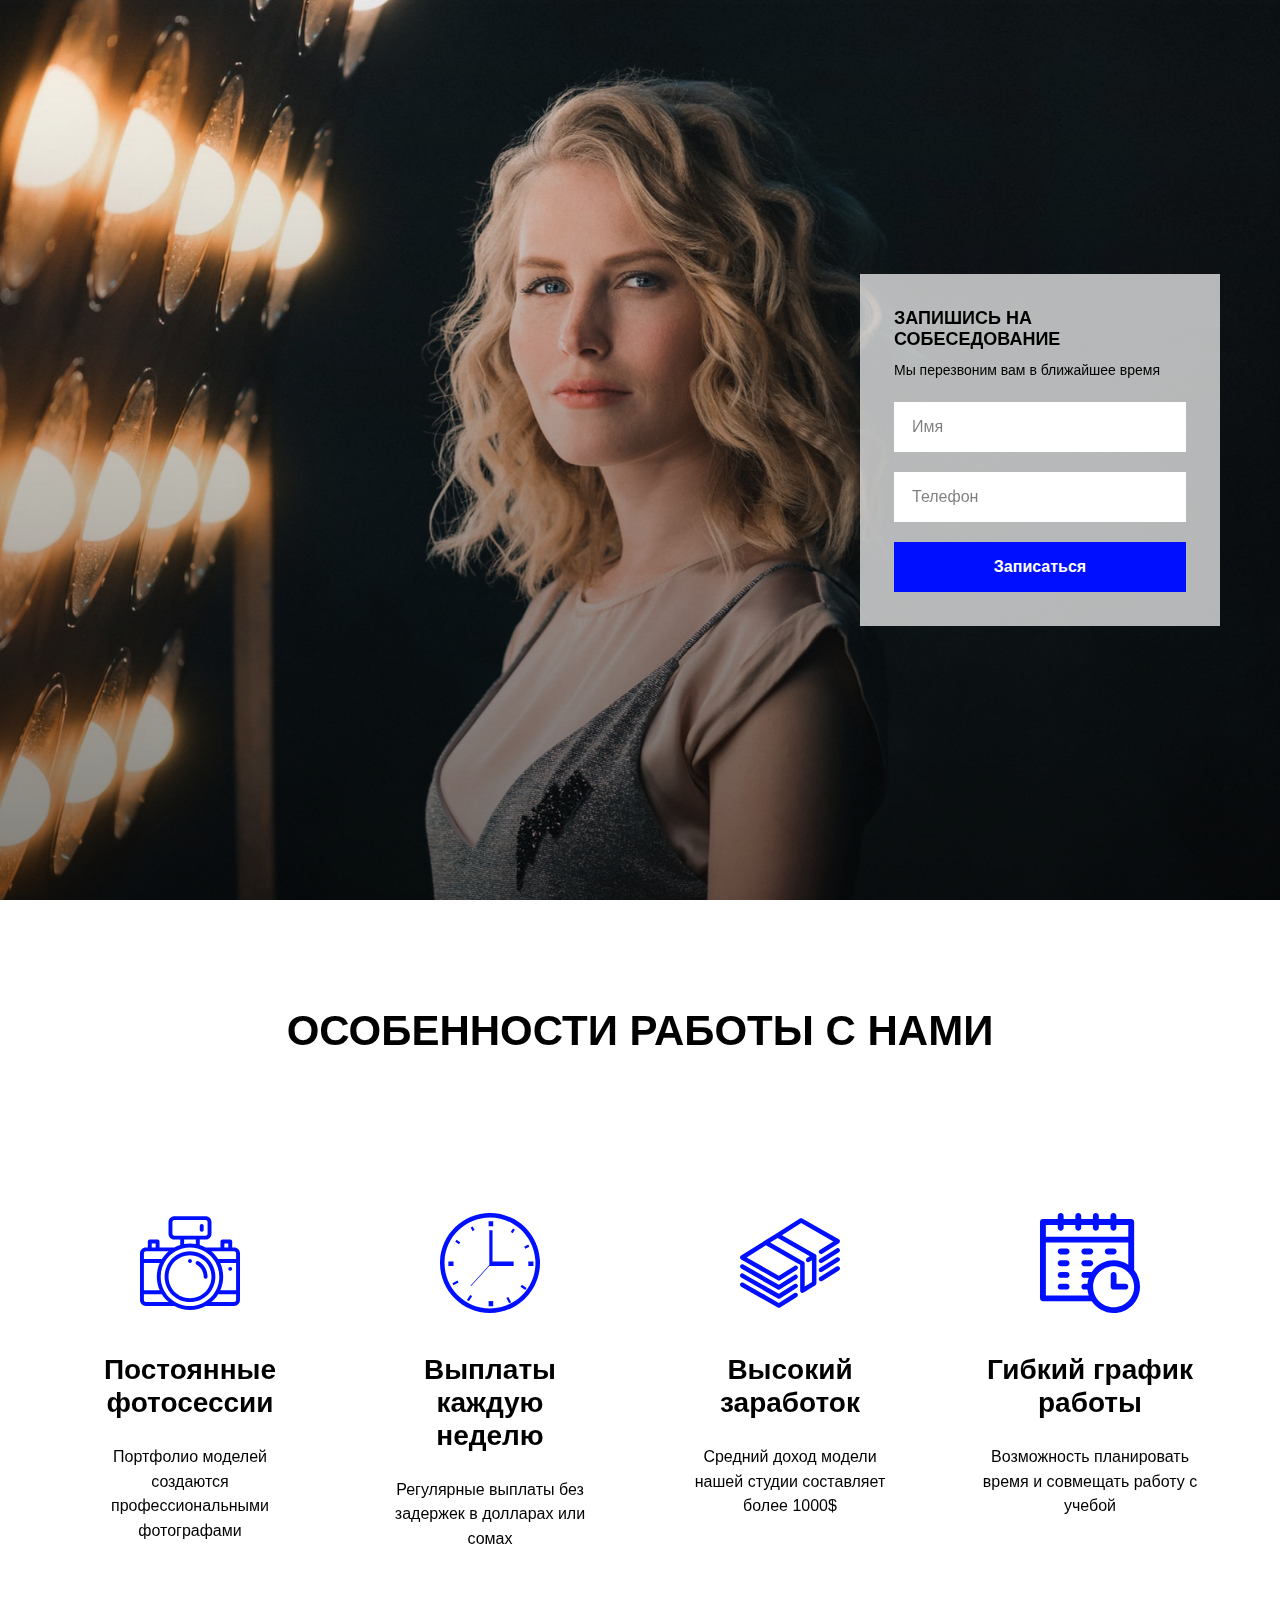
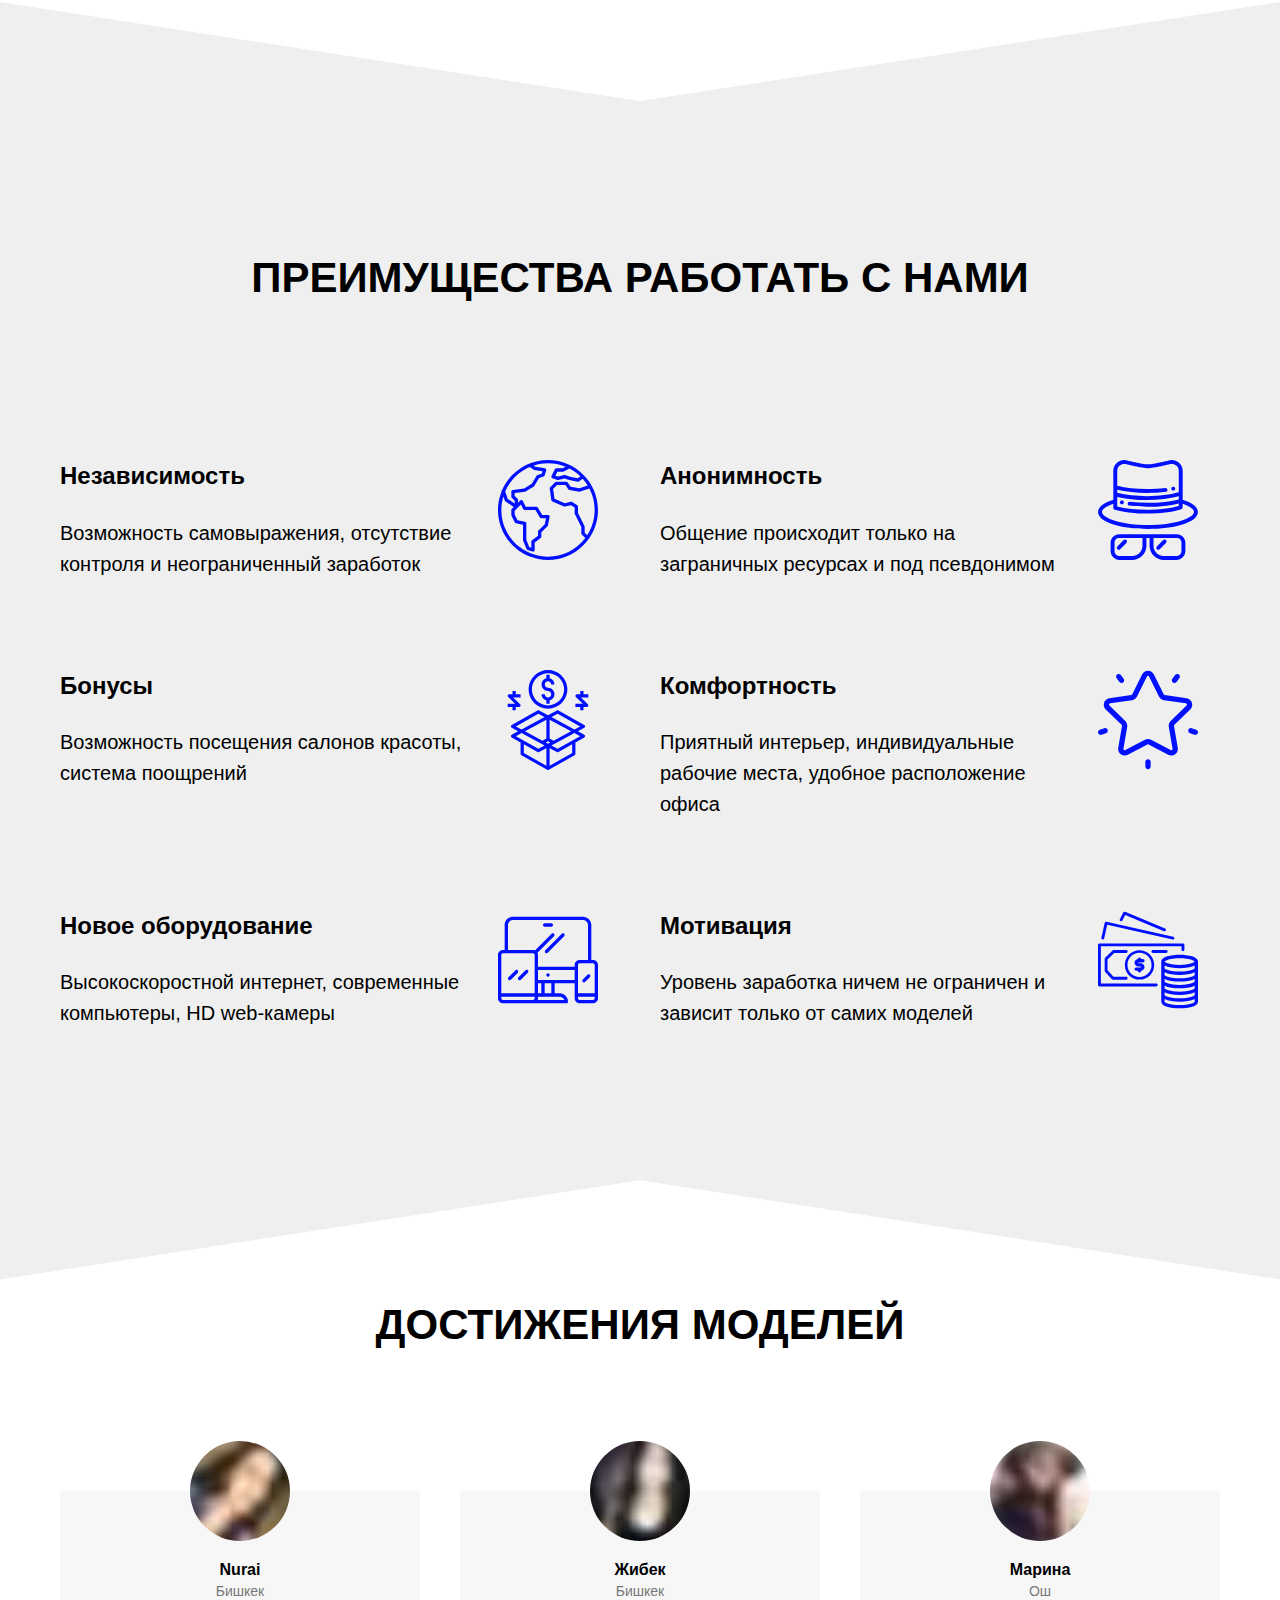
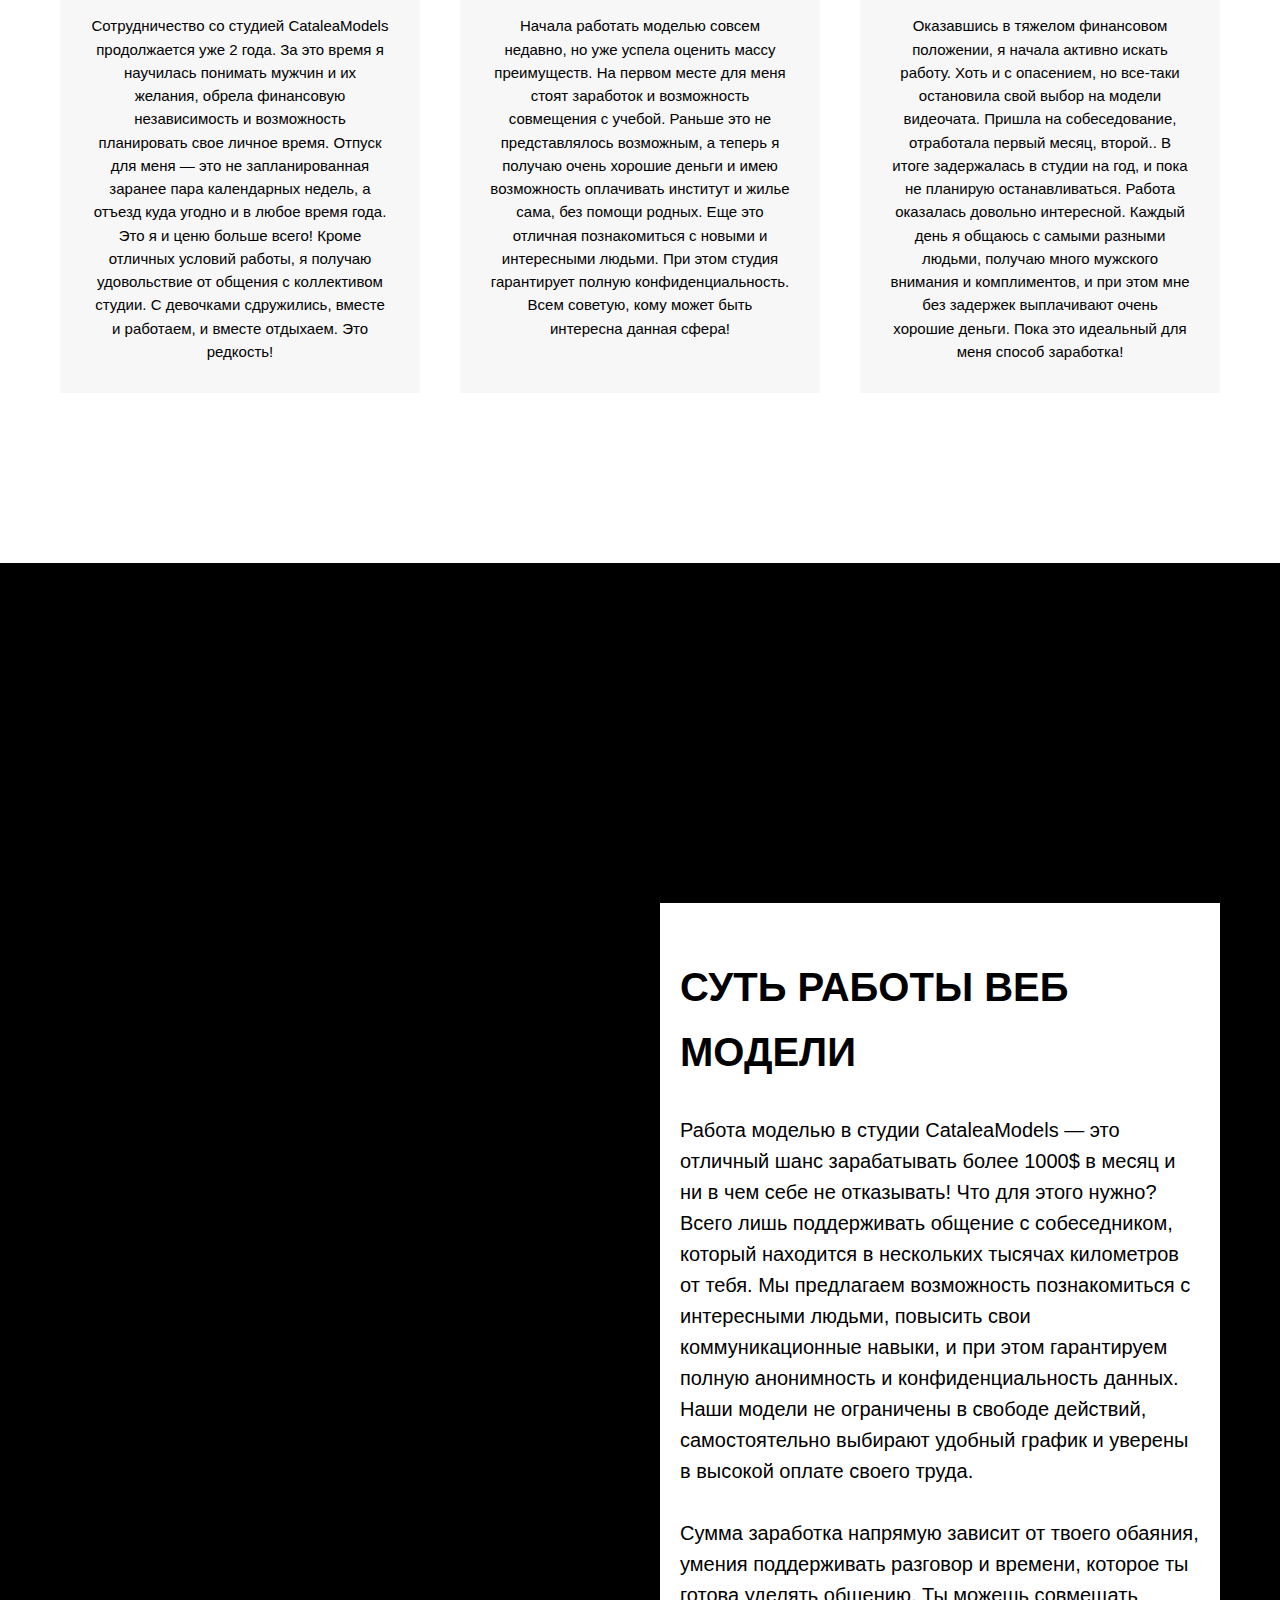
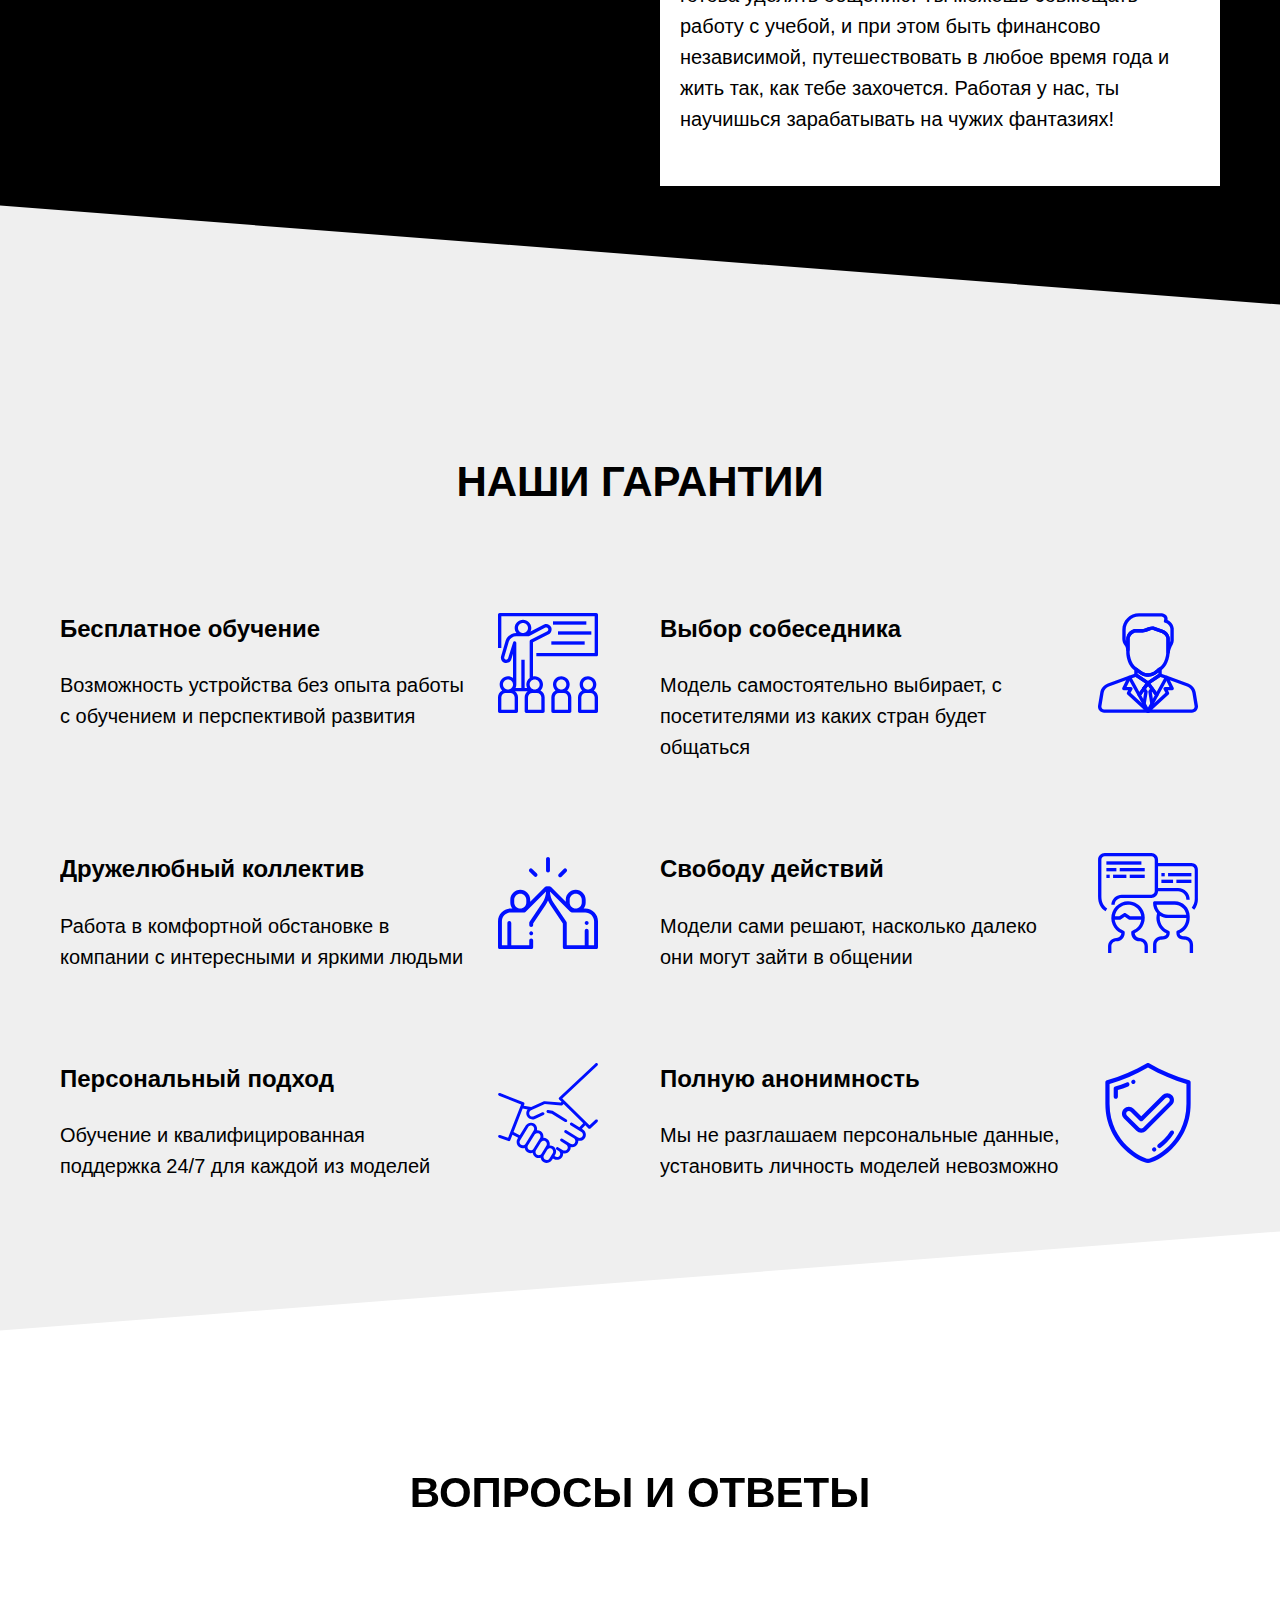
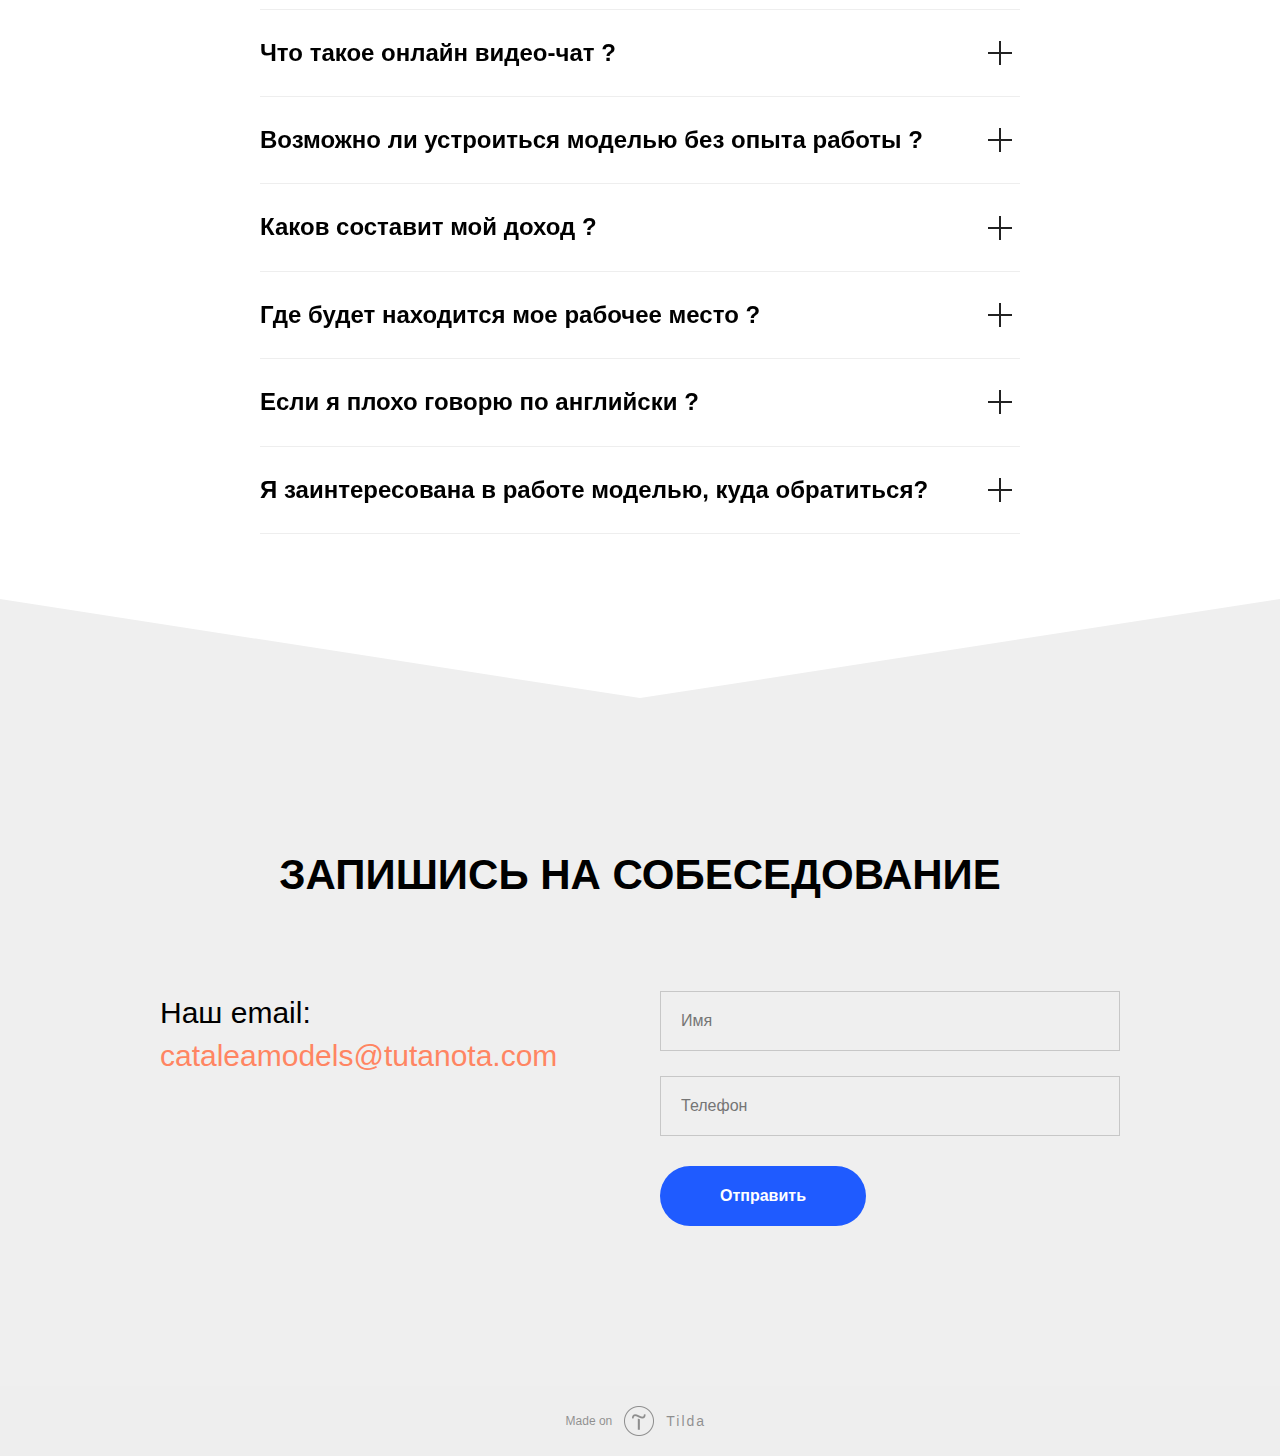
==== index.html @ d80b1555 "Rename page6314394.html to index.html" ====
<!DOCTYPE html><html> <head><meta charset="utf-8" /><meta http-equiv="Content-Type" content="text/html; charset=utf-8" /><meta name="viewport" content="width=device-width, initial-scale=1.0" /> <!--metatextblock--><title>CataleaModels - Работа для девушек на дому в Бишкеке</title><meta name="description" content="Студия моделей. Высокооплачиваемая работа на дому для девушек в Бишкеке." /><meta name="keywords" content="работа, интернете, интернет, без опыта, высокооплачиваемая, для, девушек, женщин, студентов, Бишкеке, веб, модель, студия, моделью, вебкам, webcam" /><meta property="og:url" content="http://cataleamodels.xyz/" /><meta property="og:title" content="CataleaModels - Работа для девушек на дому в Бишкеке" /><meta property="og:description" content="Студия моделей. Высокооплачиваемая работа на дому для девушек в Бишкеке." /><meta property="og:type" content="website" /><meta property="og:image" content="images/lib__unsplash__477328ce-cd3b-f5be-9789-2e26ba4def3c__-__resize__504x__photo.jpg" /> <link rel="canonical" href="http://cataleamodels.xyz/"><!--/metatextblock--><meta property="fb:app_id" content="257953674358265" /><meta name="format-detection" content="telephone=no" /><meta http-equiv="x-dns-prefetch-control" content="on"><link rel="shortcut icon" href="images/tild6233-3731-4632-a663-346463356366__catka.ico" type="image/x-icon" /><!-- Assets --><link rel="stylesheet" href="css/tilda-grid-3.0.min.css" type="text/css" media="all" /><link rel="stylesheet" href="css/tilda-blocks-2.12.css?t=1562326053" type="text/css" media="all" /><link rel="stylesheet" href="css/tilda-animation-1.0.min.css" type="text/css" media="all" /><script type="text/javascript"> TildaFonts = ["429","431","433","435"];</script><script type="text/javascript" src="images/js__tilda-fonts.min.js" charset="utf-8"></script><script src="js/jquery-1.10.2.min.js"></script><script src="js/tilda-scripts-2.8.min.js"></script><script src="js/tilda-blocks-2.7.js?t=1562326053"></script><script src="js/lazyload-1.3.min.js" charset="utf-8"></script><script src="js/tilda-animation-1.0.min.js" charset="utf-8"></script><script src="js/tilda-forms-1.0.min.js" charset="utf-8"></script><script type="text/javascript">window.dataLayer = window.dataLayer || [];</script><script type="text/javascript">if((/bot|google|yandex|baidu|bing|msn|duckduckbot|teoma|slurp|crawler|spider|robot|crawling|facebook/i.test(navigator.userAgent))===false && typeof(sessionStorage)!='undefined' && sessionStorage.getItem('visited')!=='y'){	var style=document.createElement('style');	style.type='text/css';	style.innerHTML='@media screen and (min-width: 980px) {.t-records {opacity: 0;}.t-records_animated {-webkit-transition: opacity ease-in-out .2s;-moz-transition: opacity ease-in-out .2s;-o-transition: opacity ease-in-out .2s;transition: opacity ease-in-out .2s;}.t-records.t-records_visible {opacity: 1;}}';	document.getElementsByTagName('head')[0].appendChild(style);	$(document).ready(function() { $('.t-records').addClass('t-records_animated'); setTimeout(function(){ $('.t-records').addClass('t-records_visible'); sessionStorage.setItem('visited','y'); },400);	});
}</script></head><body class="t-body" style="margin:0;"><!--allrecords--><div id="allrecords" class="t-records" data-hook="blocks-collection-content-node" data-tilda-project-id="1408573" data-tilda-page-id="6314394" data-tilda-page-alias="dss" data-tilda-formskey="a695dec7330d5a671cb4494e567a5917" ><div id="rec112055460" class="r t-rec t-rec_pt_0 t-rec_pb_0" style="padding-top:0px;padding-bottom:0px; " data-animationappear="off" data-record-type="712" ><!-- t712 --><!-- cover --><div class="t-cover" id="recorddiv112055460" bgimgfield="img" style="height:100vh; background-image:url('images/lib__unsplash__477328ce-cd3b-f5be-9789-2e26ba4def3c__-__resize__20x__photo.jpg');" ><div class="t-cover__carrier" id="coverCarry112055460" data-content-cover-id="112055460" data-content-cover-bg="images/lib__unsplash__477328ce-cd3b-f5be-9789-2e26ba4def3c__photo.jpg" data-content-cover-height="100vh" data-content-cover-parallax="" style="height:100vh;background-attachment:scroll; "></div> <div class="t-cover__filter" style="height:100vh;background-image: -moz-linear-gradient(top, rgba(0,0,0,0.0), rgba(0,0,0,0.50));background-image: -webkit-linear-gradient(top, rgba(0,0,0,0.0), rgba(0,0,0,0.50));background-image: -o-linear-gradient(top, rgba(0,0,0,0.0), rgba(0,0,0,0.50));background-image: -ms-linear-gradient(top, rgba(0,0,0,0.0), rgba(0,0,0,0.50));background-image: linear-gradient(top, rgba(0,0,0,0.0), rgba(0,0,0,0.50));filter: progid:DXImageTransform.Microsoft.gradient(startColorStr='#fe000000', endColorstr='#7f000000');"></div><div class="t712 t-container "> <div class="t-cover__wrapper t-valign_middle" style="height:100vh; position: relative;z-index: 1;"> <div class="t712__wrapper " data-hook-content="covercontent"> <div class="t-col t-col_7 "> <div class="t712__left-content"> <h1 class="t712__title t-title t-title_xl t-animate" data-animate-style="fadeinright" data-animate-group="yes" data-animate-order="1" style="font-size:68px;font-weight:600;" field="title">Хочешь стать <br />МОДЕЛЬЮ?</h1> <div class="t712__descr t-descr t-descr_xxl t-animate" style="" data-animate-style="fadeinright" data-animate-group="yes" data-animate-order="2" data-animate-delay="0.3" field="descr">Гибкий график работы, заработок от 1000$</div> </div> </div> <div class="t-col t-col_4 t-prefix_1"> <div class="t712__formwrapper t712__right-content" > <div class="t712__form-text"> <div class="t712__title-second t-title" field="title2">ЗАПИШИСЬ НА СОБЕСЕДОВАНИЕ</div> <div class="t712__descr-second t-descr t-descr_xxs" field="descr2" style="margin-top: 10px;">Мы перезвоним вам в ближайшее время</div> </div> <form id="form112055460" name='form112055460' role="form" action='' method='POST' data-formactiontype="2" data-inputbox=".t-input-group" class="t-form js-form-proccess t-form_inputs-total_2 " data-success-callback="t712_onSuccess" > <input type="hidden" name="formservices[]" value="fd7ae3b683f68daad59ebc1a3444d533" class="js-formaction-services"> <div class="js-successbox t-form__successbox t-text t-text_md" style="display:none;"></div> <div class="t-form__inputsbox"> <div class="t-input-group t-input-group_nm" data-input-lid="1496154096760"> <div class="t-input-block"> <input type="text" name="Name" class="t-input js-tilda-rule " value="" placeholder="Имя" data-tilda-rule="name" style="color:#000000; background-color:#ffffff; "> <div class="t-input-error"></div> </div> </div> <div class="t-input-group t-input-group_ph" data-input-lid="1496154462918"> <div class="t-input-block"> <input type="tel" name="Phone" class="t-input js-tilda-rule " value="" placeholder="Телефон" data-tilda-rule="phone" pattern="[0-9]*" style="color:#000000; background-color:#ffffff; "> <div class="t-input-error"></div> </div> </div><div class="t-form__errorbox-middle"> <div class="js-errorbox-all t-form__errorbox-wrapper" style="display:none;"> <div class="t-form__errorbox-text t-text t-text_md"> <p class="t-form__errorbox-item js-rule-error js-rule-error-all"></p> <p class="t-form__errorbox-item js-rule-error js-rule-error-req"></p> <p class="t-form__errorbox-item js-rule-error js-rule-error-email"></p> <p class="t-form__errorbox-item js-rule-error js-rule-error-name"></p> <p class="t-form__errorbox-item js-rule-error js-rule-error-phone"></p> <p class="t-form__errorbox-item js-rule-error js-rule-error-minlength"></p> <p class="t-form__errorbox-item js-rule-error js-rule-error-string"></p> </div> </div></div> <div class="t-form__submit"> <button type="submit" class="t-submit" style="color:#ffffff;background-color:#000fff;" >Записаться</button> </div> </div> <div class="t-form__errorbox-bottom"> <div class="js-errorbox-all t-form__errorbox-wrapper" style="display:none;"> <div class="t-form__errorbox-text t-text t-text_md"> <p class="t-form__errorbox-item js-rule-error js-rule-error-all"></p> <p class="t-form__errorbox-item js-rule-error js-rule-error-req"></p> <p class="t-form__errorbox-item js-rule-error js-rule-error-email"></p> <p class="t-form__errorbox-item js-rule-error js-rule-error-name"></p> <p class="t-form__errorbox-item js-rule-error js-rule-error-phone"></p> <p class="t-form__errorbox-item js-rule-error js-rule-error-minlength"></p> <p class="t-form__errorbox-item js-rule-error js-rule-error-string"></p> </div> </div> </div> </form><style>#rec112055460 input::-webkit-input-placeholder {color:#000000; opacity: 0.5;}	#rec112055460 input::-moz-placeholder {color:#000000; opacity: 0.5;}	#rec112055460 input:-moz-placeholder {color:#000000; opacity: 0.5;}	#rec112055460 input:-ms-input-placeholder {color:#000000; opacity: 0.5;}	#rec112055460 textarea::-webkit-input-placeholder {color:#000000; opacity: 0.5;}	#rec112055460 textarea::-moz-placeholder {color:#000000; opacity: 0.5;}	#rec112055460 textarea:-moz-placeholder {color:#000000; opacity: 0.5;}	#rec112055460 textarea:-ms-input-placeholder {color:#000000; opacity: 0.5;}</style> <div class="t712__bg" style="background-color:#ffffff; opacity:0.70;"></div> </div> </div> </div> </div></div> </div> <script type="text/javascript"> $('#rec112055460').find('.js-form-proccess').on('tildaform:aftererror', function(e){ e.preventDefault(); t712_fixcontentheight('112055460'); });</script><style>#rec112055460 .t-submit:hover{ background-color: #ffa600 !important;	}	#rec112055460 .t-submit{ -webkit-transition: background-color 0.2s ease-in-out, color 0.2s ease-in-out, border-color 0.2s ease-in-out, box-shadow 0.2s ease-in-out; transition: background-color 0.2s ease-in-out, color 0.2s ease-in-out, border-color 0.2s ease-in-out, box-shadow 0.2s ease-in-out;	}</style><style>#rec112055460 .t-btn[data-btneffects-first],
#rec112055460 .t-btn[data-btneffects-second],
#rec112055460 .t-submit[data-btneffects-first],
#rec112055460 .t-submit[data-btneffects-second] {	position: relative; overflow: hidden; -webkit-transform: translate3d(0,0,0); transform: translate3d(0,0,0);
}</style><script type="text/javascript">$(document).ready(function() {
});</script></div><div id="rec112200187" class="r t-rec t-rec_pt_105 t-rec_pb_150" style="padding-top:105px;padding-bottom:150px; " data-record-type="490" ><!-- t490 --><div class="t490"><div class="t-section__container t-container"><div class="t-col t-col_12"><div class="t-section__topwrapper t-align_center"><div class="t-section__title t-title t-title_xs" field="btitle">ОСОБЕННОСТИ РАБОТЫ С НАМИ<br /><br /></div></div></div></div><div class="t-container"> <div class="t490__col t-col t-col_3 t-align_center t-item"> <img src="images/tild3261-6466-4433-b334-656635353233__camera.svg" class="t490__img t-img" imgfield="li_img__1476968690512" alt="работа, интернете, интернет, без опыта, высокооплачиваемая, для, девушек, женщин, студентов, Бишкеке, веб, модель, студия, моделью, вебкам, webcam" /> <div class="t490__wrappercenter "> <div class="t-heading t-heading_md" style="" field="li_title__1476968690512"><div style="font-size:28px;" data-customstyle="yes">Постоянные фотосессии</div></div> <div class="t-descr t-descr_xs" style="" field="li_descr__1476968690512"><div style="font-size:16px;" data-customstyle="yes">Портфолио моделей создаются профессиональными фотографами</div></div> </div> </div> <div class="t490__col t-col t-col_3 t-align_center t-item"> <img src="images/tild6564-6437-4065-a533-626534376364__circular-clock-tool.svg" class="t490__img t-img" imgfield="li_img__1476968700508" alt="работа, интернете, интернет, без опыта, высокооплачиваемая, для, девушек, женщин, студентов, Бишкеке, веб, модель, студия, моделью, вебкам, webcam" /> <div class="t490__wrappercenter "> <div class="t-heading t-heading_md" style="" field="li_title__1476968700508"><div style="font-size:28px;" data-customstyle="yes">Выплаты каждую неделю</div></div> <div class="t-descr t-descr_xs" style="" field="li_descr__1476968700508">Регулярные выплаты без задержек в долларах или сомах</div> </div> </div> <div class="t490__col t-col t-col_3 t-align_center t-item"> <img src="images/tild3166-3436-4466-b134-626266653031__funds.svg" class="t490__img t-img" imgfield="li_img__1476968722790" alt="работа, интернете, интернет, без опыта, высокооплачиваемая, для, девушек, женщин, студентов, Бишкеке, веб, модель, студия, моделью, вебкам, webcam" /> <div class="t490__wrappercenter "> <div class="t-heading t-heading_md" style="" field="li_title__1476968722790"><div style="font-size:28px;" data-customstyle="yes">Высокий заработок</div></div> <div class="t-descr t-descr_xs" style="" field="li_descr__1476968722790">Средний доход модели нашей студии составляет более 1000$</div> </div> </div> <div class="t490__col t-col t-col_3 t-align_center t-item"> <img src="images/tild3132-3032-4138-b538-336536666635__timetable.svg" class="t490__img t-img" imgfield="li_img__1561365580578" alt="работа, интернете, интернет, без опыта, высокооплачиваемая, для, девушек, женщин, студентов, Бишкеке, веб, модель, студия, моделью, вебкам, webcam" /> <div class="t490__wrappercenter "> <div class="t-heading t-heading_md" style="" field="li_title__1561365580578"><div style="font-size:28px;" data-customstyle="yes">Гибкий график работы</div></div> <div class="t-descr t-descr_xs" style="" field="li_descr__1561365580578">Возможность планировать время и совмещать работу с учебой</div> </div> </div></div></div></div><div id="rec112212607" class="r t-rec" style=" " data-animationappear="off" data-record-type="796" ><!-- T796 --><div class="t796"> <div class="t796__shape-border t796__shape-border_bottom"> <svg class="t796__svg" style="height:8vw;" xmlns="http://www.w3.org/2000/svg" viewBox="0 0 1280 200" preserveAspectRatio="none"> <path d="M640 195.5L0 0v200h1280V0"/> </svg> </div> </div><script type="text/javascript"> $(document).ready(function() { t796_init('112212607'); });</script></div><div id="rec112212533" class="r t-rec t-rec_pt_150 t-rec_pb_150" style="padding-top:150px;padding-bottom:150px;background-color:#efefef; " data-record-type="499" data-bg-color="#efefef"><!-- t499 --><div class="t499"><div class="t-section__container t-container"><div class="t-col t-col_12"><div class="t-section__topwrapper t-align_center"><div class="t-section__title t-title t-title_xs" field="btitle">ПРЕИМУЩЕСТВА РАБОТАТЬ С НАМИ<br /><br /></div></div></div></div> <div class="t499__container t-container"> <div class="t499__col t-col t-col_6 t-item"><img src="images/tild3936-3935-4661-a538-366637373033__worldwide.svg" class="t499__img t-img" imgfield="li_img__1476970706605" alt="работа, интернете, интернет, без опыта, высокооплачиваемая, для, девушек, женщин, студентов, Бишкеке, веб, модель, студия, моделью, вебкам, webcam" /><div class="t499__title t-name t-name_xl" style="" field="li_title__1476970706605">Независимость</div><div class="t499__blockdescr t-descr t-descr_xs" style="" field="li_descr__1476970706605"><div style="font-size:20px;" data-customstyle="yes">Возможность самовыражения, отсутствие контроля и неограниченный заработок</div></div></div> <div class="t499__col t-col t-col_6 t-item"><img src="images/tild6464-3338-4163-b162-343362616134__incognito.svg" class="t499__img t-img" imgfield="li_img__1476970709971" alt="работа, интернете, интернет, без опыта, высокооплачиваемая, для, девушек, женщин, студентов, Бишкеке, веб, модель, студия, моделью, вебкам, webcam" /><div class="t499__title t-name t-name_xl" style="" field="li_title__1476970709971">Анонимность</div><div class="t499__blockdescr t-descr t-descr_xs" style="" field="li_descr__1476970709971"><div style="font-size:20px;" data-customstyle="yes">Общение происходит только на заграничных ресурсах и под псевдонимом</div></div></div> <div class="t-clear t499__separator" style=""></div> <div class="t499__col t-col t-col_6 t-item"><img src="images/tild3736-3731-4164-a666-303537383466__bonus.svg" class="t499__img t-img" imgfield="li_img__1476970720067" alt="работа, интернете, интернет, без опыта, высокооплачиваемая, для, девушек, женщин, студентов, Бишкеке, веб, модель, студия, моделью, вебкам, webcam" /><div class="t499__title t-name t-name_xl" style="" field="li_title__1476970720067">Бонусы</div><div class="t499__blockdescr t-descr t-descr_xs" style="" field="li_descr__1476970720067"><div style="font-size:20px;" data-customstyle="yes">Возможность посещения салонов красоты, система поощрений</div></div></div> <div class="t499__col t-col t-col_6 t-item"><img src="images/tild3236-3734-4561-b462-363664613437__favorites.svg" class="t499__img t-img" imgfield="li_img__1476970723554" alt="работа, интернете, интернет, без опыта, высокооплачиваемая, для, девушек, женщин, студентов, Бишкеке, веб, модель, студия, моделью, вебкам, webcam" /><div class="t499__title t-name t-name_xl" style="" field="li_title__1476970723554">Комфортность</div><div class="t499__blockdescr t-descr t-descr_xs" style="" field="li_descr__1476970723554"><div style="font-size:20px;" data-customstyle="yes">Приятный интерьер, индивидуальные рабочие места, удобное расположение офиса</div></div></div> <div class="t-clear t499__separator" style=""></div> <div class="t499__col t-col t-col_6 t-item"><img src="images/tild3935-6332-4537-a664-333936336434__responsive.svg" class="t499__img t-img" imgfield="li_img__1561382459905" alt="работа, интернете, интернет, без опыта, высокооплачиваемая, для, девушек, женщин, студентов, Бишкеке, веб, модель, студия, моделью, вебкам, webcam" /><div class="t499__title t-name t-name_xl" style="" field="li_title__1561382459905">Новое оборудование</div><div class="t499__blockdescr t-descr t-descr_xs" style="" field="li_descr__1561382459905"><div style="font-size:20px;" data-customstyle="yes">Высокоскоростной интернет, современные компьютеры, HD web-камеры</div></div></div> <div class="t499__col t-col t-col_6 t-item"><img src="images/tild6633-3235-4163-b966-353435316565__money.svg" class="t499__img t-img" imgfield="li_img__1561382463396" alt="работа, интернете, интернет, без опыта, высокооплачиваемая, для, девушек, женщин, студентов, Бишкеке, веб, модель, студия, моделью, вебкам, webcam" /><div class="t499__title t-name t-name_xl" style="" field="li_title__1561382463396">Мотивация</div><div class="t499__blockdescr t-descr t-descr_xs" style="" field="li_descr__1561382463396"><div style="font-size:20px;" data-customstyle="yes">Уровень заработка ничем не ограничен и зависит только от самих моделей</div></div></div> </div></div></div><div id="rec112287188" class="r t-rec" style=" " data-animationappear="off" data-record-type="796" ><!-- T796 --><div class="t796"> <div class="t796__shape-border t796__shape-border_top"> <svg class="t796__svg" style="height:8vw;" xmlns="http://www.w3.org/2000/svg" viewBox="0 0 1280 200" preserveAspectRatio="none"> <path d="M640 195.5L0 0v200h1280V0"/> </svg> </div> </div><script type="text/javascript"> $(document).ready(function() { t796_init('112287188'); });</script></div><div id="rec112282369" class="r t-rec t-rec_pt_120 t-rec_pb_120" style="padding-top:120px;padding-bottom:120px; " data-record-type="533" ><!-- t533 --><div class="t533"><div class="t-section__container t-container"><div class="t-col t-col_12"><div class="t-section__topwrapper t-align_center"><div class="t-section__title t-title t-title_xs" field="btitle">ДОСТИЖЕНИЯ МОДЕЛЕЙ</div></div></div></div><div class="t-container"> <div class="t533__row t533__separator" style=""> <div class="t533__col t-col t-col_4 t-align_center" > <div class="t533__content"> <div class="t533__textwrapper t-align_center" style=" border: 0px solid #000; "> <div class="t533__title t-name t-name_xs" style="" field="li_title__1478014727987">Nurai</div> <div class="t533__uptitle t-descr t-descr_xxs" style="" field="li_subtitle__1478014727987">Бишкек</div> <div class="t533__descr t-text t-text_xs" style="" field="li_descr__1478014727987">Сотрудничество со студией CataleaModels продолжается уже 2 года. За это время я научилась понимать мужчин и их желания, обрела финансовую независимость и возможность планировать свое личное время. Отпуск для меня — это не запланированная заранее пара календарных недель, а отъезд куда угодно и в любое время года. Это я и ценю больше всего! Кроме отличных условий работы, я получаю удовольствие от общения с коллективом студии. С девочками сдружились, вместе и работаем, и вместе отдыхаем. Это редкость!</div> </div> <div class="t533__imgwrapper"> <div class="t533__img t-bgimg" data-original="images/tild6235-3366-4439-b766-346165643739__devushki_yakutia_16.jpg" bgimgfield="li_img__1478014727987" style=" background-image: url('images/tild6235-3366-4439-b766-346165643739__-__resizeb__20x__devushki_yakutia_16.jpg');" role="img" aria-label="работа, интернете, интернет, без опыта, высокооплачиваемая, для, девушек, женщин, студентов, Бишкеке, веб, модель, студия, моделью, вебкам, webcam" ></div> </div> </div> </div> <div class="t533__col t-col t-col_4 t-align_center" > <div class="t533__content"> <div class="t533__textwrapper t-align_center" style=" border: 0px solid #000; "> <div class="t533__title t-name t-name_xs" style="" field="li_title__1478014691630">Жибек</div> <div class="t533__uptitle t-descr t-descr_xxs" style="" field="li_subtitle__1478014691630">Бишкек</div> <div class="t533__descr t-text t-text_xs" style="" field="li_descr__1478014691630">Начала работать моделью совсем недавно, но уже успела оценить массу преимуществ. На первом месте для меня стоят заработок и возможность совмещения с учебой. Раньше это не представлялось возможным, а теперь я получаю очень хорошие деньги и имею возможность оплачивать институт и жилье сама, без помощи родных. Еще это отличная познакомиться с новыми и интересными людьми. При этом студия гарантирует полную конфиденциальность. Всем советую, кому может быть интересна данная сфера! <br /></div> </div> <div class="t533__imgwrapper"> <div class="t533__img t-bgimg" data-original="images/tild6637-3664-4537-b935-346635653432__devushki_yakutia_04.jpg" bgimgfield="li_img__1478014691630" style=" background-image: url('images/tild6637-3664-4537-b935-346635653432__-__resizeb__20x__devushki_yakutia_04.jpg');" role="img" aria-label="работа, интернете, интернет, без опыта, высокооплачиваемая, для, девушек, женщин, студентов, Бишкеке, веб, модель, студия, моделью, вебкам, webcam" ></div> </div> </div> </div> <div class="t533__col t-col t-col_4 t-align_center" > <div class="t533__content"> <div class="t533__textwrapper t-align_center" style=" border: 0px solid #000; "> <div class="t533__title t-name t-name_xs" style="" field="li_title__1478014761774">Марина</div> <div class="t533__uptitle t-descr t-descr_xxs" style="" field="li_subtitle__1478014761774">Ош</div> <div class="t533__descr t-text t-text_xs" style="" field="li_descr__1478014761774">Оказавшись в тяжелом финансовом положении, я начала активно искать работу. Хоть и с опасением, но все-таки остановила свой выбор на модели видеочата. Пришла на собеседование, отработала первый месяц, второй.. В итоге задержалась в студии на год, и пока не планирую останавливаться. Работа оказалась довольно интересной. Каждый день я общаюсь с самыми разными людьми, получаю много мужского внимания и комплиментов, и при этом мне без задержек выплачивают очень хорошие деньги. Пока это идеальный для меня способ заработка!</div> </div> <div class="t533__imgwrapper"> <div class="t533__img t-bgimg" data-original="images/tild6236-6330-4662-b236-333630623962__6_foto.jpeg" bgimgfield="li_img__1478014761774" style=" background-image: url('images/tild6236-6330-4662-b236-333630623962__-__resizeb__20x__6_foto.jpeg');" role="img" aria-label="работа, интернете, интернет, без опыта, высокооплачиваемая, для, девушек, женщин, студентов, Бишкеке, веб, модель, студия, моделью, вебкам, webcam" ></div> </div> </div> </div> </div></div></div><script type="text/javascript"> $(document).ready(function() { t533_equalHeight('112282369'); }); $(window).load(function() { t533_equalHeight('112282369'); }); var t533_doResize; $(window).resize(function(){ if (t533_doResize) clearTimeout(t533_doResize); t533_doResize = setTimeout(function() { t533_equalHeight('112282369'); }, 200); });</script><style> .t-review-social-links { line-height: 0px; } .t-review-social-links__wrapper { display: -webkit-box; display: -ms-flexbox; display: flex; -webkit-box-align: center; -ms-flex-align: center; align-items: center; -ms-flex-wrap: wrap; flex-wrap: wrap; width: auto; } .t-review-social-links { margin-top: 15px; } .t-review-social-links__item { padding: 0px 4px; } .t-review-social-links__item svg { width: 20px; height: 20px; } .t-review-social-links__wrapper_round .t-review-social-links__item svg { width: 23px; height: 23px; } .t-review-social-links__item:first-child { padding-left: 0px; } @media screen and (max-width: 960px) { .t-review-social-links__item { margin-bottom: 3px; } } @media screen and (max-width: 640px) { .t-review-social-links { margin-top: 13px; } .t-review-social-links__item { padding: 0px 3px; } .t-review-social-links__item svg { width: 17px; height: 17px; } .t-review-social-links__wrapper_round .t-review-social-links__item svg { width: 20px; height: 20px; } }</style><script> function t_reviews_social_init(recid){ var rec = $('#rec' + recid); var social = rec.find('.t-review-social-links'); if (social !== 'undefined' && social.length > 0) { social.each(function() { var $this = $(this); var socialAttr = $this.attr('data-social-links'); var socialWrapper = $this.find('.t-review-social-links__wrapper'); var links; $this.removeAttr('data-social-links'); if (socialAttr !== 'undefined') { links = socialAttr.split(','); links.forEach(function(item) { t_reviews_social_add_item(item, socialWrapper); }); } }); } } function t_reviews_social_add_item(item, socialWrapper) { var fill = socialWrapper.attr('data-social-color') || '#000000'; var fb = ''; fb = '<div class="t-review-social-links__item">'; fb += '<a href="' + item + '" target="_blank">'; if (socialWrapper.hasClass('t-review-social-links__wrapper_round')) { fb += '<svg class="t-review-social-links__svg" version="1.1" id="Layer_1" xmlns="http://www.w3.org/2000/svg" xmlns:xlink="http://www.w3.org/1999/xlink" x="0px" y="0px" width="30px" height="30px" viewBox="0 0 48 48" enable-background="new 0 0 48 48" xml:space="preserve" fill="' + fill + '"><desc>Facebook</desc><path d="M47.761,24c0,13.121-10.638,23.76-23.758,23.76C10.877,47.76,0.239,37.121,0.239,24c0-13.124,10.638-23.76,23.764-23.76C37.123,0.24,47.761,10.876,47.761,24 M20.033,38.85H26.2V24.01h4.163l0.539-5.242H26.2v-3.083c0-1.156,0.769-1.427,1.308-1.427h3.318V9.168L26.258,9.15c-5.072,0-6.225,3.796-6.225,6.224v3.394H17.1v5.242h2.933V38.85z"></path></svg>'; } else { fb += '<svg class="t-review-social-links__svg" xmlns="http://www.w3.org/2000/svg" width="25" height="25" viewBox="0 0 48 48" fill="' + fill + '"><path d="M21.1 7.8C22.5 6.5 24.5 6 26.4 6h6v6.3h-3.9c-.8-.1-1.6.6-1.8 1.4v4.2h5.7c-.1 2-.4 4.1-.7 6.1h-5v18h-7.4V24h-3.6v-6h3.6v-5.9c.1-1.7.7-3.3 1.8-4.3z"/></svg>'; } fb += '</a>'; fb += '</div>'; var twi = ''; twi += '<div class="t-review-social-links__item">'; twi += '<a href="' + item + '" target="_blank">'; if (socialWrapper.hasClass('t-review-social-links__wrapper_round')) { twi += '<svg class="t-review-social-links__svg" xmlns="http://www.w3.org/2000/svg" width="30" height="30" viewBox="0 0 48 48" fill="' + fill + '"><path d="M47.762 24c0 13.121-10.639 23.76-23.761 23.76S.24 37.121.24 24C.24 10.876 10.879.24 24.001.24S47.762 10.876 47.762 24m-9.731-11.625a12.148 12.148 0 0 1-3.87 1.481 6.08 6.08 0 0 0-4.455-1.926 6.095 6.095 0 0 0-6.093 6.095c0 .478.054.941.156 1.388a17.302 17.302 0 0 1-12.559-6.367 6.066 6.066 0 0 0-.825 3.064 6.088 6.088 0 0 0 2.711 5.07 6.075 6.075 0 0 1-2.761-.762v.077c0 2.951 2.1 5.414 4.889 5.975a6.079 6.079 0 0 1-2.752.106 6.104 6.104 0 0 0 5.692 4.232 12.226 12.226 0 0 1-7.567 2.607c-.492 0-.977-.027-1.453-.084a17.241 17.241 0 0 0 9.34 2.736c11.209 0 17.337-9.283 17.337-17.337 0-.263-.004-.527-.017-.789a12.358 12.358 0 0 0 3.039-3.152 12.138 12.138 0 0 1-3.498.958 6.089 6.089 0 0 0 2.686-3.372"/></svg>'; } else { twi += '<svg class="t-review-social-links__svg" xmlns="http://www.w3.org/2000/svg" width="25" height="25" viewBox="0 0 48 48" fill="' + fill + '"><path d="M41.8 12.7c-1.3.6-2.8 1-4.2 1.1 1.5-1 2.6-2.3 3.2-4-1.5.8-2.9 1.5-4.7 1.8-1.3-1.5-3.2-2.3-5.3-2.3-4 0-7.3 3.2-7.3 7.3 0 .6 0 1.1.2 1.6-6-.3-11.3-3.2-15.1-7.6-.6 1.1-1 2.3-1 3.7 0 2.6 1.3 4.7 3.2 6-1.1 0-2.3-.3-3.2-1v.2c0 3.6 2.4 6.5 5.8 7.1-.6.2-1.3.3-1.9.3-.5 0-1 0-1.3-.2 1 2.9 3.6 5 6.8 5-2.4 1.9-5.7 3.1-9.1 3.1-.6 0-1.1 0-1.8-.2 3.2 2.1 7 3.2 11.2 3.2 13.4 0 20.7-11 20.7-20.7v-1c1.7-.7 2.8-2 3.8-3.4z"/></svg>'; } twi += '</a>'; twi += '</div>'; var vk = ''; vk += '<div class="t-review-social-links__item">'; vk += '<a href="' + item + '" target="_blank">'; if (socialWrapper.hasClass('t-review-social-links__wrapper_round')) { vk += '<svg class="t-review-social-links__svg" xmlns="http://www.w3.org/2000/svg" width="30" height="30" viewBox="0 0 48 48" fill="' + fill + '"><path d="M47.761 24c0 13.121-10.639 23.76-23.76 23.76C10.878 47.76.239 37.121.239 24 .239 10.877 10.878.24 24.001.24c13.121 0 23.76 10.637 23.76 23.76m-12.502 4.999c-2.621-2.433-2.271-2.041.89-6.25 1.923-2.562 2.696-4.126 2.45-4.796-.227-.639-1.64-.469-1.64-.469l-4.71.029s-.351-.048-.609.106c-.249.151-.414.505-.414.505s-.742 1.982-1.734 3.669c-2.094 3.559-2.935 3.747-3.277 3.524-.796-.516-.597-2.068-.597-3.171 0-3.449.522-4.887-1.02-5.259-.511-.124-.887-.205-2.195-.219-1.678-.016-3.101.007-3.904.398-.536.263-.949.847-.697.88.31.041 1.016.192 1.388.699.484.656.464 2.131.464 2.131s.282 4.056-.646 4.561c-.632.347-1.503-.36-3.37-3.588-.958-1.652-1.68-3.481-1.68-3.481s-.14-.344-.392-.527c-.299-.222-.722-.298-.722-.298l-4.469.018s-.674-.003-.919.289c-.219.259-.018.752-.018.752s3.499 8.104 7.573 12.23c3.638 3.784 7.764 3.36 7.764 3.36h1.867s.566.113.854-.189c.265-.288.256-.646.256-.646s-.034-2.512 1.129-2.883c1.15-.36 2.624 2.429 4.188 3.497 1.182.812 2.079.633 2.079.633l4.181-.056s2.186-.136 1.149-1.858c-.197-.139-.715-1.269-3.219-3.591"/></svg>'; } else { vk += '<svg class="t-review-social-links__svg" xmlns="http://www.w3.org/2000/svg" width="25" height="25" viewBox="0 0 48 48" fill="' + fill + '"><path d="M41.2 22.2c.6-.8 1.1-1.5 1.5-2 2.7-3.5 3.8-5.8 3.5-6.8l-.2-.2c-.1-.1-.3-.3-.7-.4-.4-.1-.9-.1-1.5-.1h-7.2c-.2 0-.3 0-.3.1 0 0-.1 0-.1.1v.1c-.1 0-.2.1-.3.2-.1.1-.2.2-.2.4-.7 1.9-1.5 3.6-2.5 5.2-.6 1-1.1 1.8-1.6 2.5s-.9 1.2-1.2 1.5c-.3.3-.6.6-.9.8-.2.3-.4.4-.5.4-.1 0-.3-.1-.4-.1-.2-.1-.4-.3-.5-.6-.1-.2-.2-.5-.3-.9 0-.4-.1-.7-.1-.9v-4c0-.7 0-1.2.1-1.6v-1.3c0-.4 0-.8-.1-1.1-.1-.3-.1-.5-.2-.7-.1-.2-.3-.4-.5-.6-.2-.1-.5-.2-.8-.3-.8-.2-1.9-.3-3.1-.3-2.9 0-4.7.2-5.5.6-.3.2-.6.4-.9.7-.3.3-.3.5-.1.6.9.1 1.6.5 2 1l.1.3c.1.2.2.6.3 1.1.1.5.2 1.1.2 1.7.1 1.1.1 2.1 0 2.9-.1.8-.1 1.4-.2 1.9-.1.4-.2.8-.3 1.1-.1.3-.2.4-.3.5 0 .1-.1.1-.1.1-.1-.1-.4-.1-.6-.1-.2 0-.5-.1-.8-.3-.3-.2-.6-.5-1-.9-.3-.4-.7-.9-1.1-1.6-.4-.7-.8-1.5-1.3-2.4l-.4-.7c-.2-.4-.5-1.1-.9-1.9-.4-.8-.8-1.6-1.1-2.4-.1-.3-.3-.6-.6-.7l-.1-.1c-.1-.1-.2-.1-.4-.2s-.3-.1-.5-.2H3.2c-.6 0-1.1.1-1.3.4l-.1.1c0 .1-.1.2-.1.4s0 .4.1.6c.9 2.2 1.9 4.3 3 6.3s2 3.6 2.8 4.9c.8 1.2 1.6 2.4 2.4 3.5.8 1.1 1.4 1.8 1.7 2.1.3.3.5.5.6.7l.6.6c.4.4.9.8 1.6 1.3.7.5 1.5 1 2.4 1.5.9.5 1.9.9 3 1.2 1.2.3 2.3.4 3.4.4H26c.5 0 .9-.2 1.2-.5l.1-.1c.1-.1.1-.2.2-.4s.1-.4.1-.6c0-.7 0-1.3.1-1.8s.2-.9.4-1.2c.1-.3.3-.5.5-.7.2-.2.3-.3.4-.3.1 0 .1-.1.2-.1.4-.1.8 0 1.3.4s1 .8 1.4 1.3c.4.5 1 1.1 1.6 1.8.6.7 1.2 1.2 1.6 1.5l.5.3c.3.2.7.4 1.2.5.5.2.9.2 1.3.1l5.9-.1c.6 0 1-.1 1.4-.3.3-.2.5-.4.6-.6.1-.2.1-.5 0-.8-.1-.3-.1-.5-.2-.6-.1-.1-.1-.2-.2-.3-.8-1.4-2.2-3.1-4.4-5.1-1-.9-1.6-1.6-1.9-1.9-.5-.6-.6-1.2-.3-1.9.3-.5 1-1.5 2.2-3z"/></svg>'; } vk += '</a>'; vk += '</div>'; var ok = ''; ok += '<div class="t-review-social-links__item">'; ok += '<a href="' + item + '" target="_blank">'; if (socialWrapper.hasClass('t-review-social-links__wrapper_round')) { ok += '<svg class="t-review-social-links__svg" xmlns="http://www.w3.org/2000/svg" width="30" height="30" viewBox="0 0 30 30" fill="' + fill + '"><path d="M15.001 29.997C6.715 29.997 0 23.28 0 14.997 0 6.714 6.715 0 15.001 0 23.282-.001 30 6.713 30 14.998c0 8.283-6.716 14.999-14.998 14.999zM15 9.163c.986 0 1.787.803 1.787 1.787 0 .987-.801 1.788-1.787 1.788a1.788 1.788 0 0 1 0-3.574zm4.317 1.787a4.322 4.322 0 0 0-4.317-4.319 4.323 4.323 0 0 0-4.319 4.32A4.322 4.322 0 0 0 15 15.266a4.32 4.32 0 0 0 4.316-4.317zm-2.57 7.84a8.126 8.126 0 0 0 2.507-1.038 1.266 1.266 0 0 0-1.347-2.143 5.482 5.482 0 0 1-5.816 0 1.265 1.265 0 0 0-1.348 2.143c.78.49 1.628.838 2.507 1.038l-2.414 2.414a1.267 1.267 0 0 0 .894 2.16c.324 0 .649-.125.895-.37l2.371-2.373 2.373 2.373a1.265 1.265 0 0 0 1.788-1.789l-2.41-2.415z"/></svg>'; } else { ok += '<svg class="t-review-social-links__svg" xmlns="http://www.w3.org/2000/svg" width="25" height="25" viewBox="0 0 25 25" fill="' + fill + '"><path d="M12.498 6.2a1.932 1.932 0 0 0-1.929 1.93 1.932 1.932 0 0 0 3.861 0 1.932 1.932 0 0 0-1.932-1.93zm0 6.592a4.668 4.668 0 0 1-4.66-4.662 4.665 4.665 0 0 1 4.66-4.663 4.666 4.666 0 0 1 4.664 4.663 4.669 4.669 0 0 1-4.664 4.662zm-1.884 3.801a8.75 8.75 0 0 1-2.708-1.12 1.367 1.367 0 1 1 1.455-2.312 5.925 5.925 0 0 0 6.276 0 1.367 1.367 0 1 1 1.456 2.311c-.832.522-1.749.9-2.707 1.12l2.606 2.608a1.367 1.367 0 0 1-1.933 1.931L12.5 18.569l-2.561 2.562a1.368 1.368 0 0 1-1.934-1.934l2.609-2.604z"/></svg>'; } ok += '</a>'; ok += '</div>'; var behance = ''; behance += '<div class="t-review-social-links__item">'; behance += '<a href="' + item + '" target="_blank">'; if (socialWrapper.hasClass('t-review-social-links__wrapper_round')) { behance += '<svg class="t-review-social-links__svg" xmlns="http://www.w3.org/2000/svg" width="30" height="30" viewBox="-455 257 48 48" fill="' + fill + '"><path d="M-421.541 278.608c-3.095 0-3.526 3.09-3.526 3.09h6.581c0-.001.042-3.09-3.055-3.09zM-436.472 281.697h-5.834v5.356h5.165c.088 0 .219.002.374 0 .831-.02 2.406-.261 2.406-2.604-.001-2.78-2.111-2.752-2.111-2.752z"/><path d="M-430.984 257C-444.248 257-455 267.75-455 281.014c0 13.263 10.752 24.016 24.016 24.016 13.262 0 24.014-10.752 24.014-24.016-.001-13.263-10.754-24.014-24.014-24.014zm5.054 14.756h8.267v2.467h-8.267v-2.467zm-4.179 12.943c0 6.116-6.364 5.914-6.364 5.914h-10.428v-20.038h10.428c3.168 0 5.668 1.75 5.668 5.335s-3.057 3.813-3.057 3.813c4.031 0 3.753 4.976 3.753 4.976zm15.466-.328h-10.384c0 3.722 3.526 3.487 3.526 3.487 3.329 0 3.213-2.156 3.213-2.156h3.527c0 5.722-6.859 5.33-6.859 5.33-8.227 0-7.698-7.661-7.698-7.661s-.008-7.698 7.698-7.698c8.112.001 6.977 8.698 6.977 8.698z"/><path d="M-435.055 276.221c0-2.084-1.417-2.084-1.417-2.084H-442.306v4.471h5.472c.944 0 1.779-.304 1.779-2.387z"/></svg>'; } else { behance += '<svg class="t-review-social-links__svg" xmlns="http://www.w3.org/2000/svg" width="25" height="25" viewBox="0 0 25 25" fill="' + fill + '"><path d="M22.4 7.5h-5.6V6.1h5.6v1.4zm-9.3 5.7c.4.6.5 1.2.5 2s-.2 1.6-.6 2.2c-.3.4-.6.8-1 1.1-.4.3-1 .6-1.6.7-.6.1-1.3.2-2 .2H2.3V5.6H9c1.7 0 2.9.5 3.6 1.5.4.6.6 1.3.6 2.1s-.2 1.5-.6 2c-.2.3-.6.6-1.1.8.7.2 1.2.7 1.6 1.2zM5.5 11h2.9c.6 0 1.1-.1 1.5-.3.4-.2.6-.6.6-1.2s-.2-1.1-.7-1.3C9.3 8.1 8.7 8 8.1 8H5.5v3zm5.2 4c0-.7-.3-1.2-.9-1.5-.3-.2-.8-.2-1.4-.2h-3V17h2.9c.6 0 1.1-.1 1.4-.2.7-.3 1-.9 1-1.8zm13.8-2.2c.1.5.1 1.1.1 2h-7.2c0 1 .4 1.7 1 2.1.4.3.9.4 1.4.4.6 0 1.1-.1 1.4-.5.2-.2.4-.4.5-.7h2.6c-.1.6-.4 1.2-1 1.8-.9 1-2.1 1.4-3.7 1.4-1.3 0-2.5-.4-3.5-1.2-1-.8-1.5-2.1-1.5-4 0-1.7.5-3 1.4-4 .9-.9 2.1-1.4 3.5-1.4.9 0 1.6.2 2.3.5.7.3 1.3.8 1.7 1.5.6.6.8 1.3 1 2.1zm-2.7.2c0-.7-.3-1.2-.7-1.6-.4-.4-.9-.5-1.5-.5-.7 0-1.2.2-1.5.6-.4.4-.6.9-.7 1.5h4.4z"/></svg>'; } behance += '</a>'; behance += '</div>'; var vimeo = ''; vimeo += '<div class="t-review-social-links__item">'; vimeo += '<a href="' + item + '" target="_blank">'; if (socialWrapper.hasClass('t-review-social-links__wrapper_round')) { vimeo += '<svg class="t-review-social-links__svg" xmlns="http://www.w3.org/2000/svg" width="30" height="30" viewBox="-455 257 48 48" fill="' + fill + '"><path d="M-431 256.971c13.267 0 24.023 10.755 24.023 24.023s-10.755 24.023-24.023 24.023-24.023-10.755-24.023-24.023 10.756-24.023 24.023-24.023zm-12.262 19.146l.996 1.306s2.054-1.619 2.739-.81c.685.81 3.299 10.584 4.171 12.387.761 1.581 2.862 3.672 5.166 2.179 2.302-1.493 9.959-8.03 11.329-15.749 1.369-7.717-9.213-6.1-10.335.623 2.802-1.682 4.297.683 2.863 3.362-1.431 2.676-2.739 4.421-3.424 4.421-.683 0-1.209-1.791-1.992-4.92-.81-3.236-.804-9.064-4.17-8.403-3.171.623-7.343 5.604-7.343 5.604z"/></svg>'; } else { vimeo += '<svg class="t-review-social-links__svg" xmlns="http://www.w3.org/2000/svg" width="25" height="25" viewBox="0 0 48 48" fill="' + fill + '"><path d="M2.9 16.5l1.6 2s3.2-2.5 4.3-1.3c1.1 1.3 5.2 16.5 6.5 19.3 1.2 2.5 4.5 5.7 8.1 3.4S39 27.4 41.1 15.3s-14.4-9.5-16.1 1c4.4-2.6 6.7 1.1 4.5 5.3s-4.3 6.9-5.3 6.9c-1.1 0-1.9-2.8-3.1-7.7-1.3-5.1-1.3-14.2-6.5-13.1-5.2 1-11.7 8.8-11.7 8.8z"/></svg>'; } vimeo += '</a>'; vimeo += '</div>'; var youtube = ''; youtube += '<div class="t-review-social-links__item">'; youtube += '<a href="' + item + '" target="_blank">'; if (socialWrapper.hasClass('t-review-social-links__wrapper_round')) { youtube += '<svg class="t-review-social-links__svg" xmlns="http://www.w3.org/2000/svg" width="30" height="30" viewBox="-455 257 48 48" fill="' + fill + '"><path d="M-431 257.013c13.248 0 23.987 10.74 23.987 23.987s-10.74 23.987-23.987 23.987-23.987-10.74-23.987-23.987 10.739-23.987 23.987-23.987zm11.815 18.08c-.25-1.337-1.363-2.335-2.642-2.458-3.054-.196-6.119-.355-9.178-.357-3.059-.002-6.113.154-9.167.347-1.284.124-2.397 1.117-2.646 2.459a40.163 40.163 0 0 0 0 11.672c.249 1.342 1.362 2.454 2.646 2.577 3.055.193 6.107.39 9.167.39 3.058 0 6.126-.172 9.178-.37 1.279-.124 2.392-1.269 2.642-2.606a39.769 39.769 0 0 0 0-11.654zm-14.591 9.342v-7.115l6.627 3.558-6.627 3.557z"/></svg>'; } else { youtube += '<svg class="t-review-social-links__svg" xmlns="http://www.w3.org/2000/svg" width="25" height="25" viewBox="0 0 48 48" fill="' + fill + '"><path d="M43.9 15.3c-.4-3.1-2.2-5-5.3-5.3-3.6-.3-11.4-.5-15-.5-7.3 0-10.6.2-14.1.5-3.3.3-4.8 1.8-5.4 4.9-.4 2.1-.6 4.1-.6 8.9 0 4.3.2 6.9.5 9.2.4 3.1 2.5 4.8 5.7 5.1 3.6.3 10.9.5 14.4.5s11.2-.2 14.7-.6c3.1-.4 4.6-2 5.1-5.1 0 0 .5-3.3.5-9.1 0-3.3-.2-6.4-.5-8.5zM19.7 29.8V18l11.2 5.8-11.2 6z"/></svg>'; } youtube += '</a>'; youtube += '</div>'; var instagram = ''; instagram += '<div class="t-review-social-links__item">'; instagram += ' <a href="' + item + '" target="_blank">'; if (socialWrapper.hasClass('t-review-social-links__wrapper_round')) { instagram += '<svg class="t-review-social-links__svg" xmlns="http://www.w3.org/2000/svg" width="30" height="30" viewBox="0 0 30 30" fill="' + fill + '"><path d="M15 11.014a3.986 3.986 0 1 0 .001 7.971A3.986 3.986 0 0 0 15 11.014zm0 6.592A2.604 2.604 0 0 1 12.393 15 2.604 2.604 0 0 1 15 12.394 2.614 2.614 0 0 1 17.607 15 2.604 2.604 0 0 1 15 17.606zM19.385 9.556a.915.915 0 0 0-.92.921c0 .512.407.919.92.919a.914.914 0 0 0 .921-.919.916.916 0 0 0-.921-.921z"/><path d="M15.002.15C6.798.15.149 6.797.149 15c0 8.201 6.649 14.85 14.853 14.85 8.199 0 14.85-6.648 14.85-14.85 0-8.203-6.651-14.85-14.85-14.85zm7.664 18.115c0 2.423-1.979 4.401-4.416 4.401h-6.5c-2.438 0-4.417-1.979-4.417-4.386v-6.546c0-2.422 1.978-4.4 4.417-4.4h6.5c2.438 0 4.416 1.978 4.416 4.4v6.531z"/></svg>'; } else { instagram += '<svg class="t-review-social-links__svg" xmlns="http://www.w3.org/2000/svg" width="25" height="25" viewBox="0 0 25 25" fill="' + fill + '"><path d="M16.396 3.312H8.604c-2.921 0-5.292 2.371-5.292 5.273v7.846c0 2.886 2.371 5.256 5.292 5.256h7.791c2.922 0 5.292-2.37 5.292-5.274V8.586c.001-2.903-2.37-5.274-5.291-5.274zM7.722 12.5a4.778 4.778 0 1 1 9.554 0 4.778 4.778 0 0 1-9.554 0zm10.034-4.318c-.615 0-1.104-.487-1.104-1.102s.488-1.103 1.104-1.103c.614 0 1.102.488 1.102 1.103s-.488 1.102-1.102 1.102z" /><path d="M12.5 9.376A3.12 3.12 0 0 0 9.376 12.5a3.12 3.12 0 0 0 3.124 3.124 3.12 3.12 0 0 0 3.124-3.124A3.133 3.133 0 0 0 12.5 9.376z"/></svg>'; } instagram += '</a>'; instagram += '</div>'; var pinterest = ''; pinterest += '<div class="t-review-social-links__item">'; pinterest += '<a href="' + item + '" target="_blank">'; if (socialWrapper.hasClass('t-review-social-links__wrapper_round')) { pinterest += '<svg class="t-review-social-links__svg" xmlns="http://www.w3.org/2000/svg" width="30" height="30" viewBox="-455 257 48 48" fill="' + fill + '"><path d="M-407 281c0 13.254-10.746 24-23.999 24-13.257 0-24.003-10.746-24.003-24 0-13.256 10.746-24 24.003-24 13.253 0 23.999 10.744 23.999 24zm-30.628 14.811c.027.205.29.254.409.1.17-.223 2.365-2.932 3.111-5.639.211-.768 1.212-4.738 1.212-4.738.599 1.145 2.349 2.148 4.21 2.148 5.539 0 9.297-5.049 9.297-11.809 0-5.111-4.329-9.873-10.909-9.873-8.186 0-12.314 5.871-12.314 10.766 0 2.963 1.122 5.6 3.527 6.582.395.162.749.006.863-.43.08-.303.268-1.065.353-1.385.114-.432.07-.582-.248-.959-.694-.818-1.138-1.879-1.138-3.381 0-4.353 3.259-8.252 8.484-8.252 4.627 0 7.169 2.828 7.169 6.603 0 4.969-2.198 9.162-5.461 9.162-1.804 0-3.153-1.49-2.722-3.32.518-2.182 1.522-4.537 1.522-6.113 0-1.41-.758-2.588-2.324-2.588-1.843 0-3.323 1.908-3.323 4.461 0 1.627.55 2.727.55 2.727l-2.217 9.391c-.657 2.787-.099 6.203-.051 6.547z"/></svg>'; } else { pinterest += '<svg class="t-review-social-links__svg" xmlns="http://www.w3.org/2000/svg" width="25" height="25" viewBox="0 0 48 48" fill="' + fill + '"><path d="M24.9 5.5c4.2 0 7.7 1.3 10.5 3.9s4.1 5.7 4.1 9.2c0 4.6-1.2 8.4-3.5 11.3-2.3 3-5.3 4.5-8.9 4.5-1.2 0-2.3-.3-3.4-.9s-1.8-1.3-2.2-2c-.9 3.5-1.4 5.6-1.6 6.3-.7 2.4-2 4.9-4.1 7.5-.2.2-.4.2-.5-.1-.5-3.5-.5-6.4.1-8.7l2.9-12.6c-.5-.9-.7-2.1-.7-3.6 0-1.7.4-3.1 1.3-4.2s1.9-1.7 3.2-1.7c1 0 1.8.3 2.3 1 .5.6.8 1.5.8 2.4 0 .6-.1 1.4-.3 2.3-.2.9-.5 1.9-.9 3.1s-.6 2.1-.8 2.8c-.3 1.2-.1 2.2.7 3.1.7.9 1.7 1.3 3 1.3 2.1 0 3.8-1.2 5.2-3.6 1.4-2.4 2-5.3 2-8.7 0-2.6-.8-4.7-2.5-6.3-1.7-1.6-4-2.4-7-2.4-3.4 0-6.1 1.1-8.2 3.2S13 17.4 13 20.4c0 1.8.5 3.3 1.5 4.5.3.4.4.8.3 1.2 0 .1-.1.3-.2.6-.1.4-.1.6-.2.7 0 .1-.1.4-.2.6-.1.3-.3.4-.4.4h-.6c-3.1-1.3-4.7-4.2-4.7-8.7 0-3.6 1.5-6.9 4.4-9.9s7-4.3 12-4.3z"/></svg>'; } pinterest += '</a>'; pinterest += '</div>'; var linkedin = ''; linkedin += '<div class="t-review-social-links__item">'; linkedin += '<a href="' + item + '" target="_blank">'; if (socialWrapper.hasClass('t-review-social-links__wrapper_round')) { linkedin += '<svg class="t-review-social-links__svg" xmlns="http://www.w3.org/2000/svg" width="30" height="30" viewBox="-615 1477 48 48" fill="' + fill + '"><path d="M-566.999 1501c0 13.256-10.746 24-24 24-13.256 0-24.002-10.744-24.002-24 0-13.254 10.746-24 24.002-24 13.254 0 24 10.746 24 24zm-38.507 13.975h6.22v-20.004h-6.22v20.004zm3.11-22.739a3.606 3.606 0 0 0 0-7.211 3.603 3.603 0 0 0-3.604 3.605 3.604 3.604 0 0 0 3.604 3.606zm26.396 11.766c0-5.387-1.163-9.529-7.454-9.529-3.023 0-5.054 1.658-5.884 3.231h-.085v-2.733h-5.964v20.004h6.216v-9.896c0-2.609.493-5.137 3.729-5.137 3.186 0 3.232 2.984 3.232 5.305v9.729h6.21v-10.974z"/></svg>'; } else { linkedin += '<svg class="t-review-social-links__svg" xmlns="http://www.w3.org/2000/svg" width="25" height="25" viewBox="0 0 48 48" fill="' + fill + '"><path d="M42.3 23.1v13.5h-7.9V24c0-3.2-1.1-5.3-4-5.3-2.2 0-3.5 1.5-4 2.9-.2.5-.3 1.2-.3 1.9v13.2h-7.9s.1-21.4 0-23.6h7.9v3.3s0 .1-.1.1h.1v-.1c1-1.6 2.9-3.9 7.1-3.9 5.2-.1 9.1 3.3 9.1 10.6zM10.1 1.6c-2.7 0-4.4 1.8-4.4 4.1S7.4 9.8 10 9.8h.1c2.7 0 4.4-1.8 4.4-4.1s-1.7-4.1-4.4-4.1zm-3.9 35H14V13H6.2v23.6z"/></svg>'; } linkedin += '</a>'; linkedin += '</div>'; var soundcloud = ''; soundcloud += '<div class="t-review-social-links__item">'; soundcloud += '<a href="' + item + '" target="_blank">'; if (socialWrapper.hasClass('t-review-social-links__wrapper_round')) { soundcloud += '<svg class="t-review-social-links__svg" xmlns="http://www.w3.org/2000/svg" xmlns:xlink="http://www.w3.org/1999/xlink" width="30" height="30" viewBox="0 0 48 48" fill="' + fill + '"><defs><path id="a" d="M0 0h48v48H0V0z"/></defs><g fill-rule="evenodd"><path d="M38.206 22.171c-.635 0-1.241.129-1.793.36-.369-4.177-3.871-7.453-8.144-7.453a8.28 8.28 0 0 0-2.965.553c-.35.136-.442.275-.446.546v14.709a.545.545 0 0 0 .5.531c.013.002 12.848 0 12.848 0 2.56 0 4.634-2.051 4.634-4.611a4.634 4.634 0 0 0-4.634-4.635zM24.17 16.237a.5.5 0 0 0-.582.043.517.517 0 0 0-.189.392v.053l-.21 10.388.107 1.92.103 1.869a.514.514 0 0 0 .51.505.515.515 0 0 0 .51-.509v.004l.228-3.79-.227-10.44a.517.517 0 0 0-.25-.435zm-1.364 14.72v-.001.001-.002.002zm-.215-13.813a.47.47 0 0 0-.264-.081.486.486 0 0 0-.478.477l-.001.09-.18 9.48.181 3.847.001.016a.48.48 0 0 0 .477.458c.246 0 .248-.054.335-.14a.486.486 0 0 0 .144-.336l.02-.38.181-3.463-.201-9.573a.487.487 0 0 0-.215-.395zm-1.853 1.479a.447.447 0 0 0-.446.444l-.2 8.044.2 3.87c.005.465.2.442.446.442.245 0 .44.023.446-.444v.003l.223-3.87-.223-8.046a.447.447 0 0 0-.446-.443zm-1.577-.273a.416.416 0 0 0-.414.412l-.219 8.349.219 3.895c.005.228.187.41.414.41a.416.416 0 0 0 .413-.412v.002l.246-3.895-.246-8.35a.416.416 0 0 0-.413-.411zm-1.184 12.693v-.002.002zm0-12.5a.385.385 0 0 0-.382-.38.384.384 0 0 0-.381.38l-.238 8.567.238 3.932c.006.21.173.377.381.377a.385.385 0 0 0 .382-.378l.268-3.931-.268-8.568zm-1.935-.069a.354.354 0 0 0-.35.347l-.256 8.288.257 3.957c.006.193.16.346.35.346a.354.354 0 0 0 .349-.347v.002l.29-3.958-.29-8.288a.355.355 0 0 0-.35-.347zm-1.564.691a.322.322 0 0 0-.318.315l-.275 7.65.276 3.998a.321.321 0 0 0 .317.313c.17 0 .31-.138.317-.315v.002l.312-3.999-.312-7.65a.323.323 0 0 0-.317-.314zM12.974 20.6a.29.29 0 0 0-.285.282l-.295 6.226.295 4.023a.29.29 0 0 0 .285.281.292.292 0 0 0 .285-.282v.001l.333-4.023-.333-6.226a.292.292 0 0 0-.285-.282zm-1.264 2.678a.258.258 0 0 0-.253-.248.257.257 0 0 0-.253.25l-.314 3.826.314 4.024c.008.142.117.25.253.25a.259.259 0 0 0 .253-.25l.356-4.024-.356-3.828zm0 7.851v.001zm-1.757-8.366a.226.226 0 0 0-.221.217l-.333 4.126.333 3.99c.009.124.104.217.22.217s.21-.093.221-.216l.4-3.991-.4-4.126c-.01-.123-.105-.217-.22-.217zm-1.493.142c-.1 0-.179.078-.189.185l-.351 4.015.351 3.868c.01.108.09.185.19.185.097 0 .176-.077.188-.184l.4-3.869-.4-4.015c-.012-.107-.091-.185-.189-.185zm-2.873 1.96c-.079 0-.14.06-.151.147l-.276 2.094.276 2.056c.01.086.072.147.15.147s.14-.06.152-.147l.326-2.056-.326-2.095c-.013-.086-.074-.145-.151-.145zM6.98 23.57c-.08 0-.146.064-.157.152l-.25 3.385.25 3.308c.011.088.077.152.157.152s.144-.062.156-.152l.422-3.308-.422-3.385c-.012-.09-.077-.152-.156-.152zM48 24c0 13.255-10.745 24-24 24C10.757 48 0 37.255 0 24 0 10.757 10.757 0 24 0c13.255 0 24 10.757 24 24z"/></g></svg>'; } else { soundcloud += '<svg class="t-review-social-links__svg" xmlns="http://www.w3.org/2000/svg" width="25" height="25" viewBox="0 0 48 48" fill="' + fill + '"><path d="M1.6 24.3c-.2 0-.3.1-.3.3l-.5 6.2.5 6c0 .2.2.3.3.3.2 0 .3-.1.3-.3l.6-6-.6-6.2c0-.2-.1-.3-.3-.3zm3.3 12.6zm0-11.8c0-.2-.2-.4-.4-.4s-.4.2-.4.4l-.5 5.8.5 6.1c0 .2.2.4.4.4s.4-.2.4-.4l.5-6.1-.5-5.8zm2.7-6.2c-.3 0-.5.2-.5.5l-.4 11.5.4 6c0 .3.2.5.5.5s.5-.2.5-.5l.5-6-.5-11.6c-.1-.2-.3-.4-.5-.4zm3.8-1c0-.3-.3-.6-.6-.6s-.6.3-.6.6l-.4 13 .4 5.9c0 .3.3.6.6.6s.6-.3.6-.6l.4-5.9-.4-13zm2.7.1c-.4 0-.7.3-.7.7l-.3 12.2.3 5.9c0 .4.3.7.7.7.4 0 .7-.3.7-.7l.3-5.9-.3-12.2c0-.4-.3-.7-.7-.7zm3.7-3.6c-.1-.1-.3-.1-.4-.1-.2 0-.4.1-.5.2-.2.1-.3.4-.3.6v.1l-.3 15.7.2 2.9.2 2.8c0 .4.4.8.8.8s.8-.3.8-.8l.3-5.7-.3-15.8c-.1-.3-.3-.5-.5-.7zm22.4 9c-1 0-1.9.2-2.7.5-.6-6.3-5.9-11.3-12.3-11.3-1.6 0-3.1.3-4.5.8-.5.2-.7.4-.7.8v22.2c0 .4.3.8.8.8h19.4c3.9 0 7-3.1 7-7 0-3.7-3.1-6.8-7-6.8z"/></svg>'; } soundcloud += '</a>'; soundcloud +=' </div>'; var telegram = ''; telegram += '<div class="t-review-social-links__item">'; telegram += '<a href="' + item + '" target="_blank">'; if (socialWrapper.hasClass('t-review-social-links__wrapper_round')) { telegram += '<svg class="t-review-social-links__svg" xmlns="http://www.w3.org/2000/svg" width="30" height="30" viewBox="0 0 60 60" fill="' + fill + '"><path d="M30 0C13.4 0 0 13.4 0 30s13.4 30 30 30 30-13.4 30-30S46.6 0 30 0zm16.9 13.9l-6.7 31.5c-.1.6-.8.9-1.4.6l-10.3-6.9-5.5 5.2c-.5.4-1.2.2-1.4-.4L18 32.7l-9.5-3.9c-.7-.3-.7-1.5 0-1.8l37.1-14.1c.7-.2 1.4.3 1.3 1z"/><path d="M22.7 40.6l.6-5.8 16.8-16.3-20.2 13.3"/></svg>'; } else { telegram += '<svg class="t-review-social-links__svg" xmlns="http://www.w3.org/2000/svg" width="25" height="25" viewBox="0 0 60 60" fill="' + fill + '"><path d="M52.5 9L6.1 26.9c-.9.4-.9 1.8 0 2.3L18 34.1l4.4 14.1c.3.8 1.2 1 1.8.5l6.8-6.4L43.9 51c.7.4 1.6 0 1.7-.7l8.4-40c.2-.8-.7-1.6-1.5-1.3zm-28 27.7l-.7 7.3-3.6-11.2L45.5 16l-21 20.7z"/></svg>'; } telegram += '</a>'; telegram += '</div>'; if (item.indexOf('facebook') != -1) { socialWrapper.append(fb); } if (item.indexOf('twitter') != -1) { socialWrapper.append(twi); } if (item.indexOf('vk.com') != -1) { socialWrapper.append(vk); } if (item.indexOf('ok.ru') != -1) { socialWrapper.append(ok); } if (item.indexOf('behance') != -1) { socialWrapper.append(behance); } if (item.indexOf('vimeo') != -1) { socialWrapper.append(vimeo); } if (item.indexOf('youtube') != -1) { socialWrapper.append(youtube); } if (item.indexOf('instagram') != -1) { socialWrapper.append(instagram); } if (item.indexOf('pinterest') != -1) { socialWrapper.append(pinterest); } if (item.indexOf('linkedin') != -1) { socialWrapper.append(linkedin); } if (item.indexOf('soundcloud') != -1) { socialWrapper.append(soundcloud); } if (item.indexOf('telegram') != -1) { socialWrapper.append(telegram); } }</script><script type="text/javascript"> $(document).ready(function() { t_reviews_social_init('112282369'); });</script><style>.t533 .t-review-social-links__wrapper { -webkit-box-pack: center; -ms-flex-pack: center; justify-content: center;
}</style></div><div id="rec112287770" class="r t-rec t-rec_pb_0" style="padding-bottom:0px; " data-animationappear="off" data-record-type="237" ><!-- cover --><div class="t-cover" id="recorddiv112287770" bgimgfield="img" style="height:70vh; background-image:url('images/lib__unsplash__477328ce-cd3b-f5be-9789-2e26ba4def3c__-__resize__20x__photo.jpg');" ><div class="t-cover__carrier" id="coverCarry112287770" data-content-cover-id="112287770" data-content-cover-bg="images/lib__unsplash__477328ce-cd3b-f5be-9789-2e26ba4def3c__photo.jpg" data-content-cover-height="70vh" data-content-cover-parallax="fixed" style="height:70vh; "></div> <div class="t-cover__filter" style="height:70vh;background-image: -moz-linear-gradient(top, rgba(0,0,0,0.0), rgba(0,0,0,0.0));background-image: -webkit-linear-gradient(top, rgba(0,0,0,0.0), rgba(0,0,0,0.0));background-image: -o-linear-gradient(top, rgba(0,0,0,0.0), rgba(0,0,0,0.0));background-image: -ms-linear-gradient(top, rgba(0,0,0,0.0), rgba(0,0,0,0.0));background-image: linear-gradient(top, rgba(0,0,0,0.0), rgba(0,0,0,0.0));filter: progid:DXImageTransform.Microsoft.gradient(startColorStr='#fe000000', endColorstr='#fe000000');"></div><div class="t208"> <div class="t-container"> <div class="t-col t-col_6 t-prefix_6"> <div class="t-cover__wrapper t-valign_bottom" style="height:70vh;"> <div data-hook-content="covercontent"> <div class="t208__wrapper"> <div class="t208__textwrapper" style="background-color: rgba(255,255,255,1);"> <div class="t208__text t-text t-text_sm" field="text" style="color:#000000;"><div style="font-size:20px;" data-customstyle="yes"><br /><span style="font-weight: 500;"><span data-redactor-style="font-size: 42px;" style="font-size: 42px;"><span data-redactor-tag="span" style="font-weight: 600;"><span style="font-size: 40px;" data-redactor-style="font-size: 40px;">СУТЬ РАБОТЫ ВЕБ МОДЕЛИ</span></span></span></span><br /><br />Работа моделью в студии CataleaModels — это отличный шанс зарабатывать более 1000$ в месяц и ни в чем себе не отказывать! Что для этого нужно? Всего лишь поддерживать общение с собеседником, который находится в нескольких тысячах километров от тебя. Мы предлагаем возможность познакомиться с интересными людьми, повысить свои коммуникационные навыки, и при этом гарантируем полную анонимность и конфиденциальность данных. Наши модели не ограничены в свободе действий, самостоятельно выбирают удобный график и уверены в высокой оплате своего труда. <br /><br /> Сумма заработка напрямую зависит от твоего обаяния, умения поддерживать разговор и времени, которое ты готова уделять общению. Ты можешь совмещать работу с учебой, и при этом быть финансово независимой, путешествовать в любое время года и жить так, как тебе захочется. Работая у нас, ты научишься зарабатывать на чужих фантазиях! <br /><br /></div></div> </div> </div> </div> </div> </div> </div></div> </div> </div><div id="rec112293740" class="r t-rec" style=" " data-animationappear="off" data-record-type="796" ><!-- T796 --><div class="t796"> <div class="t796__shape-border t796__shape-border_bottom"> <svg class="t796__svg" style="height:8vw;" xmlns="http://www.w3.org/2000/svg" viewBox="0 0 1280 200" preserveAspectRatio="none"> <path d="M1280 200H0V0l1280 195.5v4.5z"/> </svg> </div> </div><script type="text/javascript"> $(document).ready(function() { t796_init('112293740'); });</script></div><div id="rec112293541" class="r t-rec t-rec_pt_150 t-rec_pb_150" style="padding-top:150px;padding-bottom:150px;background-color:#efefef; " data-record-type="499" data-bg-color="#efefef"><!-- t499 --><div class="t499"><div class="t-section__container t-container"><div class="t-col t-col_12"><div class="t-section__topwrapper t-align_center"><div class="t-section__title t-title t-title_xs" field="btitle">НАШИ ГАРАНТИИ</div></div></div></div> <div class="t499__container t-container"> <div class="t499__col t-col t-col_6 t-item"><img src="images/tild6339-6661-4462-b531-366631643465__education.svg" class="t499__img t-img" imgfield="li_img__1476970706605" alt="работа, интернете, интернет, без опыта, высокооплачиваемая, для, девушек, женщин, студентов, Бишкеке, веб, модель, студия, моделью, вебкам, webcam" /><div class="t499__title t-name t-name_xl" style="" field="li_title__1476970706605">Бесплатное обучение</div><div class="t499__blockdescr t-descr t-descr_xs" style="" field="li_descr__1476970706605"><div style="font-size:20px;" data-customstyle="yes">Возможность устройства без опыта работы с обучением и перспективой развития</div></div></div> <div class="t499__col t-col t-col_6 t-item"><img src="images/tild3630-6330-4931-b465-663237346139__manager.svg" class="t499__img t-img" imgfield="li_img__1476970709971" alt="работа, интернете, интернет, без опыта, высокооплачиваемая, для, девушек, женщин, студентов, Бишкеке, веб, модель, студия, моделью, вебкам, webcam" /><div class="t499__title t-name t-name_xl" style="" field="li_title__1476970709971">Выбор собеседника</div><div class="t499__blockdescr t-descr t-descr_xs" style="" field="li_descr__1476970709971"><div style="font-size:20px;" data-customstyle="yes">Модель самостоятельно выбирает, с посетителями из каких стран будет общаться</div></div></div> <div class="t-clear t499__separator" style=""></div> <div class="t499__col t-col t-col_6 t-item"><img src="images/tild3738-3635-4734-b763-666638313134__high-five.svg" class="t499__img t-img" imgfield="li_img__1476970720067" alt="работа, интернете, интернет, без опыта, высокооплачиваемая, для, девушек, женщин, студентов, Бишкеке, веб, модель, студия, моделью, вебкам, webcam" /><div class="t499__title t-name t-name_xl" style="" field="li_title__1476970720067">Дружелюбный коллектив</div><div class="t499__blockdescr t-descr t-descr_xs" style="" field="li_descr__1476970720067"><div style="font-size:20px;" data-customstyle="yes">Работа в комфортной обстановке в компании с интересными и яркими людьми</div></div></div> <div class="t499__col t-col t-col_6 t-item"><img src="images/tild3633-3635-4135-b966-313038633238__negotiation.svg" class="t499__img t-img" imgfield="li_img__1476970723554" alt="работа, интернете, интернет, без опыта, высокооплачиваемая, для, девушек, женщин, студентов, Бишкеке, веб, модель, студия, моделью, вебкам, webcam" /><div class="t499__title t-name t-name_xl" style="" field="li_title__1476970723554">Свободу действий</div><div class="t499__blockdescr t-descr t-descr_xs" style="" field="li_descr__1476970723554"><div style="font-size:20px;" data-customstyle="yes">Модели сами решают, насколько далеко они могут зайти в общении</div></div></div> <div class="t-clear t499__separator" style=""></div> <div class="t499__col t-col t-col_6 t-item"><img src="images/tild3563-6437-4632-b934-663831363236__handshake_1.svg" class="t499__img t-img" imgfield="li_img__1561382459905" alt="работа, интернете, интернет, без опыта, высокооплачиваемая, для, девушек, женщин, студентов, Бишкеке, веб, модель, студия, моделью, вебкам, webcam" /><div class="t499__title t-name t-name_xl" style="" field="li_title__1561382459905">Персональный подход</div><div class="t499__blockdescr t-descr t-descr_xs" style="" field="li_descr__1561382459905"><div style="font-size:20px;" data-customstyle="yes">Обучение и квалифицированная поддержка 24/7 для каждой из моделей</div></div></div> <div class="t499__col t-col t-col_6 t-item"><img src="images/tild3266-3034-4635-a435-316631396562__secure-shield.svg" class="t499__img t-img" imgfield="li_img__1561382463396" alt="работа, интернете, интернет, без опыта, высокооплачиваемая, для, девушек, женщин, студентов, Бишкеке, веб, модель, студия, моделью, вебкам, webcam" /><div class="t499__title t-name t-name_xl" style="" field="li_title__1561382463396">Полную анонимность</div><div class="t499__blockdescr t-descr t-descr_xs" style="" field="li_descr__1561382463396"><div style="font-size:20px;" data-customstyle="yes">Мы не разглашаем персональные данные, установить личность моделей невозможно</div></div></div> </div></div></div><div id="rec112328701" class="r t-rec" style=" " data-animationappear="off" data-record-type="796" ><!-- T796 --><div class="t796"> <div class="t796__shape-border t796__shape-border_bottom-flip"> <svg class="t796__svg" style="height:8vw;" xmlns="http://www.w3.org/2000/svg" viewBox="0 0 1280 200" preserveAspectRatio="none"> <path d="M1280 200H0V0l1280 195.5v4.5z"/> </svg> </div> </div><script type="text/javascript"> $(document).ready(function() { t796_init('112328701'); });</script></div><div id="rec112326347" class="r t-rec t-rec_pt_135 t-rec_pb_165" style="padding-top:135px;padding-bottom:165px; " data-animationappear="off" data-record-type="849" ><!-- t849--><div class="t849"> <div class="t-section__container t-container"><div class="t-col t-col_12"><div class="t-section__topwrapper t-align_center"><div class="t-section__title t-title t-title_xs" field="btitle">ВОПРОСЫ И ОТВЕТЫ</div></div></div></div> <div class="t-container"> <div class="t-col t-col_8 t-prefix_2"> <div class="t849__accordion"> <div class="t849__wrapper"> <div class="t849__header" style=" border-top: 1px solid #eee;"> <div class="t849__title t-name t-name_xl" field="li_title__1531218331971" style="">Что такое онлайн видео-чат ?</div> <div class="t849__icon"> <div class="t849__lines"> <svg width="24px" height="24px" viewBox="0 0 24 24" xmlns="http://www.w3.org/2000/svg" xmlns:xlink="http://www.w3.org/1999/xlink"> <g stroke="none" stroke-width="2px" fill="none" fill-rule="evenodd" stroke-linecap="square"> <g transform="translate(1.000000, 1.000000)" stroke="#222222"> <path d="M0,11 L22,11"></path> <path d="M11,0 L11,22"></path> </g> </g> </svg> </div> <div class="t849__circle" style="background-color: transparent;"></div> </div> <div class="t849__icon t849__icon-hover"> <div class="t849__lines"> <svg width="24px" height="24px" viewBox="0 0 24 24" xmlns="http://www.w3.org/2000/svg" xmlns:xlink="http://www.w3.org/1999/xlink"> <g stroke="none" stroke-width="2px" fill="none" fill-rule="evenodd" stroke-linecap="square"> <g transform="translate(1.000000, 1.000000)" stroke="#ffffff"> <path d="M0,11 L22,11"></path> <path d="M11,0 L11,22"></path> </g> </g> </svg> </div> <div class="t849__circle" style="background-color: #1f5bff"></div> </div> </div> <div class="t849__content"> <div class="t849__textwrapper"> <div class="t849__text t-descr t-descr_sm" field="li_descr__1531218331971" style="">Это общение на зарубежных ресурсах, где собеседники видят друг друга через камеры высокого разрешения, и самостоятельно выбирают тему беседы. Общение поддерживается посредством текстовой переписки в чате или по микрофону (наподобие Skype).</div> </div> </div> </div> </div> </div> <div class="t-col t-col_8 t-prefix_2"> <div class="t849__accordion"> <div class="t849__wrapper"> <div class="t849__header" style=" border-top: 1px solid #eee;"> <div class="t849__title t-name t-name_xl" field="li_title__1531218535874" style="">Возможно ли устроиться моделью без опыта работы ?</div> <div class="t849__icon"> <div class="t849__lines"> <svg width="24px" height="24px" viewBox="0 0 24 24" xmlns="http://www.w3.org/2000/svg" xmlns:xlink="http://www.w3.org/1999/xlink"> <g stroke="none" stroke-width="2px" fill="none" fill-rule="evenodd" stroke-linecap="square"> <g transform="translate(1.000000, 1.000000)" stroke="#222222"> <path d="M0,11 L22,11"></path> <path d="M11,0 L11,22"></path> </g> </g> </svg> </div> <div class="t849__circle" style="background-color: transparent;"></div> </div> <div class="t849__icon t849__icon-hover"> <div class="t849__lines"> <svg width="24px" height="24px" viewBox="0 0 24 24" xmlns="http://www.w3.org/2000/svg" xmlns:xlink="http://www.w3.org/1999/xlink"> <g stroke="none" stroke-width="2px" fill="none" fill-rule="evenodd" stroke-linecap="square"> <g transform="translate(1.000000, 1.000000)" stroke="#ffffff"> <path d="M0,11 L22,11"></path> <path d="M11,0 L11,22"></path> </g> </g> </svg> </div> <div class="t849__circle" style="background-color: #1f5bff"></div> </div> </div> <div class="t849__content"> <div class="t849__textwrapper"> <div class="t849__text t-descr t-descr_sm" field="li_descr__1531218535874" style="">Конечно! У нас отсутствуют жесткие требования к возрасту, внешности или опыту работы. При желании каждая девушка сможет стать моделью. А руководство студии с готовностью поможет в выборе образа, создании портфолио и научит быть успешной моделью!</div> </div> </div> </div> </div> </div> <div class="t-col t-col_8 t-prefix_2"> <div class="t849__accordion"> <div class="t849__wrapper"> <div class="t849__header" style=" border-top: 1px solid #eee;"> <div class="t849__title t-name t-name_xl" field="li_title__1531218625139" style="">Каков составит мой доход ?</div> <div class="t849__icon"> <div class="t849__lines"> <svg width="24px" height="24px" viewBox="0 0 24 24" xmlns="http://www.w3.org/2000/svg" xmlns:xlink="http://www.w3.org/1999/xlink"> <g stroke="none" stroke-width="2px" fill="none" fill-rule="evenodd" stroke-linecap="square"> <g transform="translate(1.000000, 1.000000)" stroke="#222222"> <path d="M0,11 L22,11"></path> <path d="M11,0 L11,22"></path> </g> </g> </svg> </div> <div class="t849__circle" style="background-color: transparent;"></div> </div> <div class="t849__icon t849__icon-hover"> <div class="t849__lines"> <svg width="24px" height="24px" viewBox="0 0 24 24" xmlns="http://www.w3.org/2000/svg" xmlns:xlink="http://www.w3.org/1999/xlink"> <g stroke="none" stroke-width="2px" fill="none" fill-rule="evenodd" stroke-linecap="square"> <g transform="translate(1.000000, 1.000000)" stroke="#ffffff"> <path d="M0,11 L22,11"></path> <path d="M11,0 L11,22"></path> </g> </g> </svg> </div> <div class="t849__circle" style="background-color: #1f5bff"></div> </div> </div> <div class="t849__content"> <div class="t849__textwrapper"> <div class="t849__text t-descr t-descr_sm" field="li_descr__1531218625139" style="">Заработок модели — индивидуальная величина, которая зависит от желания работать и количества времени, которая модель готова потратить. Чем дольше вы сможете заинтересовать собеседника, тем выше заработок. В среднем он составляет 1000$ в месяц. Выплаты производятся каждую неделю без задержек, а наиболее успешные модели студии получают дополнительные бонусы и премии.</div> </div> </div> </div> </div> </div> <div class="t-col t-col_8 t-prefix_2"> <div class="t849__accordion"> <div class="t849__wrapper"> <div class="t849__header" style=" border-top: 1px solid #eee;"> <div class="t849__title t-name t-name_xl" field="li_title__1531218700960" style="">Где будет находится мое рабочее место ?</div> <div class="t849__icon"> <div class="t849__lines"> <svg width="24px" height="24px" viewBox="0 0 24 24" xmlns="http://www.w3.org/2000/svg" xmlns:xlink="http://www.w3.org/1999/xlink"> <g stroke="none" stroke-width="2px" fill="none" fill-rule="evenodd" stroke-linecap="square"> <g transform="translate(1.000000, 1.000000)" stroke="#222222"> <path d="M0,11 L22,11"></path> <path d="M11,0 L11,22"></path> </g> </g> </svg> </div> <div class="t849__circle" style="background-color: transparent;"></div> </div> <div class="t849__icon t849__icon-hover"> <div class="t849__lines"> <svg width="24px" height="24px" viewBox="0 0 24 24" xmlns="http://www.w3.org/2000/svg" xmlns:xlink="http://www.w3.org/1999/xlink"> <g stroke="none" stroke-width="2px" fill="none" fill-rule="evenodd" stroke-linecap="square"> <g transform="translate(1.000000, 1.000000)" stroke="#ffffff"> <path d="M0,11 L22,11"></path> <path d="M11,0 L11,22"></path> </g> </g> </svg> </div> <div class="t849__circle" style="background-color: #1f5bff"></div> </div> </div> <div class="t849__content"> <div class="t849__textwrapper"> <div class="t849__text t-descr t-descr_sm" field="li_descr__1531218700960" style="">Студия CataleaModels удобно расположена. Рабочее место модели оборудовано всем необходимым: компьютер, высокоскоростной интернет, HD веб-камера, стол, кресло. Интерьер каждой из комнат оформлен в современном стиле и является максимально комфортным для работы.</div> </div> </div> </div> </div> </div> <div class="t-col t-col_8 t-prefix_2"> <div class="t849__accordion"> <div class="t849__wrapper"> <div class="t849__header" style=" border-top: 1px solid #eee;"> <div class="t849__title t-name t-name_xl" field="li_title__1561393890135" style="">Если я плохо говорю по английски ?</div> <div class="t849__icon"> <div class="t849__lines"> <svg width="24px" height="24px" viewBox="0 0 24 24" xmlns="http://www.w3.org/2000/svg" xmlns:xlink="http://www.w3.org/1999/xlink"> <g stroke="none" stroke-width="2px" fill="none" fill-rule="evenodd" stroke-linecap="square"> <g transform="translate(1.000000, 1.000000)" stroke="#222222"> <path d="M0,11 L22,11"></path> <path d="M11,0 L11,22"></path> </g> </g> </svg> </div> <div class="t849__circle" style="background-color: transparent;"></div> </div> <div class="t849__icon t849__icon-hover"> <div class="t849__lines"> <svg width="24px" height="24px" viewBox="0 0 24 24" xmlns="http://www.w3.org/2000/svg" xmlns:xlink="http://www.w3.org/1999/xlink"> <g stroke="none" stroke-width="2px" fill="none" fill-rule="evenodd" stroke-linecap="square"> <g transform="translate(1.000000, 1.000000)" stroke="#ffffff"> <path d="M0,11 L22,11"></path> <path d="M11,0 L11,22"></path> </g> </g> </svg> </div> <div class="t849__circle" style="background-color: #1f5bff"></div> </div> </div> <div class="t849__content"> <div class="t849__textwrapper"> <div class="t849__text t-descr t-descr_sm" field="li_descr__1561393890135" style="">Многие успешные веб-модели начинали с базовых знаний языка, пользуясь в процессе общения жестами и онлайн переводчиками. Работа в студии CataleaModels — уникальная возможность выучить английский в максимально короткие сроки и без участия репетиторов. Кроме того, не забывайте использовать улыбку — международной язык, который понятен всем без исключения.</div> </div> </div> </div> </div> </div> <div class="t-col t-col_8 t-prefix_2"> <div class="t849__accordion"> <div class="t849__wrapper"> <div class="t849__header" style=" border-top: 1px solid #eee;"> <div class="t849__title t-name t-name_xl" field="li_title__1561393940309" style="">Я заинтересована в работе моделью, куда обратиться?</div> <div class="t849__icon"> <div class="t849__lines"> <svg width="24px" height="24px" viewBox="0 0 24 24" xmlns="http://www.w3.org/2000/svg" xmlns:xlink="http://www.w3.org/1999/xlink"> <g stroke="none" stroke-width="2px" fill="none" fill-rule="evenodd" stroke-linecap="square"> <g transform="translate(1.000000, 1.000000)" stroke="#222222"> <path d="M0,11 L22,11"></path> <path d="M11,0 L11,22"></path> </g> </g> </svg> </div> <div class="t849__circle" style="background-color: transparent;"></div> </div> <div class="t849__icon t849__icon-hover"> <div class="t849__lines"> <svg width="24px" height="24px" viewBox="0 0 24 24" xmlns="http://www.w3.org/2000/svg" xmlns:xlink="http://www.w3.org/1999/xlink"> <g stroke="none" stroke-width="2px" fill="none" fill-rule="evenodd" stroke-linecap="square"> <g transform="translate(1.000000, 1.000000)" stroke="#ffffff"> <path d="M0,11 L22,11"></path> <path d="M11,0 L11,22"></path> </g> </g> </svg> </div> <div class="t849__circle" style="background-color: #1f5bff"></div> </div> </div> <div class="t849__content"> <div class="t849__textwrapper"> <div class="t849__text t-descr t-descr_sm" field="li_descr__1561393940309" style="">Свяжись с нами удобным способом — отправь заявку через форму обратной связи на сайте. Мы свяжемся с тобой, ответим на все интересующие вопросы и договоримся об условиях дальнейшей работы.</div> </div> </div> </div> </div> <div class="t849__border" style="height: 1px; background-color: #eee;"></div> </div> </div></div><script type="text/javascript"> $(document).ready(function(){ t849_init('112326347'); });</script></div><div id="rec112328796" class="r t-rec" style=" " data-animationappear="off" data-record-type="796" ><!-- T796 --><div class="t796"> <div class="t796__shape-border t796__shape-border_bottom"> <svg class="t796__svg" style="height:8vw;" xmlns="http://www.w3.org/2000/svg" viewBox="0 0 1280 200" preserveAspectRatio="none"> <path d="M640 195.5L0 0v200h1280V0"/> </svg> </div> </div><script type="text/javascript"> $(document).ready(function() { t796_init('112328796'); });</script></div><div id="rec112328017" class="r t-rec t-rec_pt_150 t-rec_pb_150" style="padding-top:150px;padding-bottom:150px;background-color:#efefef; " data-animationappear="off" data-record-type="718" data-bg-color="#efefef"><!-- t718 --><div class="t718"> <div class="t-section__container t-container"><div class="t-col t-col_12"><div class="t-section__topwrapper t-align_center"><div class="t-section__title t-title t-title_xs" field="btitle">ЗАПИШИСЬ НА СОБЕСЕДОВАНИЕ</div></div></div></div> <div class="t-container"> <div class="t-col t-col_5 t-prefix_1"> <div class="t718__contentbox" style="height:;"> <div class="t718__contentwrapper"> <div class="t718__contacts t-text t-descr_xxxl" style="" field="text">Наш email:<br /><a href="mailto:cataleamodels@tutanota.com" style="noopener noreferrer">cataleamodels@tutanota.com</a></div> </div> </div> </div> <div class="t-col t-col_5 "> <form id="form112328017" name='form112328017' role="form" action='' method='POST' data-formactiontype="2" data-inputbox=".t-input-group" class="t-form js-form-proccess t-form_inputs-total_2 " data-success-callback="t718_onSuccess" > <input type="hidden" name="formservices[]" value="fd7ae3b683f68daad59ebc1a3444d533" class="js-formaction-services"> <div class="js-successbox t-form__successbox t-text t-text_md" style="display:none;"></div> <div class="t-form__inputsbox"> <div class="t-input-group t-input-group_nm" data-input-lid="1496238230199"> <div class="t-input-block"> <input type="text" name="Name" class="t-input js-tilda-rule " value="" placeholder="Имя" data-tilda-rule="name" style=" border:1px solid #c7c7c7; "> <div class="t-input-error"></div> </div> </div> <div class="t-input-group t-input-group_ph" data-input-lid="1496238250184"> <div class="t-input-block"> <input type="tel" name="Phone" class="t-input js-tilda-rule " value="" placeholder="Телефон" data-tilda-rule="phone" pattern="[0-9]*" style=" border:1px solid #c7c7c7; "> <div class="t-input-error"></div> </div> </div><div class="t-form__errorbox-middle"> <div class="js-errorbox-all t-form__errorbox-wrapper" style="display:none;"> <div class="t-form__errorbox-text t-text t-text_md"> <p class="t-form__errorbox-item js-rule-error js-rule-error-all"></p> <p class="t-form__errorbox-item js-rule-error js-rule-error-req"></p> <p class="t-form__errorbox-item js-rule-error js-rule-error-email"></p> <p class="t-form__errorbox-item js-rule-error js-rule-error-name"></p> <p class="t-form__errorbox-item js-rule-error js-rule-error-phone"></p> <p class="t-form__errorbox-item js-rule-error js-rule-error-minlength"></p> <p class="t-form__errorbox-item js-rule-error js-rule-error-string"></p> </div> </div></div> <div class="t-form__submit"> <button type="submit" class="t-submit" style="color:#ffffff;background-color:#1f5bff;border-radius:30px; -moz-border-radius:30px; -webkit-border-radius:30px;" >Отправить</button> </div> </div> <div class="t-form__errorbox-bottom"> <div class="js-errorbox-all t-form__errorbox-wrapper" style="display:none;"> <div class="t-form__errorbox-text t-text t-text_md"> <p class="t-form__errorbox-item js-rule-error js-rule-error-all"></p> <p class="t-form__errorbox-item js-rule-error js-rule-error-req"></p> <p class="t-form__errorbox-item js-rule-error js-rule-error-email"></p> <p class="t-form__errorbox-item js-rule-error js-rule-error-name"></p> <p class="t-form__errorbox-item js-rule-error js-rule-error-phone"></p> <p class="t-form__errorbox-item js-rule-error js-rule-error-minlength"></p> <p class="t-form__errorbox-item js-rule-error js-rule-error-string"></p> </div> </div> </div> </form> </div> </div></div> </div></div><!--/allrecords--><!-- Tilda copyright. Don't remove this line --><div class="t-tildalabel t-tildalabel_gray" id="tildacopy" data-tilda-sign="1408573#6314394"><a href="https://tilda.cc/?upm=1408573" class="t-tildalabel__link"><div class="t-tildalabel__wrapper"><div class="t-tildalabel__txtleft">Made on </div><div class="t-tildalabel__wrapimg"><img src="images/tildacopy_black.png" class="t-tildalabel__img"></div><div class="t-tildalabel__txtright">Tilda</div></div></a></div><!-- Stat --><script type="text/javascript">if (! window.mainTracker) { window.mainTracker = 'tilda'; }	(function (d, w, k, o, g) { var n=d.getElementsByTagName(o)[0],s=d.createElement(o),f=function(){n.parentNode.insertBefore(s,n);}; s.type = "text/javascript"; s.async = true; s.key = k; s.id = "tildastatscript"; s.src=g; if (w.opera=="[object Opera]") {d.addEventListener("DOMContentLoaded", f, false);} else { f(); } })(document, window, '935ea68a69bfe7ec93f3ea67c15e4516','script','https://stat.tildacdn.com/js/tildastat-0.2.min.js');</script></body></html>
---- css/tilda-grid-3.0.min.css ----
.t-clear,.t-container:after,.t-container_100:after,.t-container_10:after,.t-container_8:after{clear:both}*,:after,:before{-webkit-box-sizing:content-box;-moz-box-sizing:content-box;box-sizing:content-box}a,b,blockquote,center,code,div,h1,h2,h3,h4,h5,h6,i,img,p,pre,span,table,td,th,tr,u,video{margin:0;padding:0;border:0}.t-row{margin:0}.t-container,.t-container_10,.t-container_8{margin-left:auto;margin-right:auto;padding:0;width:100%}.t-container{max-width:1200px}.t-container.flexx,.t-container_flex{display:-webkit-box;display:-moz-box;display:-ms-flexbox;display:-webkit-flex;display:flex}.t-container_100{width:100%;padding:0}.t-container_10{max-width:1000px}.t-container_8{max-width:800px}.t-container:after,.t-container:before,.t-container_100:after,.t-container_100:before,.t-container_10:after,.t-container_10:before,.t-container_8:after,.t-container_8:before{display:table;content:" "}.t-col{display:inline;float:left;margin-left:20px;margin-right:20px;width:100%}.t-col.flexx,.t-col_flex{align-items:stretch;height:inherit;margin-top:auto;margin-bottom:auto}.t-col_1{max-width:60px}.t-col_2{max-width:160px}.t-col_3{max-width:260px}.t-col_4{max-width:360px}.t-col_5{max-width:460px}.t-col_6{max-width:560px}.t-col_7{max-width:660px}.t-col_8{max-width:760px}.t-col_9{max-width:860px}.t-col_10{max-width:960px}.t-col_11{max-width:1060px}.t-col_12{max-width:1160px}.t-col_100{max-width:100vw}.t-prefix_1{padding-left:100px}.t-prefix_2{padding-left:200px}.t-prefix_3{padding-left:300px}.t-prefix_4{padding-left:400px}.t-prefix_5{padding-left:500px}.t-prefix_6{padding-left:600px}.t-prefix_7{padding-left:700px}.t-prefix_8{padding-left:800px}.t-prefix_9{padding-left:900px}.t-prefix_10{padding-left:1000px}.t-prefix_11{padding-left:1100px}.t-prefix_12{padding-left:1200px}.t-width{width:100%}.t-width_1{max-width:60px}.t-width_2{max-width:160px}.t-width_3{max-width:260px}.t-width_4{max-width:360px}.t-width_5{max-width:460px}.t-width_6{max-width:560px}.t-width_7{max-width:660px}.t-width_8{max-width:760px}.t-width_9{max-width:860px}.t-width_10{max-width:960px}.t-width_11{max-width:1060px}.t-width_12{max-width:1160px}.t-width_100{max-width:100%}.t-cell{display:table-cell;vertical-align:middle;height:100%;margin-left:0;margin-right:0}.t-cell_25{width:25vw}.t-cell_33{width:33.3333333vw}.t-cell_50{width:50vw}.t-cell_100{width:100vw}@media screen and (max-width:1200px){.t-container{max-width:960px;padding:0}.t-container_10{max-width:780px}.t-container_8{max-width:640px}.t-col{display:inline;float:left;margin-left:10px;margin-right:10px;width:100%}.t-col_1{max-width:60px}.t-col_2{max-width:140px}.t-col_3{max-width:220px}.t-col_4{max-width:300px}.t-col_5{max-width:380px}.t-col_6{max-width:460px}.t-col_7{max-width:540px}.t-col_8{max-width:620px}.t-col_9{max-width:700px}.t-col_10{max-width:780px}.t-col_11{max-width:860px}.t-col_12{max-width:940px}.t-prefix_1{padding-left:80px}.t-prefix_2{padding-left:160px}.t-prefix_3{padding-left:240px}.t-prefix_4{padding-left:320px}.t-prefix_5{padding-left:400px}.t-prefix_6{padding-left:480px}.t-prefix_7{padding-left:560px}.t-prefix_8{padding-left:640px}.t-prefix_9{padding-left:720px}.t-prefix_10{padding-left:800px}.t-prefix_11{padding-left:880px}.t-prefix_12{padding-left:960px}.t-width_1{max-width:60px}.t-width_2{max-width:140px}.t-width_3{max-width:220px}.t-width_4{max-width:300px}.t-width_5{max-width:380px}.t-width_6{max-width:460px}.t-width_7{max-width:540px}.t-width_8{max-width:620px}.t-width_9{max-width:700px}.t-width_10{max-width:780px}.t-width_11{max-width:860px}.t-width_12{max-width:940px}.t-width_100{max-width:100%}}@media screen and (max-width:960px){.t-col,.t-container.flexx,.t-container_flex{display:block}.t-container{max-width:640px}.t-col,.t-col_1,.t-col_10,.t-col_11,.t-col_12,.t-col_2,.t-col_3,.t-col_4,.t-col_5,.t-col_6,.t-col_7,.t-col_8,.t-col_9{width:100%;max-width:100%}.t-col{float:none;padding-left:20px;padding-right:20px;margin:0;box-sizing:border-box}.t-prefix_1,.t-prefix_10,.t-prefix_11,.t-prefix_12,.t-prefix_2,.t-prefix_3,.t-prefix_4,.t-prefix_5,.t-prefix_6,.t-prefix_7,.t-prefix_8,.t-prefix_9{padding-left:none}}
---- css/tilda-blocks-2.12.css ----
.t-body{margin:0}#allrecords{-webkit-font-smoothing:antialiased;background-color:none}#allrecords a{color:#ff8562;text-decoration:none}#allrecords a[href^=tel]{color:inherit;text-decoration:none}#allrecords ol{padding-left:22px}#allrecords ul{padding-left:20px}#allrecords b,#allrecords strong{font-weight:700}@media print{body,html{min-width:1200px;max-width:1200px;padding:0;margin:0 auto;border:none}}.t-text{font-family:'FuturaPT',Arial,sans-serif;font-weight:400;color:#000}.t-text_xs{font-size:15px;line-height:1.55}.t-text_sm{font-size:18px;line-height:1.55}.t-text_md{font-size:20px;line-height:1.55}.t-text_lg{font-size:22px;line-height:1.55}.t-text_weight_plus{font-weight:500}.t-text-impact{font-family:'FuturaPT',Arial,sans-serif;font-weight:400;color:#000}.t-text-impact_xs{font-size:26px;line-height:1.5}.t-text-impact_sm{font-size:32px;line-height:1.35}.t-text-impact_md{font-size:38px;line-height:1.35}.t-text-impact_lg{font-size:42px;line-height:1.23}.t-name{font-family:'FuturaPT',Arial,sans-serif;font-weight:600;color:#000}.t-name_xs{font-size:16px;line-height:1.35}.t-name_sm{font-size:18px;line-height:1.35}.t-name_md{font-size:20px;line-height:1.35}.t-name_lg{font-size:22px;line-height:1.35}.t-name_xl{font-size:24px;line-height:1.35}.t-heading{font-family:'FuturaPT',Arial,sans-serif;font-weight:600;color:#000}.t-heading_xs{font-size:26px;line-height:1.23}.t-heading_sm{font-size:28px;line-height:1.17}.t-heading_md{font-size:30px;line-height:1.17}.t-heading_lg{font-size:32px;line-height:1.17}.t-title{font-family:'FuturaPT',Arial,sans-serif;font-weight:600;color:#000}.t-title_xxs{font-size:36px;line-height:1.23}.t-title_xs{font-size:42px;line-height:1.23}.t-title_sm{font-size:48px;line-height:1.23}.t-title_md{font-size:52px;line-height:1.23}.t-title_lg{font-size:64px;line-height:1.23}.t-title_xl{font-size:72px;line-height:1.17}.t-title_xxl{font-size:82px;line-height:1.17}.t-descr{font-family:'FuturaPT',Arial,sans-serif;font-weight:400;color:#000}.t-descr_xxs{font-size:14px;line-height:1.55}.t-descr_xs{font-size:16px;line-height:1.55}.t-descr_sm{font-size:18px;line-height:1.55}.t-descr_md{font-size:20px;line-height:1.55}.t-descr_lg{font-size:22px;line-height:1.55}.t-descr_xl{font-size:24px;line-height:1.5}.t-descr_xxl{font-size:26px;line-height:1.45}.t-descr_xxxl{font-size:30px;line-height:1.45;letter-spacing:.45}.t-uptitle{font-family:'FuturaPT',Arial,sans-serif;font-weight:600;color:#000;letter-spacing:2.5px}.t-uptitle_xs{font-size:12px}.t-uptitle_sm{font-size:14px}.t-uptitle_md{font-size:16px}.t-uptitle_lg{font-size:18px}.t-uptitle_xl{font-size:20px;letter-spacing:2px}.t-uptitle_xxl{font-size:22px;letter-spacing:2px}.t-uptitle_xxxl{font-size:24px;letter-spacing:2px}@media screen and (max-width:1200px){.t-text_xs{font-size:14px}.t-text_sm{font-size:16px}.t-text_md{font-size:18px}.t-text_lg{font-size:20px}.t-text-impact_md{font-size:30px}.t-descr_xxs{font-size:12px}.t-descr_xs{font-size:14px}.t-descr_sm{font-size:16px}.t-descr_md{font-size:18px}.t-descr_lg{font-size:20px}.t-descr_xl{font-size:22px}.t-descr_xxl{font-size:22px}.t-descr_xxxl{font-size:26px}.t-uptitle_md{font-size:14px}.t-uptitle_lg{font-size:16px}.t-uptitle_xl{font-size:18px}.t-uptitle_xxl{font-size:20px}.t-uptitle_xxxl{font-size:22px}.t-title_xxs{font-size:32px}.t-title_xs{font-size:38px}.t-title_sm{font-size:44px}.t-title_md{font-size:48px}.t-title_lg{font-size:60px}.t-title_xl{font-size:68px}.t-title_xxl{font-size:78px}.t-name_xs{font-size:14px}.t-name_sm{font-size:16px}.t-name_md{font-size:18px}.t-name_lg{font-size:20px}.t-name_xl{font-size:22px}.t-heading_xs{font-size:24px}.t-heading_sm{font-size:26px}.t-heading_md{font-size:28px}.t-heading_lg{font-size:30px}}@media screen and (max-width:640px){.t-text_xs{font-size:12px;line-height:1.45}.t-text_sm{font-size:14px;line-height:1.45}.t-text_md{font-size:16px;line-height:1.45}.t-text_lg{font-size:18px;line-height:1.45}.t-text-impact_sm{font-size:22px}.t-text-impact_md{font-size:26px}.t-text-impact_lg{font-size:28px}.t-descr_xs{font-size:12px;line-height:1.45}.t-descr_sm{font-size:14px;line-height:1.45}.t-descr_md{font-size:16px;line-height:1.45}.t-descr_lg{font-size:18px;line-height:1.45}.t-descr_xl{font-size:20px;line-height:1.4}.t-descr_xxl{font-size:20px}.t-descr_xxxl{font-size:22px}.t-uptitle_xs{font-size:10px}.t-uptitle_sm{font-size:10px}.t-uptitle_md{font-size:12px}.t-uptitle_lg{font-size:14px}.t-uptitle_xl{font-size:16px}.t-uptitle_xxl{font-size:18px}.t-uptitle_xxxl{font-size:20px}.t-title_xxs{font-size:28px}.t-title_xs{font-size:30px}.t-title_sm{font-size:30px}.t-title_md{font-size:30px}.t-title_lg{font-size:30px}.t-title_xl{font-size:32px}.t-title_xxl{font-size:36px}.t-name_xs{font-size:12px}.t-name_sm{font-size:14px}.t-name_md{font-size:16px}.t-name_lg{font-size:18px}.t-name_xl{font-size:20px}.t-heading_xs{font-size:22px}.t-heading_sm{font-size:24px}.t-heading_md{font-size:24px}.t-heading_lg{font-size:26px}}@media screen and (max-width:480px){.t-title_xl{font-size:30px}.t-title_xxl{font-size:30px}}.t-records{-webkit-font_smoothing:antialiased;background-color:none}.t-records a{color:#ff8562;text-decoration:none}.t-records a[href^=tel]{color:inherit;text-decoration:none}.t-records ol{padding-left:22px;margin-top:0;margin-bottom:10px}.t-records ul{padding-left:20px;margin-top:0;margin-bottom:10px}.t-cover{height:700px;width:100%;-webkit-background-size:cover;-moz-background-size:cover;-o-background-size:cover;background-size:cover;background-color:#000;background-repeat:no-repeat;background-position:center center;text-align:center;vertical-align:middle;position:relative;background-attachment:fixed;overflow:hidden}.t-cover__carrier{height:700px;width:100%;background-size:cover;-webkit-background-size:cover;-moz-background-size:cover;-o-background-size:cover;background-repeat:no-repeat;background-position:center center;text-align:center;vertical-align:middle;position:relative;background-attachment:fixed;transform:translate3d(0,0,0);-webkit-transform:translate3d(0,0,0);-moz-transform:unset}@supports (-ms-ime-align:auto){.t-cover__carrier{transform:unset}}.t-cover__carrier.loading{opacity:0}.t-cover__carrier[data-content-cover-bg=""].loading{opacity:1!important}.t-cover__carrier.loaded{opacity:1;transition:opacity 700ms}@media screen and (max-device-width:1024px){.t-cover{background-attachment:scroll}.t-cover__carrier{background-attachment:scroll}}@media print{.t-cover{background-attachment:scroll}.t-cover__carrier{background-attachment:scroll}}.t-cover__filter{height:700px;width:100%;position:absolute;top:0;left:0}.t-cover .t-container,.t-cover .t-container_100,.t-cover .t-container_10,.t-cover .t-container_8{position:absolute;top:0;left:0;bottom:0;right:0}.t-cover__wrapper{height:700px;display:table-cell;width:1200px}.t-cover__wrapper span.space{display:inline-block;height:100%;width:1px}@media screen and (max-width:640px){.t-cover{height:400px;background-attachment:fixed}.t-cover__carrier{background-attachment:scroll!important;background-size:cover;background-position:center center}.t-cover__filter{height:400px}.t-cover__wrapper{height:400px}}@-webkit-keyframes t-arrow-bottom{0%{-moz-transform:translateY(0);-ms-transform:translateY(0);-webkit-transform:translateY(0);-o-transform:translateY(0);transform:translateY(0)}50%{-moz-transform:translateY(-7px);-ms-transform:translateY(-7px);-webkit-transform:translateY(-7px);-o-transform:translateY(-7px);transform:translateY(-7px)}55%{-moz-transform:translateY(-7px);-ms-transform:translateY(-7px);-webkit-transform:translateY(-7px);-o-transform:translateY(-7px);transform:translateY(-7px)}100%{-moz-transform:translateY(0);-ms-transform:translateY(0);-webkit-transform:translateY(0);-o-transform:translateY(0);transform:translateY(0)}}@keyframes t-arrow-bottom{0%{-moz-transform:translateY(0);-ms-transform:translateY(0);-webkit-transform:translateY(0);-o-transform:translateY(0);transform:translateY(0)}50%{-moz-transform:translateY(-7px);-ms-transform:translateY(-7px);-webkit-transform:translateY(-7px);-o-transform:translateY(-7px);transform:translateY(-7px)}55%{-moz-transform:translateY(-7px);-ms-transform:translateY(-7px);-webkit-transform:translateY(-7px);-o-transform:translateY(-7px);transform:translateY(-7px)}100%{-moz-transform:translateY(0);-ms-transform:translateY(0);-webkit-transform:translateY(0);-o-transform:translateY(0);transform:translateY(0)}}.t-cover__arrow-wrapper_animated{animation:t-arrow-bottom 1.7s infinite ease}.t-cover__arrow{position:absolute;z-index:9;bottom:40px;right:0;left:0;text-align:center}.t-cover__arrow-wrapper{display:inline-block;-webkit-transition:all ease-in-out 0.2s;-moz-transition:all ease-in-out 0.2s;-o-transition:all ease-in-out 0.2s;transition:all ease-in-out 0.2s;cursor:pointer}.t-cover__arrow-wrapper:hover{opacity:.7}.t-cover__arrow-svg{fill:#fff}@media screen and (max-width:640px){.t-cover__arrow_mobile{-moz-transform:scale(.7);-ms-transform:scale(.7);-webkit-transform:scale(.7);-o-transform:scale(.7);transform:scale(.7)}.t-cover__arrow{bottom:14px}}.t-btn{display:inline-block;font-family:'FuturaPT',Arial,sans-serif;height:60px;border:0 none;font-size:16px;padding-left:60px;padding-right:60px;text-align:center;white-space:nowrap;vertical-align:middle;font-weight:700;background-image:none;cursor:pointer;-webkit-appearance:none;-webkit-user-select:none;-moz-user-select:none;-ms-user-select:none;-o-user-select:none;user-select:none;-webkit-box-sizing:border-box;-moz-box-sizing:border-box;box-sizing:border-box}.t-btn td{vertical-align:middle}.t-btn_sending{opacity:.5}@media screen and (max-width:640px){.t-btn{white-space:normal;padding-left:30px;padding-right:30px}}.t-btn_xs{height:35px;font-size:13px;padding-left:15px;padding-right:15px}.t-btn_sm{height:45px;font-size:14px;padding-left:30px;padding-right:30px}.t-btn_lg{height:60px;font-size:22px;padding-left:70px;padding-right:70px}.t-btn_xl{height:80px;font-size:26px;padding-left:80px;padding-right:80px}.t-btn_xxl{height:100px;font-size:30px;padding-left:90px;padding-right:90px}@media screen and (max-width:640px){.t-btn_sm{padding-left:20px;padding-right:20px}.t-btn_lg{font-size:18px;padding-left:40px;padding-right:40px}.t-btn_xl{font-size:22px;padding-left:50px;padding-right:50px}.t-btn_xxl{font-size:26px;padding-left:60px;padding-right:60px}}.t-submit{font-family:'FuturaPT',Arial,sans-serif;text-align:center;height:60px;border:0 none;font-size:16px;padding-left:60px;padding-right:60px;-webkit-appearance:none;font-weight:700;white-space:nowrap;background-image:none;cursor:pointer;margin:0;-webkit-box-sizing:border-box;-moz-box-sizing:border-box;box-sizing:border-box;outline:none;background:transparent}.t-submit_sending{opacity:.5}@media screen and (max-width:640px){.t-submit{white-space:normal;padding-left:30px;padding-right:30px}}.t-input{margin:0;font-family:'FuturaPT',Arial,sans-serif;font-size:100%;height:60px;padding:0 20px;font-size:16px;line-height:1.33;width:100%;border:0 none;-webkit-box-sizing:border-box;-moz-box-sizing:border-box;box-sizing:border-box;outline:none;-webkit-appearance:none}.t-input::-moz-focus-inner{padding:0;border:0}.t-input_bbonly{outline:none;padding-left:0!important;padding-right:0!important;border-top:0!important;border-right:0!important;border-left:0!important;background-color:transparent!important;border-radius:0!important;border-bottom:1px solid}.t-input_pvis{padding:26px 20px 10px 20px}.t-input__vis-ph{font-size:16px;font-family:'FuturaPT',Arial,sans-serif;line-height:1;opacity:.5;position:absolute;left:20px;top:22px;height:16px;-webkit-transform:translateZ(0);transform:translateZ(0);-webkit-transition:transform 0.2s linear;transition:transform 0.2s linear;-webkit-transform-origin:left;transform-origin:left;pointer-events:none;white-space:nowrap}.t-input:focus~.t-input__vis-ph,.t-input_has-content+.t-input__vis-ph{-webkit-transform:translateY(-12px) scale(.7);transform:translateY(-12px) scale(.7)}.t-input:invalid{box-shadow:none}.t-input-group_cb div[data-customstyle=yes]{display:inline;vertical-align:middle}.t-form_bbonly .t-input__vis-ph{left:0px!important}.t-form_bbonly .js-error-control-box .t-input__vis-ph{left:10px!important}.t-select{width:100%;box-sizing:border-box;cursor:pointer;height:60px;padding:0 45px 0 20px;font-family:'FuturaPT',Arial,sans-serif;font-size:16px;line-height:1.33;outline:0;border:0;border-radius:0;background:transparent;-webkit-appearance:none;appearance:none;-moz-appearance:none}.t-select_bbonly{outline:none;padding-left:0!important;padding-right:0!important;border-top:0!important;border-right:0!important;border-left:0!important;background-color:transparent!important;border-radius:0!important}.t-select_bbonly option{color:#000;background-color:#fff}.t-select__wrapper{position:relative}.t-select__wrapper:after{content:' ';width:0;height:0;border-style:solid;border-width:6px 5px 0 5px;border-color:#000 transparent transparent transparent;position:absolute;right:20px;top:0;bottom:0;margin:auto;pointer-events:none}.t-select::-ms-expand{width:0;height:0;opacity:0}.t-select__wrapper_bbonly::after{right:0px!important}.t-checkbox__control{display:block;position:relative;cursor:pointer}.t-checkbox__control .t-checkbox{position:absolute;z-index:-1;opacity:0}.t-checkbox__indicator{position:relative;display:inline-block;vertical-align:middle;height:20px;width:20px;border:2px solid #000;box-sizing:border-box;margin-right:10px;-webkit-transition:all 0.2s;transition:all 0.2s;opacity:.6}.t-checkbox__indicator:after{content:'';position:absolute;display:none;left:6px;top:2px;width:3px;height:8px;border:solid #000;border-width:0 2px 2px 0;transform:rotate(45deg)}.t-checkbox__control .t-checkbox:checked~.t-checkbox__indicator{opacity:1}.t-checkbox__control .t-checkbox:checked~.t-checkbox__indicator:after{display:block}.t-checkbox__labeltext,.t-checkbox__labeltext div{display:inline}.t-checkboxes__wrapper .t-checkbox__control{margin:10px 0}.t-radio{position:absolute;z-index:-1;opacity:0}.t-radio__control{display:table;position:relative;cursor:pointer;margin:0 0 10px 0}.t-radio__control:first-child{margin:3px 0 10px 0}.t-radio__control:last-child{margin:0 0 0 0}.t-radio__indicator{position:relative;display:inline-block;vertical-align:middle;height:20px;width:20px;border-color:#000;border-style:solid;border-width:2px;box-sizing:border-box;border-radius:50%;margin-right:10px;-webkit-transition:all 0.2s;transition:all 0.2s;opacity:.6}.t-radio__indicator:after{content:'';width:10px;height:10px;background:#000;border-radius:50%;position:absolute;top:0;bottom:0;left:0;right:0;margin:auto;opacity:0;-webkit-transition:all 0.2s;transition:all 0.2s}.t-radio__control .t-radio:checked~.t-radio__indicator:after{opacity:1}.t-radio__control .t-radio:checked~.t-radio__indicator{opacity:1}.t-inputquantity{width:70px;text-align:center;margin-left:.5rem;margin-right:.5rem}.t-inputquantity__btn{font-size:26px;cursor:pointer;margin-left:.5rem;margin-right:.5rem;-webkit-user-select:none;-moz-user-select:none;-khtml-user-select:none;-ms-user-select:none}.t-form .uploadcare-widget-button{background:#333;font-family:'FuturaPT',Arial,sans-serif;line-height:1.4;font-size:14px}.t-form .uploadcare-widget-button:hover{background:#444}.t-input-title{display:block;vertical-align:middle;height:100%;padding-right:10px}.t-input-subtitle{display:block;vertical-align:middle;height:100%;padding-right:10px}.t-form__bottom-text{margin-top:30px;text-align:center}.t-input-error{display:none;color:red;font-family:'FuturaPT',Arial,sans-serif;font-size:13px;margin-top:5px}.t-form .js-error-control-box .t-input-error{display:block}.t-form .js-error-control-box .t-input,.t-form .js-error-control-box .t-checkbox__control,.t-form .js-error-control-box .t-checkboxes__wrapper,.t-form .js-error-control-box .t-select__wrapper,.t-form .js-error-control-box .t-radio__wrapper,.t-form .js-error-control-box .uploadcare-widget{border:1px solid red!important}.t-form .js-error-control-box .t-checkboxes__wrapper,.t-form .js-error-control-box .t-radio__wrapper,.t-form .js-error-control-box .t-checkbox__control{padding:10px}.t-form .js-error-control-box .t-checkboxes__wrapper .t-checkbox__control{border:none!important;padding:0}.t-form .js-error-control-box .t-input.t-input_bbonly{padding-left:10px!important}.t-form__errorbox-bottom{display:none}.t-form__errorbox-wrapper{background:#F95D51;padding:10px;text-align:center;margin-bottom:20px;font-family:'FuturaPT',Arial,sans-serif}.t-form__errorbox-text{color:#fff;box-sizing:border-box;padding:0 10px 10px 10px;font-family:'FuturaPT',Arial,sans-serif}.t-form__errorbox-item{padding-top:10px;display:none;font-family:'FuturaPT',Arial,sans-serif}.t-form__successbox{text-align:center;background:#62C584;color:#fff;padding:20px;margin-bottom:20px;font-family:'FuturaPT',Arial,sans-serif}@keyframes t-submit-spinner{to{transform:rotate(360deg)}}.t-form .t-submit{position:relative}.t-form .t-submit.t-btn_sending,.t-btn.t-btn_sending{color:transparent!important}.t-form .t-btn_sending:before,.t-btn.t-btn_sending:before{content:'';box-sizing:border-box;position:absolute;top:50%;left:50%;width:30px;height:30px;margin-top:-15px;margin-left:-15px;border-radius:50%;border:2px solid #ccc;border-top-color:#333;animation:t-submit-spinner .6s linear infinite}.t-btntext{font-family:'FuturaPT',Arial,sans-serif;color:#000;font-size:20px;line-height:1.55;font-weight:700;text-decoration:none;cursor:pointer;display:inline-block}.t-btntext_sm{font-size:16px}.t-btntext_lg{font-size:24px}.t-uppercase.t-btntext{font-size:16px}.t-uppercase.t-btntext_sm{font-size:14px}.t-uppercase.t-btntext_lg{font-size:20px}.t-btntext:after{content:"\00a0→";font-family:Arial,Helvetica,sans-serif}@media screen and (max-width:640px){.t-btntext_lg{font-size:20px}}@media screen and (max-width:1200px){.t-screenmin-1200px{display:none}}@media screen and (max-width:980px){.t-screenmin-980px{display:none}}@media screen and (max-width:640px){.t-screenmin-640px{display:none}}@media screen and (max-width:480px){.t-screenmin-480px{display:none}}@media screen and (max-width:320px){.t-screenmin-320px{display:none}}@media screen and (min-width:321px){.t-screenmax-320px{display:none}}@media screen and (min-width:481px){.t-screenmax-480px{display:none}}@media screen and (min-width:641px){.t-screenmax-640px{display:none}}@media screen and (min-width:981px){.t-screenmax-980px{display:none}}@media screen and (min-width:1201px){.t-screenmax-1200px{display:none}}.t-hidden{display:none}.t-opacity_50{filter:alpha(opacity=50);KHTMLOpacity:.5;MozOpacity:.5;opacity:.5}.t-opacity_70{filter:alpha(opacity=70);KHTMLOpacity:.7;MozOpacity:.7;opacity:.7}.t-uppercase{text-transform:uppercase}.t-align_center{text-align:center}.t-align_left{text-align:left}.t-align_right{text-align:right}.t-margin_auto{margin-left:auto;margin-right:auto}.t-valign_middle{vertical-align:middle}.t-valign_top{vertical-align:top}.t-valign_bottom{vertical-align:bottom}.t-margin_left_auto{margin-right:0;margin-left:auto}.yashare-style .b-share-btn__facebook,.yashare-style .b-share-btn__twitter,.yashare-style .b-share-btn__vkontakte{background-color:transparent!important}.yashare-style .b-share__link{-webkit-border-radius:0px!important;border-radius:0px!important}.yashare-style-black-white .b-share-btn__wrap{background-color:#000!important;padding:5px!important}.yashare-style-transp-white .b-share-btn__wrap{padding:5px!important}.yashare-style-transp-white .b-share-counter{color:#fff;font-weight:700}.yashare-style-white-black .b-share-btn__wrap{background-color:#fff!important;padding:5px!important}.yashare-style-white-black .b-share-icon{background-image:url(//static.tildacdn.com/img/b-share_counter_large_white.png)!important}.yashare-style-transp-black .b-share-btn__wrap{padding:5px!important}.yashare-style-transp-black .b-share-icon{background-image:url(//static.tildacdn.com/img/b-share_counter_large_white.png)!important}.yashare-style-transp-black .b-share-counter{color:#000;font-weight:700}.ya-share2 ul{padding-left:0px!important}.carousel{position:relative}.carousel ol{padding-left:0px!important}.carousel-inner{position:relative;width:100%;overflow:hidden}.carousel-inner>.item{position:relative;display:none;-webkit-transition:0.6s ease-in-out left;transition:0.6s ease-in-out left}.carousel-inner>.item>img,.carousel-inner>.item>a>img{display:block;height:auto;line-height:1}.carousel-inner .widthauto{width:auto;max-width:100%;vertical-align:middle}.carousel-inner>.active,.carousel-inner>.next,.carousel-inner>.prev{display:block}.carousel-inner>.active{left:0}.carousel-inner>.next,.carousel-inner>.prev{position:absolute;top:0;width:100%}.carousel-inner>.next{left:100%}.carousel-inner>.prev{left:-100%}.carousel-inner>.next.left,.carousel-inner>.prev.right{left:0}.carousel-inner>.active.left{left:-100%}.carousel-inner>.active.right{left:100%}.carousel-control{position:absolute;top:0;bottom:0;left:0;width:15%;opacity:.2;filter:alpha(opacity=20)}.carousel-control.right{right:0;left:auto}.carousel-control .carousel-control-left{position:absolute;top:48%;z-index:5;display:inline-block;left:20%;height:34px;width:21px;background:url(//static.tildacdn.com/img/aboutSliderControls.png) no-repeat}.carousel-control .carousel-control-left-white{position:absolute;top:48%;z-index:5;display:inline-block;left:20%;height:34px;width:21px;background:url(//static.tildacdn.com/img/aboutSliderControls_white.png) no-repeat}.carousel-control .carousel-control-right{position:absolute;top:48%;z-index:5;display:inline-block;right:20%;height:34px;width:21px;background:url(//static.tildacdn.com/img/aboutSliderControls.png) no-repeat;background-position:left bottom}.carousel-control .carousel-control-right-white{position:absolute;top:48%;z-index:5;display:inline-block;right:20%;height:34px;width:21px;background:url(//static.tildacdn.com/img/aboutSliderControls_white.png) no-repeat;background-position:left bottom}.carousel-indicators{position:absolute;bottom:10px;left:50%;z-index:15;width:60%;padding-left:0;margin-left:-30%;text-align:center;list-style:none}.carousel-indicators.dotsbottom{bottom:-60px}.carousel-indicators li{display:inline-block;width:10px;height:10px;margin:1px;margin-left:5px;margin-right:5px;text-indent:-999px;cursor:pointer;background-color:#000;border:none;border-radius:10px}.carousel-indicators .active{width:10px;height:10px;margin:0;margin-left:4px;margin-right:4px;border:1px solid #000;border-radius:10px;background-color:transparent}.carousel-indicators li.white{background-color:#fff}.carousel-indicators li.white.active{border:1px solid #fff;border-radius:10px;background-color:transparent}.carousel-caption-imgs h6{font-family:'FuturaPT',Arial,sans-serif;color:#000;font-weight:400;font-size:14px;line-height:28px;padding-top:28px;padding-bottom:0;text-align:center}.carousel-caption-imgs p{font-family:'FuturaPT',Arial,sans-serif;color:#000;font-size:14px;line-height:28px;padding-top:14px;padding-bottom:14px;text-align:center}.carousel-title{font-family:'FuturaPT',Arial,sans-serif;color:#000;font-size:18px;line-height:28px;padding-top:36px;padding-bottom:14px;text-align:center}.carousel-descr{font-family:'FuturaPT',Arial,sans-serif;color:#000;font-size:14px;line-height:28px;padding-top:14px;padding-bottom:14px;text-align:center}@media screen and (min-width:768px){.carousel-indicators{bottom:20px}}.clearfix:before,.clearfix:after{display:table;content:" "}.clearfix:after{clear:both}.center-block{display:block;margin-right:auto;margin-left:auto}@media screen and (max-width:960px){.carousel-control .carousel-control-left{left:10%}.carousel-control .carousel-control-left-white{left:10%}.carousel-control .carousel-control-right{right:10%}.carousel-control .carousel-control-right-white{right:10%}}.t-tildalabel{background-color:#000;color:#fff;width:100%;height:70px;font-family:Arial;font-size:14px}.t-tildalabel:hover .t-tildalabel__wrapper{opacity:1}.t-tildalabel_white{background-color:#fff;color:#000}.t-tildalabel_gray{background-color:#eee;color:#000}.t-tildalabel__wrapper{display:table;height:30px;width:270px;margin:0 auto;padding-top:20px;opacity:.4}.t-tildalabel__txtleft{display:table-cell;width:120px;height:30px;vertical-align:middle;text-align:right;padding-right:12px;font-weight:300;font-size:12px}.t-tildalabel__wrapimg{display:table-cell;width:30px;height:30px;vertical-align:middle}.t-tildalabel__img{width:30px;height:30px;vertical-align:middle}.t-tildalabel__txtright{display:table-cell;width:120px;height:30px;vertical-align:middle;padding-left:12px;font-weight:500;letter-spacing:2px}.t-tildalabel__link{color:#fff;text-decoration:none;vertical-align:middle}.t-tildalabel_white .t-tildalabel__link,.t-tildalabel_gray .t-tildalabel__link{color:#000}.t-tildalabel-free{padding:35px 0 45px;height:auto;text-align:center}.t-tildalabel-free__main{max-width:340px;display:block;margin:0 auto;line-height:1.4;letter-spacing:.2px;color:inherit;opacity:.4}.t-tildalabel-free__links-wr{display:table;margin:30px auto 0}.t-tildalabel-free__txt-link{display:table-cell;padding:0 15px;font-size:13px;text-decoration:none;color:inherit;opacity:.25}.t-tildalabel-free__txt-link:hover,.t-tildalabel-free__main:hover{opacity:1}@media screen and (max-width:640px){.t-tildalabel-free__txt-link{display:block;padding:5px 30px}.t-tildalabel-free__main{opacity:.7}.t-tildalabel-free__txt-link{opacity:.4}}.t-carousel{position:relative}.t-carousel__inner{position:relative;overflow:hidden;margin:0 auto}.t-carousel__slides{position:relative}.t-carousel__inner>.t-carousel__item{position:relative;display:none;-webkit-transition:0 ease-in-out left;-moz-transition:0 ease-in-out left;-o-transition:0 ease-in-out left;transition:0 ease-in-out left}.t-carousel__inner>.t-carousel__item.t-carousel__animation_fast{-webkit-transition:.3s ease-in-out left;-moz-transition:.3s ease-in-out left;-o-transition:.3s ease-in-out left;transition:.3s ease-in-out left}.t-carousel__inner>.t-carousel__item.t-carousel__animation_slow{-webkit-transition:.6s ease-in-out left;-moz-transition:.6s ease-in-out left;-o-transition:.6s ease-in-out left;transition:.6s ease-in-out left}.t-carousel__item__wrapper{position:relative;margin:0 auto}.t-carousel__item__img{background-size:contain;background-repeat:no-repeat;background-position:center;position:absolute;top:0;right:0;bottom:0;left:0}.t-carousel_cover .t-carousel__item__img{background-size:cover}.t-carousel__inner>.active,.t-carousel__inner>.next,.t-carousel__inner>.prev{display:block}.t-carousel__inner>.active{left:0}.t-carousel__inner>.next,.t-carousel__inner>.prev{position:absolute;top:0;width:100%}.t-carousel__inner>.next{left:100%}.t-carousel__inner>.prev{left:-100%}.t-carousel__inner>.next.left,.t-carousel__inner>.prev.right{left:0}.t-carousel__inner>.active.left{left:-100%}.t-carousel__inner>.active.right{left:100%}.t-carousel__arrows__container{position:absolute;top:0;left:0;right:0;bottom:0;margin:0 auto;pointer-events:none;filter:progid:DXImageTransform.Microsoft.AlphaImageLoader(src='[data-uri]',sizingMethod='scale');background:none!important}.t-carousel__arrow_outsidesmall .t-carousel__arrow__wrapper_left{left:16px}.t-carousel__arrow_outsidesmall .t-carousel__arrow__wrapper_right{right:16px}.t-carousel__arrow_outsidemiddle .t-carousel__arrow__wrapper_left{left:20px}.t-carousel__arrow_outsidemiddle .t-carousel__arrow__wrapper_right{right:20px}.t-carousel__control{position:absolute;top:0;bottom:0;left:0;width:15%;-webkit-transition:all ease-in-out 0.3s;-moz-transition:all ease-in-out 0.3s;-o-transition:all ease-in-out 0.3s;transition:all ease-in-out 0.3s;pointer-events:auto}.t-carousel__control:hover{opacity:.6}.t-carousel__arrow{width:34px;height:34px;background:transparent;-moz-transform:rotate(45deg);-ms-transform:rotate(45deg);-webkit-transform:rotate(45deg);-o-transform:rotate(45deg);transform:rotate(45deg)}.t-carousel__arrow.t-carousel__arrow_small{width:20px;height:20px}.t-carousel__arrow.t-carousel__arrow_large{width:54px;height:54px}.t-carousel__arrow__wrapper{-moz-transform:translateY(-50%);-ms-transform:translateY(-50%);-webkit-transform:translateY(-50%);-o-transform:translateY(-50%);transform:translateY(-50%);position:absolute;top:50%}.t-carousel__arrow__wrapper_left{left:30px}.t-carousel__arrow__wrapper_right{right:30px}.t-carousel__arrow_right{border-top:3px solid;border-right:3px solid}.t-carousel__arrow_right.t-carousel__arrow_light{border-top:1px solid;border-right:1px solid}.t-carousel__arrow_right.t-carousel__arrow_bold{border-top:6px solid;border-right:6px solid}.t-carousel__arrow_left{border-left:3px solid;border-bottom:3px solid}.t-carousel__arrow_left.t-carousel__arrow_light{border-left:1px solid;border-bottom:1px solid}.t-carousel__arrow_left.t-carousel__arrow_bold{border-left:6px solid;border-bottom:6px solid}.t-carousel__control.right{right:0;left:auto}@media screen and (max-width:768px){.t-carousel__control .t-carousel__arrow{width:12px;height:12px}.t-carousel-control{width:10%}.t-carousel__arrow__left{left:15px}.t-carousel__arrow__right{right:15px}}.t-carousel__indicators.carousel-indicators{z-index:15;text-align:center;list-style:none;position:relative;padding-left:0!important;margin:0 auto;padding:20px 0;bottom:auto;left:auto}.t-carousel__indicators.t-carousel__indicators_light{padding:15px 0 18px}.t-carousel__indicators.t-carousel__indicators_bold{padding:24px 0 21px}.t-carousel__indicators .t-carousel__indicator{display:inline-block;width:8px;height:8px;margin:0 6px;text-indent:-999px;cursor:pointer;background-color:#222;border:none;border-radius:10px;opacity:.4;-webkit-transition:.2s ease-in-out opacity;-moz-transition:.2s ease-in-out opacity;-o-transition:.2s ease-in-out opacity;transition:.2s ease-in-out opacity}@media screen and (max-width:640px){.t-carousel__indicators.carousel-indicators,.t-carousel__indicators.t-carousel__indicators_light,.t-carousel__indicators.t-carousel__indicators_bold{padding:15px 0}}.t-carousel__indicators.t-carousel__indicators_light .t-carousel__indicator{width:4px;height:4px;margin:0 5px}.t-carousel__indicators.t-carousel__indicators_bold .t-carousel__indicator{width:10px;height:10px;margin:0 6px}.t-carousel__indicators .t-carousel__indicator:hover{opacity:.8}.t-carousel__indicators .t-carousel__indicator.active{opacity:1}.t-carousel__indicators.t-carousel__indicators_inside{position:absolute;bottom:0;left:0;right:0}.t-carousel__caption-inside{display:none}.t-carousel__caption_wrapper{border-top:1px solid #eee;padding:14px 0}.t-carousel__descr{margin-top:5px;color:#777}.t-mbfix{opacity:.01;-webkit-transform:translateX(0);-ms-transform:translateX(0);transform:translateX(0);position:fixed;width:100%;height:500px;background-color:white;top:0;left:0;z-index:10000;-webkit-transition:all 0.1s ease;transition:all 0.1s ease}.t-mbfix_hide{-webkit-transform:translateX(3000px);-ms-transform:translateX(3000px);transform:translateX(3000px)}.r_anim{-webkit-transition:opacity 0.5s;transition:opacity 0.5s}.r_hidden{opacity:0}.r_showed{opacity:1}img:not([src]){visibility:hidden}.t-rec_pt_0{padding-top:0}.t-rec_pt_15{padding-top:15px}.t-rec_pt_30{padding-top:30px}.t-rec_pt_45{padding-top:45px}.t-rec_pt_60{padding-top:60px}.t-rec_pt_75{padding-top:75px}.t-rec_pt_90{padding-top:90px}.t-rec_pt_105{padding-top:105px}.t-rec_pt_120{padding-top:120px}.t-rec_pt_135{padding-top:135px}.t-rec_pt_150{padding-top:150px}.t-rec_pt_165{padding-top:165px}.t-rec_pt_180{padding-top:180px}.t-rec_pt_195{padding-top:195px}.t-rec_pt_210{padding-top:210px}.t-rec_pb_0{padding-bottom:0}.t-rec_pb_15{padding-bottom:15px}.t-rec_pb_30{padding-bottom:30px}.t-rec_pb_45{padding-bottom:45px}.t-rec_pb_60{padding-bottom:60px}.t-rec_pb_75{padding-bottom:75px}.t-rec_pb_90{padding-bottom:90px}.t-rec_pb_105{padding-bottom:105px}.t-rec_pb_120{padding-bottom:120px}.t-rec_pb_135{padding-bottom:135px}.t-rec_pb_150{padding-bottom:150px}.t-rec_pb_165{padding-bottom:165px}.t-rec_pb_180{padding-bottom:180px}.t-rec_pb_195{padding-bottom:195px}.t-rec_pb_210{padding-bottom:210px}@media screen and (max-width:480px){.t-rec_pt_0{padding-top:0}.t-rec_pt_15{padding-top:15px}.t-rec_pt_30{padding-top:30px}.t-rec_pt_45{padding-top:45px}.t-rec_pt_60{padding-top:60px}.t-rec_pt_75{padding-top:75px}.t-rec_pt_90{padding-top:90px}.t-rec_pt_105{padding-top:90px}.t-rec_pt_120{padding-top:90px!important}.t-rec_pt_135{padding-top:90px!important}.t-rec_pt_150{padding-top:90px!important}.t-rec_pt_165{padding-top:90px!important}.t-rec_pt_180{padding-top:120px!important}.t-rec_pt_195{padding-top:120px!important}.t-rec_pt_210{padding-top:120px!important}.t-rec_pb_0{padding-bottom:0}.t-rec_pb_15{padding-bottom:15px}.t-rec_pb_30{padding-bottom:30px}.t-rec_pb_45{padding-bottom:45px}.t-rec_pb_60{padding-bottom:60px}.t-rec_pb_75{padding-bottom:75px}.t-rec_pb_90{padding-bottom:90px}.t-rec_pb_105{padding-bottom:90px}.t-rec_pb_120{padding-bottom:90px!important}.t-rec_pb_135{padding-bottom:90px!important}.t-rec_pb_150{padding-bottom:90px!important}.t-rec_pb_165{padding-bottom:90px!important}.t-rec_pb_180{padding-bottom:120px!important}.t-rec_pb_195{padding-bottom:120px!important}.t-rec_pb_210{padding-bottom:120px!important}}@media screen and (max-width:480px){.t-rec_pt-res-480_0{padding-top:0!important}.t-rec_pt-res-480_15{padding-top:15px!important}.t-rec_pt-res-480_30{padding-top:30px!important}.t-rec_pt-res-480_45{padding-top:45px!important}.t-rec_pt-res-480_60{padding-top:60px!important}.t-rec_pt-res-480_75{padding-top:75px!important}.t-rec_pt-res-480_90{padding-top:90px!important}.t-rec_pt-res-480_105{padding-top:105px!important}.t-rec_pt-res-480_120{padding-top:120px!important}.t-rec_pt-res-480_135{padding-top:135px!important}.t-rec_pt-res-480_150{padding-top:150px!important}.t-rec_pt-res-480_165{padding-top:165px!important}.t-rec_pt-res-480_180{padding-top:180px!important}.t-rec_pt-res-480_195{padding-top:195px!important}.t-rec_pt-res-480_210{padding-top:210px!important}.t-rec_pb-res-480_0{padding-bottom:0!important}.t-rec_pb-res-480_15{padding-bottom:15px!important}.t-rec_pb-res-480_30{padding-bottom:30px!important}.t-rec_pb-res-480_45{padding-bottom:45px!important}.t-rec_pb-res-480_60{padding-bottom:60px!important}.t-rec_pb-res-480_75{padding-bottom:75px!important}.t-rec_pb-res-480_90{padding-bottom:90px!important}.t-rec_pb-res-480_105{padding-bottom:105px!important}.t-rec_pb-res-480_120{padding-bottom:120px!important}.t-rec_pb-res-480_135{padding-bottom:135px!important}.t-rec_pb-res-480_150{padding-bottom:150px!important}.t-rec_pb-res-480_165{padding-bottom:165px!important}.t-rec_pb-res-480_180{padding-bottom:180px!important}.t-rec_pb-res-480_195{padding-bottom:195px!important}.t-rec_pb-res-480_210{padding-bottom:210px!important}}.t-body_scroll-locked{position:fixed;left:0;width:100%;height:100%;overflow:hidden}.t119__preface{font-size:30px;line-height:1.35;margin-top:-1px}@media screen and (max-width:640px){.t119__preface{font-size:22px}}.t208__wrapper{display:table;padding-top:120px;padding-bottom:120px}.t208__textwrapper{display:block;text-align:left;padding-left:20px;padding-right:20px;padding-top:0;padding-bottom:0}.t208__text{padding-bottom:20px;padding-top:20px;color:#fff}@media screen and (max-width:720px){.t208__textwrapper{margin:20px 0;padding:20px}}.t446__leftmenuwrapper,.t446__rightmenuwrapper,.t446__additionalwrapper{display:inline-table;height:100%;vertical-align:middle}.t446__leftmenuwrapper .t446__list,.t446__rightmenuwrapper .t446__list{display:table-cell;vertical-align:middle}.t446__burgerwrapper{display:table-cell;vertical-align:middle;padding-left:40px}.t446__burgerwrapper_overflow{display:none}.t446__burgerlinkwrapper{width:100%;height:100%;display:block;position:relative}.t446__burger{width:28px;height:20px;-webkit-transform:rotate(0deg);-moz-transform:rotate(0deg);-o-transform:rotate(0deg);transform:rotate(0deg);-webkit-transition:.5s ease-in-out;-moz-transition:.5s ease-in-out;-o-transition:.5s ease-in-out;transition:.5s ease-in-out;cursor:pointer;z-index:999}.t446__burger_big{width:42px;height:32px}.t446__burger_small{width:22px;height:14px}.t446__burger .t446__burgerline{display:block;position:absolute;width:100%;opacity:1;left:0;-webkit-transform:rotate(0deg);-moz-transform:rotate(0deg);-o-transform:rotate(0deg);transform:rotate(0deg);-webkit-transition:.25s ease-in-out;-moz-transition:.25s ease-in-out;-o-transition:.25s ease-in-out;transition:.25s ease-in-out;height:3px;background-color:#000}.t446__burger_big .t446__burgerline{height:5px}.t446__burger_small .t446__burgerline{height:2px}.t446__burger .t446__burgerline:nth-child(1){top:0}.t446__burger .t446__burgerline:nth-child(2),.t446__burger .t446__burgerline:nth-child(3){top:8px}.t446__burger_big .t446__burgerline:nth-child(2),.t446__burger_big .t446__burgerline:nth-child(3){top:13px}.t446__burger_small .t446__burgerline:nth-child(2),.t446__burger_small .t446__burgerline:nth-child(3){top:6px}.t446__burger .t446__burgerline:nth-child(4){top:16px}.t446__burger_big .t446__burgerline:nth-child(4){top:26px}.t446__burger_small .t446__burgerline:nth-child(4){top:12px}.t446__logowrapper{position:absolute;left:50%;display:table;height:inherit}.t446__logowrapper2{display:table-cell;vertical-align:middle;position:relative;left:-50%;z-index:100}.t446__imglogo{max-width:300px;height:auto;display:block}.t446__leftwrapper,.t446__rightwrapper{width:50%;box-sizing:border-box;position:absolute;height:100%}.t446__leftwrapper{text-align:right;padding-right:200px;padding-left:40px;left:0}.t446__rightwrapper{text-align:left;padding-left:200px;padding-right:40px;right:0}.t446__burgerwrapper_smallscreen{display:none}@media screen and (max-width:1200px){.t446__leftwrapper{padding-left:20px}.t446__rightwrapper{padding-right:20px}}.t446__mobile{display:none}@media screen and (max-width:980px){.t446.t446__hidden{display:none;height:100%}.t446__mobile{background-color:#111;display:block}.t446__mobile_text{color:#fff}.t446__mobile_container{padding:20px;position:relative}.t446__mobile_burger{position:absolute;top:50%;margin-top:-10px;right:20px;width:28px;height:20px;-webkit-transform:rotate(0deg);-moz-transform:rotate(0deg);-o-transform:rotate(0deg);transform:rotate(0deg);-webkit-transition:.5s ease-in-out;-moz-transition:.5s ease-in-out;-o-transition:.5s ease-in-out;transition:.5s ease-in-out;cursor:pointer;z-index:9999}.t446__mobile_burger span{display:block;position:absolute;width:100%;opacity:1;left:0;-webkit-transform:rotate(0deg);-moz-transform:rotate(0deg);-o-transform:rotate(0deg);transform:rotate(0deg);-webkit-transition:.25s ease-in-out;-moz-transition:.25s ease-in-out;-o-transition:.25s ease-in-out;transition:.25s ease-in-out;height:3px;background-color:#fff}.t446__mobile_burger span:nth-child(1){top:0}.t446__mobile_burger span:nth-child(2),.t446__mobile_burger span:nth-child(3){top:8px}.t446__mobile_burger span:nth-child(4){top:16px}.t446_opened .t446__mobile_burger span:nth-child(1){top:8px;width:0%;left:50%}.t446_opened .t446__mobile_burger span:nth-child(2){-webkit-transform:rotate(45deg);-moz-transform:rotate(45deg);-o-transform:rotate(45deg);transform:rotate(45deg)}.t446_opened .t446__mobile_burger span:nth-child(3){-webkit-transform:rotate(-45deg);-moz-transform:rotate(-45deg);-o-transform:rotate(-45deg);transform:rotate(-45deg)}.t446_opened .t446__mobile_burger span:nth-child(4){top:8px;width:0%;left:50%}.t446__logowrapper{position:static;display:table;width:100%;padding:20px;box-sizing:border-box}.t446__logowrapper2{display:block;position:static}.t446__leftwrapper,.t446__rightwrapper,.rightmenuwrapper{position:static;padding:0!important;width:100%;height:initial}.t446__rightmenuwrapper,.t446__additionalwrapper,.t446__leftmenuwrapper,.t446__leftmenuwrapper .t446__list,.t446__rightmenuwrapper .t446__list{display:block}.t446__additionalwrapper{position:static;padding:40px 0}.t446__burgerwrapper_bigscreen{display:none!important}.t446__burger{float:right}.t446__burgerwrapper_smallscreen{display:block;display:block;padding:20px}}.t446{width:100%;height:80px;z-index:990;position:fixed;top:0;box-shadow:0 1px 3px rgba(0,0,0,0);-webkit-transition:background-color 300ms linear;-moz-transition:background-color 300ms linear;-o-transition:background-color 300ms linear;-ms-transition:background-color 300ms linear;transition:background-color 300ms linear}.t446__beforeready{visibility:hidden}.t446 ul{margin:0}.t446__maincontainer{width:100%;height:80px;display:table;position:relative}.t446__maincontainer.t446__c12collumns{max-width:1200px;margin:0 auto}.t446__logo{display:inline-block;font-size:24px;font-weight:400;white-space:nowrap}.t446__list{list-style-type:none;margin:0;padding:0!important}.t446__list_item{clear:both;font-family:'FuturaPT',Arial,sans-serif;font-size:16px;display:inline;padding-left:15px;padding-right:15px;margin:0;color:#000;white-space:nowrap}.t446__list_item .t-active{opacity:.7}.t446__list_item:first-child{padding-left:0}.t446__list_item:last-child{padding-right:0}.t446__right_descr{padding-left:30px;display:table-cell;vertical-align:middle;white-space:nowrap;font-family:'FuturaPT',Arial,sans-serif;font-size:13px;color:#000}.t446__right_buttons{padding-left:30px;display:table-cell;vertical-align:middle}.t446__right_buttons_wrap{display:table;width:auto;float:right}.t446__right_buttons_but{display:table-cell;vertical-align:middle}.t446__right_share_buttons{display:table-cell;vertical-align:middle;min-width:140px;padding-left:30px}.t446 .b-share{display:table!important;float:right}.t446 .b-share-btn__wrap{display:table-cell!important;float:none!important;padding-left:5px!important}.t446__right_langs{padding-left:30px;display:table-cell;vertical-align:middle}.t446__right_langs_wrap{display:table;width:auto;float:right}.t446__right_langs_lang{display:table-cell;vertical-align:middle;padding:0 10px;font-family:'FuturaPT',Arial,sans-serif;font-size:16px;color:#000}.t446 .t-sociallinks,.t446__right_social_links{padding-left:30px;display:table-cell;vertical-align:middle;line-height:0}.t446 .t-sociallinks__wrapper,.t446__right_social_links_wrap{display:table;width:auto}.t446 .t-sociallinks a,.t446__right_social_links a{display:block;vertical-align:middle}.t446 .t-sociallinks__item,.t446__right_social_links_item{display:table-cell;vertical-align:middle;padding:0 5px}.t446 a,#allrecords .t446 a{text-decoration:none;color:#000}.t446 .t-btn{height:40px;font-size:14px;padding-left:30px;padding-right:30px;margin-left:10px}.t446.t446__positionabsolute{position:absolute}.t446.t446__positionfixed{position:fixed}.t446.t446__positionstatic{position:static}@media screen and (max-width:1200px){.t446__padding40px{width:20px}.t446__right_descr{padding-left:15px}.t446__right_buttons{padding-left:15px}.t446__right_share_buttons{padding-left:15px}.t446__right_langs{padding-left:15px}.t446 .t-sociallinks,.t446__right_social_links{padding-left:15px}}@media screen and (max-width:980px){.t446{position:static;text-align:center;display:block;margin:0;padding:0;height:auto!important}.t446.t446__positionabsolute,.t446.t446__positionfixed,.t446.t446__positionstatic{position:static}.t446__imglogo{width:auto!important;max-width:100%;box-sizing:border-box;padding:20px;margin:0 auto}.t446__imglogomobile.t446__imglogo{width:100%!important}.t446__padding40px{display:none}.t446__padding10px{display:none}.t446__rightcontainer{display:table;position:static;float:none;text-align:center;margin:0 auto}.t446__right_share_buttons{display:table;position:static;padding:15px 0;margin:0 auto;text-align:center;float:none;min-width:inherit}.t446__right_buttons{display:table;padding:15px 0;margin:0 auto;text-align:center}.t446__right_descr,.t446__right_langs,.t446__right_social_links,.t446 .t-sociallinks{display:table;padding:10px 0;margin:0 auto;text-align:center}.t446__logo{text-align:center;margin:20px}.t446 img{float:inherit}.t446 .t446__list_item{display:block;text-align:center;padding:10px!important;white-space:normal}.t446 .t-btn{margin-left:5px;margin-left:5px}.t446__logo{white-space:normal;padding:0}}@media screen and (max-width:640px){.t446__right_buttons_but{display:table;padding:5px 0;margin:0 auto}}.t446 .ya-share2__container_size_m .ya-share2__icon{width:28px;height:28px}.t446 .ya-share2__list{margin-bottom:0}.t446 .ya-share2__container_size_m .ya-share2__counter{line-height:28px}.t446__black-white .ya-share2__badge{background-color:#111!important}.t446__transp-white .ya-share2__badge{background-color:transparent!important}.t446__transp-white .ya-share2__container_size_m .ya-share2__counter:before{display:none}.t446__transp-white .ya-share2__container_size_m .ya-share2__counter{padding-left:0!important;margin-top:2px}.t446__white-black .ya-share2__badge{background-color:#fff!important}.t446__white-black .ya-share2__container_size_m .ya-share2__item_service_facebook .ya-share2__icon{background-image:url([data-uri])}.t446__white-black .ya-share2__container_size_m .ya-share2__counter{color:#222}.t446__white-black .ya-share2__counter:before{background-color:#222}.t446__white-black .ya-share2__container_size_m .ya-share2__item_service_vkontakte .ya-share2__icon{background-image:url([data-uri])}.t446__white-black .ya-share2__container_size_m .ya-share2__item_service_twitter .ya-share2__icon{background-image:url([data-uri])}.t446__white-black .ya-share2__container_size_m .ya-share2__item_service_odnoklassniki .ya-share2__icon{background-image:url([data-uri]);background-size:28px 28px}.t446__transp-black .ya-share2__badge{background-color:transparent!important}.t446__transp-black .ya-share2__container_size_m .ya-share2__item_service_facebook .ya-share2__icon{background-image:url([data-uri])}.t446__transp-black .ya-share2__container_size_m .ya-share2__counter{color:#222;padding-left:0!important;margin-top:2px}.t446__transp-black .ya-share2__counter:before{display:none}.t446__transp-black .ya-share2__container_size_m .ya-share2__item_service_vkontakte .ya-share2__icon{background-image:url([data-uri])}.t446__transp-black .ya-share2__container_size_m .ya-share2__item_service_twitter .ya-share2__icon{background-image:url([data-uri])}.t446__transp-black .ya-share2__container_size_m .ya-share2__item_service_odnoklassniki .ya-share2__icon{background-image:url([data-uri]);background-size:28px 28px}.t490 .t-section__topwrapper{margin-bottom:105px}.t490 .t-section__title{margin-bottom:30px}.t490 .t-section__descr{max-width:560px}.t490 .t-section__bottomwrapper{margin-top:105px}.t490__wrapperleft{padding-left:0;padding-right:0}.t490__wrappercenter{padding-left:20px;padding-right:20px}.t490__separator{margin-bottom:90px}.t490__bgimg{margin-bottom:25px;width:100px;height:100px;max-width:100%;background-size:cover;background-repeat:no-repeat;background-position:center}.t490__img{margin-bottom:25px;width:100px;height:auto;max-width:100%}.t490__img_circle{border-radius:50%;-moz-border-radius:50%;-webkit-border-radius:50%}.t490 .t-name_xl{margin-bottom:25px;margin-top:18px}.t490 .t-name_sm{margin-bottom:25px;margin-top:12px}.t490 .t-heading_md{margin-bottom:25px;margin-top:12px}@media screen and (max-width:960px){.t490 .t-section__bottomwrapper{margin-top:45px}.t490 .t-section__topwrapper{margin-bottom:45px}.t490 .t-section__title{margin-bottom:20px}.t490__col{margin-bottom:45px}.t490__separator{margin-bottom:0px!important}}.t499 .t-section__topwrapper{margin-bottom:105px}.t499 .t-section__title{margin-bottom:40px}.t499 .t-section__descr{max-width:560px}.t499 .t-section__bottomwrapper{margin-top:105px}.t499__col{overflow:auto}.t499__bgimg{margin-bottom:14px;width:100px;height:100px;max-width:100%;background-size:cover;background-repeat:no-repeat;background-position:center;float:right}.t499__img{width:100px;height:auto;max-width:100%;float:right;margin-right:22px}.t499__img_circle{border-radius:50%;-moz-border-radius:50%;-webkit-border-radius:50%}.t499__title{margin-top:0;margin-bottom:25px}.t499__blockdescr{padding-right:150px}.t499__separator{margin-bottom:90px}@media screen and (max-width:960px){.t499 .t-section__bottomwrapper{margin-top:45px}.t499 .t-section__topwrapper{margin-bottom:45px}.t499 .t-section__title{margin-bottom:20px}.t499 .t499__col{width:100%;max-width:100%;padding-bottom:40px}.t499__separator{margin-bottom:0px!important}.t499__img{max-width:80px;margin:0}}.t533{visibility:hidden}.t533 .t-section__topwrapper{margin-bottom:90px}.t533 .t-section__title{margin-bottom:40px}.t533 .t-section__descr{max-width:560px}.t533 .t-section__bottomwrapper{margin-top:55px}.t533__separator{margin-bottom:50px}.t533__separator:after,.t533__separator:before{content:'';display:table;clear:both}.t533__col{padding-top:50px}.t533__content{position:relative}.t533__textwrapper{background:#F7F7F7;padding:68px 30px 30px}.t533__img{position:absolute;top:0;right:20px;left:20px;width:100px;height:100px;border-radius:100%;background-size:cover;margin:0 auto;-moz-transform:translateY(-50%);-ms-transform:translateY(-50%);-webkit-transform:translateY(-50%);-o-transform:translateY(-50%);transform:translateY(-50%);background-repeat:no-repeat;background-size:cover;background-position:center}.t533__uptitle{color:#777}.t533__descr{margin-top:12px}@media screen and (max-width:960px){.t533__col.t-col_3,.t533__col.t-col_4,.t533__col.t-col_6{width:100%;max-width:580px;display:table;vertical-align:middle;margin:0 auto 50px;float:none}.t533 .t-section__bottomwrapper{margin-top:0}.t533 .t-section__topwrapper{margin-bottom:40px}.t533 .t-section__title{margin-bottom:20px}.t533__separator{margin-bottom:0}.t533__col{margin-bottom:40px}}.t560__title{margin-bottom:45px}.t560__text-bottom-margin{margin-bottom:35px}.t560 .t-sociallinks{margin-top:45px}.t560 .t-sociallinks__item{display:inline-block;margin:4px 1px 0}.t660__container_indent{padding:0 40px 0 40px;box-sizing:border-box}.t660__row{display:-webkit-flex;display:-ms-flexbox;display:flex;box-sizing:border-box}.t660__row_indent-10px{padding:0 10px 10px 10px}.t660__row_indent-20px{padding:0 20px 20px 20px}.t660__row_indent-40px{padding:0 40px 40px 40px}.t660__row_indent-10px:first-child{padding-top:10px}.t660__row_indent-20px:first-child{padding-top:20px}.t660__row_indent-40px:first-child{padding-top:40px}.t660_no-bottom-indent .t660__row:last-child{padding-bottom:0px!important}.t-container .t660__row{padding-left:20px;padding-right:20px}.t660__container_indent .t660__row{padding-left:0px!important;padding-right:0px!important}.t660__tile{display:inline-block;box-sizing:border-box}.t660__tile_sm{width:33.33%}.t660__tile_md{width:50%}.t660__tile_lg{width:66.66%;display:-webkit-flex;display:-ms-flexbox;display:flex}.t660__tile_xl{width:100%}.t660__tile_sm .t660__bgimg,.t660__tile_md .t660__bgimg{padding-bottom:100%}.t660__tile_lg .t660__bgimg{flex:1}.t660__tile_xl .t660__bgimg{padding-bottom:65%}.t660__row_indent-10px .t660__bgimg_wrapper:first-child{margin-bottom:10px}.t660__row_indent-10px .t660__tile_sm_left{padding-right:7px}.t660__row_indent-10px .t660__tile_lg_right{padding-left:3px}.t660__row_indent-10px .t660__tile_lg_left{padding-right:3px}.t660__row_indent-10px .t660__tile_sm_right{padding-left:7px}.t660__row_indent-10px .t660__tile_md_left{padding-right:5px}.t660__row_indent-10px .t660__tile_md_right{padding-left:5px}.t660__row_indent-20px .t660__bgimg_wrapper:first-child{margin-bottom:20px}.t660__row_indent-20px .t660__tile_sm_left{padding-right:13px}.t660__row_indent-20px .t660__tile_lg_right{padding-left:7px}.t660__row_indent-20px .t660__tile_lg_left{padding-right:7px}.t660__row_indent-20px .t660__tile_sm_right{padding-left:13px}.t660__row_indent-20px .t660__tile_md_left{padding-right:10px}.t660__row_indent-20px .t660__tile_md_right{padding-left:10px}.t660__row_indent-40px .t660__bgimg_wrapper:first-child{margin-bottom:40px}.t660__row_indent-40px .t660__tile_sm_left{padding-right:26px}.t660__row_indent-40px .t660__tile_lg_right{padding-left:14px}.t660__row_indent-40px .t660__tile_lg_left{padding-right:14px}.t660__row_indent-40px .t660__tile_sm_right{padding-left:26px}.t660__row_indent-40px .t660__tile_md_left{padding-right:20px}.t660__row_indent-40px .t660__tile_md_right{padding-left:20px}@media screen and (max-width:1200px){.t-container .t660__row{padding-left:10px;padding-right:10px}}@media screen and (max-width:960px){.t660__container_indent,.t-container .t660__row{padding-left:20px;padding-right:20px}.t660__row_indent-20px{padding:0 10px 10px 10px}.t660__row_indent-40px{padding:0 20px 20px 20px}.t660__row_indent-20px:first-child{padding-top:10px}.t660__row_indent-40px:first-child{padding-top:20px}.t660__row_indent-20px .t660__bgimg_wrapper:first-child{margin-bottom:10px}.t660__row_indent-20px .t660__tile_sm_left{padding-right:7px}.t660__row_indent-20px .t660__tile_lg_right{padding-left:3px}.t660__row_indent-20px .t660__tile_lg_left{padding-right:3px}.t660__row_indent-20px .t660__tile_sm_right{padding-left:7px}.t660__row_indent-20px .t660__tile_md_left{padding-right:5px}.t660__row_indent-20px .t660__tile_md_right{padding-left:5px}.t660__row_indent-40px .t660__bgimg_wrapper:first-child{margin-bottom:20px}.t660__row_indent-40px .t660__tile_sm_left{padding-right:13px}.t660__row_indent-40px .t660__tile_lg_right{padding-left:7px}.t660__row_indent-40px .t660__tile_lg_left{padding-right:7px}.t660__row_indent-40px .t660__tile_sm_right{padding-left:13px}.t660__row_indent-40px .t660__tile_md_left{padding-right:10px}.t660__row_indent-40px .t660__tile_md_right{padding-left:10px}}.uploadcare-dialog.uploadcare-active{z-index:9999999}.t706_previewmode{padding:0 0 50px 0}.t706_previewmode .t706__carticon{position:initial;display:table;margin:0 auto}.t706__carticon{display:none;position:fixed;top:100px;right:50px;z-index:4000}.t706__carticon_showed{display:block}.t706__carticon_neworder .t706__carticon-text{opacity:.9;cursor:pointer;pointer-events:initial}@media screen and (min-width:960px){.t706__carticon:hover .t706__carticon-text{opacity:1!important;cursor:pointer;pointer-events:initial}.t706__carticon-imgwrap:hover{-webkit-transform:scale(1.1);transform:scale(1.1)}}.t706__carticon-text{position:absolute;-webkit-transform:translateX(0%) translateY(-50%);transform:translateX(0%) translateY(-50%);top:50%;right:130%;white-space:nowrap;background:#292929;color:#fff;font-size:15px;box-sizing:border-box;padding:9px 13px;border-radius:3px;-webkit-transition:opacity 0.3s linear;transition:opacity 0.3s linear;opacity:0;pointer-events:none}.t706__carticon-text:after{content:'';position:absolute;width:0;height:0;border:solid transparent;border-width:10px;top:50%;right:-20px;transform:translateY(-50%);border-left-color:#292929}.t706__carticon_neworder .t706__carticon-imgwrap{-webkit-animation:t706__pulse-anim 0.7s;animation:t706__pulse-anim 0.6s}@-webkit-keyframes t706__pulse-anim{0%{-webkit-transform:scale(1)}60%{-webkit-transform:scale(1.25)}100%{-webkit-transform:scale(1)}}@keyframes t706__pulse-anim{0%{transform:scale(1)}60%{transform:scale(1.25)}100%{transform:scale(1)}}.t706__carticon-wrapper{position:relative}.t706__carticon-imgwrap{background-color:rgba(255,255,255,.8);border-radius:50px;width:80px;height:80px;cursor:pointer;box-shadow:0 0 10px 0 rgba(0,0,0,.2);will-change:transform;-webkit-transition:-webkit-transform 0.2s ease-in-out;transition:transform 0.2s ease-in-out}.t706__carticon-img{width:40px;height:40px;padding:18px 20px 22px;stroke:#000}.t706__carticon-counter{width:30px;height:30px;background-color:red;color:#fff;border-radius:30px;position:absolute;right:-3px;bottom:-3px;text-align:center;line-height:30px;font-family:Arial,Helvetica,sans-serif}.t706__carticon_sm .t706__carticon-imgwrap{width:60px;height:60px}.t706__carticon_sm .t706__carticon-counter{right:-6px;bottom:-6px;width:24px;height:24px;line-height:24px;font-size:14px}.t706__carticon_sm .t706__carticon-img{width:34px;height:34px;padding:12px 13px 14px}.t706__carticon_lg .t706__carticon-imgwrap{height:100px;width:100px}.t706__carticon_lg .t706__carticon-img{width:50px;height:50px;padding:22px 25px 28px}.t706__cartwin{display:none;position:fixed;background-color:rgba(0,0,0,.8);width:100%;height:100%;z-index:4002;left:0;top:0;right:0;bottom:0;overflow-y:auto}.t706__cartwin_showed{display:block;z-index:100000}.t706__body_cartwinshowed{height:100vh;min-height:100vh;overflow:hidden;-webkit-overflow-scrolling:touch!important}.t706__cartwin-content{margin:65px auto;width:100%;max-width:560px;min-height:300px;background-color:rgba(255,255,255,1);padding:40px;box-sizing:border-box;overflow:auto}.t706__cartwin-close{position:fixed;right:20px;top:20px;color:#fff;cursor:pointer;z-index:1}.t706__cartwin-top{padding:0 0 30px 0;border-bottom:1px solid rgba(0,0,0,.2)}.t706__cartwin-bottom{padding-top:30px;border-top:1px solid rgba(0,0,0,.2)}.t706__cartwin-products{display:table;width:100%}.t706__product{display:table-row;width:100%;height:50px;vertical-align:middle}.t706__product-thumb{display:table-cell;width:70px;height:100px;padding-right:20px;vertical-align:middle}.t706__product-imgdiv{width:70px;height:70px;background-size:cover;border-radius:7px;background-color:#eee;background-position:center}.t706__product-title{display:table-cell;font-size:16px;padding:15px 0;font-weight:600;vertical-align:middle;color:#000}.t706__product-plusminus{display:table-cell;width:80px;padding:13px 20px 16px;padding-left:10px;vertical-align:middle;color:#000;white-space:nowrap}.t706__product-quantity{font-size:16px;line-height:16px;margin:0 5px;padding:2px 5px;color:#000;border:1px solid rgba(0,0,0,0)}.t706__product-quantity:hover{border:1px solid rgba(0,0,0,.3)}.t706__product-quantity_editing:hover{border:1px solid rgba(0,0,0,0)}.t706__product-quantity-inp{width:25px;display:inline;background-color:rgba(0,0,0,.05);font-size:14px;outline:none;padding-top:2px;padding-bottom:2px}.t706__product-plus,.t706__product-minus{cursor:pointer;opacity:.4}.t706__product-amount{display:table-cell;width:80px;font-size:16px;padding:15px 0;vertical-align:middle;color:#000;white-space:nowrap}.t706__product-del{display:table-cell;width:20px;padding:15px 0 15px 15px;cursor:pointer;opacity:.4;vertical-align:middle}.t706__product:hover .t706__product-plus,.t706__product:hover .t706__product-minus,.t706__product:hover .t706__product-del{opacity:1}.t706__cartwin-prodamount-wrap{padding-bottom:20px;font-size:16px;text-align:right;font-weight:600;color:#000}.t706__cartwin-orderbtn{height:50px;font-size:16px;width:100%}.t706__cartdata{display:none}.t706__cartwin-totalamount-wrap{padding-top:15px;display:none;font-weight:600;text-align:right}.t706__submit_disable{pointer-events:none;opacity:.5}@media screen and (max-width:640px){.t706__cartwin-content{max-width:460px}.t706__carticon{right:10px}.t706__carticon-imgwrap,.t706__carticon_lg .t706__carticon-imgwrap{width:60px;height:60px}.t706__carticon-counter,.t706__carticon_lg .t706__carticon-counter{right:-6px;bottom:-6px;width:24px;height:24px;line-height:24px;font-size:14px}.t706__carticon-img,.t706__carticon_lg .t706__carticon-img{width:34px;height:34px;padding:12px 13px 14px}.t706__product{display:table;position:relative;margin:35px 0}.t706__product-thumb{height:auto;vertical-align:top}.t706__product-title{display:block;padding-top:0;padding-bottom:10px;padding-right:30px;width:100%;vertical-align:top;box-sizing:border-box}.t706__product-plusminus,.t706__product-amount{width:auto;display:inline-block;vertical-align:bottom;padding:0 20px 0 0}.t706__product-del{position:absolute;top:0;right:0;width:auto;padding:0}}@media screen and (max-width:560px){.t706__cartwin-content{margin:0 auto;max-width:100%;margin-top:50px;min-height:100vh;min-height:calc(~'100% - 50px')}.t706__cartwin-close{background-color:#000;width:100%;top:0;left:0;right:0;display:table;height:50px}.t706__cartwin-close-wrapper{display:table-cell;vertical-align:middle;text-align:right;width:100%;padding-right:20px;font-size:0}.t706__cartwin-close-icon{width:16px}}.t706__orderform{margin-top:20px;margin-bottom:20px}.t706 .t-form .t-descr_md{font-size:16px}.t706 .t-form .t-input{height:56px}.t706 .t-form .t-input.t-input-phonemask{height:100%}.t706 .t-input-group{margin-bottom:20px}.t706 .t-input-block textarea{padding-top:17px;transform:translateZ(0)}.t706 .t-input-title{padding-bottom:5px}.t706 .t-input-subtitle{padding-bottom:15px}.t706 .t-input-group_rd .t-input-subtitle{padding-bottom:5px}.t706 .t-inputtime,.t706 .t-datepicker__wrapper{max-width:245px}.t706 .t-form__submit{display:block;text-align:center;vertical-align:middle;height:100%;margin-top:30px;margin-bottom:10px;width:100%}.t706 .t-submit{width:100%}.t706 .t-form_bbonly .t-input-title{padding-bottom:0;margin-bottom:0}.t706 .t-form_bbonly .t-input-subtitle{padding-bottom:0;padding-top:5px}.t706 .t-form_bbonly .t-input-block{margin-bottom:35px}.t706__form-bottom-text{margin-top:20px;text-align:center;margin-bottom:60px}.t706__form-upper-text{padding-top:30px;padding-bottom:10px}.t706 .t-form__successbox{padding-top:70px;padding-bottom:70px}@media screen and (max-width:640px){.t706 .t-form__submit{display:block;width:100%;padding-bottom:20px;text-align:center}.t706 .t-input-block textarea{padding-top:5px}.t706 .t-input-block{padding-right:0}.t706 .t-submit{width:100%}}@media screen and (max-width:480px){.t706 .t-inputtime,.t706 .t-datepicker__wrapper{max-width:100%}.t706__orderform{margin-bottom:40px}.t706__cartwin-content{padding:20px}}.t712__wrapper{position:relative;text-align:left}.t712__wrapper:after{display:table;content:" ";clear:both}.t712__uptitle{color:#fff;margin-bottom:20px}.t712__title{color:#fff}.t712__title-second{font-size:18px}.t712__descr{color:#fff;margin-top:20px}.t712__formwrapper{position:relative;padding:34px}.t712__bg{position:absolute;top:0;right:0;left:0;bottom:0;background:#eee}.t712__form-text{margin-bottom:20px}.t712__form-bottom-text{margin-top:20px}.t712 .t-form,.t712__form-text{position:relative;z-index:2}.t712__form-bottom-text{position:relative;z-index:1}.t712 .t-form__inputsbox{-webkit-transition:max-height 0.3s cubic-bezier(.19,1,.22,1);transition:max-height 0.3s cubic-bezier(.19,1,.22,1);max-height:10000px}.t712__inputsbox_hidden.t-form__inputsbox{overflow:hidden;max-height:0;opacity:0}.t712 .t-input-group{margin-bottom:20px}.t712 .t-input{height:50px;padding:0 18px;background-color:transparent;-webkit-appearance:none}.t712 .t-input__vis-ph{top:17px;left:18px}.t712 .t-input_pvis{padding:22px 18px 10px 18px}.t712 .t-input-block textarea{padding-top:15px;background-color:transparent}.t712 .t-input-block textarea.t-input_pvis{padding-top:22px}.t712 .t-input-title{padding-bottom:5px}.t712 .t-input-subtitle{padding-bottom:10px}.t712 .t-input-group_rd .t-input-subtitle{padding-bottom:5px}.t712 .t-form__submit{display:block;text-align:center;vertical-align:middle;height:100%;width:100%;margin-top:20px}.t712 .t-submit{width:100%;height:50px;padding-right:30px;padding-left:30px;-webkit-appearance:none}.t712 .t-form_bbonly .t-input-title{padding-bottom:0;margin-bottom:0}.t712 .t-form_bbonly .t-input-subtitle{padding-bottom:0;padding-top:5px}.t712 .t-form_bbonly .t-input-block{margin-bottom:5px}.t712 .t-form__errorbox-item{padding-top:0}.t712 .t-form__errorbox-text{padding:0;font-size:16px}.t712 .t-form__successbox{font-size:16px;line-height:1.4}@media screen and (max-width:960px){.t712__left-content{margin-bottom:35px}.t712__wrapper_witharrow{padding-bottom:70px}}@media screen and (max-width:640px){.t712__wrapper_witharrow{padding-bottom:20px}}.t718 .t-section__topwrapper{margin-bottom:90px}.t718 .t-section__title{margin-bottom:40px}.t718 .t-section__descr{max-width:560px}.t718__contentwrapper{display:table-cell;vertical-align:middle}.t718__contentbox{display:table;width:100%;color:#fff}.t718__contacts{margin-bottom:40px}.t718 .t-sociallinks{margin-top:20px}.t718 .t-sociallinks__item{display:inline-block;margin:4px 1px 0}.t718__social_links_item:last-child{margin-right:0}.t718 .t-form__inputsbox{-webkit-transition:max-height 0.3s cubic-bezier(.19,1,.22,1);transition:max-height 0.3s cubic-bezier(.19,1,.22,1);max-height:10000px}.t718__inputsbox_hidden.t-form__inputsbox{overflow:hidden;max-height:0;opacity:0}.t718 .t-input-group{margin-bottom:25px}.t718 .t-input{background-color:transparent;-webkit-appearance:none}.t718 .t-input-block textarea{padding-top:17px;background-color:transparent}.t718 .t-input-block textarea.t-input_pvis{padding-top:26px}.t718 .t-input-title{padding-bottom:5px}.t718 .t-input-subtitle{padding-bottom:15px}.t718 .t-input-group_rd .t-input-subtitle{padding-bottom:5px}.t718 .t-inputtime,.t718 .t-datepicker__wrapper{max-width:245px}.t718 .t-form_bbonly .t-input-title{padding-bottom:0;margin-bottom:0}.t718 .t-form_bbonly .t-input-subtitle{padding-bottom:0;padding-top:5px}.t718 .t-form_bbonly .t-input-block{margin-bottom:30px}.t718 .t-form__submit{display:block;vertical-align:middle;height:100%;margin-top:30px;margin-bottom:10px}.t718__form-bottom-text{margin-top:20px}@media screen and (max-width:960px){.t718 .t-section__topwrapper{margin-bottom:45px}.t718 .t-section__title{margin-bottom:20px}.t718__contentwrapper{padding:0 0 40px 0;text-align:center}.t718__social_links{margin-top:20px}}@media screen and (max-width:750px){.t718__col{float:none;width:100%;min-height:auto!important}.t718__contentbox{float:none;width:100%;height:auto!important}.t718 .t-form__submit{margin-top:28px}}@media screen and (max-width:640px){.t718 .t-form__submit{display:block;width:100%;padding-bottom:20px;text-align:center}.t718 .t-input-block textarea{padding-top:12px}.t718 .t-submit{width:100%}}@media screen and (max-width:480px){.t718 .t-inputtime,.t718 .t-datepicker__wrapper{max-width:100%}.t718__contacts{font-size:18px}}.t780__title-wrapper{margin-bottom:18px}.t780__title_small{color:#777;margin-top:8px}.t780__descr{margin-bottom:20px}.t780__price-item{display:inline-block;vertical-align:middle}.t780__price-value,.t780__price-currency{display:inline-block;vertical-align:middle;float:left}.t780__price-value+.t780__price-currency:before{content:'\a0'}.t780__price_old{position:relative;color:#bdbdbd}.t780__price_old:after{content:'';position:absolute;top:50%;right:-1px;left:-1px;border-top:1px solid;width:100%}.t780 .t-product__option{margin-top:10px;margin-bottom:10px}.t780 .t-product__option-title{padding-bottom:3px}.t780 .t-product__option-variants{position:relative;display:inline-table;min-width:150px}.t780 .t-product__option-variants:after{content:' ';width:0;height:0;border-style:solid;border-width:6px 5px 0 5px;border-color:#000 transparent transparent transparent;position:absolute;right:10px;top:0;bottom:0;margin:auto;pointer-events:none}.t780 .t-product__option-select{width:100%;border:1px #ddd solid;background:#f8f8f8;color:#000;box-sizing:border-box;cursor:pointer;padding:2px 30px 2px 10px;border-radius:5px;-webkit-appearance:none;appearance:none;-moz-appearance:none}.t780 .t-product__option-select::-ms-expand{width:0;height:0;opacity:0}.t780__btn-wrapper{margin-top:30px}.t756__btn-wrapper_sm{margin-top:30px}.t780__text{margin-top:20px}.t780__separator{height:45px}@media screen and (max-width:640px){.t780 .t-product__option-select{font-size:16px}}.t-body_popupshowed .t796_cont-near-shape-divider{z-index:auto!important}.t796__shape-border{position:absolute;left:0;font-size:0;width:100%;overflow:hidden;display:none;pointer-events:none}.t796__shape-border_bottom{bottom:-1px}.t796__shape-border_bottom-flip{-webkit-transform:scaleX(-1);transform:scaleX(-1);bottom:-1px}.t796__shape-border_top{-webkit-transform:scaleY(-1);transform:scaleY(-1);top:-1px}.t796__shape-border_top-flip{-webkit-transform:scaleX(-1) scaleY(-1);transform:scaleX(-1) scaleY(-1);top:-1px}.t796__svg{position:relative;left:50%;-webkit-transform:translateX(-50%);transform:translateX(-50%);width:101%;fill:#fff}.t796__svg path{pointer-events:initial}.t849 .t-section__topwrapper{margin-bottom:90px}.t849 .t-section__title{margin-bottom:40px}.t849 .t-section__descr{max-width:560px}.t849__header{position:relative;cursor:pointer;padding:27px 50px 27px 0;border-top:1px solid #eee}.t849__icon{position:absolute;right:0;top:50%;-ms-transform:translateY(-50%);-webkit-transform:translateY(-50%);transform:translateY(-50%);width:24px;height:24px;padding:8px;-webkit-transition:opacity ease-in-out .2s;-o-transition:opacity ease-in-out .2s;transition:opacity ease-in-out .2s}.t849__icon-hover{opacity:0}.t849__header:hover .t849__icon{opacity:0}.t849__header:hover .t849__icon-hover{opacity:1}.t849__circle{position:absolute;width:40px;height:40px;top:0;left:0;border-radius:100px}.t849__lines{position:relative;display:block;width:100%;height:100%;-webkit-transition:all ease-in-out .3s;-o-transition:all ease-in-out .3s;transition:all ease-in-out .3s;-ms-transform:rotate(0);-webkit-transform:rotate(0);transform:rotate(0);z-index:1}.t849__opened .t849__lines{-ms-transform:rotate(-45deg);-webkit-transform:rotate(-45deg);transform:rotate(-45deg);z-index:1;-webkit-transition:all ease-in-out .3s;-o-transition:all ease-in-out .3s;transition:all ease-in-out .3s}.t849__content{display:none;-webkit-transition:max-height ease-in-out .3s,opacity ease-in-out .3s;-o-transition:max-height ease-in-out .3s,opacity ease-in-out .3s;transition:max-height ease-in-out .3s,opacity ease-in-out .3s}.t849__textwrapper{padding:0 0 20px}.t849__text{margin-bottom:20px}.t849__img{display:block;width:100%;margin-bottom:14px}.t849__border{width:100%;height:1px;background-color:#eee}@media screen and (max-width:960px){.t849 .t-section__topwrapper{margin-bottom:45px}.t849 .t-section__title{margin-bottom:20px}}@media screen and (max-width:650px){.t849__header{padding-top:15px;padding-bottom:14px}.t849__text{margin-bottom:15px}.t849__textwrapper{padding:0 0 10px}}
---- css/tilda-animation-1.0.min.css ----
@media screen and (min-width:980px){.t-animate[data-animate-style=fadein],.t-animate[data-animate-style=fadeinup],.t-animate[data-animate-style=fadeindown],.t-animate[data-animate-style=fadeinleft],.t-animate[data-animate-style=fadeinright],.t-animate[data-animate-style=zoomin],.t-animate[data-animate-style=zoomout]{opacity:0;-webkit-transition-property:opacity,transform;transition-property:opacity,transform;-webkit-transition-duration:1s;transition-duration:1s;-webkit-transition-timing-function:cubic-bezier(.19,1,.22,1);transition-timing-function:cubic-bezier(.19,1,.22,1);-webkit-backface-visibility:hidden}.t-title.t-animate{-webkit-transition-duration:1.2s;transition-duration:1.2s}.t-descr.t-animate,.t-subtitle.t-animate,.t-text.t-animate,.t-uptitle.t-animate{-webkit-transition-duration:.7s;transition-duration:.7s}.t-item.t-animate{-webkit-transition-duration:.5s;transition-duration:.5s}.t-animate_started[data-animate-style=fadein]{opacity:1}.t-animate[data-animate-style=fadeinup]{-webkit-transform:translate(0,100px);transform:translate(0,100px)}.t-animate_started[data-animate-style=fadeinup]{opacity:1;-webkit-transform:none;transform:none}.t-animate[data-animate-style=fadeindown]{-webkit-transform:translate(0,-100px);transform:translate(0,-100px)}.t-animate_started[data-animate-style=fadeindown]{opacity:1;-webkit-transform:none;transform:none}.t-animate[data-animate-style=fadeinleft]{-webkit-transform:translate(100px,0);transform:translate(100px,0)}.t-animate_started[data-animate-style=fadeinleft]{opacity:1;-webkit-transform:none;transform:none}.t-animate[data-animate-style=fadeinright]{-webkit-transform:translate(-100px,0);transform:translate(-100px,0)}.t-animate_started[data-animate-style=fadeinright]{opacity:1;-webkit-transform:none;transform:none}.t-animate[data-animate-style=zoomin]{-webkit-transform:scale(.9);transform:scale(.9)}.t-animate_started[data-animate-style=zoomin]{opacity:1;-webkit-transform:scale(1);transform:scale(1)}.t-animate[data-animate-style=zoomout]{-webkit-transform:scale(1.2);transform:scale(1.2)}.t-animate_started[data-animate-style=zoomout]{opacity:1;-webkit-transform:scale(1);transform:scale(1)}.t-animate_started[data-animate-distance],.t-animate_started[data-animate-scale]{-webkit-transform:none!important;transform:none!important}}
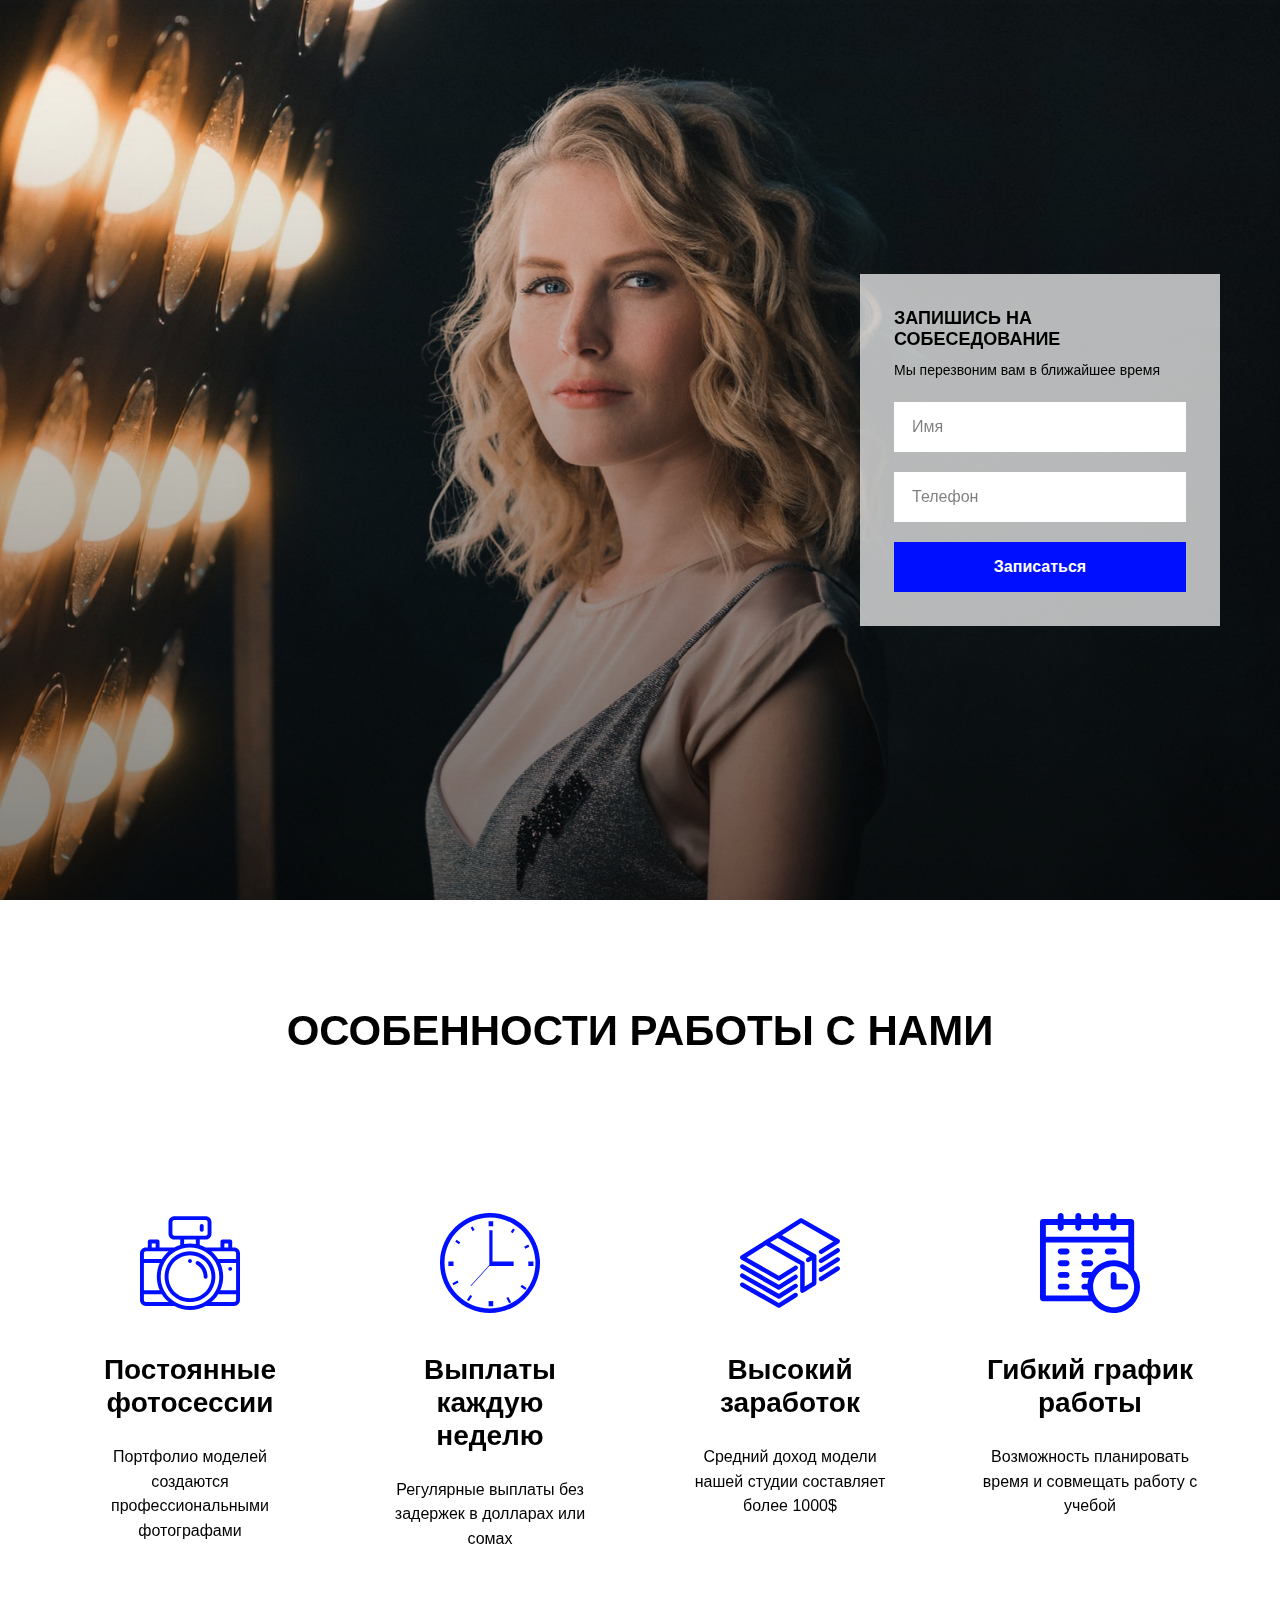
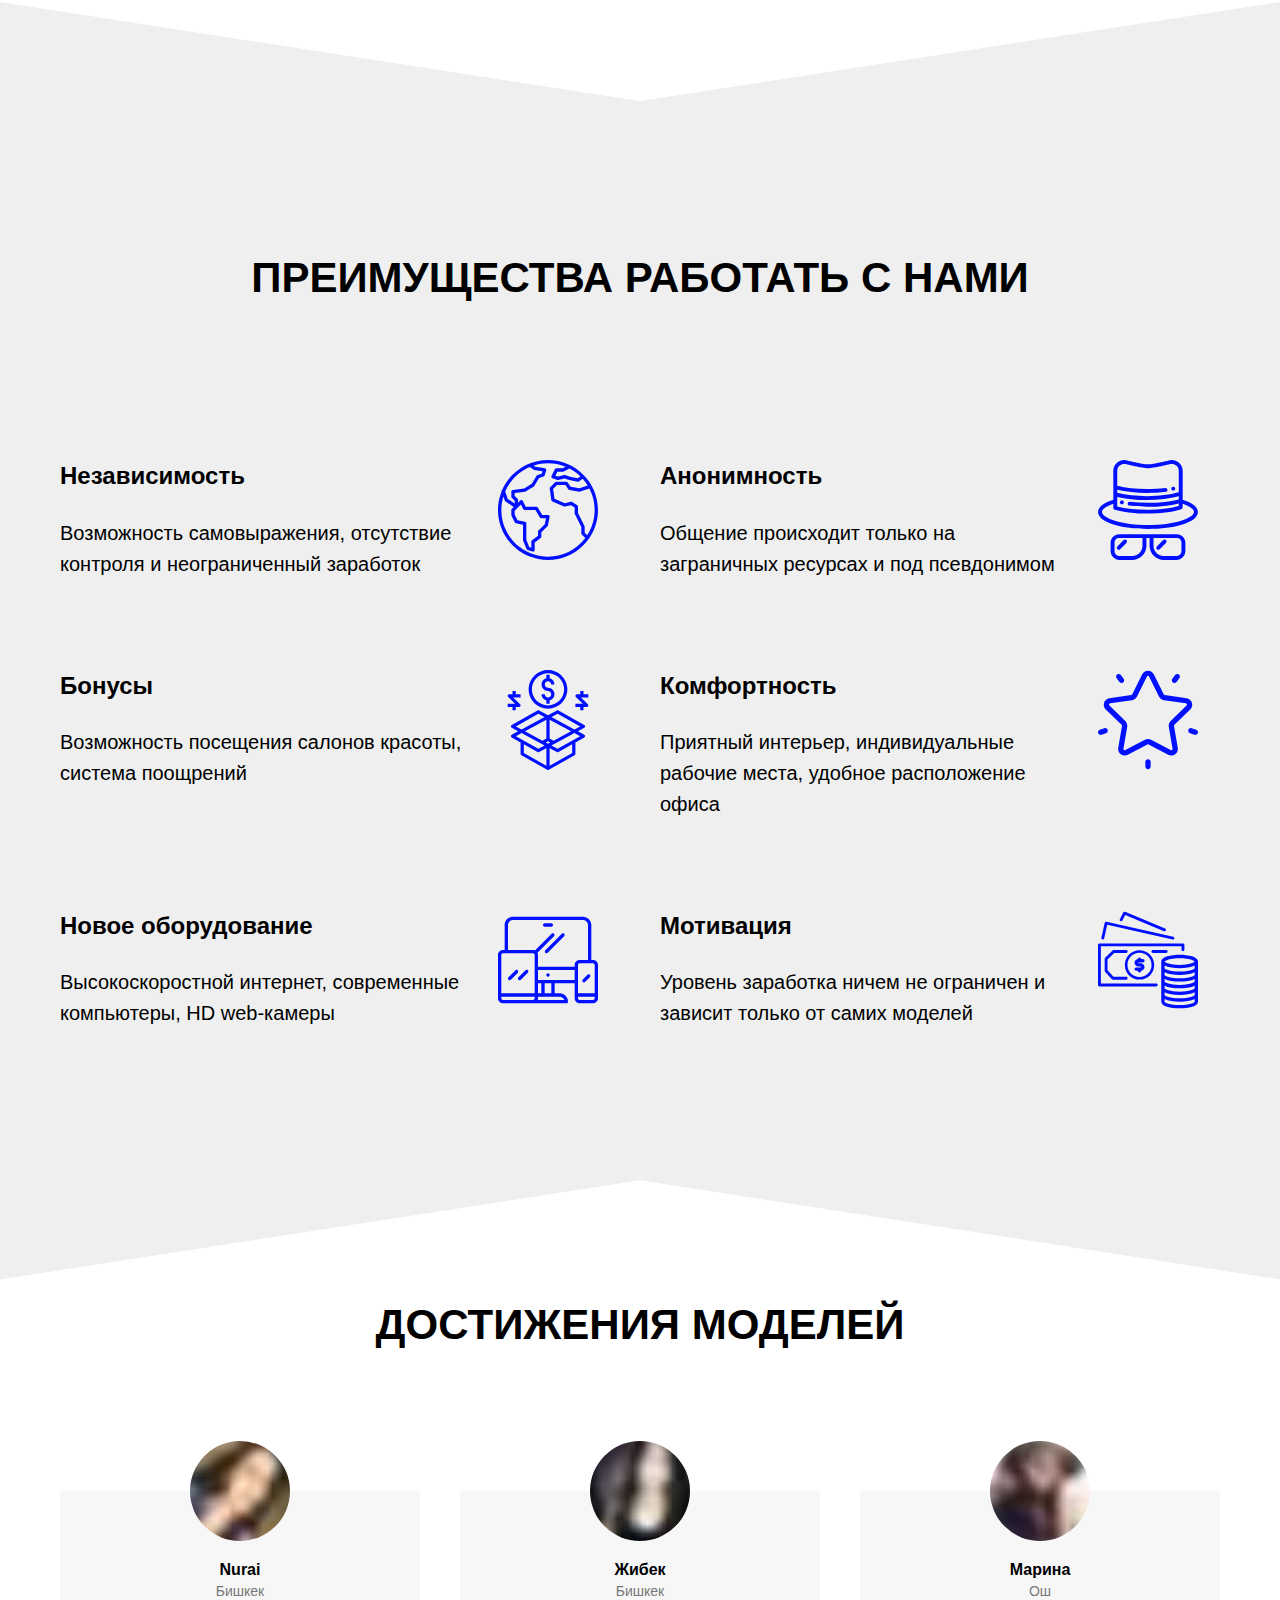
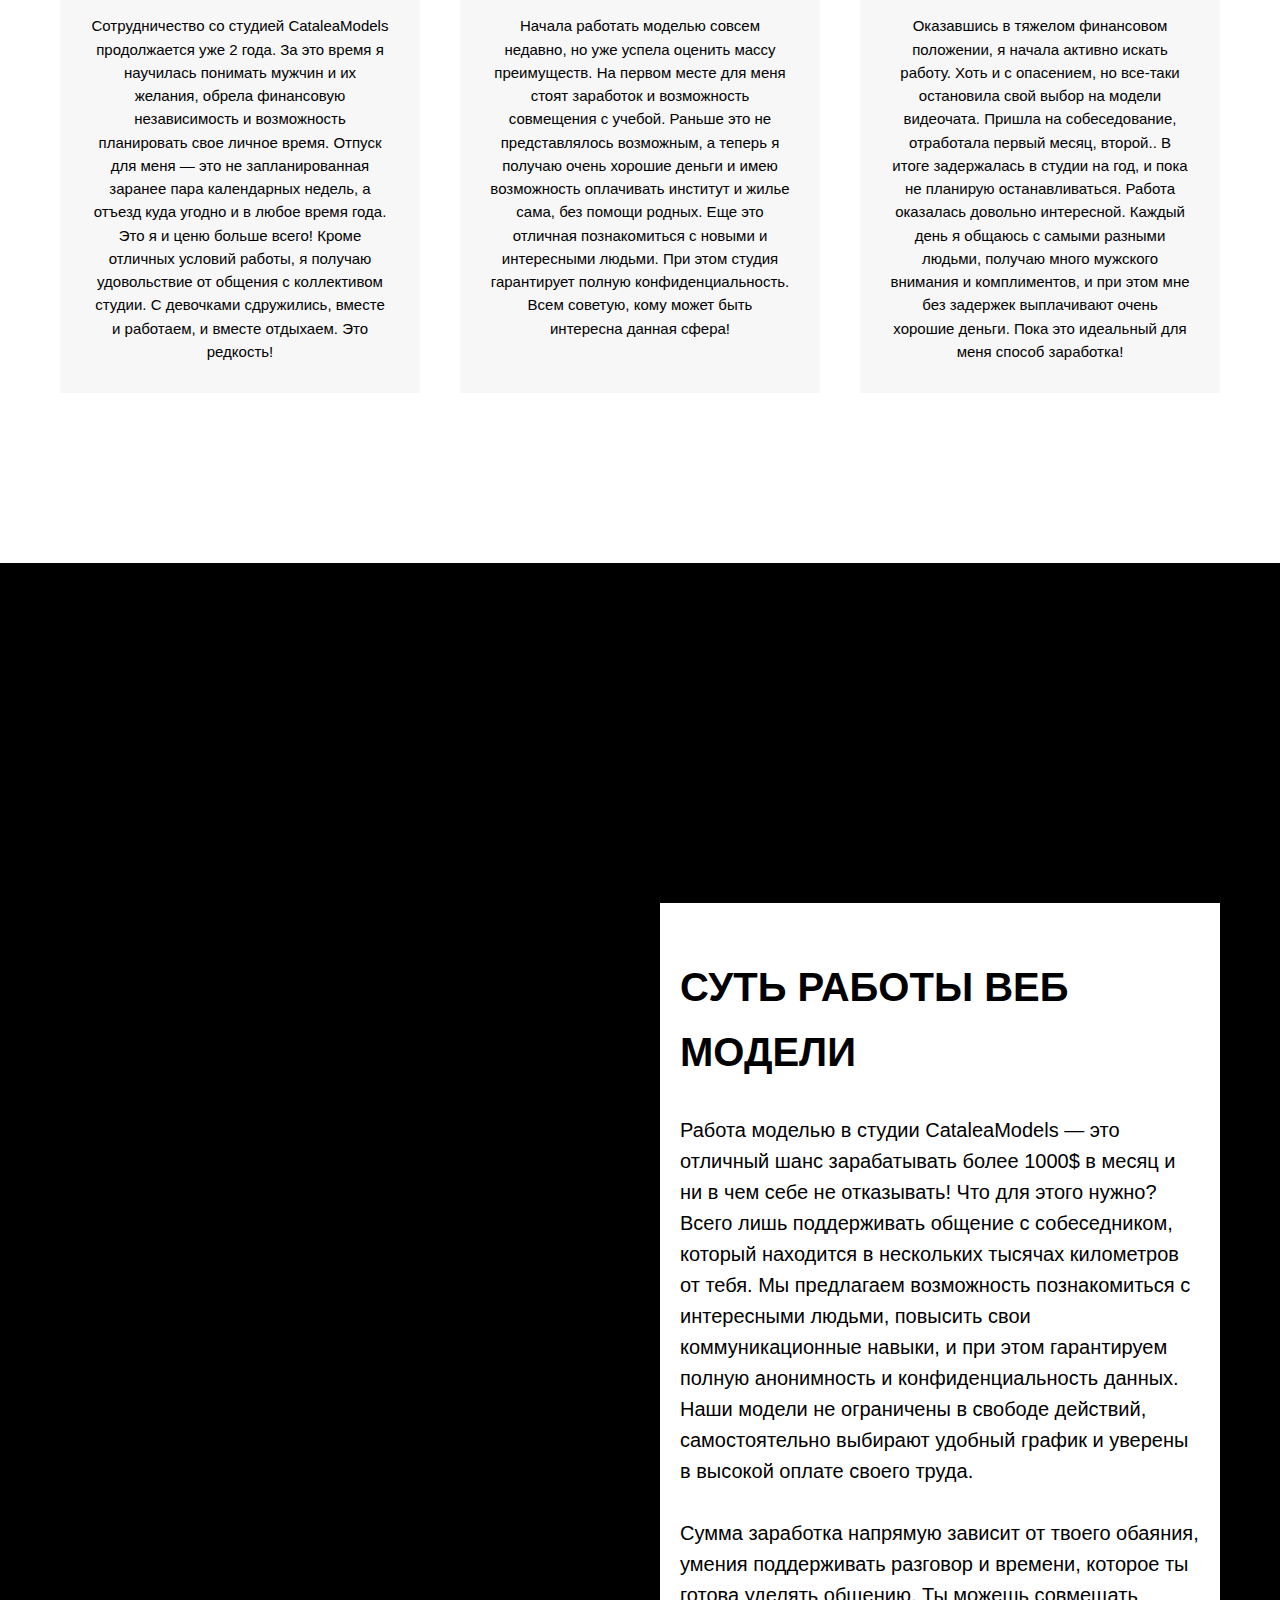
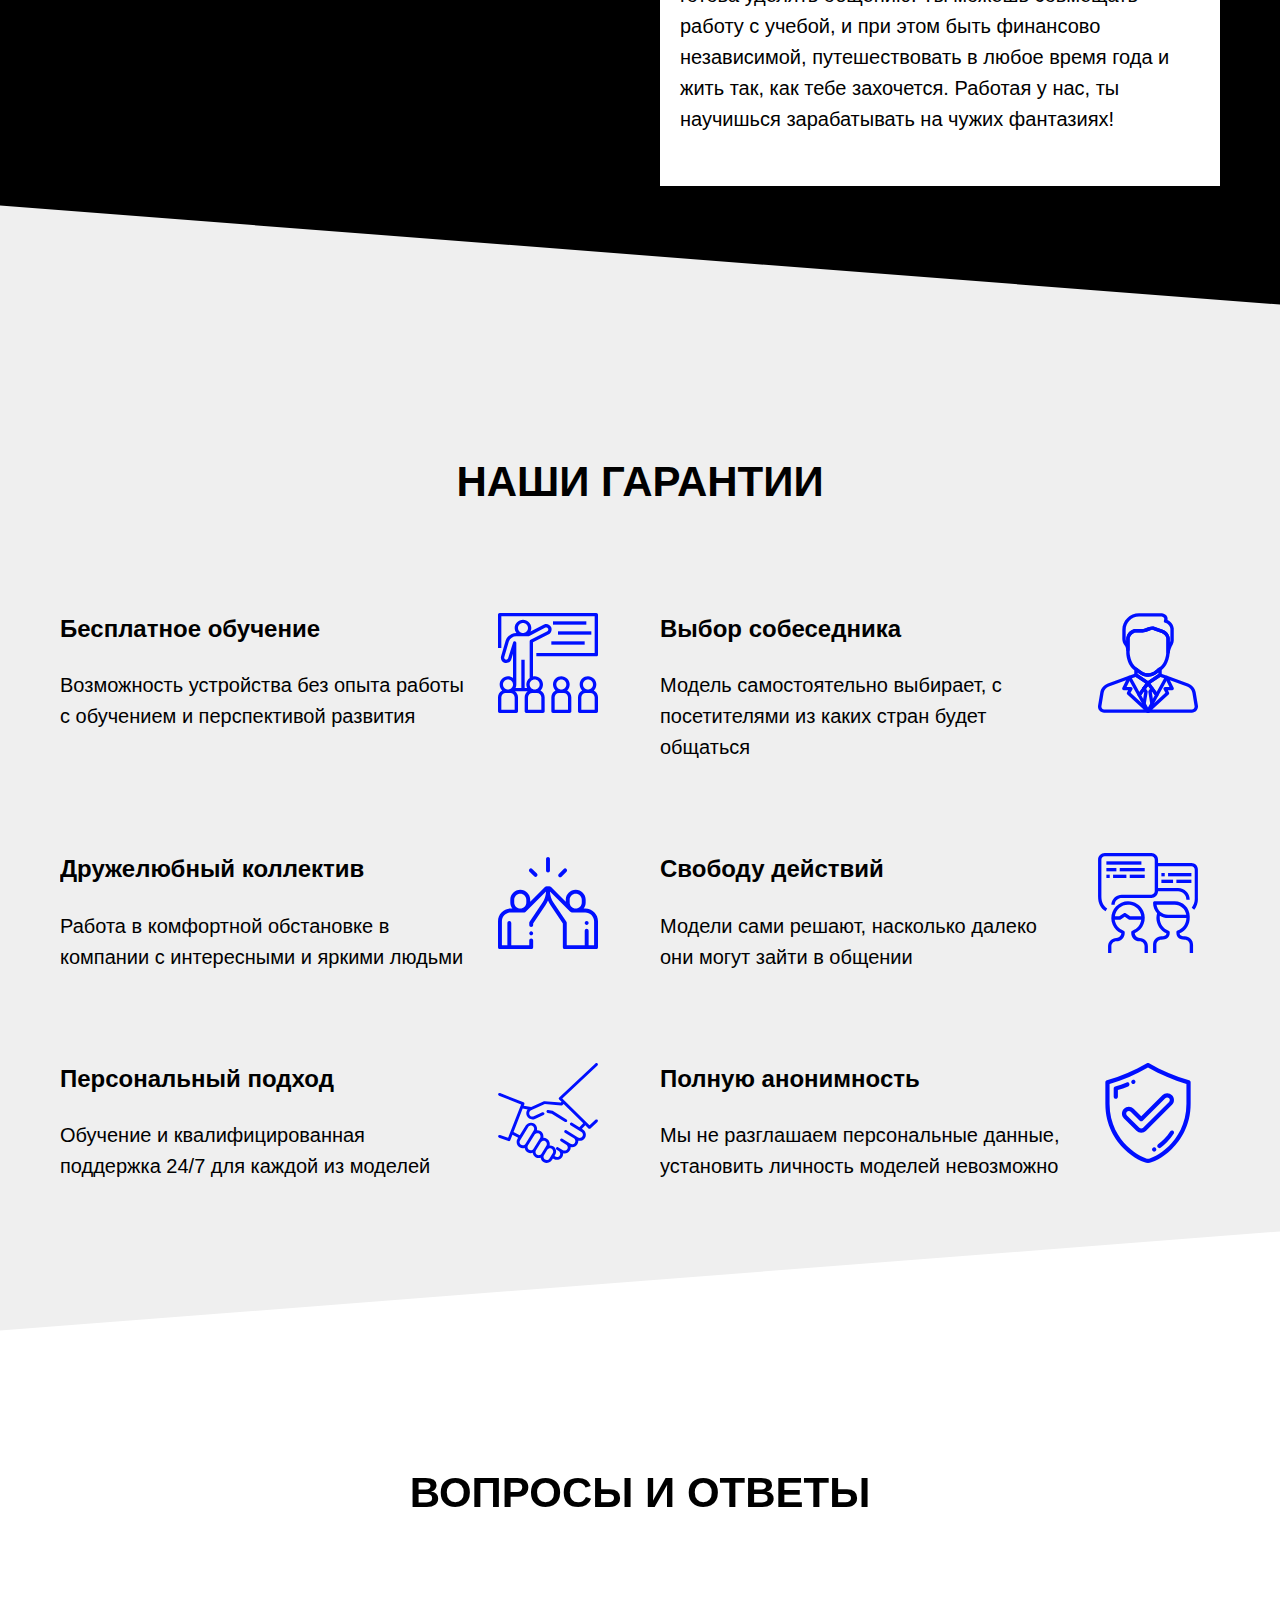
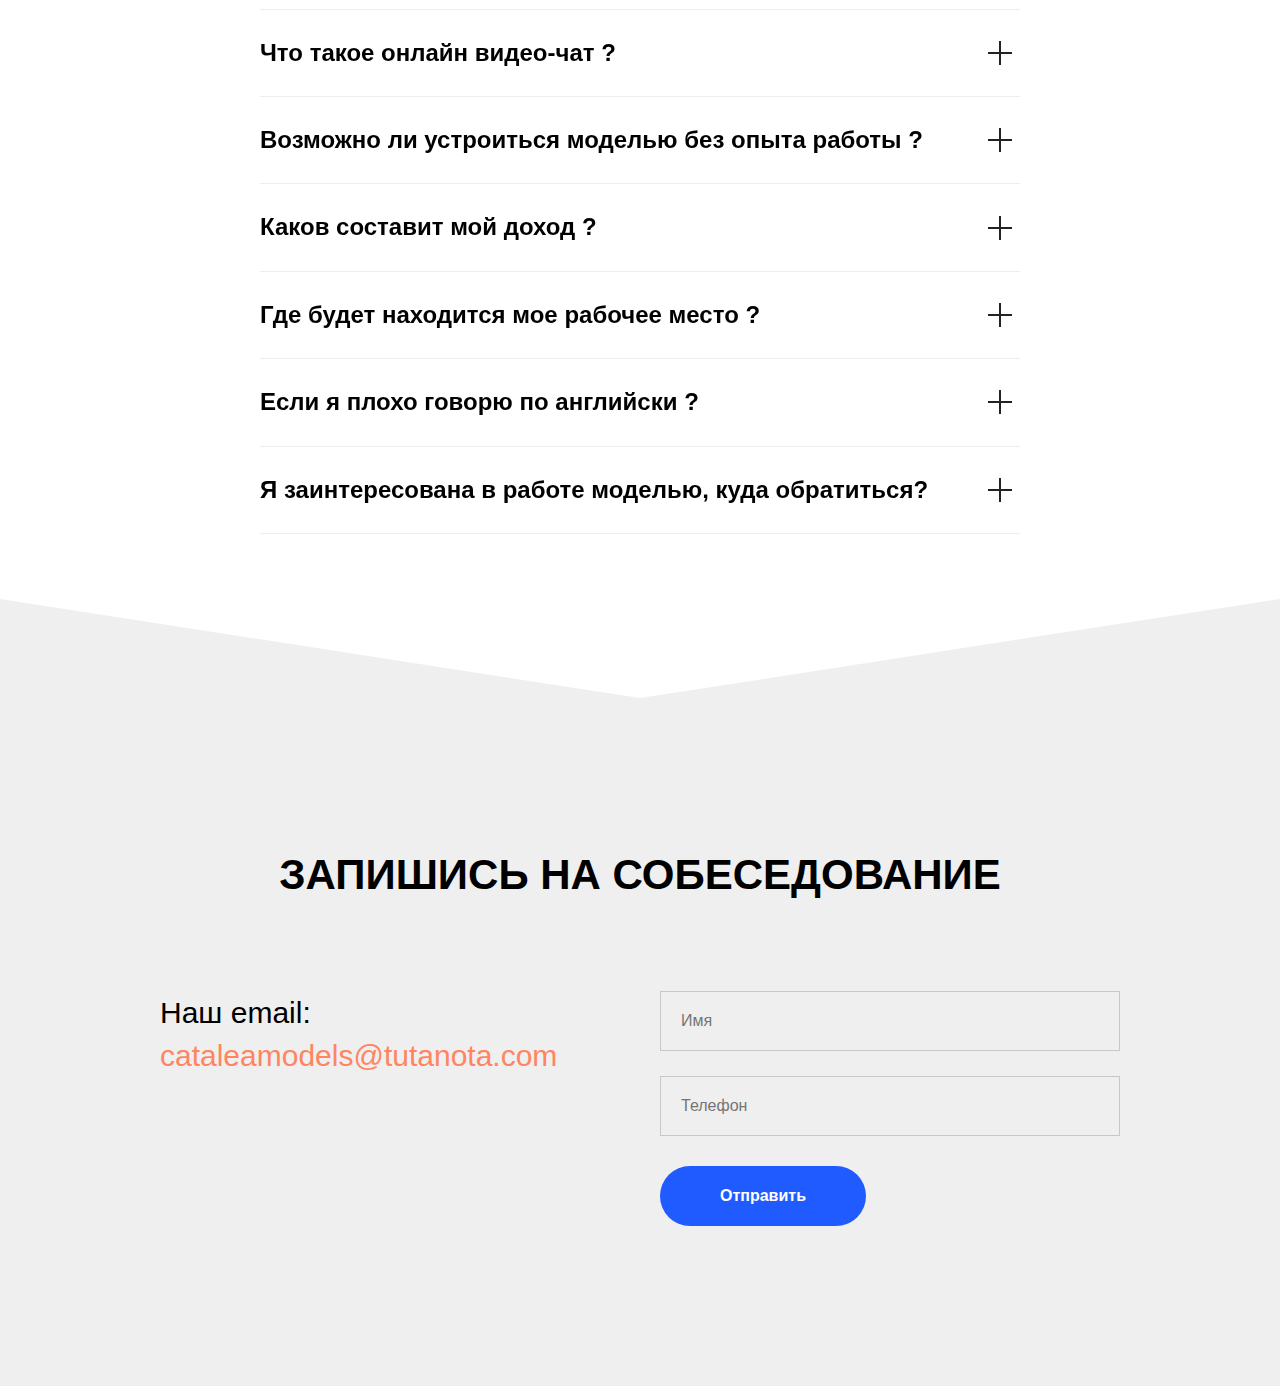
==== commit 5d81748b: "Update index.html" ====
--- a/index.html
+++ b/index.html
@@ -1,8 +1,821 @@
-<!DOCTYPE html><html> <head><meta charset="utf-8" /><meta http-equiv="Content-Type" content="text/html; charset=utf-8" /><meta name="viewport" content="width=device-width, initial-scale=1.0" /> <!--metatextblock--><title>CataleaModels - Работа для девушек на дому в Бишкеке</title><meta name="description" content="Студия моделей. Высокооплачиваемая работа на дому для девушек в Бишкеке." /><meta name="keywords" content="работа, интернете, интернет, без опыта, высокооплачиваемая, для, девушек, женщин, студентов, Бишкеке, веб, модель, студия, моделью, вебкам, webcam" /><meta property="og:url" content="http://cataleamodels.xyz/" /><meta property="og:title" content="CataleaModels - Работа для девушек на дому в Бишкеке" /><meta property="og:description" content="Студия моделей. Высокооплачиваемая работа на дому для девушек в Бишкеке." /><meta property="og:type" content="website" /><meta property="og:image" content="images/lib__unsplash__477328ce-cd3b-f5be-9789-2e26ba4def3c__-__resize__504x__photo.jpg" /> <link rel="canonical" href="http://cataleamodels.xyz/"><!--/metatextblock--><meta property="fb:app_id" content="257953674358265" /><meta name="format-detection" content="telephone=no" /><meta http-equiv="x-dns-prefetch-control" content="on"><link rel="shortcut icon" href="images/tild6233-3731-4632-a663-346463356366__catka.ico" type="image/x-icon" /><!-- Assets --><link rel="stylesheet" href="css/tilda-grid-3.0.min.css" type="text/css" media="all" /><link rel="stylesheet" href="css/tilda-blocks-2.12.css?t=1562326053" type="text/css" media="all" /><link rel="stylesheet" href="css/tilda-animation-1.0.min.css" type="text/css" media="all" /><script type="text/javascript"> TildaFonts = ["429","431","433","435"];</script><script type="text/javascript" src="images/js__tilda-fonts.min.js" charset="utf-8"></script><script src="js/jquery-1.10.2.min.js"></script><script src="js/tilda-scripts-2.8.min.js"></script><script src="js/tilda-blocks-2.7.js?t=1562326053"></script><script src="js/lazyload-1.3.min.js" charset="utf-8"></script><script src="js/tilda-animation-1.0.min.js" charset="utf-8"></script><script src="js/tilda-forms-1.0.min.js" charset="utf-8"></script><script type="text/javascript">window.dataLayer = window.dataLayer || [];</script><script type="text/javascript">if((/bot|google|yandex|baidu|bing|msn|duckduckbot|teoma|slurp|crawler|spider|robot|crawling|facebook/i.test(navigator.userAgent))===false && typeof(sessionStorage)!='undefined' && sessionStorage.getItem('visited')!=='y'){	var style=document.createElement('style');	style.type='text/css';	style.innerHTML='@media screen and (min-width: 980px) {.t-records {opacity: 0;}.t-records_animated {-webkit-transition: opacity ease-in-out .2s;-moz-transition: opacity ease-in-out .2s;-o-transition: opacity ease-in-out .2s;transition: opacity ease-in-out .2s;}.t-records.t-records_visible {opacity: 1;}}';	document.getElementsByTagName('head')[0].appendChild(style);	$(document).ready(function() { $('.t-records').addClass('t-records_animated'); setTimeout(function(){ $('.t-records').addClass('t-records_visible'); sessionStorage.setItem('visited','y'); },400);	});
-}</script></head><body class="t-body" style="margin:0;"><!--allrecords--><div id="allrecords" class="t-records" data-hook="blocks-collection-content-node" data-tilda-project-id="1408573" data-tilda-page-id="6314394" data-tilda-page-alias="dss" data-tilda-formskey="a695dec7330d5a671cb4494e567a5917" ><div id="rec112055460" class="r t-rec t-rec_pt_0 t-rec_pb_0" style="padding-top:0px;padding-bottom:0px; " data-animationappear="off" data-record-type="712" ><!-- t712 --><!-- cover --><div class="t-cover" id="recorddiv112055460" bgimgfield="img" style="height:100vh; background-image:url('images/lib__unsplash__477328ce-cd3b-f5be-9789-2e26ba4def3c__-__resize__20x__photo.jpg');" ><div class="t-cover__carrier" id="coverCarry112055460" data-content-cover-id="112055460" data-content-cover-bg="images/lib__unsplash__477328ce-cd3b-f5be-9789-2e26ba4def3c__photo.jpg" data-content-cover-height="100vh" data-content-cover-parallax="" style="height:100vh;background-attachment:scroll; "></div> <div class="t-cover__filter" style="height:100vh;background-image: -moz-linear-gradient(top, rgba(0,0,0,0.0), rgba(0,0,0,0.50));background-image: -webkit-linear-gradient(top, rgba(0,0,0,0.0), rgba(0,0,0,0.50));background-image: -o-linear-gradient(top, rgba(0,0,0,0.0), rgba(0,0,0,0.50));background-image: -ms-linear-gradient(top, rgba(0,0,0,0.0), rgba(0,0,0,0.50));background-image: linear-gradient(top, rgba(0,0,0,0.0), rgba(0,0,0,0.50));filter: progid:DXImageTransform.Microsoft.gradient(startColorStr='#fe000000', endColorstr='#7f000000');"></div><div class="t712 t-container "> <div class="t-cover__wrapper t-valign_middle" style="height:100vh; position: relative;z-index: 1;"> <div class="t712__wrapper " data-hook-content="covercontent"> <div class="t-col t-col_7 "> <div class="t712__left-content"> <h1 class="t712__title t-title t-title_xl t-animate" data-animate-style="fadeinright" data-animate-group="yes" data-animate-order="1" style="font-size:68px;font-weight:600;" field="title">Хочешь стать <br />МОДЕЛЬЮ?</h1> <div class="t712__descr t-descr t-descr_xxl t-animate" style="" data-animate-style="fadeinright" data-animate-group="yes" data-animate-order="2" data-animate-delay="0.3" field="descr">Гибкий график работы, заработок от 1000$</div> </div> </div> <div class="t-col t-col_4 t-prefix_1"> <div class="t712__formwrapper t712__right-content" > <div class="t712__form-text"> <div class="t712__title-second t-title" field="title2">ЗАПИШИСЬ НА СОБЕСЕДОВАНИЕ</div> <div class="t712__descr-second t-descr t-descr_xxs" field="descr2" style="margin-top: 10px;">Мы перезвоним вам в ближайшее время</div> </div> <form id="form112055460" name='form112055460' role="form" action='' method='POST' data-formactiontype="2" data-inputbox=".t-input-group" class="t-form js-form-proccess t-form_inputs-total_2 " data-success-callback="t712_onSuccess" > <input type="hidden" name="formservices[]" value="fd7ae3b683f68daad59ebc1a3444d533" class="js-formaction-services"> <div class="js-successbox t-form__successbox t-text t-text_md" style="display:none;"></div> <div class="t-form__inputsbox"> <div class="t-input-group t-input-group_nm" data-input-lid="1496154096760"> <div class="t-input-block"> <input type="text" name="Name" class="t-input js-tilda-rule " value="" placeholder="Имя" data-tilda-rule="name" style="color:#000000; background-color:#ffffff; "> <div class="t-input-error"></div> </div> </div> <div class="t-input-group t-input-group_ph" data-input-lid="1496154462918"> <div class="t-input-block"> <input type="tel" name="Phone" class="t-input js-tilda-rule " value="" placeholder="Телефон" data-tilda-rule="phone" pattern="[0-9]*" style="color:#000000; background-color:#ffffff; "> <div class="t-input-error"></div> </div> </div><div class="t-form__errorbox-middle"> <div class="js-errorbox-all t-form__errorbox-wrapper" style="display:none;"> <div class="t-form__errorbox-text t-text t-text_md"> <p class="t-form__errorbox-item js-rule-error js-rule-error-all"></p> <p class="t-form__errorbox-item js-rule-error js-rule-error-req"></p> <p class="t-form__errorbox-item js-rule-error js-rule-error-email"></p> <p class="t-form__errorbox-item js-rule-error js-rule-error-name"></p> <p class="t-form__errorbox-item js-rule-error js-rule-error-phone"></p> <p class="t-form__errorbox-item js-rule-error js-rule-error-minlength"></p> <p class="t-form__errorbox-item js-rule-error js-rule-error-string"></p> </div> </div></div> <div class="t-form__submit"> <button type="submit" class="t-submit" style="color:#ffffff;background-color:#000fff;" >Записаться</button> </div> </div> <div class="t-form__errorbox-bottom"> <div class="js-errorbox-all t-form__errorbox-wrapper" style="display:none;"> <div class="t-form__errorbox-text t-text t-text_md"> <p class="t-form__errorbox-item js-rule-error js-rule-error-all"></p> <p class="t-form__errorbox-item js-rule-error js-rule-error-req"></p> <p class="t-form__errorbox-item js-rule-error js-rule-error-email"></p> <p class="t-form__errorbox-item js-rule-error js-rule-error-name"></p> <p class="t-form__errorbox-item js-rule-error js-rule-error-phone"></p> <p class="t-form__errorbox-item js-rule-error js-rule-error-minlength"></p> <p class="t-form__errorbox-item js-rule-error js-rule-error-string"></p> </div> </div> </div> </form><style>#rec112055460 input::-webkit-input-placeholder {color:#000000; opacity: 0.5;}	#rec112055460 input::-moz-placeholder {color:#000000; opacity: 0.5;}	#rec112055460 input:-moz-placeholder {color:#000000; opacity: 0.5;}	#rec112055460 input:-ms-input-placeholder {color:#000000; opacity: 0.5;}	#rec112055460 textarea::-webkit-input-placeholder {color:#000000; opacity: 0.5;}	#rec112055460 textarea::-moz-placeholder {color:#000000; opacity: 0.5;}	#rec112055460 textarea:-moz-placeholder {color:#000000; opacity: 0.5;}	#rec112055460 textarea:-ms-input-placeholder {color:#000000; opacity: 0.5;}</style> <div class="t712__bg" style="background-color:#ffffff; opacity:0.70;"></div> </div> </div> </div> </div></div> </div> <script type="text/javascript"> $('#rec112055460').find('.js-form-proccess').on('tildaform:aftererror', function(e){ e.preventDefault(); t712_fixcontentheight('112055460'); });</script><style>#rec112055460 .t-submit:hover{ background-color: #ffa600 !important;	}	#rec112055460 .t-submit{ -webkit-transition: background-color 0.2s ease-in-out, color 0.2s ease-in-out, border-color 0.2s ease-in-out, box-shadow 0.2s ease-in-out; transition: background-color 0.2s ease-in-out, color 0.2s ease-in-out, border-color 0.2s ease-in-out, box-shadow 0.2s ease-in-out;	}</style><style>#rec112055460 .t-btn[data-btneffects-first],
-#rec112055460 .t-btn[data-btneffects-second],
-#rec112055460 .t-submit[data-btneffects-first],
-#rec112055460 .t-submit[data-btneffects-second] {	position: relative; overflow: hidden; -webkit-transform: translate3d(0,0,0); transform: translate3d(0,0,0);
-}</style><script type="text/javascript">$(document).ready(function() {
-});</script></div><div id="rec112200187" class="r t-rec t-rec_pt_105 t-rec_pb_150" style="padding-top:105px;padding-bottom:150px; " data-record-type="490" ><!-- t490 --><div class="t490"><div class="t-section__container t-container"><div class="t-col t-col_12"><div class="t-section__topwrapper t-align_center"><div class="t-section__title t-title t-title_xs" field="btitle">ОСОБЕННОСТИ РАБОТЫ С НАМИ<br /><br /></div></div></div></div><div class="t-container"> <div class="t490__col t-col t-col_3 t-align_center t-item"> <img src="images/tild3261-6466-4433-b334-656635353233__camera.svg" class="t490__img t-img" imgfield="li_img__1476968690512" alt="работа, интернете, интернет, без опыта, высокооплачиваемая, для, девушек, женщин, студентов, Бишкеке, веб, модель, студия, моделью, вебкам, webcam" /> <div class="t490__wrappercenter "> <div class="t-heading t-heading_md" style="" field="li_title__1476968690512"><div style="font-size:28px;" data-customstyle="yes">Постоянные фотосессии</div></div> <div class="t-descr t-descr_xs" style="" field="li_descr__1476968690512"><div style="font-size:16px;" data-customstyle="yes">Портфолио моделей создаются профессиональными фотографами</div></div> </div> </div> <div class="t490__col t-col t-col_3 t-align_center t-item"> <img src="images/tild6564-6437-4065-a533-626534376364__circular-clock-tool.svg" class="t490__img t-img" imgfield="li_img__1476968700508" alt="работа, интернете, интернет, без опыта, высокооплачиваемая, для, девушек, женщин, студентов, Бишкеке, веб, модель, студия, моделью, вебкам, webcam" /> <div class="t490__wrappercenter "> <div class="t-heading t-heading_md" style="" field="li_title__1476968700508"><div style="font-size:28px;" data-customstyle="yes">Выплаты каждую неделю</div></div> <div class="t-descr t-descr_xs" style="" field="li_descr__1476968700508">Регулярные выплаты без задержек в долларах или сомах</div> </div> </div> <div class="t490__col t-col t-col_3 t-align_center t-item"> <img src="images/tild3166-3436-4466-b134-626266653031__funds.svg" class="t490__img t-img" imgfield="li_img__1476968722790" alt="работа, интернете, интернет, без опыта, высокооплачиваемая, для, девушек, женщин, студентов, Бишкеке, веб, модель, студия, моделью, вебкам, webcam" /> <div class="t490__wrappercenter "> <div class="t-heading t-heading_md" style="" field="li_title__1476968722790"><div style="font-size:28px;" data-customstyle="yes">Высокий заработок</div></div> <div class="t-descr t-descr_xs" style="" field="li_descr__1476968722790">Средний доход модели нашей студии составляет более 1000$</div> </div> </div> <div class="t490__col t-col t-col_3 t-align_center t-item"> <img src="images/tild3132-3032-4138-b538-336536666635__timetable.svg" class="t490__img t-img" imgfield="li_img__1561365580578" alt="работа, интернете, интернет, без опыта, высокооплачиваемая, для, девушек, женщин, студентов, Бишкеке, веб, модель, студия, моделью, вебкам, webcam" /> <div class="t490__wrappercenter "> <div class="t-heading t-heading_md" style="" field="li_title__1561365580578"><div style="font-size:28px;" data-customstyle="yes">Гибкий график работы</div></div> <div class="t-descr t-descr_xs" style="" field="li_descr__1561365580578">Возможность планировать время и совмещать работу с учебой</div> </div> </div></div></div></div><div id="rec112212607" class="r t-rec" style=" " data-animationappear="off" data-record-type="796" ><!-- T796 --><div class="t796"> <div class="t796__shape-border t796__shape-border_bottom"> <svg class="t796__svg" style="height:8vw;" xmlns="http://www.w3.org/2000/svg" viewBox="0 0 1280 200" preserveAspectRatio="none"> <path d="M640 195.5L0 0v200h1280V0"/> </svg> </div> </div><script type="text/javascript"> $(document).ready(function() { t796_init('112212607'); });</script></div><div id="rec112212533" class="r t-rec t-rec_pt_150 t-rec_pb_150" style="padding-top:150px;padding-bottom:150px;background-color:#efefef; " data-record-type="499" data-bg-color="#efefef"><!-- t499 --><div class="t499"><div class="t-section__container t-container"><div class="t-col t-col_12"><div class="t-section__topwrapper t-align_center"><div class="t-section__title t-title t-title_xs" field="btitle">ПРЕИМУЩЕСТВА РАБОТАТЬ С НАМИ<br /><br /></div></div></div></div> <div class="t499__container t-container"> <div class="t499__col t-col t-col_6 t-item"><img src="images/tild3936-3935-4661-a538-366637373033__worldwide.svg" class="t499__img t-img" imgfield="li_img__1476970706605" alt="работа, интернете, интернет, без опыта, высокооплачиваемая, для, девушек, женщин, студентов, Бишкеке, веб, модель, студия, моделью, вебкам, webcam" /><div class="t499__title t-name t-name_xl" style="" field="li_title__1476970706605">Независимость</div><div class="t499__blockdescr t-descr t-descr_xs" style="" field="li_descr__1476970706605"><div style="font-size:20px;" data-customstyle="yes">Возможность самовыражения, отсутствие контроля и неограниченный заработок</div></div></div> <div class="t499__col t-col t-col_6 t-item"><img src="images/tild6464-3338-4163-b162-343362616134__incognito.svg" class="t499__img t-img" imgfield="li_img__1476970709971" alt="работа, интернете, интернет, без опыта, высокооплачиваемая, для, девушек, женщин, студентов, Бишкеке, веб, модель, студия, моделью, вебкам, webcam" /><div class="t499__title t-name t-name_xl" style="" field="li_title__1476970709971">Анонимность</div><div class="t499__blockdescr t-descr t-descr_xs" style="" field="li_descr__1476970709971"><div style="font-size:20px;" data-customstyle="yes">Общение происходит только на заграничных ресурсах и под псевдонимом</div></div></div> <div class="t-clear t499__separator" style=""></div> <div class="t499__col t-col t-col_6 t-item"><img src="images/tild3736-3731-4164-a666-303537383466__bonus.svg" class="t499__img t-img" imgfield="li_img__1476970720067" alt="работа, интернете, интернет, без опыта, высокооплачиваемая, для, девушек, женщин, студентов, Бишкеке, веб, модель, студия, моделью, вебкам, webcam" /><div class="t499__title t-name t-name_xl" style="" field="li_title__1476970720067">Бонусы</div><div class="t499__blockdescr t-descr t-descr_xs" style="" field="li_descr__1476970720067"><div style="font-size:20px;" data-customstyle="yes">Возможность посещения салонов красоты, система поощрений</div></div></div> <div class="t499__col t-col t-col_6 t-item"><img src="images/tild3236-3734-4561-b462-363664613437__favorites.svg" class="t499__img t-img" imgfield="li_img__1476970723554" alt="работа, интернете, интернет, без опыта, высокооплачиваемая, для, девушек, женщин, студентов, Бишкеке, веб, модель, студия, моделью, вебкам, webcam" /><div class="t499__title t-name t-name_xl" style="" field="li_title__1476970723554">Комфортность</div><div class="t499__blockdescr t-descr t-descr_xs" style="" field="li_descr__1476970723554"><div style="font-size:20px;" data-customstyle="yes">Приятный интерьер, индивидуальные рабочие места, удобное расположение офиса</div></div></div> <div class="t-clear t499__separator" style=""></div> <div class="t499__col t-col t-col_6 t-item"><img src="images/tild3935-6332-4537-a664-333936336434__responsive.svg" class="t499__img t-img" imgfield="li_img__1561382459905" alt="работа, интернете, интернет, без опыта, высокооплачиваемая, для, девушек, женщин, студентов, Бишкеке, веб, модель, студия, моделью, вебкам, webcam" /><div class="t499__title t-name t-name_xl" style="" field="li_title__1561382459905">Новое оборудование</div><div class="t499__blockdescr t-descr t-descr_xs" style="" field="li_descr__1561382459905"><div style="font-size:20px;" data-customstyle="yes">Высокоскоростной интернет, современные компьютеры, HD web-камеры</div></div></div> <div class="t499__col t-col t-col_6 t-item"><img src="images/tild6633-3235-4163-b966-353435316565__money.svg" class="t499__img t-img" imgfield="li_img__1561382463396" alt="работа, интернете, интернет, без опыта, высокооплачиваемая, для, девушек, женщин, студентов, Бишкеке, веб, модель, студия, моделью, вебкам, webcam" /><div class="t499__title t-name t-name_xl" style="" field="li_title__1561382463396">Мотивация</div><div class="t499__blockdescr t-descr t-descr_xs" style="" field="li_descr__1561382463396"><div style="font-size:20px;" data-customstyle="yes">Уровень заработка ничем не ограничен и зависит только от самих моделей</div></div></div> </div></div></div><div id="rec112287188" class="r t-rec" style=" " data-animationappear="off" data-record-type="796" ><!-- T796 --><div class="t796"> <div class="t796__shape-border t796__shape-border_top"> <svg class="t796__svg" style="height:8vw;" xmlns="http://www.w3.org/2000/svg" viewBox="0 0 1280 200" preserveAspectRatio="none"> <path d="M640 195.5L0 0v200h1280V0"/> </svg> </div> </div><script type="text/javascript"> $(document).ready(function() { t796_init('112287188'); });</script></div><div id="rec112282369" class="r t-rec t-rec_pt_120 t-rec_pb_120" style="padding-top:120px;padding-bottom:120px; " data-record-type="533" ><!-- t533 --><div class="t533"><div class="t-section__container t-container"><div class="t-col t-col_12"><div class="t-section__topwrapper t-align_center"><div class="t-section__title t-title t-title_xs" field="btitle">ДОСТИЖЕНИЯ МОДЕЛЕЙ</div></div></div></div><div class="t-container"> <div class="t533__row t533__separator" style=""> <div class="t533__col t-col t-col_4 t-align_center" > <div class="t533__content"> <div class="t533__textwrapper t-align_center" style=" border: 0px solid #000; "> <div class="t533__title t-name t-name_xs" style="" field="li_title__1478014727987">Nurai</div> <div class="t533__uptitle t-descr t-descr_xxs" style="" field="li_subtitle__1478014727987">Бишкек</div> <div class="t533__descr t-text t-text_xs" style="" field="li_descr__1478014727987">Сотрудничество со студией CataleaModels продолжается уже 2 года. За это время я научилась понимать мужчин и их желания, обрела финансовую независимость и возможность планировать свое личное время. Отпуск для меня — это не запланированная заранее пара календарных недель, а отъезд куда угодно и в любое время года. Это я и ценю больше всего! Кроме отличных условий работы, я получаю удовольствие от общения с коллективом студии. С девочками сдружились, вместе и работаем, и вместе отдыхаем. Это редкость!</div> </div> <div class="t533__imgwrapper"> <div class="t533__img t-bgimg" data-original="images/tild6235-3366-4439-b766-346165643739__devushki_yakutia_16.jpg" bgimgfield="li_img__1478014727987" style=" background-image: url('images/tild6235-3366-4439-b766-346165643739__-__resizeb__20x__devushki_yakutia_16.jpg');" role="img" aria-label="работа, интернете, интернет, без опыта, высокооплачиваемая, для, девушек, женщин, студентов, Бишкеке, веб, модель, студия, моделью, вебкам, webcam" ></div> </div> </div> </div> <div class="t533__col t-col t-col_4 t-align_center" > <div class="t533__content"> <div class="t533__textwrapper t-align_center" style=" border: 0px solid #000; "> <div class="t533__title t-name t-name_xs" style="" field="li_title__1478014691630">Жибек</div> <div class="t533__uptitle t-descr t-descr_xxs" style="" field="li_subtitle__1478014691630">Бишкек</div> <div class="t533__descr t-text t-text_xs" style="" field="li_descr__1478014691630">Начала работать моделью совсем недавно, но уже успела оценить массу преимуществ. На первом месте для меня стоят заработок и возможность совмещения с учебой. Раньше это не представлялось возможным, а теперь я получаю очень хорошие деньги и имею возможность оплачивать институт и жилье сама, без помощи родных. Еще это отличная познакомиться с новыми и интересными людьми. При этом студия гарантирует полную конфиденциальность. Всем советую, кому может быть интересна данная сфера! <br /></div> </div> <div class="t533__imgwrapper"> <div class="t533__img t-bgimg" data-original="images/tild6637-3664-4537-b935-346635653432__devushki_yakutia_04.jpg" bgimgfield="li_img__1478014691630" style=" background-image: url('images/tild6637-3664-4537-b935-346635653432__-__resizeb__20x__devushki_yakutia_04.jpg');" role="img" aria-label="работа, интернете, интернет, без опыта, высокооплачиваемая, для, девушек, женщин, студентов, Бишкеке, веб, модель, студия, моделью, вебкам, webcam" ></div> </div> </div> </div> <div class="t533__col t-col t-col_4 t-align_center" > <div class="t533__content"> <div class="t533__textwrapper t-align_center" style=" border: 0px solid #000; "> <div class="t533__title t-name t-name_xs" style="" field="li_title__1478014761774">Марина</div> <div class="t533__uptitle t-descr t-descr_xxs" style="" field="li_subtitle__1478014761774">Ош</div> <div class="t533__descr t-text t-text_xs" style="" field="li_descr__1478014761774">Оказавшись в тяжелом финансовом положении, я начала активно искать работу. Хоть и с опасением, но все-таки остановила свой выбор на модели видеочата. Пришла на собеседование, отработала первый месяц, второй.. В итоге задержалась в студии на год, и пока не планирую останавливаться. Работа оказалась довольно интересной. Каждый день я общаюсь с самыми разными людьми, получаю много мужского внимания и комплиментов, и при этом мне без задержек выплачивают очень хорошие деньги. Пока это идеальный для меня способ заработка!</div> </div> <div class="t533__imgwrapper"> <div class="t533__img t-bgimg" data-original="images/tild6236-6330-4662-b236-333630623962__6_foto.jpeg" bgimgfield="li_img__1478014761774" style=" background-image: url('images/tild6236-6330-4662-b236-333630623962__-__resizeb__20x__6_foto.jpeg');" role="img" aria-label="работа, интернете, интернет, без опыта, высокооплачиваемая, для, девушек, женщин, студентов, Бишкеке, веб, модель, студия, моделью, вебкам, webcam" ></div> </div> </div> </div> </div></div></div><script type="text/javascript"> $(document).ready(function() { t533_equalHeight('112282369'); }); $(window).load(function() { t533_equalHeight('112282369'); }); var t533_doResize; $(window).resize(function(){ if (t533_doResize) clearTimeout(t533_doResize); t533_doResize = setTimeout(function() { t533_equalHeight('112282369'); }, 200); });</script><style> .t-review-social-links { line-height: 0px; } .t-review-social-links__wrapper { display: -webkit-box; display: -ms-flexbox; display: flex; -webkit-box-align: center; -ms-flex-align: center; align-items: center; -ms-flex-wrap: wrap; flex-wrap: wrap; width: auto; } .t-review-social-links { margin-top: 15px; } .t-review-social-links__item { padding: 0px 4px; } .t-review-social-links__item svg { width: 20px; height: 20px; } .t-review-social-links__wrapper_round .t-review-social-links__item svg { width: 23px; height: 23px; } .t-review-social-links__item:first-child { padding-left: 0px; } @media screen and (max-width: 960px) { .t-review-social-links__item { margin-bottom: 3px; } } @media screen and (max-width: 640px) { .t-review-social-links { margin-top: 13px; } .t-review-social-links__item { padding: 0px 3px; } .t-review-social-links__item svg { width: 17px; height: 17px; } .t-review-social-links__wrapper_round .t-review-social-links__item svg { width: 20px; height: 20px; } }</style><script> function t_reviews_social_init(recid){ var rec = $('#rec' + recid); var social = rec.find('.t-review-social-links'); if (social !== 'undefined' && social.length > 0) { social.each(function() { var $this = $(this); var socialAttr = $this.attr('data-social-links'); var socialWrapper = $this.find('.t-review-social-links__wrapper'); var links; $this.removeAttr('data-social-links'); if (socialAttr !== 'undefined') { links = socialAttr.split(','); links.forEach(function(item) { t_reviews_social_add_item(item, socialWrapper); }); } }); } } function t_reviews_social_add_item(item, socialWrapper) { var fill = socialWrapper.attr('data-social-color') || '#000000'; var fb = ''; fb = '<div class="t-review-social-links__item">'; fb += '<a href="' + item + '" target="_blank">'; if (socialWrapper.hasClass('t-review-social-links__wrapper_round')) { fb += '<svg class="t-review-social-links__svg" version="1.1" id="Layer_1" xmlns="http://www.w3.org/2000/svg" xmlns:xlink="http://www.w3.org/1999/xlink" x="0px" y="0px" width="30px" height="30px" viewBox="0 0 48 48" enable-background="new 0 0 48 48" xml:space="preserve" fill="' + fill + '"><desc>Facebook</desc><path d="M47.761,24c0,13.121-10.638,23.76-23.758,23.76C10.877,47.76,0.239,37.121,0.239,24c0-13.124,10.638-23.76,23.764-23.76C37.123,0.24,47.761,10.876,47.761,24 M20.033,38.85H26.2V24.01h4.163l0.539-5.242H26.2v-3.083c0-1.156,0.769-1.427,1.308-1.427h3.318V9.168L26.258,9.15c-5.072,0-6.225,3.796-6.225,6.224v3.394H17.1v5.242h2.933V38.85z"></path></svg>'; } else { fb += '<svg class="t-review-social-links__svg" xmlns="http://www.w3.org/2000/svg" width="25" height="25" viewBox="0 0 48 48" fill="' + fill + '"><path d="M21.1 7.8C22.5 6.5 24.5 6 26.4 6h6v6.3h-3.9c-.8-.1-1.6.6-1.8 1.4v4.2h5.7c-.1 2-.4 4.1-.7 6.1h-5v18h-7.4V24h-3.6v-6h3.6v-5.9c.1-1.7.7-3.3 1.8-4.3z"/></svg>'; } fb += '</a>'; fb += '</div>'; var twi = ''; twi += '<div class="t-review-social-links__item">'; twi += '<a href="' + item + '" target="_blank">'; if (socialWrapper.hasClass('t-review-social-links__wrapper_round')) { twi += '<svg class="t-review-social-links__svg" xmlns="http://www.w3.org/2000/svg" width="30" height="30" viewBox="0 0 48 48" fill="' + fill + '"><path d="M47.762 24c0 13.121-10.639 23.76-23.761 23.76S.24 37.121.24 24C.24 10.876 10.879.24 24.001.24S47.762 10.876 47.762 24m-9.731-11.625a12.148 12.148 0 0 1-3.87 1.481 6.08 6.08 0 0 0-4.455-1.926 6.095 6.095 0 0 0-6.093 6.095c0 .478.054.941.156 1.388a17.302 17.302 0 0 1-12.559-6.367 6.066 6.066 0 0 0-.825 3.064 6.088 6.088 0 0 0 2.711 5.07 6.075 6.075 0 0 1-2.761-.762v.077c0 2.951 2.1 5.414 4.889 5.975a6.079 6.079 0 0 1-2.752.106 6.104 6.104 0 0 0 5.692 4.232 12.226 12.226 0 0 1-7.567 2.607c-.492 0-.977-.027-1.453-.084a17.241 17.241 0 0 0 9.34 2.736c11.209 0 17.337-9.283 17.337-17.337 0-.263-.004-.527-.017-.789a12.358 12.358 0 0 0 3.039-3.152 12.138 12.138 0 0 1-3.498.958 6.089 6.089 0 0 0 2.686-3.372"/></svg>'; } else { twi += '<svg class="t-review-social-links__svg" xmlns="http://www.w3.org/2000/svg" width="25" height="25" viewBox="0 0 48 48" fill="' + fill + '"><path d="M41.8 12.7c-1.3.6-2.8 1-4.2 1.1 1.5-1 2.6-2.3 3.2-4-1.5.8-2.9 1.5-4.7 1.8-1.3-1.5-3.2-2.3-5.3-2.3-4 0-7.3 3.2-7.3 7.3 0 .6 0 1.1.2 1.6-6-.3-11.3-3.2-15.1-7.6-.6 1.1-1 2.3-1 3.7 0 2.6 1.3 4.7 3.2 6-1.1 0-2.3-.3-3.2-1v.2c0 3.6 2.4 6.5 5.8 7.1-.6.2-1.3.3-1.9.3-.5 0-1 0-1.3-.2 1 2.9 3.6 5 6.8 5-2.4 1.9-5.7 3.1-9.1 3.1-.6 0-1.1 0-1.8-.2 3.2 2.1 7 3.2 11.2 3.2 13.4 0 20.7-11 20.7-20.7v-1c1.7-.7 2.8-2 3.8-3.4z"/></svg>'; } twi += '</a>'; twi += '</div>'; var vk = ''; vk += '<div class="t-review-social-links__item">'; vk += '<a href="' + item + '" target="_blank">'; if (socialWrapper.hasClass('t-review-social-links__wrapper_round')) { vk += '<svg class="t-review-social-links__svg" xmlns="http://www.w3.org/2000/svg" width="30" height="30" viewBox="0 0 48 48" fill="' + fill + '"><path d="M47.761 24c0 13.121-10.639 23.76-23.76 23.76C10.878 47.76.239 37.121.239 24 .239 10.877 10.878.24 24.001.24c13.121 0 23.76 10.637 23.76 23.76m-12.502 4.999c-2.621-2.433-2.271-2.041.89-6.25 1.923-2.562 2.696-4.126 2.45-4.796-.227-.639-1.64-.469-1.64-.469l-4.71.029s-.351-.048-.609.106c-.249.151-.414.505-.414.505s-.742 1.982-1.734 3.669c-2.094 3.559-2.935 3.747-3.277 3.524-.796-.516-.597-2.068-.597-3.171 0-3.449.522-4.887-1.02-5.259-.511-.124-.887-.205-2.195-.219-1.678-.016-3.101.007-3.904.398-.536.263-.949.847-.697.88.31.041 1.016.192 1.388.699.484.656.464 2.131.464 2.131s.282 4.056-.646 4.561c-.632.347-1.503-.36-3.37-3.588-.958-1.652-1.68-3.481-1.68-3.481s-.14-.344-.392-.527c-.299-.222-.722-.298-.722-.298l-4.469.018s-.674-.003-.919.289c-.219.259-.018.752-.018.752s3.499 8.104 7.573 12.23c3.638 3.784 7.764 3.36 7.764 3.36h1.867s.566.113.854-.189c.265-.288.256-.646.256-.646s-.034-2.512 1.129-2.883c1.15-.36 2.624 2.429 4.188 3.497 1.182.812 2.079.633 2.079.633l4.181-.056s2.186-.136 1.149-1.858c-.197-.139-.715-1.269-3.219-3.591"/></svg>'; } else { vk += '<svg class="t-review-social-links__svg" xmlns="http://www.w3.org/2000/svg" width="25" height="25" viewBox="0 0 48 48" fill="' + fill + '"><path d="M41.2 22.2c.6-.8 1.1-1.5 1.5-2 2.7-3.5 3.8-5.8 3.5-6.8l-.2-.2c-.1-.1-.3-.3-.7-.4-.4-.1-.9-.1-1.5-.1h-7.2c-.2 0-.3 0-.3.1 0 0-.1 0-.1.1v.1c-.1 0-.2.1-.3.2-.1.1-.2.2-.2.4-.7 1.9-1.5 3.6-2.5 5.2-.6 1-1.1 1.8-1.6 2.5s-.9 1.2-1.2 1.5c-.3.3-.6.6-.9.8-.2.3-.4.4-.5.4-.1 0-.3-.1-.4-.1-.2-.1-.4-.3-.5-.6-.1-.2-.2-.5-.3-.9 0-.4-.1-.7-.1-.9v-4c0-.7 0-1.2.1-1.6v-1.3c0-.4 0-.8-.1-1.1-.1-.3-.1-.5-.2-.7-.1-.2-.3-.4-.5-.6-.2-.1-.5-.2-.8-.3-.8-.2-1.9-.3-3.1-.3-2.9 0-4.7.2-5.5.6-.3.2-.6.4-.9.7-.3.3-.3.5-.1.6.9.1 1.6.5 2 1l.1.3c.1.2.2.6.3 1.1.1.5.2 1.1.2 1.7.1 1.1.1 2.1 0 2.9-.1.8-.1 1.4-.2 1.9-.1.4-.2.8-.3 1.1-.1.3-.2.4-.3.5 0 .1-.1.1-.1.1-.1-.1-.4-.1-.6-.1-.2 0-.5-.1-.8-.3-.3-.2-.6-.5-1-.9-.3-.4-.7-.9-1.1-1.6-.4-.7-.8-1.5-1.3-2.4l-.4-.7c-.2-.4-.5-1.1-.9-1.9-.4-.8-.8-1.6-1.1-2.4-.1-.3-.3-.6-.6-.7l-.1-.1c-.1-.1-.2-.1-.4-.2s-.3-.1-.5-.2H3.2c-.6 0-1.1.1-1.3.4l-.1.1c0 .1-.1.2-.1.4s0 .4.1.6c.9 2.2 1.9 4.3 3 6.3s2 3.6 2.8 4.9c.8 1.2 1.6 2.4 2.4 3.5.8 1.1 1.4 1.8 1.7 2.1.3.3.5.5.6.7l.6.6c.4.4.9.8 1.6 1.3.7.5 1.5 1 2.4 1.5.9.5 1.9.9 3 1.2 1.2.3 2.3.4 3.4.4H26c.5 0 .9-.2 1.2-.5l.1-.1c.1-.1.1-.2.2-.4s.1-.4.1-.6c0-.7 0-1.3.1-1.8s.2-.9.4-1.2c.1-.3.3-.5.5-.7.2-.2.3-.3.4-.3.1 0 .1-.1.2-.1.4-.1.8 0 1.3.4s1 .8 1.4 1.3c.4.5 1 1.1 1.6 1.8.6.7 1.2 1.2 1.6 1.5l.5.3c.3.2.7.4 1.2.5.5.2.9.2 1.3.1l5.9-.1c.6 0 1-.1 1.4-.3.3-.2.5-.4.6-.6.1-.2.1-.5 0-.8-.1-.3-.1-.5-.2-.6-.1-.1-.1-.2-.2-.3-.8-1.4-2.2-3.1-4.4-5.1-1-.9-1.6-1.6-1.9-1.9-.5-.6-.6-1.2-.3-1.9.3-.5 1-1.5 2.2-3z"/></svg>'; } vk += '</a>'; vk += '</div>'; var ok = ''; ok += '<div class="t-review-social-links__item">'; ok += '<a href="' + item + '" target="_blank">'; if (socialWrapper.hasClass('t-review-social-links__wrapper_round')) { ok += '<svg class="t-review-social-links__svg" xmlns="http://www.w3.org/2000/svg" width="30" height="30" viewBox="0 0 30 30" fill="' + fill + '"><path d="M15.001 29.997C6.715 29.997 0 23.28 0 14.997 0 6.714 6.715 0 15.001 0 23.282-.001 30 6.713 30 14.998c0 8.283-6.716 14.999-14.998 14.999zM15 9.163c.986 0 1.787.803 1.787 1.787 0 .987-.801 1.788-1.787 1.788a1.788 1.788 0 0 1 0-3.574zm4.317 1.787a4.322 4.322 0 0 0-4.317-4.319 4.323 4.323 0 0 0-4.319 4.32A4.322 4.322 0 0 0 15 15.266a4.32 4.32 0 0 0 4.316-4.317zm-2.57 7.84a8.126 8.126 0 0 0 2.507-1.038 1.266 1.266 0 0 0-1.347-2.143 5.482 5.482 0 0 1-5.816 0 1.265 1.265 0 0 0-1.348 2.143c.78.49 1.628.838 2.507 1.038l-2.414 2.414a1.267 1.267 0 0 0 .894 2.16c.324 0 .649-.125.895-.37l2.371-2.373 2.373 2.373a1.265 1.265 0 0 0 1.788-1.789l-2.41-2.415z"/></svg>'; } else { ok += '<svg class="t-review-social-links__svg" xmlns="http://www.w3.org/2000/svg" width="25" height="25" viewBox="0 0 25 25" fill="' + fill + '"><path d="M12.498 6.2a1.932 1.932 0 0 0-1.929 1.93 1.932 1.932 0 0 0 3.861 0 1.932 1.932 0 0 0-1.932-1.93zm0 6.592a4.668 4.668 0 0 1-4.66-4.662 4.665 4.665 0 0 1 4.66-4.663 4.666 4.666 0 0 1 4.664 4.663 4.669 4.669 0 0 1-4.664 4.662zm-1.884 3.801a8.75 8.75 0 0 1-2.708-1.12 1.367 1.367 0 1 1 1.455-2.312 5.925 5.925 0 0 0 6.276 0 1.367 1.367 0 1 1 1.456 2.311c-.832.522-1.749.9-2.707 1.12l2.606 2.608a1.367 1.367 0 0 1-1.933 1.931L12.5 18.569l-2.561 2.562a1.368 1.368 0 0 1-1.934-1.934l2.609-2.604z"/></svg>'; } ok += '</a>'; ok += '</div>'; var behance = ''; behance += '<div class="t-review-social-links__item">'; behance += '<a href="' + item + '" target="_blank">'; if (socialWrapper.hasClass('t-review-social-links__wrapper_round')) { behance += '<svg class="t-review-social-links__svg" xmlns="http://www.w3.org/2000/svg" width="30" height="30" viewBox="-455 257 48 48" fill="' + fill + '"><path d="M-421.541 278.608c-3.095 0-3.526 3.09-3.526 3.09h6.581c0-.001.042-3.09-3.055-3.09zM-436.472 281.697h-5.834v5.356h5.165c.088 0 .219.002.374 0 .831-.02 2.406-.261 2.406-2.604-.001-2.78-2.111-2.752-2.111-2.752z"/><path d="M-430.984 257C-444.248 257-455 267.75-455 281.014c0 13.263 10.752 24.016 24.016 24.016 13.262 0 24.014-10.752 24.014-24.016-.001-13.263-10.754-24.014-24.014-24.014zm5.054 14.756h8.267v2.467h-8.267v-2.467zm-4.179 12.943c0 6.116-6.364 5.914-6.364 5.914h-10.428v-20.038h10.428c3.168 0 5.668 1.75 5.668 5.335s-3.057 3.813-3.057 3.813c4.031 0 3.753 4.976 3.753 4.976zm15.466-.328h-10.384c0 3.722 3.526 3.487 3.526 3.487 3.329 0 3.213-2.156 3.213-2.156h3.527c0 5.722-6.859 5.33-6.859 5.33-8.227 0-7.698-7.661-7.698-7.661s-.008-7.698 7.698-7.698c8.112.001 6.977 8.698 6.977 8.698z"/><path d="M-435.055 276.221c0-2.084-1.417-2.084-1.417-2.084H-442.306v4.471h5.472c.944 0 1.779-.304 1.779-2.387z"/></svg>'; } else { behance += '<svg class="t-review-social-links__svg" xmlns="http://www.w3.org/2000/svg" width="25" height="25" viewBox="0 0 25 25" fill="' + fill + '"><path d="M22.4 7.5h-5.6V6.1h5.6v1.4zm-9.3 5.7c.4.6.5 1.2.5 2s-.2 1.6-.6 2.2c-.3.4-.6.8-1 1.1-.4.3-1 .6-1.6.7-.6.1-1.3.2-2 .2H2.3V5.6H9c1.7 0 2.9.5 3.6 1.5.4.6.6 1.3.6 2.1s-.2 1.5-.6 2c-.2.3-.6.6-1.1.8.7.2 1.2.7 1.6 1.2zM5.5 11h2.9c.6 0 1.1-.1 1.5-.3.4-.2.6-.6.6-1.2s-.2-1.1-.7-1.3C9.3 8.1 8.7 8 8.1 8H5.5v3zm5.2 4c0-.7-.3-1.2-.9-1.5-.3-.2-.8-.2-1.4-.2h-3V17h2.9c.6 0 1.1-.1 1.4-.2.7-.3 1-.9 1-1.8zm13.8-2.2c.1.5.1 1.1.1 2h-7.2c0 1 .4 1.7 1 2.1.4.3.9.4 1.4.4.6 0 1.1-.1 1.4-.5.2-.2.4-.4.5-.7h2.6c-.1.6-.4 1.2-1 1.8-.9 1-2.1 1.4-3.7 1.4-1.3 0-2.5-.4-3.5-1.2-1-.8-1.5-2.1-1.5-4 0-1.7.5-3 1.4-4 .9-.9 2.1-1.4 3.5-1.4.9 0 1.6.2 2.3.5.7.3 1.3.8 1.7 1.5.6.6.8 1.3 1 2.1zm-2.7.2c0-.7-.3-1.2-.7-1.6-.4-.4-.9-.5-1.5-.5-.7 0-1.2.2-1.5.6-.4.4-.6.9-.7 1.5h4.4z"/></svg>'; } behance += '</a>'; behance += '</div>'; var vimeo = ''; vimeo += '<div class="t-review-social-links__item">'; vimeo += '<a href="' + item + '" target="_blank">'; if (socialWrapper.hasClass('t-review-social-links__wrapper_round')) { vimeo += '<svg class="t-review-social-links__svg" xmlns="http://www.w3.org/2000/svg" width="30" height="30" viewBox="-455 257 48 48" fill="' + fill + '"><path d="M-431 256.971c13.267 0 24.023 10.755 24.023 24.023s-10.755 24.023-24.023 24.023-24.023-10.755-24.023-24.023 10.756-24.023 24.023-24.023zm-12.262 19.146l.996 1.306s2.054-1.619 2.739-.81c.685.81 3.299 10.584 4.171 12.387.761 1.581 2.862 3.672 5.166 2.179 2.302-1.493 9.959-8.03 11.329-15.749 1.369-7.717-9.213-6.1-10.335.623 2.802-1.682 4.297.683 2.863 3.362-1.431 2.676-2.739 4.421-3.424 4.421-.683 0-1.209-1.791-1.992-4.92-.81-3.236-.804-9.064-4.17-8.403-3.171.623-7.343 5.604-7.343 5.604z"/></svg>'; } else { vimeo += '<svg class="t-review-social-links__svg" xmlns="http://www.w3.org/2000/svg" width="25" height="25" viewBox="0 0 48 48" fill="' + fill + '"><path d="M2.9 16.5l1.6 2s3.2-2.5 4.3-1.3c1.1 1.3 5.2 16.5 6.5 19.3 1.2 2.5 4.5 5.7 8.1 3.4S39 27.4 41.1 15.3s-14.4-9.5-16.1 1c4.4-2.6 6.7 1.1 4.5 5.3s-4.3 6.9-5.3 6.9c-1.1 0-1.9-2.8-3.1-7.7-1.3-5.1-1.3-14.2-6.5-13.1-5.2 1-11.7 8.8-11.7 8.8z"/></svg>'; } vimeo += '</a>'; vimeo += '</div>'; var youtube = ''; youtube += '<div class="t-review-social-links__item">'; youtube += '<a href="' + item + '" target="_blank">'; if (socialWrapper.hasClass('t-review-social-links__wrapper_round')) { youtube += '<svg class="t-review-social-links__svg" xmlns="http://www.w3.org/2000/svg" width="30" height="30" viewBox="-455 257 48 48" fill="' + fill + '"><path d="M-431 257.013c13.248 0 23.987 10.74 23.987 23.987s-10.74 23.987-23.987 23.987-23.987-10.74-23.987-23.987 10.739-23.987 23.987-23.987zm11.815 18.08c-.25-1.337-1.363-2.335-2.642-2.458-3.054-.196-6.119-.355-9.178-.357-3.059-.002-6.113.154-9.167.347-1.284.124-2.397 1.117-2.646 2.459a40.163 40.163 0 0 0 0 11.672c.249 1.342 1.362 2.454 2.646 2.577 3.055.193 6.107.39 9.167.39 3.058 0 6.126-.172 9.178-.37 1.279-.124 2.392-1.269 2.642-2.606a39.769 39.769 0 0 0 0-11.654zm-14.591 9.342v-7.115l6.627 3.558-6.627 3.557z"/></svg>'; } else { youtube += '<svg class="t-review-social-links__svg" xmlns="http://www.w3.org/2000/svg" width="25" height="25" viewBox="0 0 48 48" fill="' + fill + '"><path d="M43.9 15.3c-.4-3.1-2.2-5-5.3-5.3-3.6-.3-11.4-.5-15-.5-7.3 0-10.6.2-14.1.5-3.3.3-4.8 1.8-5.4 4.9-.4 2.1-.6 4.1-.6 8.9 0 4.3.2 6.9.5 9.2.4 3.1 2.5 4.8 5.7 5.1 3.6.3 10.9.5 14.4.5s11.2-.2 14.7-.6c3.1-.4 4.6-2 5.1-5.1 0 0 .5-3.3.5-9.1 0-3.3-.2-6.4-.5-8.5zM19.7 29.8V18l11.2 5.8-11.2 6z"/></svg>'; } youtube += '</a>'; youtube += '</div>'; var instagram = ''; instagram += '<div class="t-review-social-links__item">'; instagram += ' <a href="' + item + '" target="_blank">'; if (socialWrapper.hasClass('t-review-social-links__wrapper_round')) { instagram += '<svg class="t-review-social-links__svg" xmlns="http://www.w3.org/2000/svg" width="30" height="30" viewBox="0 0 30 30" fill="' + fill + '"><path d="M15 11.014a3.986 3.986 0 1 0 .001 7.971A3.986 3.986 0 0 0 15 11.014zm0 6.592A2.604 2.604 0 0 1 12.393 15 2.604 2.604 0 0 1 15 12.394 2.614 2.614 0 0 1 17.607 15 2.604 2.604 0 0 1 15 17.606zM19.385 9.556a.915.915 0 0 0-.92.921c0 .512.407.919.92.919a.914.914 0 0 0 .921-.919.916.916 0 0 0-.921-.921z"/><path d="M15.002.15C6.798.15.149 6.797.149 15c0 8.201 6.649 14.85 14.853 14.85 8.199 0 14.85-6.648 14.85-14.85 0-8.203-6.651-14.85-14.85-14.85zm7.664 18.115c0 2.423-1.979 4.401-4.416 4.401h-6.5c-2.438 0-4.417-1.979-4.417-4.386v-6.546c0-2.422 1.978-4.4 4.417-4.4h6.5c2.438 0 4.416 1.978 4.416 4.4v6.531z"/></svg>'; } else { instagram += '<svg class="t-review-social-links__svg" xmlns="http://www.w3.org/2000/svg" width="25" height="25" viewBox="0 0 25 25" fill="' + fill + '"><path d="M16.396 3.312H8.604c-2.921 0-5.292 2.371-5.292 5.273v7.846c0 2.886 2.371 5.256 5.292 5.256h7.791c2.922 0 5.292-2.37 5.292-5.274V8.586c.001-2.903-2.37-5.274-5.291-5.274zM7.722 12.5a4.778 4.778 0 1 1 9.554 0 4.778 4.778 0 0 1-9.554 0zm10.034-4.318c-.615 0-1.104-.487-1.104-1.102s.488-1.103 1.104-1.103c.614 0 1.102.488 1.102 1.103s-.488 1.102-1.102 1.102z" /><path d="M12.5 9.376A3.12 3.12 0 0 0 9.376 12.5a3.12 3.12 0 0 0 3.124 3.124 3.12 3.12 0 0 0 3.124-3.124A3.133 3.133 0 0 0 12.5 9.376z"/></svg>'; } instagram += '</a>'; instagram += '</div>'; var pinterest = ''; pinterest += '<div class="t-review-social-links__item">'; pinterest += '<a href="' + item + '" target="_blank">'; if (socialWrapper.hasClass('t-review-social-links__wrapper_round')) { pinterest += '<svg class="t-review-social-links__svg" xmlns="http://www.w3.org/2000/svg" width="30" height="30" viewBox="-455 257 48 48" fill="' + fill + '"><path d="M-407 281c0 13.254-10.746 24-23.999 24-13.257 0-24.003-10.746-24.003-24 0-13.256 10.746-24 24.003-24 13.253 0 23.999 10.744 23.999 24zm-30.628 14.811c.027.205.29.254.409.1.17-.223 2.365-2.932 3.111-5.639.211-.768 1.212-4.738 1.212-4.738.599 1.145 2.349 2.148 4.21 2.148 5.539 0 9.297-5.049 9.297-11.809 0-5.111-4.329-9.873-10.909-9.873-8.186 0-12.314 5.871-12.314 10.766 0 2.963 1.122 5.6 3.527 6.582.395.162.749.006.863-.43.08-.303.268-1.065.353-1.385.114-.432.07-.582-.248-.959-.694-.818-1.138-1.879-1.138-3.381 0-4.353 3.259-8.252 8.484-8.252 4.627 0 7.169 2.828 7.169 6.603 0 4.969-2.198 9.162-5.461 9.162-1.804 0-3.153-1.49-2.722-3.32.518-2.182 1.522-4.537 1.522-6.113 0-1.41-.758-2.588-2.324-2.588-1.843 0-3.323 1.908-3.323 4.461 0 1.627.55 2.727.55 2.727l-2.217 9.391c-.657 2.787-.099 6.203-.051 6.547z"/></svg>'; } else { pinterest += '<svg class="t-review-social-links__svg" xmlns="http://www.w3.org/2000/svg" width="25" height="25" viewBox="0 0 48 48" fill="' + fill + '"><path d="M24.9 5.5c4.2 0 7.7 1.3 10.5 3.9s4.1 5.7 4.1 9.2c0 4.6-1.2 8.4-3.5 11.3-2.3 3-5.3 4.5-8.9 4.5-1.2 0-2.3-.3-3.4-.9s-1.8-1.3-2.2-2c-.9 3.5-1.4 5.6-1.6 6.3-.7 2.4-2 4.9-4.1 7.5-.2.2-.4.2-.5-.1-.5-3.5-.5-6.4.1-8.7l2.9-12.6c-.5-.9-.7-2.1-.7-3.6 0-1.7.4-3.1 1.3-4.2s1.9-1.7 3.2-1.7c1 0 1.8.3 2.3 1 .5.6.8 1.5.8 2.4 0 .6-.1 1.4-.3 2.3-.2.9-.5 1.9-.9 3.1s-.6 2.1-.8 2.8c-.3 1.2-.1 2.2.7 3.1.7.9 1.7 1.3 3 1.3 2.1 0 3.8-1.2 5.2-3.6 1.4-2.4 2-5.3 2-8.7 0-2.6-.8-4.7-2.5-6.3-1.7-1.6-4-2.4-7-2.4-3.4 0-6.1 1.1-8.2 3.2S13 17.4 13 20.4c0 1.8.5 3.3 1.5 4.5.3.4.4.8.3 1.2 0 .1-.1.3-.2.6-.1.4-.1.6-.2.7 0 .1-.1.4-.2.6-.1.3-.3.4-.4.4h-.6c-3.1-1.3-4.7-4.2-4.7-8.7 0-3.6 1.5-6.9 4.4-9.9s7-4.3 12-4.3z"/></svg>'; } pinterest += '</a>'; pinterest += '</div>'; var linkedin = ''; linkedin += '<div class="t-review-social-links__item">'; linkedin += '<a href="' + item + '" target="_blank">'; if (socialWrapper.hasClass('t-review-social-links__wrapper_round')) { linkedin += '<svg class="t-review-social-links__svg" xmlns="http://www.w3.org/2000/svg" width="30" height="30" viewBox="-615 1477 48 48" fill="' + fill + '"><path d="M-566.999 1501c0 13.256-10.746 24-24 24-13.256 0-24.002-10.744-24.002-24 0-13.254 10.746-24 24.002-24 13.254 0 24 10.746 24 24zm-38.507 13.975h6.22v-20.004h-6.22v20.004zm3.11-22.739a3.606 3.606 0 0 0 0-7.211 3.603 3.603 0 0 0-3.604 3.605 3.604 3.604 0 0 0 3.604 3.606zm26.396 11.766c0-5.387-1.163-9.529-7.454-9.529-3.023 0-5.054 1.658-5.884 3.231h-.085v-2.733h-5.964v20.004h6.216v-9.896c0-2.609.493-5.137 3.729-5.137 3.186 0 3.232 2.984 3.232 5.305v9.729h6.21v-10.974z"/></svg>'; } else { linkedin += '<svg class="t-review-social-links__svg" xmlns="http://www.w3.org/2000/svg" width="25" height="25" viewBox="0 0 48 48" fill="' + fill + '"><path d="M42.3 23.1v13.5h-7.9V24c0-3.2-1.1-5.3-4-5.3-2.2 0-3.5 1.5-4 2.9-.2.5-.3 1.2-.3 1.9v13.2h-7.9s.1-21.4 0-23.6h7.9v3.3s0 .1-.1.1h.1v-.1c1-1.6 2.9-3.9 7.1-3.9 5.2-.1 9.1 3.3 9.1 10.6zM10.1 1.6c-2.7 0-4.4 1.8-4.4 4.1S7.4 9.8 10 9.8h.1c2.7 0 4.4-1.8 4.4-4.1s-1.7-4.1-4.4-4.1zm-3.9 35H14V13H6.2v23.6z"/></svg>'; } linkedin += '</a>'; linkedin += '</div>'; var soundcloud = ''; soundcloud += '<div class="t-review-social-links__item">'; soundcloud += '<a href="' + item + '" target="_blank">'; if (socialWrapper.hasClass('t-review-social-links__wrapper_round')) { soundcloud += '<svg class="t-review-social-links__svg" xmlns="http://www.w3.org/2000/svg" xmlns:xlink="http://www.w3.org/1999/xlink" width="30" height="30" viewBox="0 0 48 48" fill="' + fill + '"><defs><path id="a" d="M0 0h48v48H0V0z"/></defs><g fill-rule="evenodd"><path d="M38.206 22.171c-.635 0-1.241.129-1.793.36-.369-4.177-3.871-7.453-8.144-7.453a8.28 8.28 0 0 0-2.965.553c-.35.136-.442.275-.446.546v14.709a.545.545 0 0 0 .5.531c.013.002 12.848 0 12.848 0 2.56 0 4.634-2.051 4.634-4.611a4.634 4.634 0 0 0-4.634-4.635zM24.17 16.237a.5.5 0 0 0-.582.043.517.517 0 0 0-.189.392v.053l-.21 10.388.107 1.92.103 1.869a.514.514 0 0 0 .51.505.515.515 0 0 0 .51-.509v.004l.228-3.79-.227-10.44a.517.517 0 0 0-.25-.435zm-1.364 14.72v-.001.001-.002.002zm-.215-13.813a.47.47 0 0 0-.264-.081.486.486 0 0 0-.478.477l-.001.09-.18 9.48.181 3.847.001.016a.48.48 0 0 0 .477.458c.246 0 .248-.054.335-.14a.486.486 0 0 0 .144-.336l.02-.38.181-3.463-.201-9.573a.487.487 0 0 0-.215-.395zm-1.853 1.479a.447.447 0 0 0-.446.444l-.2 8.044.2 3.87c.005.465.2.442.446.442.245 0 .44.023.446-.444v.003l.223-3.87-.223-8.046a.447.447 0 0 0-.446-.443zm-1.577-.273a.416.416 0 0 0-.414.412l-.219 8.349.219 3.895c.005.228.187.41.414.41a.416.416 0 0 0 .413-.412v.002l.246-3.895-.246-8.35a.416.416 0 0 0-.413-.411zm-1.184 12.693v-.002.002zm0-12.5a.385.385 0 0 0-.382-.38.384.384 0 0 0-.381.38l-.238 8.567.238 3.932c.006.21.173.377.381.377a.385.385 0 0 0 .382-.378l.268-3.931-.268-8.568zm-1.935-.069a.354.354 0 0 0-.35.347l-.256 8.288.257 3.957c.006.193.16.346.35.346a.354.354 0 0 0 .349-.347v.002l.29-3.958-.29-8.288a.355.355 0 0 0-.35-.347zm-1.564.691a.322.322 0 0 0-.318.315l-.275 7.65.276 3.998a.321.321 0 0 0 .317.313c.17 0 .31-.138.317-.315v.002l.312-3.999-.312-7.65a.323.323 0 0 0-.317-.314zM12.974 20.6a.29.29 0 0 0-.285.282l-.295 6.226.295 4.023a.29.29 0 0 0 .285.281.292.292 0 0 0 .285-.282v.001l.333-4.023-.333-6.226a.292.292 0 0 0-.285-.282zm-1.264 2.678a.258.258 0 0 0-.253-.248.257.257 0 0 0-.253.25l-.314 3.826.314 4.024c.008.142.117.25.253.25a.259.259 0 0 0 .253-.25l.356-4.024-.356-3.828zm0 7.851v.001zm-1.757-8.366a.226.226 0 0 0-.221.217l-.333 4.126.333 3.99c.009.124.104.217.22.217s.21-.093.221-.216l.4-3.991-.4-4.126c-.01-.123-.105-.217-.22-.217zm-1.493.142c-.1 0-.179.078-.189.185l-.351 4.015.351 3.868c.01.108.09.185.19.185.097 0 .176-.077.188-.184l.4-3.869-.4-4.015c-.012-.107-.091-.185-.189-.185zm-2.873 1.96c-.079 0-.14.06-.151.147l-.276 2.094.276 2.056c.01.086.072.147.15.147s.14-.06.152-.147l.326-2.056-.326-2.095c-.013-.086-.074-.145-.151-.145zM6.98 23.57c-.08 0-.146.064-.157.152l-.25 3.385.25 3.308c.011.088.077.152.157.152s.144-.062.156-.152l.422-3.308-.422-3.385c-.012-.09-.077-.152-.156-.152zM48 24c0 13.255-10.745 24-24 24C10.757 48 0 37.255 0 24 0 10.757 10.757 0 24 0c13.255 0 24 10.757 24 24z"/></g></svg>'; } else { soundcloud += '<svg class="t-review-social-links__svg" xmlns="http://www.w3.org/2000/svg" width="25" height="25" viewBox="0 0 48 48" fill="' + fill + '"><path d="M1.6 24.3c-.2 0-.3.1-.3.3l-.5 6.2.5 6c0 .2.2.3.3.3.2 0 .3-.1.3-.3l.6-6-.6-6.2c0-.2-.1-.3-.3-.3zm3.3 12.6zm0-11.8c0-.2-.2-.4-.4-.4s-.4.2-.4.4l-.5 5.8.5 6.1c0 .2.2.4.4.4s.4-.2.4-.4l.5-6.1-.5-5.8zm2.7-6.2c-.3 0-.5.2-.5.5l-.4 11.5.4 6c0 .3.2.5.5.5s.5-.2.5-.5l.5-6-.5-11.6c-.1-.2-.3-.4-.5-.4zm3.8-1c0-.3-.3-.6-.6-.6s-.6.3-.6.6l-.4 13 .4 5.9c0 .3.3.6.6.6s.6-.3.6-.6l.4-5.9-.4-13zm2.7.1c-.4 0-.7.3-.7.7l-.3 12.2.3 5.9c0 .4.3.7.7.7.4 0 .7-.3.7-.7l.3-5.9-.3-12.2c0-.4-.3-.7-.7-.7zm3.7-3.6c-.1-.1-.3-.1-.4-.1-.2 0-.4.1-.5.2-.2.1-.3.4-.3.6v.1l-.3 15.7.2 2.9.2 2.8c0 .4.4.8.8.8s.8-.3.8-.8l.3-5.7-.3-15.8c-.1-.3-.3-.5-.5-.7zm22.4 9c-1 0-1.9.2-2.7.5-.6-6.3-5.9-11.3-12.3-11.3-1.6 0-3.1.3-4.5.8-.5.2-.7.4-.7.8v22.2c0 .4.3.8.8.8h19.4c3.9 0 7-3.1 7-7 0-3.7-3.1-6.8-7-6.8z"/></svg>'; } soundcloud += '</a>'; soundcloud +=' </div>'; var telegram = ''; telegram += '<div class="t-review-social-links__item">'; telegram += '<a href="' + item + '" target="_blank">'; if (socialWrapper.hasClass('t-review-social-links__wrapper_round')) { telegram += '<svg class="t-review-social-links__svg" xmlns="http://www.w3.org/2000/svg" width="30" height="30" viewBox="0 0 60 60" fill="' + fill + '"><path d="M30 0C13.4 0 0 13.4 0 30s13.4 30 30 30 30-13.4 30-30S46.6 0 30 0zm16.9 13.9l-6.7 31.5c-.1.6-.8.9-1.4.6l-10.3-6.9-5.5 5.2c-.5.4-1.2.2-1.4-.4L18 32.7l-9.5-3.9c-.7-.3-.7-1.5 0-1.8l37.1-14.1c.7-.2 1.4.3 1.3 1z"/><path d="M22.7 40.6l.6-5.8 16.8-16.3-20.2 13.3"/></svg>'; } else { telegram += '<svg class="t-review-social-links__svg" xmlns="http://www.w3.org/2000/svg" width="25" height="25" viewBox="0 0 60 60" fill="' + fill + '"><path d="M52.5 9L6.1 26.9c-.9.4-.9 1.8 0 2.3L18 34.1l4.4 14.1c.3.8 1.2 1 1.8.5l6.8-6.4L43.9 51c.7.4 1.6 0 1.7-.7l8.4-40c.2-.8-.7-1.6-1.5-1.3zm-28 27.7l-.7 7.3-3.6-11.2L45.5 16l-21 20.7z"/></svg>'; } telegram += '</a>'; telegram += '</div>'; if (item.indexOf('facebook') != -1) { socialWrapper.append(fb); } if (item.indexOf('twitter') != -1) { socialWrapper.append(twi); } if (item.indexOf('vk.com') != -1) { socialWrapper.append(vk); } if (item.indexOf('ok.ru') != -1) { socialWrapper.append(ok); } if (item.indexOf('behance') != -1) { socialWrapper.append(behance); } if (item.indexOf('vimeo') != -1) { socialWrapper.append(vimeo); } if (item.indexOf('youtube') != -1) { socialWrapper.append(youtube); } if (item.indexOf('instagram') != -1) { socialWrapper.append(instagram); } if (item.indexOf('pinterest') != -1) { socialWrapper.append(pinterest); } if (item.indexOf('linkedin') != -1) { socialWrapper.append(linkedin); } if (item.indexOf('soundcloud') != -1) { socialWrapper.append(soundcloud); } if (item.indexOf('telegram') != -1) { socialWrapper.append(telegram); } }</script><script type="text/javascript"> $(document).ready(function() { t_reviews_social_init('112282369'); });</script><style>.t533 .t-review-social-links__wrapper { -webkit-box-pack: center; -ms-flex-pack: center; justify-content: center;
-}</style></div><div id="rec112287770" class="r t-rec t-rec_pb_0" style="padding-bottom:0px; " data-animationappear="off" data-record-type="237" ><!-- cover --><div class="t-cover" id="recorddiv112287770" bgimgfield="img" style="height:70vh; background-image:url('images/lib__unsplash__477328ce-cd3b-f5be-9789-2e26ba4def3c__-__resize__20x__photo.jpg');" ><div class="t-cover__carrier" id="coverCarry112287770" data-content-cover-id="112287770" data-content-cover-bg="images/lib__unsplash__477328ce-cd3b-f5be-9789-2e26ba4def3c__photo.jpg" data-content-cover-height="70vh" data-content-cover-parallax="fixed" style="height:70vh; "></div> <div class="t-cover__filter" style="height:70vh;background-image: -moz-linear-gradient(top, rgba(0,0,0,0.0), rgba(0,0,0,0.0));background-image: -webkit-linear-gradient(top, rgba(0,0,0,0.0), rgba(0,0,0,0.0));background-image: -o-linear-gradient(top, rgba(0,0,0,0.0), rgba(0,0,0,0.0));background-image: -ms-linear-gradient(top, rgba(0,0,0,0.0), rgba(0,0,0,0.0));background-image: linear-gradient(top, rgba(0,0,0,0.0), rgba(0,0,0,0.0));filter: progid:DXImageTransform.Microsoft.gradient(startColorStr='#fe000000', endColorstr='#fe000000');"></div><div class="t208"> <div class="t-container"> <div class="t-col t-col_6 t-prefix_6"> <div class="t-cover__wrapper t-valign_bottom" style="height:70vh;"> <div data-hook-content="covercontent"> <div class="t208__wrapper"> <div class="t208__textwrapper" style="background-color: rgba(255,255,255,1);"> <div class="t208__text t-text t-text_sm" field="text" style="color:#000000;"><div style="font-size:20px;" data-customstyle="yes"><br /><span style="font-weight: 500;"><span data-redactor-style="font-size: 42px;" style="font-size: 42px;"><span data-redactor-tag="span" style="font-weight: 600;"><span style="font-size: 40px;" data-redactor-style="font-size: 40px;">СУТЬ РАБОТЫ ВЕБ МОДЕЛИ</span></span></span></span><br /><br />Работа моделью в студии CataleaModels — это отличный шанс зарабатывать более 1000$ в месяц и ни в чем себе не отказывать! Что для этого нужно? Всего лишь поддерживать общение с собеседником, который находится в нескольких тысячах километров от тебя. Мы предлагаем возможность познакомиться с интересными людьми, повысить свои коммуникационные навыки, и при этом гарантируем полную анонимность и конфиденциальность данных. Наши модели не ограничены в свободе действий, самостоятельно выбирают удобный график и уверены в высокой оплате своего труда. <br /><br /> Сумма заработка напрямую зависит от твоего обаяния, умения поддерживать разговор и времени, которое ты готова уделять общению. Ты можешь совмещать работу с учебой, и при этом быть финансово независимой, путешествовать в любое время года и жить так, как тебе захочется. Работая у нас, ты научишься зарабатывать на чужих фантазиях! <br /><br /></div></div> </div> </div> </div> </div> </div> </div></div> </div> </div><div id="rec112293740" class="r t-rec" style=" " data-animationappear="off" data-record-type="796" ><!-- T796 --><div class="t796"> <div class="t796__shape-border t796__shape-border_bottom"> <svg class="t796__svg" style="height:8vw;" xmlns="http://www.w3.org/2000/svg" viewBox="0 0 1280 200" preserveAspectRatio="none"> <path d="M1280 200H0V0l1280 195.5v4.5z"/> </svg> </div> </div><script type="text/javascript"> $(document).ready(function() { t796_init('112293740'); });</script></div><div id="rec112293541" class="r t-rec t-rec_pt_150 t-rec_pb_150" style="padding-top:150px;padding-bottom:150px;background-color:#efefef; " data-record-type="499" data-bg-color="#efefef"><!-- t499 --><div class="t499"><div class="t-section__container t-container"><div class="t-col t-col_12"><div class="t-section__topwrapper t-align_center"><div class="t-section__title t-title t-title_xs" field="btitle">НАШИ ГАРАНТИИ</div></div></div></div> <div class="t499__container t-container"> <div class="t499__col t-col t-col_6 t-item"><img src="images/tild6339-6661-4462-b531-366631643465__education.svg" class="t499__img t-img" imgfield="li_img__1476970706605" alt="работа, интернете, интернет, без опыта, высокооплачиваемая, для, девушек, женщин, студентов, Бишкеке, веб, модель, студия, моделью, вебкам, webcam" /><div class="t499__title t-name t-name_xl" style="" field="li_title__1476970706605">Бесплатное обучение</div><div class="t499__blockdescr t-descr t-descr_xs" style="" field="li_descr__1476970706605"><div style="font-size:20px;" data-customstyle="yes">Возможность устройства без опыта работы с обучением и перспективой развития</div></div></div> <div class="t499__col t-col t-col_6 t-item"><img src="images/tild3630-6330-4931-b465-663237346139__manager.svg" class="t499__img t-img" imgfield="li_img__1476970709971" alt="работа, интернете, интернет, без опыта, высокооплачиваемая, для, девушек, женщин, студентов, Бишкеке, веб, модель, студия, моделью, вебкам, webcam" /><div class="t499__title t-name t-name_xl" style="" field="li_title__1476970709971">Выбор собеседника</div><div class="t499__blockdescr t-descr t-descr_xs" style="" field="li_descr__1476970709971"><div style="font-size:20px;" data-customstyle="yes">Модель самостоятельно выбирает, с посетителями из каких стран будет общаться</div></div></div> <div class="t-clear t499__separator" style=""></div> <div class="t499__col t-col t-col_6 t-item"><img src="images/tild3738-3635-4734-b763-666638313134__high-five.svg" class="t499__img t-img" imgfield="li_img__1476970720067" alt="работа, интернете, интернет, без опыта, высокооплачиваемая, для, девушек, женщин, студентов, Бишкеке, веб, модель, студия, моделью, вебкам, webcam" /><div class="t499__title t-name t-name_xl" style="" field="li_title__1476970720067">Дружелюбный коллектив</div><div class="t499__blockdescr t-descr t-descr_xs" style="" field="li_descr__1476970720067"><div style="font-size:20px;" data-customstyle="yes">Работа в комфортной обстановке в компании с интересными и яркими людьми</div></div></div> <div class="t499__col t-col t-col_6 t-item"><img src="images/tild3633-3635-4135-b966-313038633238__negotiation.svg" class="t499__img t-img" imgfield="li_img__1476970723554" alt="работа, интернете, интернет, без опыта, высокооплачиваемая, для, девушек, женщин, студентов, Бишкеке, веб, модель, студия, моделью, вебкам, webcam" /><div class="t499__title t-name t-name_xl" style="" field="li_title__1476970723554">Свободу действий</div><div class="t499__blockdescr t-descr t-descr_xs" style="" field="li_descr__1476970723554"><div style="font-size:20px;" data-customstyle="yes">Модели сами решают, насколько далеко они могут зайти в общении</div></div></div> <div class="t-clear t499__separator" style=""></div> <div class="t499__col t-col t-col_6 t-item"><img src="images/tild3563-6437-4632-b934-663831363236__handshake_1.svg" class="t499__img t-img" imgfield="li_img__1561382459905" alt="работа, интернете, интернет, без опыта, высокооплачиваемая, для, девушек, женщин, студентов, Бишкеке, веб, модель, студия, моделью, вебкам, webcam" /><div class="t499__title t-name t-name_xl" style="" field="li_title__1561382459905">Персональный подход</div><div class="t499__blockdescr t-descr t-descr_xs" style="" field="li_descr__1561382459905"><div style="font-size:20px;" data-customstyle="yes">Обучение и квалифицированная поддержка 24/7 для каждой из моделей</div></div></div> <div class="t499__col t-col t-col_6 t-item"><img src="images/tild3266-3034-4635-a435-316631396562__secure-shield.svg" class="t499__img t-img" imgfield="li_img__1561382463396" alt="работа, интернете, интернет, без опыта, высокооплачиваемая, для, девушек, женщин, студентов, Бишкеке, веб, модель, студия, моделью, вебкам, webcam" /><div class="t499__title t-name t-name_xl" style="" field="li_title__1561382463396">Полную анонимность</div><div class="t499__blockdescr t-descr t-descr_xs" style="" field="li_descr__1561382463396"><div style="font-size:20px;" data-customstyle="yes">Мы не разглашаем персональные данные, установить личность моделей невозможно</div></div></div> </div></div></div><div id="rec112328701" class="r t-rec" style=" " data-animationappear="off" data-record-type="796" ><!-- T796 --><div class="t796"> <div class="t796__shape-border t796__shape-border_bottom-flip"> <svg class="t796__svg" style="height:8vw;" xmlns="http://www.w3.org/2000/svg" viewBox="0 0 1280 200" preserveAspectRatio="none"> <path d="M1280 200H0V0l1280 195.5v4.5z"/> </svg> </div> </div><script type="text/javascript"> $(document).ready(function() { t796_init('112328701'); });</script></div><div id="rec112326347" class="r t-rec t-rec_pt_135 t-rec_pb_165" style="padding-top:135px;padding-bottom:165px; " data-animationappear="off" data-record-type="849" ><!-- t849--><div class="t849"> <div class="t-section__container t-container"><div class="t-col t-col_12"><div class="t-section__topwrapper t-align_center"><div class="t-section__title t-title t-title_xs" field="btitle">ВОПРОСЫ И ОТВЕТЫ</div></div></div></div> <div class="t-container"> <div class="t-col t-col_8 t-prefix_2"> <div class="t849__accordion"> <div class="t849__wrapper"> <div class="t849__header" style=" border-top: 1px solid #eee;"> <div class="t849__title t-name t-name_xl" field="li_title__1531218331971" style="">Что такое онлайн видео-чат ?</div> <div class="t849__icon"> <div class="t849__lines"> <svg width="24px" height="24px" viewBox="0 0 24 24" xmlns="http://www.w3.org/2000/svg" xmlns:xlink="http://www.w3.org/1999/xlink"> <g stroke="none" stroke-width="2px" fill="none" fill-rule="evenodd" stroke-linecap="square"> <g transform="translate(1.000000, 1.000000)" stroke="#222222"> <path d="M0,11 L22,11"></path> <path d="M11,0 L11,22"></path> </g> </g> </svg> </div> <div class="t849__circle" style="background-color: transparent;"></div> </div> <div class="t849__icon t849__icon-hover"> <div class="t849__lines"> <svg width="24px" height="24px" viewBox="0 0 24 24" xmlns="http://www.w3.org/2000/svg" xmlns:xlink="http://www.w3.org/1999/xlink"> <g stroke="none" stroke-width="2px" fill="none" fill-rule="evenodd" stroke-linecap="square"> <g transform="translate(1.000000, 1.000000)" stroke="#ffffff"> <path d="M0,11 L22,11"></path> <path d="M11,0 L11,22"></path> </g> </g> </svg> </div> <div class="t849__circle" style="background-color: #1f5bff"></div> </div> </div> <div class="t849__content"> <div class="t849__textwrapper"> <div class="t849__text t-descr t-descr_sm" field="li_descr__1531218331971" style="">Это общение на зарубежных ресурсах, где собеседники видят друг друга через камеры высокого разрешения, и самостоятельно выбирают тему беседы. Общение поддерживается посредством текстовой переписки в чате или по микрофону (наподобие Skype).</div> </div> </div> </div> </div> </div> <div class="t-col t-col_8 t-prefix_2"> <div class="t849__accordion"> <div class="t849__wrapper"> <div class="t849__header" style=" border-top: 1px solid #eee;"> <div class="t849__title t-name t-name_xl" field="li_title__1531218535874" style="">Возможно ли устроиться моделью без опыта работы ?</div> <div class="t849__icon"> <div class="t849__lines"> <svg width="24px" height="24px" viewBox="0 0 24 24" xmlns="http://www.w3.org/2000/svg" xmlns:xlink="http://www.w3.org/1999/xlink"> <g stroke="none" stroke-width="2px" fill="none" fill-rule="evenodd" stroke-linecap="square"> <g transform="translate(1.000000, 1.000000)" stroke="#222222"> <path d="M0,11 L22,11"></path> <path d="M11,0 L11,22"></path> </g> </g> </svg> </div> <div class="t849__circle" style="background-color: transparent;"></div> </div> <div class="t849__icon t849__icon-hover"> <div class="t849__lines"> <svg width="24px" height="24px" viewBox="0 0 24 24" xmlns="http://www.w3.org/2000/svg" xmlns:xlink="http://www.w3.org/1999/xlink"> <g stroke="none" stroke-width="2px" fill="none" fill-rule="evenodd" stroke-linecap="square"> <g transform="translate(1.000000, 1.000000)" stroke="#ffffff"> <path d="M0,11 L22,11"></path> <path d="M11,0 L11,22"></path> </g> </g> </svg> </div> <div class="t849__circle" style="background-color: #1f5bff"></div> </div> </div> <div class="t849__content"> <div class="t849__textwrapper"> <div class="t849__text t-descr t-descr_sm" field="li_descr__1531218535874" style="">Конечно! У нас отсутствуют жесткие требования к возрасту, внешности или опыту работы. При желании каждая девушка сможет стать моделью. А руководство студии с готовностью поможет в выборе образа, создании портфолио и научит быть успешной моделью!</div> </div> </div> </div> </div> </div> <div class="t-col t-col_8 t-prefix_2"> <div class="t849__accordion"> <div class="t849__wrapper"> <div class="t849__header" style=" border-top: 1px solid #eee;"> <div class="t849__title t-name t-name_xl" field="li_title__1531218625139" style="">Каков составит мой доход ?</div> <div class="t849__icon"> <div class="t849__lines"> <svg width="24px" height="24px" viewBox="0 0 24 24" xmlns="http://www.w3.org/2000/svg" xmlns:xlink="http://www.w3.org/1999/xlink"> <g stroke="none" stroke-width="2px" fill="none" fill-rule="evenodd" stroke-linecap="square"> <g transform="translate(1.000000, 1.000000)" stroke="#222222"> <path d="M0,11 L22,11"></path> <path d="M11,0 L11,22"></path> </g> </g> </svg> </div> <div class="t849__circle" style="background-color: transparent;"></div> </div> <div class="t849__icon t849__icon-hover"> <div class="t849__lines"> <svg width="24px" height="24px" viewBox="0 0 24 24" xmlns="http://www.w3.org/2000/svg" xmlns:xlink="http://www.w3.org/1999/xlink"> <g stroke="none" stroke-width="2px" fill="none" fill-rule="evenodd" stroke-linecap="square"> <g transform="translate(1.000000, 1.000000)" stroke="#ffffff"> <path d="M0,11 L22,11"></path> <path d="M11,0 L11,22"></path> </g> </g> </svg> </div> <div class="t849__circle" style="background-color: #1f5bff"></div> </div> </div> <div class="t849__content"> <div class="t849__textwrapper"> <div class="t849__text t-descr t-descr_sm" field="li_descr__1531218625139" style="">Заработок модели — индивидуальная величина, которая зависит от желания работать и количества времени, которая модель готова потратить. Чем дольше вы сможете заинтересовать собеседника, тем выше заработок. В среднем он составляет 1000$ в месяц. Выплаты производятся каждую неделю без задержек, а наиболее успешные модели студии получают дополнительные бонусы и премии.</div> </div> </div> </div> </div> </div> <div class="t-col t-col_8 t-prefix_2"> <div class="t849__accordion"> <div class="t849__wrapper"> <div class="t849__header" style=" border-top: 1px solid #eee;"> <div class="t849__title t-name t-name_xl" field="li_title__1531218700960" style="">Где будет находится мое рабочее место ?</div> <div class="t849__icon"> <div class="t849__lines"> <svg width="24px" height="24px" viewBox="0 0 24 24" xmlns="http://www.w3.org/2000/svg" xmlns:xlink="http://www.w3.org/1999/xlink"> <g stroke="none" stroke-width="2px" fill="none" fill-rule="evenodd" stroke-linecap="square"> <g transform="translate(1.000000, 1.000000)" stroke="#222222"> <path d="M0,11 L22,11"></path> <path d="M11,0 L11,22"></path> </g> </g> </svg> </div> <div class="t849__circle" style="background-color: transparent;"></div> </div> <div class="t849__icon t849__icon-hover"> <div class="t849__lines"> <svg width="24px" height="24px" viewBox="0 0 24 24" xmlns="http://www.w3.org/2000/svg" xmlns:xlink="http://www.w3.org/1999/xlink"> <g stroke="none" stroke-width="2px" fill="none" fill-rule="evenodd" stroke-linecap="square"> <g transform="translate(1.000000, 1.000000)" stroke="#ffffff"> <path d="M0,11 L22,11"></path> <path d="M11,0 L11,22"></path> </g> </g> </svg> </div> <div class="t849__circle" style="background-color: #1f5bff"></div> </div> </div> <div class="t849__content"> <div class="t849__textwrapper"> <div class="t849__text t-descr t-descr_sm" field="li_descr__1531218700960" style="">Студия CataleaModels удобно расположена. Рабочее место модели оборудовано всем необходимым: компьютер, высокоскоростной интернет, HD веб-камера, стол, кресло. Интерьер каждой из комнат оформлен в современном стиле и является максимально комфортным для работы.</div> </div> </div> </div> </div> </div> <div class="t-col t-col_8 t-prefix_2"> <div class="t849__accordion"> <div class="t849__wrapper"> <div class="t849__header" style=" border-top: 1px solid #eee;"> <div class="t849__title t-name t-name_xl" field="li_title__1561393890135" style="">Если я плохо говорю по английски ?</div> <div class="t849__icon"> <div class="t849__lines"> <svg width="24px" height="24px" viewBox="0 0 24 24" xmlns="http://www.w3.org/2000/svg" xmlns:xlink="http://www.w3.org/1999/xlink"> <g stroke="none" stroke-width="2px" fill="none" fill-rule="evenodd" stroke-linecap="square"> <g transform="translate(1.000000, 1.000000)" stroke="#222222"> <path d="M0,11 L22,11"></path> <path d="M11,0 L11,22"></path> </g> </g> </svg> </div> <div class="t849__circle" style="background-color: transparent;"></div> </div> <div class="t849__icon t849__icon-hover"> <div class="t849__lines"> <svg width="24px" height="24px" viewBox="0 0 24 24" xmlns="http://www.w3.org/2000/svg" xmlns:xlink="http://www.w3.org/1999/xlink"> <g stroke="none" stroke-width="2px" fill="none" fill-rule="evenodd" stroke-linecap="square"> <g transform="translate(1.000000, 1.000000)" stroke="#ffffff"> <path d="M0,11 L22,11"></path> <path d="M11,0 L11,22"></path> </g> </g> </svg> </div> <div class="t849__circle" style="background-color: #1f5bff"></div> </div> </div> <div class="t849__content"> <div class="t849__textwrapper"> <div class="t849__text t-descr t-descr_sm" field="li_descr__1561393890135" style="">Многие успешные веб-модели начинали с базовых знаний языка, пользуясь в процессе общения жестами и онлайн переводчиками. Работа в студии CataleaModels — уникальная возможность выучить английский в максимально короткие сроки и без участия репетиторов. Кроме того, не забывайте использовать улыбку — международной язык, который понятен всем без исключения.</div> </div> </div> </div> </div> </div> <div class="t-col t-col_8 t-prefix_2"> <div class="t849__accordion"> <div class="t849__wrapper"> <div class="t849__header" style=" border-top: 1px solid #eee;"> <div class="t849__title t-name t-name_xl" field="li_title__1561393940309" style="">Я заинтересована в работе моделью, куда обратиться?</div> <div class="t849__icon"> <div class="t849__lines"> <svg width="24px" height="24px" viewBox="0 0 24 24" xmlns="http://www.w3.org/2000/svg" xmlns:xlink="http://www.w3.org/1999/xlink"> <g stroke="none" stroke-width="2px" fill="none" fill-rule="evenodd" stroke-linecap="square"> <g transform="translate(1.000000, 1.000000)" stroke="#222222"> <path d="M0,11 L22,11"></path> <path d="M11,0 L11,22"></path> </g> </g> </svg> </div> <div class="t849__circle" style="background-color: transparent;"></div> </div> <div class="t849__icon t849__icon-hover"> <div class="t849__lines"> <svg width="24px" height="24px" viewBox="0 0 24 24" xmlns="http://www.w3.org/2000/svg" xmlns:xlink="http://www.w3.org/1999/xlink"> <g stroke="none" stroke-width="2px" fill="none" fill-rule="evenodd" stroke-linecap="square"> <g transform="translate(1.000000, 1.000000)" stroke="#ffffff"> <path d="M0,11 L22,11"></path> <path d="M11,0 L11,22"></path> </g> </g> </svg> </div> <div class="t849__circle" style="background-color: #1f5bff"></div> </div> </div> <div class="t849__content"> <div class="t849__textwrapper"> <div class="t849__text t-descr t-descr_sm" field="li_descr__1561393940309" style="">Свяжись с нами удобным способом — отправь заявку через форму обратной связи на сайте. Мы свяжемся с тобой, ответим на все интересующие вопросы и договоримся об условиях дальнейшей работы.</div> </div> </div> </div> </div> <div class="t849__border" style="height: 1px; background-color: #eee;"></div> </div> </div></div><script type="text/javascript"> $(document).ready(function(){ t849_init('112326347'); });</script></div><div id="rec112328796" class="r t-rec" style=" " data-animationappear="off" data-record-type="796" ><!-- T796 --><div class="t796"> <div class="t796__shape-border t796__shape-border_bottom"> <svg class="t796__svg" style="height:8vw;" xmlns="http://www.w3.org/2000/svg" viewBox="0 0 1280 200" preserveAspectRatio="none"> <path d="M640 195.5L0 0v200h1280V0"/> </svg> </div> </div><script type="text/javascript"> $(document).ready(function() { t796_init('112328796'); });</script></div><div id="rec112328017" class="r t-rec t-rec_pt_150 t-rec_pb_150" style="padding-top:150px;padding-bottom:150px;background-color:#efefef; " data-animationappear="off" data-record-type="718" data-bg-color="#efefef"><!-- t718 --><div class="t718"> <div class="t-section__container t-container"><div class="t-col t-col_12"><div class="t-section__topwrapper t-align_center"><div class="t-section__title t-title t-title_xs" field="btitle">ЗАПИШИСЬ НА СОБЕСЕДОВАНИЕ</div></div></div></div> <div class="t-container"> <div class="t-col t-col_5 t-prefix_1"> <div class="t718__contentbox" style="height:;"> <div class="t718__contentwrapper"> <div class="t718__contacts t-text t-descr_xxxl" style="" field="text">Наш email:<br /><a href="mailto:cataleamodels@tutanota.com" style="noopener noreferrer">cataleamodels@tutanota.com</a></div> </div> </div> </div> <div class="t-col t-col_5 "> <form id="form112328017" name='form112328017' role="form" action='' method='POST' data-formactiontype="2" data-inputbox=".t-input-group" class="t-form js-form-proccess t-form_inputs-total_2 " data-success-callback="t718_onSuccess" > <input type="hidden" name="formservices[]" value="fd7ae3b683f68daad59ebc1a3444d533" class="js-formaction-services"> <div class="js-successbox t-form__successbox t-text t-text_md" style="display:none;"></div> <div class="t-form__inputsbox"> <div class="t-input-group t-input-group_nm" data-input-lid="1496238230199"> <div class="t-input-block"> <input type="text" name="Name" class="t-input js-tilda-rule " value="" placeholder="Имя" data-tilda-rule="name" style=" border:1px solid #c7c7c7; "> <div class="t-input-error"></div> </div> </div> <div class="t-input-group t-input-group_ph" data-input-lid="1496238250184"> <div class="t-input-block"> <input type="tel" name="Phone" class="t-input js-tilda-rule " value="" placeholder="Телефон" data-tilda-rule="phone" pattern="[0-9]*" style=" border:1px solid #c7c7c7; "> <div class="t-input-error"></div> </div> </div><div class="t-form__errorbox-middle"> <div class="js-errorbox-all t-form__errorbox-wrapper" style="display:none;"> <div class="t-form__errorbox-text t-text t-text_md"> <p class="t-form__errorbox-item js-rule-error js-rule-error-all"></p> <p class="t-form__errorbox-item js-rule-error js-rule-error-req"></p> <p class="t-form__errorbox-item js-rule-error js-rule-error-email"></p> <p class="t-form__errorbox-item js-rule-error js-rule-error-name"></p> <p class="t-form__errorbox-item js-rule-error js-rule-error-phone"></p> <p class="t-form__errorbox-item js-rule-error js-rule-error-minlength"></p> <p class="t-form__errorbox-item js-rule-error js-rule-error-string"></p> </div> </div></div> <div class="t-form__submit"> <button type="submit" class="t-submit" style="color:#ffffff;background-color:#1f5bff;border-radius:30px; -moz-border-radius:30px; -webkit-border-radius:30px;" >Отправить</button> </div> </div> <div class="t-form__errorbox-bottom"> <div class="js-errorbox-all t-form__errorbox-wrapper" style="display:none;"> <div class="t-form__errorbox-text t-text t-text_md"> <p class="t-form__errorbox-item js-rule-error js-rule-error-all"></p> <p class="t-form__errorbox-item js-rule-error js-rule-error-req"></p> <p class="t-form__errorbox-item js-rule-error js-rule-error-email"></p> <p class="t-form__errorbox-item js-rule-error js-rule-error-name"></p> <p class="t-form__errorbox-item js-rule-error js-rule-error-phone"></p> <p class="t-form__errorbox-item js-rule-error js-rule-error-minlength"></p> <p class="t-form__errorbox-item js-rule-error js-rule-error-string"></p> </div> </div> </div> </form> </div> </div></div> </div></div><!--/allrecords--><!-- Tilda copyright. Don't remove this line --><div class="t-tildalabel t-tildalabel_gray" id="tildacopy" data-tilda-sign="1408573#6314394"><a href="https://tilda.cc/?upm=1408573" class="t-tildalabel__link"><div class="t-tildalabel__wrapper"><div class="t-tildalabel__txtleft">Made on </div><div class="t-tildalabel__wrapimg"><img src="images/tildacopy_black.png" class="t-tildalabel__img"></div><div class="t-tildalabel__txtright">Tilda</div></div></a></div><!-- Stat --><script type="text/javascript">if (! window.mainTracker) { window.mainTracker = 'tilda'; }	(function (d, w, k, o, g) { var n=d.getElementsByTagName(o)[0],s=d.createElement(o),f=function(){n.parentNode.insertBefore(s,n);}; s.type = "text/javascript"; s.async = true; s.key = k; s.id = "tildastatscript"; s.src=g; if (w.opera=="[object Opera]") {d.addEventListener("DOMContentLoaded", f, false);} else { f(); } })(document, window, '935ea68a69bfe7ec93f3ea67c15e4516','script','https://stat.tildacdn.com/js/tildastat-0.2.min.js');</script></body></html>
+<!DOCTYPE html>
+<html>
+
+<head>
+	<meta charset="utf-8" />
+	<meta http-equiv="Content-Type" content="text/html; charset=utf-8" />
+	<meta name="viewport" content="width=device-width, initial-scale=1.0" />
+	<!--metatextblock-->
+	<title>CataleaModels - Работа для девушек на дому в Бишкеке</title>
+	<meta name="description" content="Студия моделей. Высокооплачиваемая работа на дому для девушек в Бишкеке." />
+	<meta name="keywords" content="работа, интернете, интернет, без опыта, высокооплачиваемая, для, девушек, женщин, студентов, Бишкеке, веб, модель, студия, моделью, вебкам, webcam" />
+	<meta property="og:url" content="http://cataleamodels.xyz/" />
+	<meta property="og:title" content="CataleaModels - Работа для девушек на дому в Бишкеке" />
+	<meta property="og:description" content="Студия моделей. Высокооплачиваемая работа на дому для девушек в Бишкеке." />
+	<meta property="og:type" content="website" />
+	<meta property="og:image" content="images/lib__unsplash__477328ce-cd3b-f5be-9789-2e26ba4def3c__-__resize__504x__photo.jpg" />
+	<link rel="canonical" href="http://cataleamodels.xyz/">
+	<!--/metatextblock-->
+	<meta property="fb:app_id" content="257953674358265" />
+	<meta name="format-detection" content="telephone=no" />
+	<meta http-equiv="x-dns-prefetch-control" content="on">
+	<link rel="shortcut icon" href="images/tild6233-3731-4632-a663-346463356366__catka.ico" type="image/x-icon" />
+	<!-- Assets -->
+	<link rel="stylesheet" href="css/tilda-grid-3.0.min.css" type="text/css" media="all" />
+	<link rel="stylesheet" href="css/tilda-blocks-2.12.css?t=1562326053" type="text/css" media="all" />
+	<link rel="stylesheet" href="css/tilda-animation-1.0.min.css" type="text/css" media="all" />
+	<script type="text/javascript">
+		TildaFonts = ["429","431","433","435"];
+	</script>
+	<script type="text/javascript" src="images/js__tilda-fonts.min.js" charset="utf-8"></script>
+	<script src="js/jquery-1.10.2.min.js"></script>
+	<script src="js/tilda-scripts-2.8.min.js"></script>
+	<script src="js/tilda-blocks-2.7.js?t=1562326053"></script>
+	<script src="js/lazyload-1.3.min.js" charset="utf-8"></script>
+	<script src="js/tilda-animation-1.0.min.js" charset="utf-8"></script>
+	<script src="js/tilda-forms-1.0.min.js" charset="utf-8"></script>
+	<script type="text/javascript">
+		window.dataLayer = window.dataLayer || [];
+	</script>
+	<script type="text/javascript">
+		if((/bot|google|yandex|baidu|bing|msn|duckduckbot|teoma|slurp|crawler|spider|robot|crawling|facebook/i.test(navigator.userAgent))===false && typeof(sessionStorage)!='undefined' && sessionStorage.getItem('visited')!=='y'){	var style=document.createElement('style');	style.type='text/css';	style.innerHTML='@media screen and (min-width: 980px) {.t-records {opacity: 0;}.t-records_animated {-webkit-transition: opacity ease-in-out .2s;-moz-transition: opacity ease-in-out .2s;-o-transition: opacity ease-in-out .2s;transition: opacity ease-in-out .2s;}.t-records.t-records_visible {opacity: 1;}}';	document.getElementsByTagName('head')[0].appendChild(style);	$(document).ready(function() { $('.t-records').addClass('t-records_animated'); setTimeout(function(){ $('.t-records').addClass('t-records_visible'); sessionStorage.setItem('visited','y'); },400);	});
+		}
+	</script>
+</head>
+
+<body class="t-body" style="margin:0;">
+	<!--allrecords-->
+	<div id="allrecords" class="t-records" data-hook="blocks-collection-content-node" data-tilda-project-id="1408573" data-tilda-page-id="6314394" data-tilda-page-alias="dss" data-tilda-formskey="a695dec7330d5a671cb4494e567a5917">
+		<div id="rec112055460" class="r t-rec t-rec_pt_0 t-rec_pb_0" style="padding-top:0px;padding-bottom:0px; " data-animationappear="off" data-record-type="712">
+			<!-- t712 -->
+			<!-- cover -->
+			<div class="t-cover" id="recorddiv112055460" bgimgfield="img" style="height:100vh; background-image:url('images/lib__unsplash__477328ce-cd3b-f5be-9789-2e26ba4def3c__-__resize__20x__photo.jpg');">
+				<div class="t-cover__carrier" id="coverCarry112055460" data-content-cover-id="112055460" data-content-cover-bg="images/lib__unsplash__477328ce-cd3b-f5be-9789-2e26ba4def3c__photo.jpg" data-content-cover-height="100vh" data-content-cover-parallax="" style="height:100vh;background-attachment:scroll; "></div>
+				<div class="t-cover__filter" style="height:100vh;background-image: -moz-linear-gradient(top, rgba(0,0,0,0.0), rgba(0,0,0,0.50));background-image: -webkit-linear-gradient(top, rgba(0,0,0,0.0), rgba(0,0,0,0.50));background-image: -o-linear-gradient(top, rgba(0,0,0,0.0), rgba(0,0,0,0.50));background-image: -ms-linear-gradient(top, rgba(0,0,0,0.0), rgba(0,0,0,0.50));background-image: linear-gradient(top, rgba(0,0,0,0.0), rgba(0,0,0,0.50));filter: progid:DXImageTransform.Microsoft.gradient(startColorStr='#fe000000', endColorstr='#7f000000');"></div>
+				<div class="t712 t-container ">
+					<div class="t-cover__wrapper t-valign_middle" style="height:100vh; position: relative;z-index: 1;">
+						<div class="t712__wrapper " data-hook-content="covercontent">
+							<div class="t-col t-col_7 ">
+								<div class="t712__left-content">
+									<h1 class="t712__title t-title t-title_xl t-animate" data-animate-style="fadeinright" data-animate-group="yes" data-animate-order="1" style="font-size:68px;font-weight:600;" field="title">Хочешь стать <br />МОДЕЛЬЮ?</h1> 
+									<div class="t712__descr t-descr t-descr_xxl t-animate" style="" data-animate-style="fadeinright" data-animate-group="yes" data-animate-order="2" data-animate-delay="0.3" field="descr">Гибкий график работы, заработок от 1000$</div>
+								</div>
+							</div>
+							<div class="t-col t-col_4 t-prefix_1">
+								<div class="t712__formwrapper t712__right-content">
+									<div class="t712__form-text">
+										<div class="t712__title-second t-title" field="title2">ЗАПИШИСЬ НА СОБЕСЕДОВАНИЕ</div>
+										<div class="t712__descr-second t-descr t-descr_xxs" field="descr2" style="margin-top: 10px;">Мы перезвоним вам в ближайшее время</div>
+									</div>
+									<form id="form112055460" name='form112055460' role="form" action='' method='POST' data-formactiontype="2" data-inputbox=".t-input-group" class="t-form js-form-proccess t-form_inputs-total_2 " data-success-callback="t712_onSuccess">
+										<input type="hidden" name="formservices[]" value="fd7ae3b683f68daad59ebc1a3444d533" class="js-formaction-services">
+										<div class="js-successbox t-form__successbox t-text t-text_md" style="display:none;"></div>
+										<div class="t-form__inputsbox">
+											<div class="t-input-group t-input-group_nm" data-input-lid="1496154096760">
+												<div class="t-input-block">
+													<input type="text" name="Name" class="t-input js-tilda-rule " value="" placeholder="Имя" data-tilda-rule="name" style="color:#000000; background-color:#ffffff; ">
+													<div class="t-input-error"></div>
+												</div>
+											</div>
+											<div class="t-input-group t-input-group_ph" data-input-lid="1496154462918">
+												<div class="t-input-block">
+													<input type="tel" name="Phone" class="t-input js-tilda-rule " value="" placeholder="Телефон" data-tilda-rule="phone" pattern="[0-9]*" style="color:#000000; background-color:#ffffff; ">
+													<div class="t-input-error"></div>
+												</div>
+											</div>
+											<div class="t-form__errorbox-middle">
+												<div class="js-errorbox-all t-form__errorbox-wrapper" style="display:none;">
+													<div class="t-form__errorbox-text t-text t-text_md">
+														<p class="t-form__errorbox-item js-rule-error js-rule-error-all"></p>
+														<p class="t-form__errorbox-item js-rule-error js-rule-error-req"></p>
+														<p class="t-form__errorbox-item js-rule-error js-rule-error-email"></p>
+														<p class="t-form__errorbox-item js-rule-error js-rule-error-name"></p>
+														<p class="t-form__errorbox-item js-rule-error js-rule-error-phone"></p>
+														<p class="t-form__errorbox-item js-rule-error js-rule-error-minlength"></p>
+														<p class="t-form__errorbox-item js-rule-error js-rule-error-string"></p>
+													</div>
+												</div>
+											</div>
+											<div class="t-form__submit">
+												<button type="submit" class="t-submit" style="color:#ffffff;background-color:#000fff;">Записаться</button>
+											</div>
+										</div>
+										<div class="t-form__errorbox-bottom">
+											<div class="js-errorbox-all t-form__errorbox-wrapper" style="display:none;">
+												<div class="t-form__errorbox-text t-text t-text_md">
+													<p class="t-form__errorbox-item js-rule-error js-rule-error-all"></p>
+													<p class="t-form__errorbox-item js-rule-error js-rule-error-req"></p>
+													<p class="t-form__errorbox-item js-rule-error js-rule-error-email"></p>
+													<p class="t-form__errorbox-item js-rule-error js-rule-error-name"></p>
+													<p class="t-form__errorbox-item js-rule-error js-rule-error-phone"></p>
+													<p class="t-form__errorbox-item js-rule-error js-rule-error-minlength"></p>
+													<p class="t-form__errorbox-item js-rule-error js-rule-error-string"></p>
+												</div>
+											</div>
+										</div>
+									</form>
+									<style>
+										#rec112055460 input::-webkit-input-placeholder {color:#000000; opacity: 0.5;}	#rec112055460 input::-moz-placeholder {color:#000000; opacity: 0.5;}	#rec112055460 input:-moz-placeholder {color:#000000; opacity: 0.5;}	#rec112055460 input:-ms-input-placeholder {color:#000000; opacity: 0.5;}	#rec112055460 textarea::-webkit-input-placeholder {color:#000000; opacity: 0.5;}	#rec112055460 textarea::-moz-placeholder {color:#000000; opacity: 0.5;}	#rec112055460 textarea:-moz-placeholder {color:#000000; opacity: 0.5;}	#rec112055460 textarea:-ms-input-placeholder {color:#000000; opacity: 0.5;}
+									</style>
+									<div class="t712__bg" style="background-color:#ffffff; opacity:0.70;"></div>
+								</div>
+							</div>
+						</div>
+					</div>
+				</div>
+			</div>
+			<script type="text/javascript">
+				$('#rec112055460').find('.js-form-proccess').on('tildaform:aftererror', function(e){ e.preventDefault(); t712_fixcontentheight('112055460'); });
+			</script>
+			<style>
+				#rec112055460 .t-submit:hover{ background-color: #ffa600 !important;	}	#rec112055460 .t-submit{ -webkit-transition: background-color 0.2s ease-in-out, color 0.2s ease-in-out, border-color 0.2s ease-in-out, box-shadow 0.2s ease-in-out; transition: background-color 0.2s ease-in-out, color 0.2s ease-in-out, border-color 0.2s ease-in-out, box-shadow 0.2s ease-in-out;	}
+			</style>
+			<style>
+				#rec112055460 .t-btn[data-btneffects-first],
+				#rec112055460 .t-btn[data-btneffects-second],
+				#rec112055460 .t-submit[data-btneffects-first],
+				#rec112055460 .t-submit[data-btneffects-second] {	position: relative; overflow: hidden; -webkit-transform: translate3d(0,0,0); transform: translate3d(0,0,0);
+				}
+			</style>
+			<script type="text/javascript">
+				$(document).ready(function() {
+				});
+			</script>
+		</div>
+		<div id="rec112200187" class="r t-rec t-rec_pt_105 t-rec_pb_150" style="padding-top:105px;padding-bottom:150px; " data-record-type="490">
+			<!-- t490 -->
+			<div class="t490">
+				<div class="t-section__container t-container">
+					<div class="t-col t-col_12">
+						<div class="t-section__topwrapper t-align_center">
+							<div class="t-section__title t-title t-title_xs" field="btitle">ОСОБЕННОСТИ РАБОТЫ С НАМИ
+								<br />
+								<br />
+							</div>
+						</div>
+					</div>
+				</div>
+				<div class="t-container">
+					<div class="t490__col t-col t-col_3 t-align_center t-item">
+						<img src="images/tild3261-6466-4433-b334-656635353233__camera.svg" class="t490__img t-img" imgfield="li_img__1476968690512" alt="работа, интернете, интернет, без опыта, высокооплачиваемая, для, девушек, женщин, студентов, Бишкеке, веб, модель, студия, моделью, вебкам, webcam" />
+						<div class="t490__wrappercenter ">
+							<div class="t-heading t-heading_md" style="" field="li_title__1476968690512">
+								<div style="font-size:28px;" data-customstyle="yes">Постоянные фотосессии</div>
+							</div>
+							<div class="t-descr t-descr_xs" style="" field="li_descr__1476968690512">
+								<div style="font-size:16px;" data-customstyle="yes">Портфолио моделей создаются профессиональными фотографами</div>
+							</div>
+						</div>
+					</div>
+					<div class="t490__col t-col t-col_3 t-align_center t-item">
+						<img src="images/tild6564-6437-4065-a533-626534376364__circular-clock-tool.svg" class="t490__img t-img" imgfield="li_img__1476968700508" alt="работа, интернете, интернет, без опыта, высокооплачиваемая, для, девушек, женщин, студентов, Бишкеке, веб, модель, студия, моделью, вебкам, webcam" />
+						<div class="t490__wrappercenter ">
+							<div class="t-heading t-heading_md" style="" field="li_title__1476968700508">
+								<div style="font-size:28px;" data-customstyle="yes">Выплаты каждую неделю</div>
+							</div>
+							<div class="t-descr t-descr_xs" style="" field="li_descr__1476968700508">Регулярные выплаты без задержек в долларах или сомах</div>
+						</div>
+					</div>
+					<div class="t490__col t-col t-col_3 t-align_center t-item">
+						<img src="images/tild3166-3436-4466-b134-626266653031__funds.svg" class="t490__img t-img" imgfield="li_img__1476968722790" alt="работа, интернете, интернет, без опыта, высокооплачиваемая, для, девушек, женщин, студентов, Бишкеке, веб, модель, студия, моделью, вебкам, webcam" />
+						<div class="t490__wrappercenter ">
+							<div class="t-heading t-heading_md" style="" field="li_title__1476968722790">
+								<div style="font-size:28px;" data-customstyle="yes">Высокий заработок</div>
+							</div>
+							<div class="t-descr t-descr_xs" style="" field="li_descr__1476968722790">Средний доход модели нашей студии составляет более 1000$</div>
+						</div>
+					</div>
+					<div class="t490__col t-col t-col_3 t-align_center t-item">
+						<img src="images/tild3132-3032-4138-b538-336536666635__timetable.svg" class="t490__img t-img" imgfield="li_img__1561365580578" alt="работа, интернете, интернет, без опыта, высокооплачиваемая, для, девушек, женщин, студентов, Бишкеке, веб, модель, студия, моделью, вебкам, webcam" />
+						<div class="t490__wrappercenter ">
+							<div class="t-heading t-heading_md" style="" field="li_title__1561365580578">
+								<div style="font-size:28px;" data-customstyle="yes">Гибкий график работы</div>
+							</div>
+							<div class="t-descr t-descr_xs" style="" field="li_descr__1561365580578">Возможность планировать время и совмещать работу с учебой</div>
+						</div>
+					</div>
+				</div>
+			</div>
+		</div>
+		<div id="rec112212607" class="r t-rec" style=" " data-animationappear="off" data-record-type="796">
+			<!-- T796 -->
+			<div class="t796">
+				<div class="t796__shape-border t796__shape-border_bottom">
+					<svg class="t796__svg" style="height:8vw;" xmlns="http://www.w3.org/2000/svg" viewBox="0 0 1280 200" preserveAspectRatio="none">
+						<path d="M640 195.5L0 0v200h1280V0" />
+					</svg>
+				</div>
+			</div>
+			<script type="text/javascript">
+				$(document).ready(function() { t796_init('112212607'); });
+			</script>
+		</div>
+		<div id="rec112212533" class="r t-rec t-rec_pt_150 t-rec_pb_150" style="padding-top:150px;padding-bottom:150px;background-color:#efefef; " data-record-type="499" data-bg-color="#efefef">
+			<!-- t499 -->
+			<div class="t499">
+				<div class="t-section__container t-container">
+					<div class="t-col t-col_12">
+						<div class="t-section__topwrapper t-align_center">
+							<div class="t-section__title t-title t-title_xs" field="btitle">ПРЕИМУЩЕСТВА РАБОТАТЬ С НАМИ
+								<br />
+								<br />
+							</div>
+						</div>
+					</div>
+				</div>
+				<div class="t499__container t-container">
+					<div class="t499__col t-col t-col_6 t-item">
+						<img src="images/tild3936-3935-4661-a538-366637373033__worldwide.svg" class="t499__img t-img" imgfield="li_img__1476970706605" alt="работа, интернете, интернет, без опыта, высокооплачиваемая, для, девушек, женщин, студентов, Бишкеке, веб, модель, студия, моделью, вебкам, webcam" />
+						<div class="t499__title t-name t-name_xl" style="" field="li_title__1476970706605">Независимость</div>
+						<div class="t499__blockdescr t-descr t-descr_xs" style="" field="li_descr__1476970706605">
+							<div style="font-size:20px;" data-customstyle="yes">Возможность самовыражения, отсутствие контроля и неограниченный заработок</div>
+						</div>
+					</div>
+					<div class="t499__col t-col t-col_6 t-item">
+						<img src="images/tild6464-3338-4163-b162-343362616134__incognito.svg" class="t499__img t-img" imgfield="li_img__1476970709971" alt="работа, интернете, интернет, без опыта, высокооплачиваемая, для, девушек, женщин, студентов, Бишкеке, веб, модель, студия, моделью, вебкам, webcam" />
+						<div class="t499__title t-name t-name_xl" style="" field="li_title__1476970709971">Анонимность</div>
+						<div class="t499__blockdescr t-descr t-descr_xs" style="" field="li_descr__1476970709971">
+							<div style="font-size:20px;" data-customstyle="yes">Общение происходит только на заграничных ресурсах и под псевдонимом</div>
+						</div>
+					</div>
+					<div class="t-clear t499__separator" style=""></div>
+					<div class="t499__col t-col t-col_6 t-item">
+						<img src="images/tild3736-3731-4164-a666-303537383466__bonus.svg" class="t499__img t-img" imgfield="li_img__1476970720067" alt="работа, интернете, интернет, без опыта, высокооплачиваемая, для, девушек, женщин, студентов, Бишкеке, веб, модель, студия, моделью, вебкам, webcam" />
+						<div class="t499__title t-name t-name_xl" style="" field="li_title__1476970720067">Бонусы</div>
+						<div class="t499__blockdescr t-descr t-descr_xs" style="" field="li_descr__1476970720067">
+							<div style="font-size:20px;" data-customstyle="yes">Возможность посещения салонов красоты, система поощрений</div>
+						</div>
+					</div>
+					<div class="t499__col t-col t-col_6 t-item">
+						<img src="images/tild3236-3734-4561-b462-363664613437__favorites.svg" class="t499__img t-img" imgfield="li_img__1476970723554" alt="работа, интернете, интернет, без опыта, высокооплачиваемая, для, девушек, женщин, студентов, Бишкеке, веб, модель, студия, моделью, вебкам, webcam" />
+						<div class="t499__title t-name t-name_xl" style="" field="li_title__1476970723554">Комфортность</div>
+						<div class="t499__blockdescr t-descr t-descr_xs" style="" field="li_descr__1476970723554">
+							<div style="font-size:20px;" data-customstyle="yes">Приятный интерьер, индивидуальные рабочие места, удобное расположение офиса</div>
+						</div>
+					</div>
+					<div class="t-clear t499__separator" style=""></div>
+					<div class="t499__col t-col t-col_6 t-item">
+						<img src="images/tild3935-6332-4537-a664-333936336434__responsive.svg" class="t499__img t-img" imgfield="li_img__1561382459905" alt="работа, интернете, интернет, без опыта, высокооплачиваемая, для, девушек, женщин, студентов, Бишкеке, веб, модель, студия, моделью, вебкам, webcam" />
+						<div class="t499__title t-name t-name_xl" style="" field="li_title__1561382459905">Новое оборудование</div>
+						<div class="t499__blockdescr t-descr t-descr_xs" style="" field="li_descr__1561382459905">
+							<div style="font-size:20px;" data-customstyle="yes">Высокоскоростной интернет, современные компьютеры, HD web-камеры</div>
+						</div>
+					</div>
+					<div class="t499__col t-col t-col_6 t-item">
+						<img src="images/tild6633-3235-4163-b966-353435316565__money.svg" class="t499__img t-img" imgfield="li_img__1561382463396" alt="работа, интернете, интернет, без опыта, высокооплачиваемая, для, девушек, женщин, студентов, Бишкеке, веб, модель, студия, моделью, вебкам, webcam" />
+						<div class="t499__title t-name t-name_xl" style="" field="li_title__1561382463396">Мотивация</div>
+						<div class="t499__blockdescr t-descr t-descr_xs" style="" field="li_descr__1561382463396">
+							<div style="font-size:20px;" data-customstyle="yes">Уровень заработка ничем не ограничен и зависит только от самих моделей</div>
+						</div>
+					</div>
+				</div>
+			</div>
+		</div>
+		<div id="rec112287188" class="r t-rec" style=" " data-animationappear="off" data-record-type="796">
+			<!-- T796 -->
+			<div class="t796">
+				<div class="t796__shape-border t796__shape-border_top">
+					<svg class="t796__svg" style="height:8vw;" xmlns="http://www.w3.org/2000/svg" viewBox="0 0 1280 200" preserveAspectRatio="none">
+						<path d="M640 195.5L0 0v200h1280V0" />
+					</svg>
+				</div>
+			</div>
+			<script type="text/javascript">
+				$(document).ready(function() { t796_init('112287188'); });
+			</script>
+		</div>
+		<div id="rec112282369" class="r t-rec t-rec_pt_120 t-rec_pb_120" style="padding-top:120px;padding-bottom:120px; " data-record-type="533">
+			<!-- t533 -->
+			<div class="t533">
+				<div class="t-section__container t-container">
+					<div class="t-col t-col_12">
+						<div class="t-section__topwrapper t-align_center">
+							<div class="t-section__title t-title t-title_xs" field="btitle">ДОСТИЖЕНИЯ МОДЕЛЕЙ</div>
+						</div>
+					</div>
+				</div>
+				<div class="t-container">
+					<div class="t533__row t533__separator" style="">
+						<div class="t533__col t-col t-col_4 t-align_center">
+							<div class="t533__content">
+								<div class="t533__textwrapper t-align_center" style=" border: 0px solid #000; ">
+									<div class="t533__title t-name t-name_xs" style="" field="li_title__1478014727987">Nurai</div>
+									<div class="t533__uptitle t-descr t-descr_xxs" style="" field="li_subtitle__1478014727987">Бишкек</div>
+									<div class="t533__descr t-text t-text_xs" style="" field="li_descr__1478014727987">Сотрудничество со студией CataleaModels продолжается уже 2 года. За это время я научилась понимать мужчин и их желания, обрела финансовую независимость и возможность планировать свое личное время. Отпуск для меня — это не запланированная заранее пара календарных недель, а отъезд куда угодно и в любое время года. Это я и ценю больше всего! Кроме отличных условий работы, я получаю удовольствие от общения с коллективом студии. С девочками сдружились, вместе и работаем, и вместе отдыхаем. Это редкость!</div>
+								</div>
+								<div class="t533__imgwrapper">
+									<div class="t533__img t-bgimg" data-original="images/tild6235-3366-4439-b766-346165643739__devushki_yakutia_16.jpg" bgimgfield="li_img__1478014727987" style=" background-image: url('images/tild6235-3366-4439-b766-346165643739__-__resizeb__20x__devushki_yakutia_16.jpg');" role="img" aria-label="работа, интернете, интернет, без опыта, высокооплачиваемая, для, девушек, женщин, студентов, Бишкеке, веб, модель, студия, моделью, вебкам, webcam"></div>
+								</div>
+							</div>
+						</div>
+						<div class="t533__col t-col t-col_4 t-align_center">
+							<div class="t533__content">
+								<div class="t533__textwrapper t-align_center" style=" border: 0px solid #000; ">
+									<div class="t533__title t-name t-name_xs" style="" field="li_title__1478014691630">Жибек</div>
+									<div class="t533__uptitle t-descr t-descr_xxs" style="" field="li_subtitle__1478014691630">Бишкек</div>
+									<div class="t533__descr t-text t-text_xs" style="" field="li_descr__1478014691630">Начала работать моделью совсем недавно, но уже успела оценить массу преимуществ. На первом месте для меня стоят заработок и возможность совмещения с учебой. Раньше это не представлялось возможным, а теперь я получаю очень хорошие деньги и имею возможность оплачивать институт и жилье сама, без помощи родных. Еще это отличная познакомиться с новыми и интересными людьми. При этом студия гарантирует полную конфиденциальность. Всем советую, кому может быть интересна данная сфера!
+										<br />
+									</div>
+								</div>
+								<div class="t533__imgwrapper">
+									<div class="t533__img t-bgimg" data-original="images/tild6637-3664-4537-b935-346635653432__devushki_yakutia_04.jpg" bgimgfield="li_img__1478014691630" style=" background-image: url('images/tild6637-3664-4537-b935-346635653432__-__resizeb__20x__devushki_yakutia_04.jpg');" role="img" aria-label="работа, интернете, интернет, без опыта, высокооплачиваемая, для, девушек, женщин, студентов, Бишкеке, веб, модель, студия, моделью, вебкам, webcam"></div>
+								</div>
+							</div>
+						</div>
+						<div class="t533__col t-col t-col_4 t-align_center">
+							<div class="t533__content">
+								<div class="t533__textwrapper t-align_center" style=" border: 0px solid #000; ">
+									<div class="t533__title t-name t-name_xs" style="" field="li_title__1478014761774">Марина</div>
+									<div class="t533__uptitle t-descr t-descr_xxs" style="" field="li_subtitle__1478014761774">Ош</div>
+									<div class="t533__descr t-text t-text_xs" style="" field="li_descr__1478014761774">Оказавшись в тяжелом финансовом положении, я начала активно искать работу. Хоть и с опасением, но все-таки остановила свой выбор на модели видеочата. Пришла на собеседование, отработала первый месяц, второй.. В итоге задержалась в студии на год, и пока не планирую останавливаться. Работа оказалась довольно интересной. Каждый день я общаюсь с самыми разными людьми, получаю много мужского внимания и комплиментов, и при этом мне без задержек выплачивают очень хорошие деньги. Пока это идеальный для меня способ заработка!</div>
+								</div>
+								<div class="t533__imgwrapper">
+									<div class="t533__img t-bgimg" data-original="images/tild6236-6330-4662-b236-333630623962__6_foto.jpeg" bgimgfield="li_img__1478014761774" style=" background-image: url('images/tild6236-6330-4662-b236-333630623962__-__resizeb__20x__6_foto.jpeg');" role="img" aria-label="работа, интернете, интернет, без опыта, высокооплачиваемая, для, девушек, женщин, студентов, Бишкеке, веб, модель, студия, моделью, вебкам, webcam"></div>
+								</div>
+							</div>
+						</div>
+					</div>
+				</div>
+			</div>
+			<script type="text/javascript">
+				$(document).ready(function() { t533_equalHeight('112282369'); }); $(window).load(function() { t533_equalHeight('112282369'); }); var t533_doResize; $(window).resize(function(){ if (t533_doResize) clearTimeout(t533_doResize); t533_doResize = setTimeout(function() { t533_equalHeight('112282369'); }, 200); });
+			</script>
+			<style>
+				.t-review-social-links { line-height: 0px; } .t-review-social-links__wrapper { display: -webkit-box; display: -ms-flexbox; display: flex; -webkit-box-align: center; -ms-flex-align: center; align-items: center; -ms-flex-wrap: wrap; flex-wrap: wrap; width: auto; } .t-review-social-links { margin-top: 15px; } .t-review-social-links__item { padding: 0px 4px; } .t-review-social-links__item svg { width: 20px; height: 20px; } .t-review-social-links__wrapper_round .t-review-social-links__item svg { width: 23px; height: 23px; } .t-review-social-links__item:first-child { padding-left: 0px; } @media screen and (max-width: 960px) { .t-review-social-links__item { margin-bottom: 3px; } } @media screen and (max-width: 640px) { .t-review-social-links { margin-top: 13px; } .t-review-social-links__item { padding: 0px 3px; } .t-review-social-links__item svg { width: 17px; height: 17px; } .t-review-social-links__wrapper_round .t-review-social-links__item svg { width: 20px; height: 20px; } }
+			</style>
+			<script>
+				function t_reviews_social_init(recid){ var rec = $('#rec' + recid); var social = rec.find('.t-review-social-links'); if (social !== 'undefined' && social.length > 0) { social.each(function() { var $this = $(this); var socialAttr = $this.attr('data-social-links'); var socialWrapper = $this.find('.t-review-social-links__wrapper'); var links; $this.removeAttr('data-social-links'); if (socialAttr !== 'undefined') { links = socialAttr.split(','); links.forEach(function(item) { t_reviews_social_add_item(item, socialWrapper); }); } }); } } function t_reviews_social_add_item(item, socialWrapper) { var fill = socialWrapper.attr('data-social-color') || '#000000'; var fb = ''; fb = '<div class="t-review-social-links__item">'; fb += '<a href="' + item + '" target="_blank">'; if (socialWrapper.hasClass('t-review-social-links__wrapper_round')) { fb += '<svg class="t-review-social-links__svg" version="1.1" id="Layer_1" xmlns="http://www.w3.org/2000/svg" xmlns:xlink="http://www.w3.org/1999/xlink" x="0px" y="0px" width="30px" height="30px" viewBox="0 0 48 48" enable-background="new 0 0 48 48" xml:space="preserve" fill="' + fill + '"><desc>Facebook</desc><path d="M47.761,24c0,13.121-10.638,23.76-23.758,23.76C10.877,47.76,0.239,37.121,0.239,24c0-13.124,10.638-23.76,23.764-23.76C37.123,0.24,47.761,10.876,47.761,24 M20.033,38.85H26.2V24.01h4.163l0.539-5.242H26.2v-3.083c0-1.156,0.769-1.427,1.308-1.427h3.318V9.168L26.258,9.15c-5.072,0-6.225,3.796-6.225,6.224v3.394H17.1v5.242h2.933V38.85z"></path></svg>'; } else { fb += '<svg class="t-review-social-links__svg" xmlns="http://www.w3.org/2000/svg" width="25" height="25" viewBox="0 0 48 48" fill="' + fill + '"><path d="M21.1 7.8C22.5 6.5 24.5 6 26.4 6h6v6.3h-3.9c-.8-.1-1.6.6-1.8 1.4v4.2h5.7c-.1 2-.4 4.1-.7 6.1h-5v18h-7.4V24h-3.6v-6h3.6v-5.9c.1-1.7.7-3.3 1.8-4.3z"/></svg>'; } fb += '</a>'; fb += '</div>'; var twi = ''; twi += '<div class="t-review-social-links__item">'; twi += '<a href="' + item + '" target="_blank">'; if (socialWrapper.hasClass('t-review-social-links__wrapper_round')) { twi += '<svg class="t-review-social-links__svg" xmlns="http://www.w3.org/2000/svg" width="30" height="30" viewBox="0 0 48 48" fill="' + fill + '"><path d="M47.762 24c0 13.121-10.639 23.76-23.761 23.76S.24 37.121.24 24C.24 10.876 10.879.24 24.001.24S47.762 10.876 47.762 24m-9.731-11.625a12.148 12.148 0 0 1-3.87 1.481 6.08 6.08 0 0 0-4.455-1.926 6.095 6.095 0 0 0-6.093 6.095c0 .478.054.941.156 1.388a17.302 17.302 0 0 1-12.559-6.367 6.066 6.066 0 0 0-.825 3.064 6.088 6.088 0 0 0 2.711 5.07 6.075 6.075 0 0 1-2.761-.762v.077c0 2.951 2.1 5.414 4.889 5.975a6.079 6.079 0 0 1-2.752.106 6.104 6.104 0 0 0 5.692 4.232 12.226 12.226 0 0 1-7.567 2.607c-.492 0-.977-.027-1.453-.084a17.241 17.241 0 0 0 9.34 2.736c11.209 0 17.337-9.283 17.337-17.337 0-.263-.004-.527-.017-.789a12.358 12.358 0 0 0 3.039-3.152 12.138 12.138 0 0 1-3.498.958 6.089 6.089 0 0 0 2.686-3.372"/></svg>'; } else { twi += '<svg class="t-review-social-links__svg" xmlns="http://www.w3.org/2000/svg" width="25" height="25" viewBox="0 0 48 48" fill="' + fill + '"><path d="M41.8 12.7c-1.3.6-2.8 1-4.2 1.1 1.5-1 2.6-2.3 3.2-4-1.5.8-2.9 1.5-4.7 1.8-1.3-1.5-3.2-2.3-5.3-2.3-4 0-7.3 3.2-7.3 7.3 0 .6 0 1.1.2 1.6-6-.3-11.3-3.2-15.1-7.6-.6 1.1-1 2.3-1 3.7 0 2.6 1.3 4.7 3.2 6-1.1 0-2.3-.3-3.2-1v.2c0 3.6 2.4 6.5 5.8 7.1-.6.2-1.3.3-1.9.3-.5 0-1 0-1.3-.2 1 2.9 3.6 5 6.8 5-2.4 1.9-5.7 3.1-9.1 3.1-.6 0-1.1 0-1.8-.2 3.2 2.1 7 3.2 11.2 3.2 13.4 0 20.7-11 20.7-20.7v-1c1.7-.7 2.8-2 3.8-3.4z"/></svg>'; } twi += '</a>'; twi += '</div>'; var vk = ''; vk += '<div class="t-review-social-links__item">'; vk += '<a href="' + item + '" target="_blank">'; if (socialWrapper.hasClass('t-review-social-links__wrapper_round')) { vk += '<svg class="t-review-social-links__svg" xmlns="http://www.w3.org/2000/svg" width="30" height="30" viewBox="0 0 48 48" fill="' + fill + '"><path d="M47.761 24c0 13.121-10.639 23.76-23.76 23.76C10.878 47.76.239 37.121.239 24 .239 10.877 10.878.24 24.001.24c13.121 0 23.76 10.637 23.76 23.76m-12.502 4.999c-2.621-2.433-2.271-2.041.89-6.25 1.923-2.562 2.696-4.126 2.45-4.796-.227-.639-1.64-.469-1.64-.469l-4.71.029s-.351-.048-.609.106c-.249.151-.414.505-.414.505s-.742 1.982-1.734 3.669c-2.094 3.559-2.935 3.747-3.277 3.524-.796-.516-.597-2.068-.597-3.171 0-3.449.522-4.887-1.02-5.259-.511-.124-.887-.205-2.195-.219-1.678-.016-3.101.007-3.904.398-.536.263-.949.847-.697.88.31.041 1.016.192 1.388.699.484.656.464 2.131.464 2.131s.282 4.056-.646 4.561c-.632.347-1.503-.36-3.37-3.588-.958-1.652-1.68-3.481-1.68-3.481s-.14-.344-.392-.527c-.299-.222-.722-.298-.722-.298l-4.469.018s-.674-.003-.919.289c-.219.259-.018.752-.018.752s3.499 8.104 7.573 12.23c3.638 3.784 7.764 3.36 7.764 3.36h1.867s.566.113.854-.189c.265-.288.256-.646.256-.646s-.034-2.512 1.129-2.883c1.15-.36 2.624 2.429 4.188 3.497 1.182.812 2.079.633 2.079.633l4.181-.056s2.186-.136 1.149-1.858c-.197-.139-.715-1.269-3.219-3.591"/></svg>'; } else { vk += '<svg class="t-review-social-links__svg" xmlns="http://www.w3.org/2000/svg" width="25" height="25" viewBox="0 0 48 48" fill="' + fill + '"><path d="M41.2 22.2c.6-.8 1.1-1.5 1.5-2 2.7-3.5 3.8-5.8 3.5-6.8l-.2-.2c-.1-.1-.3-.3-.7-.4-.4-.1-.9-.1-1.5-.1h-7.2c-.2 0-.3 0-.3.1 0 0-.1 0-.1.1v.1c-.1 0-.2.1-.3.2-.1.1-.2.2-.2.4-.7 1.9-1.5 3.6-2.5 5.2-.6 1-1.1 1.8-1.6 2.5s-.9 1.2-1.2 1.5c-.3.3-.6.6-.9.8-.2.3-.4.4-.5.4-.1 0-.3-.1-.4-.1-.2-.1-.4-.3-.5-.6-.1-.2-.2-.5-.3-.9 0-.4-.1-.7-.1-.9v-4c0-.7 0-1.2.1-1.6v-1.3c0-.4 0-.8-.1-1.1-.1-.3-.1-.5-.2-.7-.1-.2-.3-.4-.5-.6-.2-.1-.5-.2-.8-.3-.8-.2-1.9-.3-3.1-.3-2.9 0-4.7.2-5.5.6-.3.2-.6.4-.9.7-.3.3-.3.5-.1.6.9.1 1.6.5 2 1l.1.3c.1.2.2.6.3 1.1.1.5.2 1.1.2 1.7.1 1.1.1 2.1 0 2.9-.1.8-.1 1.4-.2 1.9-.1.4-.2.8-.3 1.1-.1.3-.2.4-.3.5 0 .1-.1.1-.1.1-.1-.1-.4-.1-.6-.1-.2 0-.5-.1-.8-.3-.3-.2-.6-.5-1-.9-.3-.4-.7-.9-1.1-1.6-.4-.7-.8-1.5-1.3-2.4l-.4-.7c-.2-.4-.5-1.1-.9-1.9-.4-.8-.8-1.6-1.1-2.4-.1-.3-.3-.6-.6-.7l-.1-.1c-.1-.1-.2-.1-.4-.2s-.3-.1-.5-.2H3.2c-.6 0-1.1.1-1.3.4l-.1.1c0 .1-.1.2-.1.4s0 .4.1.6c.9 2.2 1.9 4.3 3 6.3s2 3.6 2.8 4.9c.8 1.2 1.6 2.4 2.4 3.5.8 1.1 1.4 1.8 1.7 2.1.3.3.5.5.6.7l.6.6c.4.4.9.8 1.6 1.3.7.5 1.5 1 2.4 1.5.9.5 1.9.9 3 1.2 1.2.3 2.3.4 3.4.4H26c.5 0 .9-.2 1.2-.5l.1-.1c.1-.1.1-.2.2-.4s.1-.4.1-.6c0-.7 0-1.3.1-1.8s.2-.9.4-1.2c.1-.3.3-.5.5-.7.2-.2.3-.3.4-.3.1 0 .1-.1.2-.1.4-.1.8 0 1.3.4s1 .8 1.4 1.3c.4.5 1 1.1 1.6 1.8.6.7 1.2 1.2 1.6 1.5l.5.3c.3.2.7.4 1.2.5.5.2.9.2 1.3.1l5.9-.1c.6 0 1-.1 1.4-.3.3-.2.5-.4.6-.6.1-.2.1-.5 0-.8-.1-.3-.1-.5-.2-.6-.1-.1-.1-.2-.2-.3-.8-1.4-2.2-3.1-4.4-5.1-1-.9-1.6-1.6-1.9-1.9-.5-.6-.6-1.2-.3-1.9.3-.5 1-1.5 2.2-3z"/></svg>'; } vk += '</a>'; vk += '</div>'; var ok = ''; ok += '<div class="t-review-social-links__item">'; ok += '<a href="' + item + '" target="_blank">'; if (socialWrapper.hasClass('t-review-social-links__wrapper_round')) { ok += '<svg class="t-review-social-links__svg" xmlns="http://www.w3.org/2000/svg" width="30" height="30" viewBox="0 0 30 30" fill="' + fill + '"><path d="M15.001 29.997C6.715 29.997 0 23.28 0 14.997 0 6.714 6.715 0 15.001 0 23.282-.001 30 6.713 30 14.998c0 8.283-6.716 14.999-14.998 14.999zM15 9.163c.986 0 1.787.803 1.787 1.787 0 .987-.801 1.788-1.787 1.788a1.788 1.788 0 0 1 0-3.574zm4.317 1.787a4.322 4.322 0 0 0-4.317-4.319 4.323 4.323 0 0 0-4.319 4.32A4.322 4.322 0 0 0 15 15.266a4.32 4.32 0 0 0 4.316-4.317zm-2.57 7.84a8.126 8.126 0 0 0 2.507-1.038 1.266 1.266 0 0 0-1.347-2.143 5.482 5.482 0 0 1-5.816 0 1.265 1.265 0 0 0-1.348 2.143c.78.49 1.628.838 2.507 1.038l-2.414 2.414a1.267 1.267 0 0 0 .894 2.16c.324 0 .649-.125.895-.37l2.371-2.373 2.373 2.373a1.265 1.265 0 0 0 1.788-1.789l-2.41-2.415z"/></svg>'; } else { ok += '<svg class="t-review-social-links__svg" xmlns="http://www.w3.org/2000/svg" width="25" height="25" viewBox="0 0 25 25" fill="' + fill + '"><path d="M12.498 6.2a1.932 1.932 0 0 0-1.929 1.93 1.932 1.932 0 0 0 3.861 0 1.932 1.932 0 0 0-1.932-1.93zm0 6.592a4.668 4.668 0 0 1-4.66-4.662 4.665 4.665 0 0 1 4.66-4.663 4.666 4.666 0 0 1 4.664 4.663 4.669 4.669 0 0 1-4.664 4.662zm-1.884 3.801a8.75 8.75 0 0 1-2.708-1.12 1.367 1.367 0 1 1 1.455-2.312 5.925 5.925 0 0 0 6.276 0 1.367 1.367 0 1 1 1.456 2.311c-.832.522-1.749.9-2.707 1.12l2.606 2.608a1.367 1.367 0 0 1-1.933 1.931L12.5 18.569l-2.561 2.562a1.368 1.368 0 0 1-1.934-1.934l2.609-2.604z"/></svg>'; } ok += '</a>'; ok += '</div>'; var behance = ''; behance += '<div class="t-review-social-links__item">'; behance += '<a href="' + item + '" target="_blank">'; if (socialWrapper.hasClass('t-review-social-links__wrapper_round')) { behance += '<svg class="t-review-social-links__svg" xmlns="http://www.w3.org/2000/svg" width="30" height="30" viewBox="-455 257 48 48" fill="' + fill + '"><path d="M-421.541 278.608c-3.095 0-3.526 3.09-3.526 3.09h6.581c0-.001.042-3.09-3.055-3.09zM-436.472 281.697h-5.834v5.356h5.165c.088 0 .219.002.374 0 .831-.02 2.406-.261 2.406-2.604-.001-2.78-2.111-2.752-2.111-2.752z"/><path d="M-430.984 257C-444.248 257-455 267.75-455 281.014c0 13.263 10.752 24.016 24.016 24.016 13.262 0 24.014-10.752 24.014-24.016-.001-13.263-10.754-24.014-24.014-24.014zm5.054 14.756h8.267v2.467h-8.267v-2.467zm-4.179 12.943c0 6.116-6.364 5.914-6.364 5.914h-10.428v-20.038h10.428c3.168 0 5.668 1.75 5.668 5.335s-3.057 3.813-3.057 3.813c4.031 0 3.753 4.976 3.753 4.976zm15.466-.328h-10.384c0 3.722 3.526 3.487 3.526 3.487 3.329 0 3.213-2.156 3.213-2.156h3.527c0 5.722-6.859 5.33-6.859 5.33-8.227 0-7.698-7.661-7.698-7.661s-.008-7.698 7.698-7.698c8.112.001 6.977 8.698 6.977 8.698z"/><path d="M-435.055 276.221c0-2.084-1.417-2.084-1.417-2.084H-442.306v4.471h5.472c.944 0 1.779-.304 1.779-2.387z"/></svg>'; } else { behance += '<svg class="t-review-social-links__svg" xmlns="http://www.w3.org/2000/svg" width="25" height="25" viewBox="0 0 25 25" fill="' + fill + '"><path d="M22.4 7.5h-5.6V6.1h5.6v1.4zm-9.3 5.7c.4.6.5 1.2.5 2s-.2 1.6-.6 2.2c-.3.4-.6.8-1 1.1-.4.3-1 .6-1.6.7-.6.1-1.3.2-2 .2H2.3V5.6H9c1.7 0 2.9.5 3.6 1.5.4.6.6 1.3.6 2.1s-.2 1.5-.6 2c-.2.3-.6.6-1.1.8.7.2 1.2.7 1.6 1.2zM5.5 11h2.9c.6 0 1.1-.1 1.5-.3.4-.2.6-.6.6-1.2s-.2-1.1-.7-1.3C9.3 8.1 8.7 8 8.1 8H5.5v3zm5.2 4c0-.7-.3-1.2-.9-1.5-.3-.2-.8-.2-1.4-.2h-3V17h2.9c.6 0 1.1-.1 1.4-.2.7-.3 1-.9 1-1.8zm13.8-2.2c.1.5.1 1.1.1 2h-7.2c0 1 .4 1.7 1 2.1.4.3.9.4 1.4.4.6 0 1.1-.1 1.4-.5.2-.2.4-.4.5-.7h2.6c-.1.6-.4 1.2-1 1.8-.9 1-2.1 1.4-3.7 1.4-1.3 0-2.5-.4-3.5-1.2-1-.8-1.5-2.1-1.5-4 0-1.7.5-3 1.4-4 .9-.9 2.1-1.4 3.5-1.4.9 0 1.6.2 2.3.5.7.3 1.3.8 1.7 1.5.6.6.8 1.3 1 2.1zm-2.7.2c0-.7-.3-1.2-.7-1.6-.4-.4-.9-.5-1.5-.5-.7 0-1.2.2-1.5.6-.4.4-.6.9-.7 1.5h4.4z"/></svg>'; } behance += '</a>'; behance += '</div>'; var vimeo = ''; vimeo += '<div class="t-review-social-links__item">'; vimeo += '<a href="' + item + '" target="_blank">'; if (socialWrapper.hasClass('t-review-social-links__wrapper_round')) { vimeo += '<svg class="t-review-social-links__svg" xmlns="http://www.w3.org/2000/svg" width="30" height="30" viewBox="-455 257 48 48" fill="' + fill + '"><path d="M-431 256.971c13.267 0 24.023 10.755 24.023 24.023s-10.755 24.023-24.023 24.023-24.023-10.755-24.023-24.023 10.756-24.023 24.023-24.023zm-12.262 19.146l.996 1.306s2.054-1.619 2.739-.81c.685.81 3.299 10.584 4.171 12.387.761 1.581 2.862 3.672 5.166 2.179 2.302-1.493 9.959-8.03 11.329-15.749 1.369-7.717-9.213-6.1-10.335.623 2.802-1.682 4.297.683 2.863 3.362-1.431 2.676-2.739 4.421-3.424 4.421-.683 0-1.209-1.791-1.992-4.92-.81-3.236-.804-9.064-4.17-8.403-3.171.623-7.343 5.604-7.343 5.604z"/></svg>'; } else { vimeo += '<svg class="t-review-social-links__svg" xmlns="http://www.w3.org/2000/svg" width="25" height="25" viewBox="0 0 48 48" fill="' + fill + '"><path d="M2.9 16.5l1.6 2s3.2-2.5 4.3-1.3c1.1 1.3 5.2 16.5 6.5 19.3 1.2 2.5 4.5 5.7 8.1 3.4S39 27.4 41.1 15.3s-14.4-9.5-16.1 1c4.4-2.6 6.7 1.1 4.5 5.3s-4.3 6.9-5.3 6.9c-1.1 0-1.9-2.8-3.1-7.7-1.3-5.1-1.3-14.2-6.5-13.1-5.2 1-11.7 8.8-11.7 8.8z"/></svg>'; } vimeo += '</a>'; vimeo += '</div>'; var youtube = ''; youtube += '<div class="t-review-social-links__item">'; youtube += '<a href="' + item + '" target="_blank">'; if (socialWrapper.hasClass('t-review-social-links__wrapper_round')) { youtube += '<svg class="t-review-social-links__svg" xmlns="http://www.w3.org/2000/svg" width="30" height="30" viewBox="-455 257 48 48" fill="' + fill + '"><path d="M-431 257.013c13.248 0 23.987 10.74 23.987 23.987s-10.74 23.987-23.987 23.987-23.987-10.74-23.987-23.987 10.739-23.987 23.987-23.987zm11.815 18.08c-.25-1.337-1.363-2.335-2.642-2.458-3.054-.196-6.119-.355-9.178-.357-3.059-.002-6.113.154-9.167.347-1.284.124-2.397 1.117-2.646 2.459a40.163 40.163 0 0 0 0 11.672c.249 1.342 1.362 2.454 2.646 2.577 3.055.193 6.107.39 9.167.39 3.058 0 6.126-.172 9.178-.37 1.279-.124 2.392-1.269 2.642-2.606a39.769 39.769 0 0 0 0-11.654zm-14.591 9.342v-7.115l6.627 3.558-6.627 3.557z"/></svg>'; } else { youtube += '<svg class="t-review-social-links__svg" xmlns="http://www.w3.org/2000/svg" width="25" height="25" viewBox="0 0 48 48" fill="' + fill + '"><path d="M43.9 15.3c-.4-3.1-2.2-5-5.3-5.3-3.6-.3-11.4-.5-15-.5-7.3 0-10.6.2-14.1.5-3.3.3-4.8 1.8-5.4 4.9-.4 2.1-.6 4.1-.6 8.9 0 4.3.2 6.9.5 9.2.4 3.1 2.5 4.8 5.7 5.1 3.6.3 10.9.5 14.4.5s11.2-.2 14.7-.6c3.1-.4 4.6-2 5.1-5.1 0 0 .5-3.3.5-9.1 0-3.3-.2-6.4-.5-8.5zM19.7 29.8V18l11.2 5.8-11.2 6z"/></svg>'; } youtube += '</a>'; youtube += '</div>'; var instagram = ''; instagram += '<div class="t-review-social-links__item">'; instagram += ' <a href="' + item + '" target="_blank">'; if (socialWrapper.hasClass('t-review-social-links__wrapper_round')) { instagram += '<svg class="t-review-social-links__svg" xmlns="http://www.w3.org/2000/svg" width="30" height="30" viewBox="0 0 30 30" fill="' + fill + '"><path d="M15 11.014a3.986 3.986 0 1 0 .001 7.971A3.986 3.986 0 0 0 15 11.014zm0 6.592A2.604 2.604 0 0 1 12.393 15 2.604 2.604 0 0 1 15 12.394 2.614 2.614 0 0 1 17.607 15 2.604 2.604 0 0 1 15 17.606zM19.385 9.556a.915.915 0 0 0-.92.921c0 .512.407.919.92.919a.914.914 0 0 0 .921-.919.916.916 0 0 0-.921-.921z"/><path d="M15.002.15C6.798.15.149 6.797.149 15c0 8.201 6.649 14.85 14.853 14.85 8.199 0 14.85-6.648 14.85-14.85 0-8.203-6.651-14.85-14.85-14.85zm7.664 18.115c0 2.423-1.979 4.401-4.416 4.401h-6.5c-2.438 0-4.417-1.979-4.417-4.386v-6.546c0-2.422 1.978-4.4 4.417-4.4h6.5c2.438 0 4.416 1.978 4.416 4.4v6.531z"/></svg>'; } else { instagram += '<svg class="t-review-social-links__svg" xmlns="http://www.w3.org/2000/svg" width="25" height="25" viewBox="0 0 25 25" fill="' + fill + '"><path d="M16.396 3.312H8.604c-2.921 0-5.292 2.371-5.292 5.273v7.846c0 2.886 2.371 5.256 5.292 5.256h7.791c2.922 0 5.292-2.37 5.292-5.274V8.586c.001-2.903-2.37-5.274-5.291-5.274zM7.722 12.5a4.778 4.778 0 1 1 9.554 0 4.778 4.778 0 0 1-9.554 0zm10.034-4.318c-.615 0-1.104-.487-1.104-1.102s.488-1.103 1.104-1.103c.614 0 1.102.488 1.102 1.103s-.488 1.102-1.102 1.102z" /><path d="M12.5 9.376A3.12 3.12 0 0 0 9.376 12.5a3.12 3.12 0 0 0 3.124 3.124 3.12 3.12 0 0 0 3.124-3.124A3.133 3.133 0 0 0 12.5 9.376z"/></svg>'; } instagram += '</a>'; instagram += '</div>'; var pinterest = ''; pinterest += '<div class="t-review-social-links__item">'; pinterest += '<a href="' + item + '" target="_blank">'; if (socialWrapper.hasClass('t-review-social-links__wrapper_round')) { pinterest += '<svg class="t-review-social-links__svg" xmlns="http://www.w3.org/2000/svg" width="30" height="30" viewBox="-455 257 48 48" fill="' + fill + '"><path d="M-407 281c0 13.254-10.746 24-23.999 24-13.257 0-24.003-10.746-24.003-24 0-13.256 10.746-24 24.003-24 13.253 0 23.999 10.744 23.999 24zm-30.628 14.811c.027.205.29.254.409.1.17-.223 2.365-2.932 3.111-5.639.211-.768 1.212-4.738 1.212-4.738.599 1.145 2.349 2.148 4.21 2.148 5.539 0 9.297-5.049 9.297-11.809 0-5.111-4.329-9.873-10.909-9.873-8.186 0-12.314 5.871-12.314 10.766 0 2.963 1.122 5.6 3.527 6.582.395.162.749.006.863-.43.08-.303.268-1.065.353-1.385.114-.432.07-.582-.248-.959-.694-.818-1.138-1.879-1.138-3.381 0-4.353 3.259-8.252 8.484-8.252 4.627 0 7.169 2.828 7.169 6.603 0 4.969-2.198 9.162-5.461 9.162-1.804 0-3.153-1.49-2.722-3.32.518-2.182 1.522-4.537 1.522-6.113 0-1.41-.758-2.588-2.324-2.588-1.843 0-3.323 1.908-3.323 4.461 0 1.627.55 2.727.55 2.727l-2.217 9.391c-.657 2.787-.099 6.203-.051 6.547z"/></svg>'; } else { pinterest += '<svg class="t-review-social-links__svg" xmlns="http://www.w3.org/2000/svg" width="25" height="25" viewBox="0 0 48 48" fill="' + fill + '"><path d="M24.9 5.5c4.2 0 7.7 1.3 10.5 3.9s4.1 5.7 4.1 9.2c0 4.6-1.2 8.4-3.5 11.3-2.3 3-5.3 4.5-8.9 4.5-1.2 0-2.3-.3-3.4-.9s-1.8-1.3-2.2-2c-.9 3.5-1.4 5.6-1.6 6.3-.7 2.4-2 4.9-4.1 7.5-.2.2-.4.2-.5-.1-.5-3.5-.5-6.4.1-8.7l2.9-12.6c-.5-.9-.7-2.1-.7-3.6 0-1.7.4-3.1 1.3-4.2s1.9-1.7 3.2-1.7c1 0 1.8.3 2.3 1 .5.6.8 1.5.8 2.4 0 .6-.1 1.4-.3 2.3-.2.9-.5 1.9-.9 3.1s-.6 2.1-.8 2.8c-.3 1.2-.1 2.2.7 3.1.7.9 1.7 1.3 3 1.3 2.1 0 3.8-1.2 5.2-3.6 1.4-2.4 2-5.3 2-8.7 0-2.6-.8-4.7-2.5-6.3-1.7-1.6-4-2.4-7-2.4-3.4 0-6.1 1.1-8.2 3.2S13 17.4 13 20.4c0 1.8.5 3.3 1.5 4.5.3.4.4.8.3 1.2 0 .1-.1.3-.2.6-.1.4-.1.6-.2.7 0 .1-.1.4-.2.6-.1.3-.3.4-.4.4h-.6c-3.1-1.3-4.7-4.2-4.7-8.7 0-3.6 1.5-6.9 4.4-9.9s7-4.3 12-4.3z"/></svg>'; } pinterest += '</a>'; pinterest += '</div>'; var linkedin = ''; linkedin += '<div class="t-review-social-links__item">'; linkedin += '<a href="' + item + '" target="_blank">'; if (socialWrapper.hasClass('t-review-social-links__wrapper_round')) { linkedin += '<svg class="t-review-social-links__svg" xmlns="http://www.w3.org/2000/svg" width="30" height="30" viewBox="-615 1477 48 48" fill="' + fill + '"><path d="M-566.999 1501c0 13.256-10.746 24-24 24-13.256 0-24.002-10.744-24.002-24 0-13.254 10.746-24 24.002-24 13.254 0 24 10.746 24 24zm-38.507 13.975h6.22v-20.004h-6.22v20.004zm3.11-22.739a3.606 3.606 0 0 0 0-7.211 3.603 3.603 0 0 0-3.604 3.605 3.604 3.604 0 0 0 3.604 3.606zm26.396 11.766c0-5.387-1.163-9.529-7.454-9.529-3.023 0-5.054 1.658-5.884 3.231h-.085v-2.733h-5.964v20.004h6.216v-9.896c0-2.609.493-5.137 3.729-5.137 3.186 0 3.232 2.984 3.232 5.305v9.729h6.21v-10.974z"/></svg>'; } else { linkedin += '<svg class="t-review-social-links__svg" xmlns="http://www.w3.org/2000/svg" width="25" height="25" viewBox="0 0 48 48" fill="' + fill + '"><path d="M42.3 23.1v13.5h-7.9V24c0-3.2-1.1-5.3-4-5.3-2.2 0-3.5 1.5-4 2.9-.2.5-.3 1.2-.3 1.9v13.2h-7.9s.1-21.4 0-23.6h7.9v3.3s0 .1-.1.1h.1v-.1c1-1.6 2.9-3.9 7.1-3.9 5.2-.1 9.1 3.3 9.1 10.6zM10.1 1.6c-2.7 0-4.4 1.8-4.4 4.1S7.4 9.8 10 9.8h.1c2.7 0 4.4-1.8 4.4-4.1s-1.7-4.1-4.4-4.1zm-3.9 35H14V13H6.2v23.6z"/></svg>'; } linkedin += '</a>'; linkedin += '</div>'; var soundcloud = ''; soundcloud += '<div class="t-review-social-links__item">'; soundcloud += '<a href="' + item + '" target="_blank">'; if (socialWrapper.hasClass('t-review-social-links__wrapper_round')) { soundcloud += '<svg class="t-review-social-links__svg" xmlns="http://www.w3.org/2000/svg" xmlns:xlink="http://www.w3.org/1999/xlink" width="30" height="30" viewBox="0 0 48 48" fill="' + fill + '"><defs><path id="a" d="M0 0h48v48H0V0z"/></defs><g fill-rule="evenodd"><path d="M38.206 22.171c-.635 0-1.241.129-1.793.36-.369-4.177-3.871-7.453-8.144-7.453a8.28 8.28 0 0 0-2.965.553c-.35.136-.442.275-.446.546v14.709a.545.545 0 0 0 .5.531c.013.002 12.848 0 12.848 0 2.56 0 4.634-2.051 4.634-4.611a4.634 4.634 0 0 0-4.634-4.635zM24.17 16.237a.5.5 0 0 0-.582.043.517.517 0 0 0-.189.392v.053l-.21 10.388.107 1.92.103 1.869a.514.514 0 0 0 .51.505.515.515 0 0 0 .51-.509v.004l.228-3.79-.227-10.44a.517.517 0 0 0-.25-.435zm-1.364 14.72v-.001.001-.002.002zm-.215-13.813a.47.47 0 0 0-.264-.081.486.486 0 0 0-.478.477l-.001.09-.18 9.48.181 3.847.001.016a.48.48 0 0 0 .477.458c.246 0 .248-.054.335-.14a.486.486 0 0 0 .144-.336l.02-.38.181-3.463-.201-9.573a.487.487 0 0 0-.215-.395zm-1.853 1.479a.447.447 0 0 0-.446.444l-.2 8.044.2 3.87c.005.465.2.442.446.442.245 0 .44.023.446-.444v.003l.223-3.87-.223-8.046a.447.447 0 0 0-.446-.443zm-1.577-.273a.416.416 0 0 0-.414.412l-.219 8.349.219 3.895c.005.228.187.41.414.41a.416.416 0 0 0 .413-.412v.002l.246-3.895-.246-8.35a.416.416 0 0 0-.413-.411zm-1.184 12.693v-.002.002zm0-12.5a.385.385 0 0 0-.382-.38.384.384 0 0 0-.381.38l-.238 8.567.238 3.932c.006.21.173.377.381.377a.385.385 0 0 0 .382-.378l.268-3.931-.268-8.568zm-1.935-.069a.354.354 0 0 0-.35.347l-.256 8.288.257 3.957c.006.193.16.346.35.346a.354.354 0 0 0 .349-.347v.002l.29-3.958-.29-8.288a.355.355 0 0 0-.35-.347zm-1.564.691a.322.322 0 0 0-.318.315l-.275 7.65.276 3.998a.321.321 0 0 0 .317.313c.17 0 .31-.138.317-.315v.002l.312-3.999-.312-7.65a.323.323 0 0 0-.317-.314zM12.974 20.6a.29.29 0 0 0-.285.282l-.295 6.226.295 4.023a.29.29 0 0 0 .285.281.292.292 0 0 0 .285-.282v.001l.333-4.023-.333-6.226a.292.292 0 0 0-.285-.282zm-1.264 2.678a.258.258 0 0 0-.253-.248.257.257 0 0 0-.253.25l-.314 3.826.314 4.024c.008.142.117.25.253.25a.259.259 0 0 0 .253-.25l.356-4.024-.356-3.828zm0 7.851v.001zm-1.757-8.366a.226.226 0 0 0-.221.217l-.333 4.126.333 3.99c.009.124.104.217.22.217s.21-.093.221-.216l.4-3.991-.4-4.126c-.01-.123-.105-.217-.22-.217zm-1.493.142c-.1 0-.179.078-.189.185l-.351 4.015.351 3.868c.01.108.09.185.19.185.097 0 .176-.077.188-.184l.4-3.869-.4-4.015c-.012-.107-.091-.185-.189-.185zm-2.873 1.96c-.079 0-.14.06-.151.147l-.276 2.094.276 2.056c.01.086.072.147.15.147s.14-.06.152-.147l.326-2.056-.326-2.095c-.013-.086-.074-.145-.151-.145zM6.98 23.57c-.08 0-.146.064-.157.152l-.25 3.385.25 3.308c.011.088.077.152.157.152s.144-.062.156-.152l.422-3.308-.422-3.385c-.012-.09-.077-.152-.156-.152zM48 24c0 13.255-10.745 24-24 24C10.757 48 0 37.255 0 24 0 10.757 10.757 0 24 0c13.255 0 24 10.757 24 24z"/></g></svg>'; } else { soundcloud += '<svg class="t-review-social-links__svg" xmlns="http://www.w3.org/2000/svg" width="25" height="25" viewBox="0 0 48 48" fill="' + fill + '"><path d="M1.6 24.3c-.2 0-.3.1-.3.3l-.5 6.2.5 6c0 .2.2.3.3.3.2 0 .3-.1.3-.3l.6-6-.6-6.2c0-.2-.1-.3-.3-.3zm3.3 12.6zm0-11.8c0-.2-.2-.4-.4-.4s-.4.2-.4.4l-.5 5.8.5 6.1c0 .2.2.4.4.4s.4-.2.4-.4l.5-6.1-.5-5.8zm2.7-6.2c-.3 0-.5.2-.5.5l-.4 11.5.4 6c0 .3.2.5.5.5s.5-.2.5-.5l.5-6-.5-11.6c-.1-.2-.3-.4-.5-.4zm3.8-1c0-.3-.3-.6-.6-.6s-.6.3-.6.6l-.4 13 .4 5.9c0 .3.3.6.6.6s.6-.3.6-.6l.4-5.9-.4-13zm2.7.1c-.4 0-.7.3-.7.7l-.3 12.2.3 5.9c0 .4.3.7.7.7.4 0 .7-.3.7-.7l.3-5.9-.3-12.2c0-.4-.3-.7-.7-.7zm3.7-3.6c-.1-.1-.3-.1-.4-.1-.2 0-.4.1-.5.2-.2.1-.3.4-.3.6v.1l-.3 15.7.2 2.9.2 2.8c0 .4.4.8.8.8s.8-.3.8-.8l.3-5.7-.3-15.8c-.1-.3-.3-.5-.5-.7zm22.4 9c-1 0-1.9.2-2.7.5-.6-6.3-5.9-11.3-12.3-11.3-1.6 0-3.1.3-4.5.8-.5.2-.7.4-.7.8v22.2c0 .4.3.8.8.8h19.4c3.9 0 7-3.1 7-7 0-3.7-3.1-6.8-7-6.8z"/></svg>'; } soundcloud += '</a>'; soundcloud +=' </div>'; var telegram = ''; telegram += '<div class="t-review-social-links__item">'; telegram += '<a href="' + item + '" target="_blank">'; if (socialWrapper.hasClass('t-review-social-links__wrapper_round')) { telegram += '<svg class="t-review-social-links__svg" xmlns="http://www.w3.org/2000/svg" width="30" height="30" viewBox="0 0 60 60" fill="' + fill + '"><path d="M30 0C13.4 0 0 13.4 0 30s13.4 30 30 30 30-13.4 30-30S46.6 0 30 0zm16.9 13.9l-6.7 31.5c-.1.6-.8.9-1.4.6l-10.3-6.9-5.5 5.2c-.5.4-1.2.2-1.4-.4L18 32.7l-9.5-3.9c-.7-.3-.7-1.5 0-1.8l37.1-14.1c.7-.2 1.4.3 1.3 1z"/><path d="M22.7 40.6l.6-5.8 16.8-16.3-20.2 13.3"/></svg>'; } else { telegram += '<svg class="t-review-social-links__svg" xmlns="http://www.w3.org/2000/svg" width="25" height="25" viewBox="0 0 60 60" fill="' + fill + '"><path d="M52.5 9L6.1 26.9c-.9.4-.9 1.8 0 2.3L18 34.1l4.4 14.1c.3.8 1.2 1 1.8.5l6.8-6.4L43.9 51c.7.4 1.6 0 1.7-.7l8.4-40c.2-.8-.7-1.6-1.5-1.3zm-28 27.7l-.7 7.3-3.6-11.2L45.5 16l-21 20.7z"/></svg>'; } telegram += '</a>'; telegram += '</div>'; if (item.indexOf('facebook') != -1) { socialWrapper.append(fb); } if (item.indexOf('twitter') != -1) { socialWrapper.append(twi); } if (item.indexOf('vk.com') != -1) { socialWrapper.append(vk); } if (item.indexOf('ok.ru') != -1) { socialWrapper.append(ok); } if (item.indexOf('behance') != -1) { socialWrapper.append(behance); } if (item.indexOf('vimeo') != -1) { socialWrapper.append(vimeo); } if (item.indexOf('youtube') != -1) { socialWrapper.append(youtube); } if (item.indexOf('instagram') != -1) { socialWrapper.append(instagram); } if (item.indexOf('pinterest') != -1) { socialWrapper.append(pinterest); } if (item.indexOf('linkedin') != -1) { socialWrapper.append(linkedin); } if (item.indexOf('soundcloud') != -1) { socialWrapper.append(soundcloud); } if (item.indexOf('telegram') != -1) { socialWrapper.append(telegram); } }
+			</script>
+			<script type="text/javascript">
+				$(document).ready(function() { t_reviews_social_init('112282369'); });
+			</script>
+			<style>
+				.t533 .t-review-social-links__wrapper { -webkit-box-pack: center; -ms-flex-pack: center; justify-content: center;
+				}
+			</style>
+		</div>
+		<div id="rec112287770" class="r t-rec t-rec_pb_0" style="padding-bottom:0px; " data-animationappear="off" data-record-type="237">
+			<!-- cover -->
+			<div class="t-cover" id="recorddiv112287770" bgimgfield="img" style="height:70vh; background-image:url('images/lib__unsplash__477328ce-cd3b-f5be-9789-2e26ba4def3c__-__resize__20x__photo.jpg');">
+				<div class="t-cover__carrier" id="coverCarry112287770" data-content-cover-id="112287770" data-content-cover-bg="images/lib__unsplash__477328ce-cd3b-f5be-9789-2e26ba4def3c__photo.jpg" data-content-cover-height="70vh" data-content-cover-parallax="fixed" style="height:70vh; "></div>
+				<div class="t-cover__filter" style="height:70vh;background-image: -moz-linear-gradient(top, rgba(0,0,0,0.0), rgba(0,0,0,0.0));background-image: -webkit-linear-gradient(top, rgba(0,0,0,0.0), rgba(0,0,0,0.0));background-image: -o-linear-gradient(top, rgba(0,0,0,0.0), rgba(0,0,0,0.0));background-image: -ms-linear-gradient(top, rgba(0,0,0,0.0), rgba(0,0,0,0.0));background-image: linear-gradient(top, rgba(0,0,0,0.0), rgba(0,0,0,0.0));filter: progid:DXImageTransform.Microsoft.gradient(startColorStr='#fe000000', endColorstr='#fe000000');"></div>
+				<div class="t208">
+					<div class="t-container">
+						<div class="t-col t-col_6 t-prefix_6">
+							<div class="t-cover__wrapper t-valign_bottom" style="height:70vh;">
+								<div data-hook-content="covercontent">
+									<div class="t208__wrapper">
+										<div class="t208__textwrapper" style="background-color: rgba(255,255,255,1);">
+											<div class="t208__text t-text t-text_sm" field="text" style="color:#000000;">
+												<div style="font-size:20px;" data-customstyle="yes">
+													<br /><span style="font-weight: 500;"><span data-redactor-style="font-size: 42px;" style="font-size: 42px;"><span data-redactor-tag="span" style="font-weight: 600;"><span style="font-size: 40px;" data-redactor-style="font-size: 40px;">СУТЬ РАБОТЫ ВЕБ МОДЕЛИ</span></span>
+													</span>
+													</span>
+													<br />
+													<br />Работа моделью в студии CataleaModels — это отличный шанс зарабатывать более 1000$ в месяц и ни в чем себе не отказывать! Что для этого нужно? Всего лишь поддерживать общение с собеседником, который находится в нескольких тысячах километров от тебя. Мы предлагаем возможность познакомиться с интересными людьми, повысить свои коммуникационные навыки, и при этом гарантируем полную анонимность и конфиденциальность данных. Наши модели не ограничены в свободе действий, самостоятельно выбирают удобный график и уверены в высокой оплате своего труда.
+													<br />
+													<br />Сумма заработка напрямую зависит от твоего обаяния, умения поддерживать разговор и времени, которое ты готова уделять общению. Ты можешь совмещать работу с учебой, и при этом быть финансово независимой, путешествовать в любое время года и жить так, как тебе захочется. Работая у нас, ты научишься зарабатывать на чужих фантазиях!
+													<br />
+													<br />
+												</div>
+											</div>
+										</div>
+									</div>
+								</div>
+							</div>
+						</div>
+					</div>
+				</div>
+			</div>
+		</div>
+		<div id="rec112293740" class="r t-rec" style=" " data-animationappear="off" data-record-type="796">
+			<!-- T796 -->
+			<div class="t796">
+				<div class="t796__shape-border t796__shape-border_bottom">
+					<svg class="t796__svg" style="height:8vw;" xmlns="http://www.w3.org/2000/svg" viewBox="0 0 1280 200" preserveAspectRatio="none">
+						<path d="M1280 200H0V0l1280 195.5v4.5z" />
+					</svg>
+				</div>
+			</div>
+			<script type="text/javascript">
+				$(document).ready(function() { t796_init('112293740'); });
+			</script>
+		</div>
+		<div id="rec112293541" class="r t-rec t-rec_pt_150 t-rec_pb_150" style="padding-top:150px;padding-bottom:150px;background-color:#efefef; " data-record-type="499" data-bg-color="#efefef">
+			<!-- t499 -->
+			<div class="t499">
+				<div class="t-section__container t-container">
+					<div class="t-col t-col_12">
+						<div class="t-section__topwrapper t-align_center">
+							<div class="t-section__title t-title t-title_xs" field="btitle">НАШИ ГАРАНТИИ</div>
+						</div>
+					</div>
+				</div>
+				<div class="t499__container t-container">
+					<div class="t499__col t-col t-col_6 t-item">
+						<img src="images/tild6339-6661-4462-b531-366631643465__education.svg" class="t499__img t-img" imgfield="li_img__1476970706605" alt="работа, интернете, интернет, без опыта, высокооплачиваемая, для, девушек, женщин, студентов, Бишкеке, веб, модель, студия, моделью, вебкам, webcam" />
+						<div class="t499__title t-name t-name_xl" style="" field="li_title__1476970706605">Бесплатное обучение</div>
+						<div class="t499__blockdescr t-descr t-descr_xs" style="" field="li_descr__1476970706605">
+							<div style="font-size:20px;" data-customstyle="yes">Возможность устройства без опыта работы с обучением и перспективой развития</div>
+						</div>
+					</div>
+					<div class="t499__col t-col t-col_6 t-item">
+						<img src="images/tild3630-6330-4931-b465-663237346139__manager.svg" class="t499__img t-img" imgfield="li_img__1476970709971" alt="работа, интернете, интернет, без опыта, высокооплачиваемая, для, девушек, женщин, студентов, Бишкеке, веб, модель, студия, моделью, вебкам, webcam" />
+						<div class="t499__title t-name t-name_xl" style="" field="li_title__1476970709971">Выбор собеседника</div>
+						<div class="t499__blockdescr t-descr t-descr_xs" style="" field="li_descr__1476970709971">
+							<div style="font-size:20px;" data-customstyle="yes">Модель самостоятельно выбирает, с посетителями из каких стран будет общаться</div>
+						</div>
+					</div>
+					<div class="t-clear t499__separator" style=""></div>
+					<div class="t499__col t-col t-col_6 t-item">
+						<img src="images/tild3738-3635-4734-b763-666638313134__high-five.svg" class="t499__img t-img" imgfield="li_img__1476970720067" alt="работа, интернете, интернет, без опыта, высокооплачиваемая, для, девушек, женщин, студентов, Бишкеке, веб, модель, студия, моделью, вебкам, webcam" />
+						<div class="t499__title t-name t-name_xl" style="" field="li_title__1476970720067">Дружелюбный коллектив</div>
+						<div class="t499__blockdescr t-descr t-descr_xs" style="" field="li_descr__1476970720067">
+							<div style="font-size:20px;" data-customstyle="yes">Работа в комфортной обстановке в компании с интересными и яркими людьми</div>
+						</div>
+					</div>
+					<div class="t499__col t-col t-col_6 t-item">
+						<img src="images/tild3633-3635-4135-b966-313038633238__negotiation.svg" class="t499__img t-img" imgfield="li_img__1476970723554" alt="работа, интернете, интернет, без опыта, высокооплачиваемая, для, девушек, женщин, студентов, Бишкеке, веб, модель, студия, моделью, вебкам, webcam" />
+						<div class="t499__title t-name t-name_xl" style="" field="li_title__1476970723554">Свободу действий</div>
+						<div class="t499__blockdescr t-descr t-descr_xs" style="" field="li_descr__1476970723554">
+							<div style="font-size:20px;" data-customstyle="yes">Модели сами решают, насколько далеко они могут зайти в общении</div>
+						</div>
+					</div>
+					<div class="t-clear t499__separator" style=""></div>
+					<div class="t499__col t-col t-col_6 t-item">
+						<img src="images/tild3563-6437-4632-b934-663831363236__handshake_1.svg" class="t499__img t-img" imgfield="li_img__1561382459905" alt="работа, интернете, интернет, без опыта, высокооплачиваемая, для, девушек, женщин, студентов, Бишкеке, веб, модель, студия, моделью, вебкам, webcam" />
+						<div class="t499__title t-name t-name_xl" style="" field="li_title__1561382459905">Персональный подход</div>
+						<div class="t499__blockdescr t-descr t-descr_xs" style="" field="li_descr__1561382459905">
+							<div style="font-size:20px;" data-customstyle="yes">Обучение и квалифицированная поддержка 24/7 для каждой из моделей</div>
+						</div>
+					</div>
+					<div class="t499__col t-col t-col_6 t-item">
+						<img src="images/tild3266-3034-4635-a435-316631396562__secure-shield.svg" class="t499__img t-img" imgfield="li_img__1561382463396" alt="работа, интернете, интернет, без опыта, высокооплачиваемая, для, девушек, женщин, студентов, Бишкеке, веб, модель, студия, моделью, вебкам, webcam" />
+						<div class="t499__title t-name t-name_xl" style="" field="li_title__1561382463396">Полную анонимность</div>
+						<div class="t499__blockdescr t-descr t-descr_xs" style="" field="li_descr__1561382463396">
+							<div style="font-size:20px;" data-customstyle="yes">Мы не разглашаем персональные данные, установить личность моделей невозможно</div>
+						</div>
+					</div>
+				</div>
+			</div>
+		</div>
+		<div id="rec112328701" class="r t-rec" style=" " data-animationappear="off" data-record-type="796">
+			<!-- T796 -->
+			<div class="t796">
+				<div class="t796__shape-border t796__shape-border_bottom-flip">
+					<svg class="t796__svg" style="height:8vw;" xmlns="http://www.w3.org/2000/svg" viewBox="0 0 1280 200" preserveAspectRatio="none">
+						<path d="M1280 200H0V0l1280 195.5v4.5z" />
+					</svg>
+				</div>
+			</div>
+			<script type="text/javascript">
+				$(document).ready(function() { t796_init('112328701'); });
+			</script>
+		</div>
+		<div id="rec112326347" class="r t-rec t-rec_pt_135 t-rec_pb_165" style="padding-top:135px;padding-bottom:165px; " data-animationappear="off" data-record-type="849">
+			<!-- t849-->
+			<div class="t849">
+				<div class="t-section__container t-container">
+					<div class="t-col t-col_12">
+						<div class="t-section__topwrapper t-align_center">
+							<div class="t-section__title t-title t-title_xs" field="btitle">ВОПРОСЫ И ОТВЕТЫ</div>
+						</div>
+					</div>
+				</div>
+				<div class="t-container">
+					<div class="t-col t-col_8 t-prefix_2">
+						<div class="t849__accordion">
+							<div class="t849__wrapper">
+								<div class="t849__header" style=" border-top: 1px solid #eee;">
+									<div class="t849__title t-name t-name_xl" field="li_title__1531218331971" style="">Что такое онлайн видео-чат ?</div>
+									<div class="t849__icon">
+										<div class="t849__lines">
+											<svg width="24px" height="24px" viewBox="0 0 24 24" xmlns="http://www.w3.org/2000/svg" xmlns:xlink="http://www.w3.org/1999/xlink">
+												<g stroke="none" stroke-width="2px" fill="none" fill-rule="evenodd" stroke-linecap="square">
+													<g transform="translate(1.000000, 1.000000)" stroke="#222222">
+														<path d="M0,11 L22,11"></path>
+														<path d="M11,0 L11,22"></path>
+													</g>
+												</g>
+											</svg>
+										</div>
+										<div class="t849__circle" style="background-color: transparent;"></div>
+									</div>
+									<div class="t849__icon t849__icon-hover">
+										<div class="t849__lines">
+											<svg width="24px" height="24px" viewBox="0 0 24 24" xmlns="http://www.w3.org/2000/svg" xmlns:xlink="http://www.w3.org/1999/xlink">
+												<g stroke="none" stroke-width="2px" fill="none" fill-rule="evenodd" stroke-linecap="square">
+													<g transform="translate(1.000000, 1.000000)" stroke="#ffffff">
+														<path d="M0,11 L22,11"></path>
+														<path d="M11,0 L11,22"></path>
+													</g>
+												</g>
+											</svg>
+										</div>
+										<div class="t849__circle" style="background-color: #1f5bff"></div>
+									</div>
+								</div>
+								<div class="t849__content">
+									<div class="t849__textwrapper">
+										<div class="t849__text t-descr t-descr_sm" field="li_descr__1531218331971" style="">Это общение на зарубежных ресурсах, где собеседники видят друг друга через камеры высокого разрешения, и самостоятельно выбирают тему беседы. Общение поддерживается посредством текстовой переписки в чате или по микрофону (наподобие Skype).</div>
+									</div>
+								</div>
+							</div>
+						</div>
+					</div>
+					<div class="t-col t-col_8 t-prefix_2">
+						<div class="t849__accordion">
+							<div class="t849__wrapper">
+								<div class="t849__header" style=" border-top: 1px solid #eee;">
+									<div class="t849__title t-name t-name_xl" field="li_title__1531218535874" style="">Возможно ли устроиться моделью без опыта работы ?</div>
+									<div class="t849__icon">
+										<div class="t849__lines">
+											<svg width="24px" height="24px" viewBox="0 0 24 24" xmlns="http://www.w3.org/2000/svg" xmlns:xlink="http://www.w3.org/1999/xlink">
+												<g stroke="none" stroke-width="2px" fill="none" fill-rule="evenodd" stroke-linecap="square">
+													<g transform="translate(1.000000, 1.000000)" stroke="#222222">
+														<path d="M0,11 L22,11"></path>
+														<path d="M11,0 L11,22"></path>
+													</g>
+												</g>
+											</svg>
+										</div>
+										<div class="t849__circle" style="background-color: transparent;"></div>
+									</div>
+									<div class="t849__icon t849__icon-hover">
+										<div class="t849__lines">
+											<svg width="24px" height="24px" viewBox="0 0 24 24" xmlns="http://www.w3.org/2000/svg" xmlns:xlink="http://www.w3.org/1999/xlink">
+												<g stroke="none" stroke-width="2px" fill="none" fill-rule="evenodd" stroke-linecap="square">
+													<g transform="translate(1.000000, 1.000000)" stroke="#ffffff">
+														<path d="M0,11 L22,11"></path>
+														<path d="M11,0 L11,22"></path>
+													</g>
+												</g>
+											</svg>
+										</div>
+										<div class="t849__circle" style="background-color: #1f5bff"></div>
+									</div>
+								</div>
+								<div class="t849__content">
+									<div class="t849__textwrapper">
+										<div class="t849__text t-descr t-descr_sm" field="li_descr__1531218535874" style="">Конечно! У нас отсутствуют жесткие требования к возрасту, внешности или опыту работы. При желании каждая девушка сможет стать моделью. А руководство студии с готовностью поможет в выборе образа, создании портфолио и научит быть успешной моделью!</div>
+									</div>
+								</div>
+							</div>
+						</div>
+					</div>
+					<div class="t-col t-col_8 t-prefix_2">
+						<div class="t849__accordion">
+							<div class="t849__wrapper">
+								<div class="t849__header" style=" border-top: 1px solid #eee;">
+									<div class="t849__title t-name t-name_xl" field="li_title__1531218625139" style="">Каков составит мой доход ?</div>
+									<div class="t849__icon">
+										<div class="t849__lines">
+											<svg width="24px" height="24px" viewBox="0 0 24 24" xmlns="http://www.w3.org/2000/svg" xmlns:xlink="http://www.w3.org/1999/xlink">
+												<g stroke="none" stroke-width="2px" fill="none" fill-rule="evenodd" stroke-linecap="square">
+													<g transform="translate(1.000000, 1.000000)" stroke="#222222">
+														<path d="M0,11 L22,11"></path>
+														<path d="M11,0 L11,22"></path>
+													</g>
+												</g>
+											</svg>
+										</div>
+										<div class="t849__circle" style="background-color: transparent;"></div>
+									</div>
+									<div class="t849__icon t849__icon-hover">
+										<div class="t849__lines">
+											<svg width="24px" height="24px" viewBox="0 0 24 24" xmlns="http://www.w3.org/2000/svg" xmlns:xlink="http://www.w3.org/1999/xlink">
+												<g stroke="none" stroke-width="2px" fill="none" fill-rule="evenodd" stroke-linecap="square">
+													<g transform="translate(1.000000, 1.000000)" stroke="#ffffff">
+														<path d="M0,11 L22,11"></path>
+														<path d="M11,0 L11,22"></path>
+													</g>
+												</g>
+											</svg>
+										</div>
+										<div class="t849__circle" style="background-color: #1f5bff"></div>
+									</div>
+								</div>
+								<div class="t849__content">
+									<div class="t849__textwrapper">
+										<div class="t849__text t-descr t-descr_sm" field="li_descr__1531218625139" style="">Заработок модели — индивидуальная величина, которая зависит от желания работать и количества времени, которая модель готова потратить. Чем дольше вы сможете заинтересовать собеседника, тем выше заработок. В среднем он составляет 1000$ в месяц. Выплаты производятся каждую неделю без задержек, а наиболее успешные модели студии получают дополнительные бонусы и премии.</div>
+									</div>
+								</div>
+							</div>
+						</div>
+					</div>
+					<div class="t-col t-col_8 t-prefix_2">
+						<div class="t849__accordion">
+							<div class="t849__wrapper">
+								<div class="t849__header" style=" border-top: 1px solid #eee;">
+									<div class="t849__title t-name t-name_xl" field="li_title__1531218700960" style="">Где будет находится мое рабочее место ?</div>
+									<div class="t849__icon">
+										<div class="t849__lines">
+											<svg width="24px" height="24px" viewBox="0 0 24 24" xmlns="http://www.w3.org/2000/svg" xmlns:xlink="http://www.w3.org/1999/xlink">
+												<g stroke="none" stroke-width="2px" fill="none" fill-rule="evenodd" stroke-linecap="square">
+													<g transform="translate(1.000000, 1.000000)" stroke="#222222">
+														<path d="M0,11 L22,11"></path>
+														<path d="M11,0 L11,22"></path>
+													</g>
+												</g>
+											</svg>
+										</div>
+										<div class="t849__circle" style="background-color: transparent;"></div>
+									</div>
+									<div class="t849__icon t849__icon-hover">
+										<div class="t849__lines">
+											<svg width="24px" height="24px" viewBox="0 0 24 24" xmlns="http://www.w3.org/2000/svg" xmlns:xlink="http://www.w3.org/1999/xlink">
+												<g stroke="none" stroke-width="2px" fill="none" fill-rule="evenodd" stroke-linecap="square">
+													<g transform="translate(1.000000, 1.000000)" stroke="#ffffff">
+														<path d="M0,11 L22,11"></path>
+														<path d="M11,0 L11,22"></path>
+													</g>
+												</g>
+											</svg>
+										</div>
+										<div class="t849__circle" style="background-color: #1f5bff"></div>
+									</div>
+								</div>
+								<div class="t849__content">
+									<div class="t849__textwrapper">
+										<div class="t849__text t-descr t-descr_sm" field="li_descr__1531218700960" style="">Студия CataleaModels удобно расположена. Рабочее место модели оборудовано всем необходимым: компьютер, высокоскоростной интернет, HD веб-камера, стол, кресло. Интерьер каждой из комнат оформлен в современном стиле и является максимально комфортным для работы.</div>
+									</div>
+								</div>
+							</div>
+						</div>
+					</div>
+					<div class="t-col t-col_8 t-prefix_2">
+						<div class="t849__accordion">
+							<div class="t849__wrapper">
+								<div class="t849__header" style=" border-top: 1px solid #eee;">
+									<div class="t849__title t-name t-name_xl" field="li_title__1561393890135" style="">Если я плохо говорю по английски ?</div>
+									<div class="t849__icon">
+										<div class="t849__lines">
+											<svg width="24px" height="24px" viewBox="0 0 24 24" xmlns="http://www.w3.org/2000/svg" xmlns:xlink="http://www.w3.org/1999/xlink">
+												<g stroke="none" stroke-width="2px" fill="none" fill-rule="evenodd" stroke-linecap="square">
+													<g transform="translate(1.000000, 1.000000)" stroke="#222222">
+														<path d="M0,11 L22,11"></path>
+														<path d="M11,0 L11,22"></path>
+													</g>
+												</g>
+											</svg>
+										</div>
+										<div class="t849__circle" style="background-color: transparent;"></div>
+									</div>
+									<div class="t849__icon t849__icon-hover">
+										<div class="t849__lines">
+											<svg width="24px" height="24px" viewBox="0 0 24 24" xmlns="http://www.w3.org/2000/svg" xmlns:xlink="http://www.w3.org/1999/xlink">
+												<g stroke="none" stroke-width="2px" fill="none" fill-rule="evenodd" stroke-linecap="square">
+													<g transform="translate(1.000000, 1.000000)" stroke="#ffffff">
+														<path d="M0,11 L22,11"></path>
+														<path d="M11,0 L11,22"></path>
+													</g>
+												</g>
+											</svg>
+										</div>
+										<div class="t849__circle" style="background-color: #1f5bff"></div>
+									</div>
+								</div>
+								<div class="t849__content">
+									<div class="t849__textwrapper">
+										<div class="t849__text t-descr t-descr_sm" field="li_descr__1561393890135" style="">Многие успешные веб-модели начинали с базовых знаний языка, пользуясь в процессе общения жестами и онлайн переводчиками. Работа в студии CataleaModels — уникальная возможность выучить английский в максимально короткие сроки и без участия репетиторов. Кроме того, не забывайте использовать улыбку — международной язык, который понятен всем без исключения.</div>
+									</div>
+								</div>
+							</div>
+						</div>
+					</div>
+					<div class="t-col t-col_8 t-prefix_2">
+						<div class="t849__accordion">
+							<div class="t849__wrapper">
+								<div class="t849__header" style=" border-top: 1px solid #eee;">
+									<div class="t849__title t-name t-name_xl" field="li_title__1561393940309" style="">Я заинтересована в работе моделью, куда обратиться?</div>
+									<div class="t849__icon">
+										<div class="t849__lines">
+											<svg width="24px" height="24px" viewBox="0 0 24 24" xmlns="http://www.w3.org/2000/svg" xmlns:xlink="http://www.w3.org/1999/xlink">
+												<g stroke="none" stroke-width="2px" fill="none" fill-rule="evenodd" stroke-linecap="square">
+													<g transform="translate(1.000000, 1.000000)" stroke="#222222">
+														<path d="M0,11 L22,11"></path>
+														<path d="M11,0 L11,22"></path>
+													</g>
+												</g>
+											</svg>
+										</div>
+										<div class="t849__circle" style="background-color: transparent;"></div>
+									</div>
+									<div class="t849__icon t849__icon-hover">
+										<div class="t849__lines">
+											<svg width="24px" height="24px" viewBox="0 0 24 24" xmlns="http://www.w3.org/2000/svg" xmlns:xlink="http://www.w3.org/1999/xlink">
+												<g stroke="none" stroke-width="2px" fill="none" fill-rule="evenodd" stroke-linecap="square">
+													<g transform="translate(1.000000, 1.000000)" stroke="#ffffff">
+														<path d="M0,11 L22,11"></path>
+														<path d="M11,0 L11,22"></path>
+													</g>
+												</g>
+											</svg>
+										</div>
+										<div class="t849__circle" style="background-color: #1f5bff"></div>
+									</div>
+								</div>
+								<div class="t849__content">
+									<div class="t849__textwrapper">
+										<div class="t849__text t-descr t-descr_sm" field="li_descr__1561393940309" style="">Свяжись с нами удобным способом — отправь заявку через форму обратной связи на сайте. Мы свяжемся с тобой, ответим на все интересующие вопросы и договоримся об условиях дальнейшей работы.</div>
+									</div>
+								</div>
+							</div>
+						</div>
+						<div class="t849__border" style="height: 1px; background-color: #eee;"></div>
+					</div>
+				</div>
+			</div>
+			<script type="text/javascript">
+				$(document).ready(function(){ t849_init('112326347'); });
+			</script>
+		</div>
+		<div id="rec112328796" class="r t-rec" style=" " data-animationappear="off" data-record-type="796">
+			<!-- T796 -->
+			<div class="t796">
+				<div class="t796__shape-border t796__shape-border_bottom">
+					<svg class="t796__svg" style="height:8vw;" xmlns="http://www.w3.org/2000/svg" viewBox="0 0 1280 200" preserveAspectRatio="none">
+						<path d="M640 195.5L0 0v200h1280V0" />
+					</svg>
+				</div>
+			</div>
+			<script type="text/javascript">
+				$(document).ready(function() { t796_init('112328796'); });
+			</script>
+		</div>
+		<div id="rec112328017" class="r t-rec t-rec_pt_150 t-rec_pb_150" style="padding-top:150px;padding-bottom:150px;background-color:#efefef; " data-animationappear="off" data-record-type="718" data-bg-color="#efefef">
+			<!-- t718 -->
+			<div class="t718">
+				<div class="t-section__container t-container">
+					<div class="t-col t-col_12">
+						<div class="t-section__topwrapper t-align_center">
+							<div class="t-section__title t-title t-title_xs" field="btitle">ЗАПИШИСЬ НА СОБЕСЕДОВАНИЕ</div>
+						</div>
+					</div>
+				</div>
+				<div class="t-container">
+					<div class="t-col t-col_5 t-prefix_1">
+						<div class="t718__contentbox" style="height:;">
+							<div class="t718__contentwrapper">
+								<div class="t718__contacts t-text t-descr_xxxl" style="" field="text">Наш email:
+									<br /><a href="mailto:cataleamodels@tutanota.com" style="noopener noreferrer">cataleamodels@tutanota.com</a>
+								</div>
+							</div>
+						</div>
+					</div>
+					<div class="t-col t-col_5 ">
+						<form id="form112328017" name='form112328017' role="form" action='' method='POST' data-formactiontype="2" data-inputbox=".t-input-group" class="t-form js-form-proccess t-form_inputs-total_2 " data-success-callback="t718_onSuccess">
+							<input type="hidden" name="formservices[]" value="fd7ae3b683f68daad59ebc1a3444d533" class="js-formaction-services">
+							<div class="js-successbox t-form__successbox t-text t-text_md" style="display:none;"></div>
+							<div class="t-form__inputsbox">
+								<div class="t-input-group t-input-group_nm" data-input-lid="1496238230199">
+									<div class="t-input-block">
+										<input type="text" name="Name" class="t-input js-tilda-rule " value="" placeholder="Имя" data-tilda-rule="name" style=" border:1px solid #c7c7c7; ">
+										<div class="t-input-error"></div>
+									</div>
+								</div>
+								<div class="t-input-group t-input-group_ph" data-input-lid="1496238250184">
+									<div class="t-input-block">
+										<input type="tel" name="Phone" class="t-input js-tilda-rule " value="" placeholder="Телефон" data-tilda-rule="phone" pattern="[0-9]*" style=" border:1px solid #c7c7c7; ">
+										<div class="t-input-error"></div>
+									</div>
+								</div>
+								<div class="t-form__errorbox-middle">
+									<div class="js-errorbox-all t-form__errorbox-wrapper" style="display:none;">
+										<div class="t-form__errorbox-text t-text t-text_md">
+											<p class="t-form__errorbox-item js-rule-error js-rule-error-all"></p>
+											<p class="t-form__errorbox-item js-rule-error js-rule-error-req"></p>
+											<p class="t-form__errorbox-item js-rule-error js-rule-error-email"></p>
+											<p class="t-form__errorbox-item js-rule-error js-rule-error-name"></p>
+											<p class="t-form__errorbox-item js-rule-error js-rule-error-phone"></p>
+											<p class="t-form__errorbox-item js-rule-error js-rule-error-minlength"></p>
+											<p class="t-form__errorbox-item js-rule-error js-rule-error-string"></p>
+										</div>
+									</div>
+								</div>
+								<div class="t-form__submit">
+									<button type="submit" class="t-submit" style="color:#ffffff;background-color:#1f5bff;border-radius:30px; -moz-border-radius:30px; -webkit-border-radius:30px;">Отправить</button>
+								</div>
+							</div>
+							<div class="t-form__errorbox-bottom">
+								<div class="js-errorbox-all t-form__errorbox-wrapper" style="display:none;">
+									<div class="t-form__errorbox-text t-text t-text_md">
+										<p class="t-form__errorbox-item js-rule-error js-rule-error-all"></p>
+										<p class="t-form__errorbox-item js-rule-error js-rule-error-req"></p>
+										<p class="t-form__errorbox-item js-rule-error js-rule-error-email"></p>
+										<p class="t-form__errorbox-item js-rule-error js-rule-error-name"></p>
+										<p class="t-form__errorbox-item js-rule-error js-rule-error-phone"></p>
+										<p class="t-form__errorbox-item js-rule-error js-rule-error-minlength"></p>
+										<p class="t-form__errorbox-item js-rule-error js-rule-error-string"></p>
+									</div>
+								</div>
+							</div>
+						</form>
+					</div>
+				</div>
+			</div>
+		</div>
+	</div>
+</body>
+
+</html>
